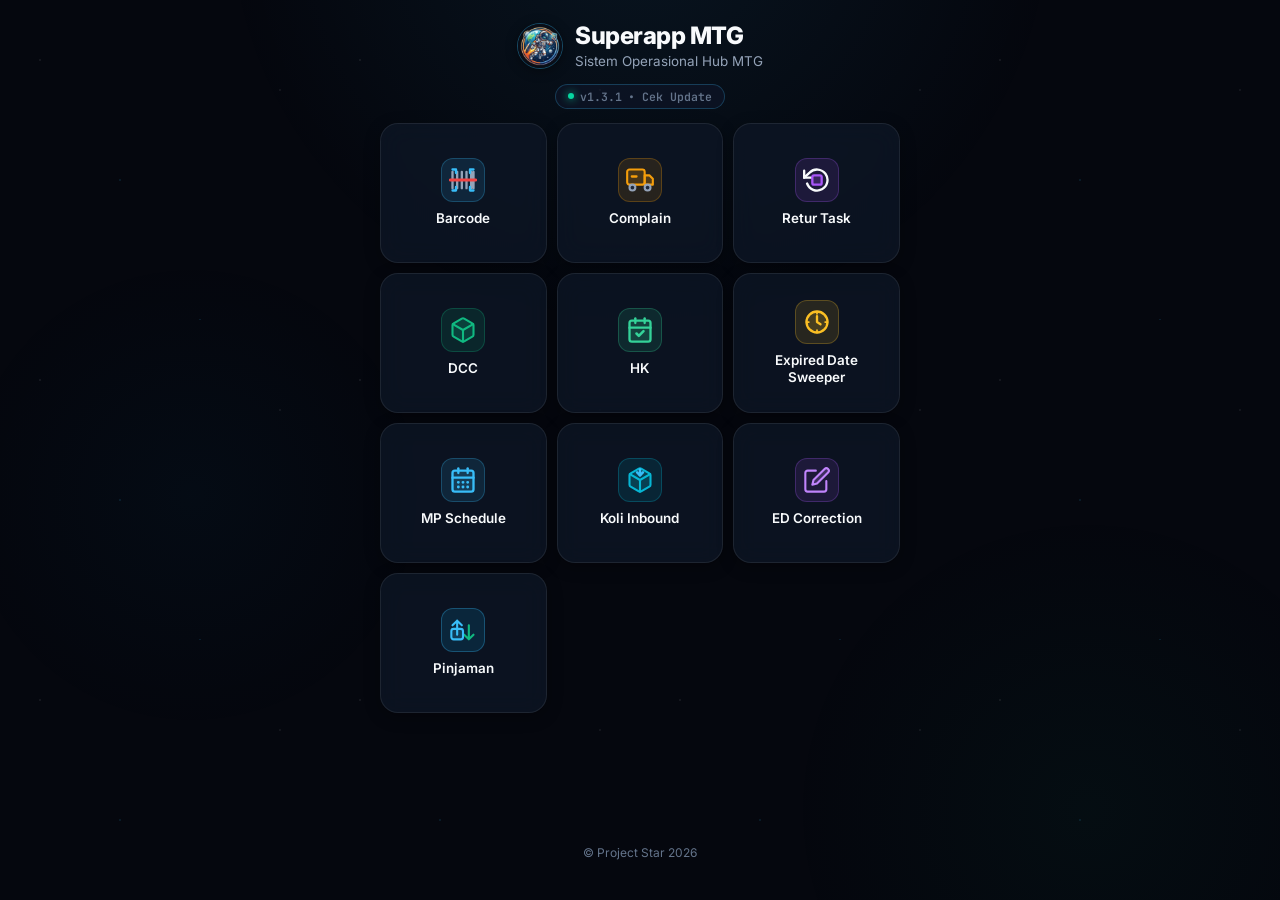
==== index.html @ 693c9ce9 "release: v1.3.2 (build 28) - sync live web assets and APK" ====
<!DOCTYPE html>
<html lang="id">

<head>
  <meta charset="UTF-8">
  <meta name="viewport"
    content="width=device-width, initial-scale=1.0, maximum-scale=1.0, user-scalable=no, viewport-fit=cover">
  <meta name="description"
    content="Super App MTG — Sistem integrasi warehouse: Barcode SLOC, Barcode Produk, dan Cek Masa MSLTC.">
  <meta name="theme-color" content="#0a0e17">
  <meta name="robots" content="noindex, nofollow">
  <meta http-equiv="Cache-Control" content="no-cache, no-store, must-revalidate">
  <meta http-equiv="Pragma" content="no-cache">
  <meta http-equiv="Expires" content="0">
  <title>Super App MTG</title>

  <!-- Favicon -->
  <link rel="icon" href="app-logo.jpg" type="image/jpeg">

  <!-- PWA & Mobile Meta Tags -->
  <link rel="manifest" href="manifest.json">
  <meta name="mobile-web-app-capable" content="yes">
  <meta name="apple-mobile-web-app-capable" content="yes">
  <meta name="apple-mobile-web-app-status-bar-style" content="black-translucent">
  <meta name="apple-mobile-web-app-title" content="Super App MTG">
  <link rel="apple-touch-icon" href="icon-192.png">

  <!-- Flatpickr (Calendar Dropdown) -->
  <link rel="stylesheet" href="https://cdn.jsdelivr.net/npm/flatpickr/dist/flatpickr.min.css">
  <link rel="stylesheet" href="https://cdn.jsdelivr.net/npm/flatpickr/dist/themes/dark.css">
  <script src="https://cdn.jsdelivr.net/npm/flatpickr/dist/flatpickr.min.js"></script>
  <script src="https://cdn.jsdelivr.net/npm/flatpickr/dist/l10n/id.js"></script>

  <!-- Stylesheets -->
  <link rel="stylesheet" href="style.css?v=109">

  <!-- QR Code & Barcode Libraries -->
  <script src="qrcode.min.js"></script>
  <script>if (typeof QRCode === 'undefined') { document.write('<script src="https://cdnjs.cloudflare.com/ajax/libs/qrcodejs/1.0.0/qrcode.min.js"><\/script>'); }</script>
  <script src="https://cdn.jsdelivr.net/npm/jsbarcode@3.11.5/dist/JsBarcode.all.min.js"></script>
  <script src="https://unpkg.com/html5-qrcode@2.3.8/html5-qrcode.min.js"></script>
</head>

<body>
  <!-- ═══ Space Loading Overlay ═══ -->
  <div id="loadingOverlay" class="space-loading-overlay">
    <!-- Star particles & ambient cosmic glow -->
    <div class="space-loading-stars"></div>
    <div class="space-loading-nebula"></div>

    <div class="clean-loading-content">
      <img src="app-logo.jpg" alt="Logo Superapp MTG" class="clean-loading-logo">
      <div class="clean-loading-spinner"></div>
      <div class="clean-loading-title">Superapp MTG</div>
      <div class="clean-loading-subtitle">Memuat sistem operasional...</div>
    </div>
  </div>
  <script>
    setTimeout(function () {
      var lo = document.getElementById('loadingOverlay');
      if (lo && !lo.classList.contains('hidden')) {
        lo.classList.add('fade-out');
        setTimeout(function () { lo.classList.add('hidden'); }, 350);
      }
    }, 2800);
  </script>

  <!-- ═══ App Container ═══ -->
  <div class="app-container">

    <!-- ── Header (Clean Industrial Warehouse Style) ── -->
    <header class="app-header">
      <button id="backToMenuBtn" class="btn-back hidden" onclick="goBackToMenu()" title="Kembali ke Menu Utama">
        <svg width="22" height="22" viewBox="0 0 24 24" fill="none" stroke="currentColor" stroke-width="2.5"
          stroke-linecap="round" stroke-linejoin="round">
          <polyline points="15 18 9 12 15 6"></polyline>
        </svg>
      </button>

      <div class="space-header-container">
        <img src="app-logo.jpg" alt="Superapp MTG" class="space-app-logo">
        <div class="space-header-text">
          <h1 class="space-app-title">Superapp MTG</h1>
          <p class="space-app-subtitle">Sistem Operasional Hub MTG</p>
        </div>
      </div>

      <div class="home-version-wrap">
        <button type="button" class="home-version-chip" onclick="checkForAppUpdates(true)" title="Klik untuk memeriksa pembaruan aplikasi">
          <span class="home-version-dot"></span>
          <span id="homeAppVersionText">v1.3.2</span> • Cek Update
        </button>
      </div>
    </header>

    <!-- ── Home Menu Section (Clean 3x3 Card Grid) ── -->
    <section id="homeMenuSection" class="home-menu-section">
      <!-- PWA Android Install Banner -->
      <div id="pwaInstallBanner" class="pwa-install-container hidden">
        <button type="button" id="pwaInstallBtn" class="btn-install-pwa">
          <svg width="18" height="18" viewBox="0 0 24 24" fill="none" stroke="currentColor" stroke-width="2"
            stroke-linecap="round" stroke-linejoin="round">
            <path d="M21 15v4a2 2 0 0 1-2 2H5a2 2 0 0 1-2-2v-4" />
            <polyline points="7 10 12 15 17 10" />
            <line x1="12" y1="15" x2="12" y2="3" />
          </svg>
          <span>Install Aplikasi di Android</span>
        </button>
      </div>

      <!-- 3x3 Cards Grid (Uniform with DCC & EDS Cards) -->
      <div class="space-grid-3x3">
        <!-- 1. Barcode -->
        <div class="menu-card" onclick="openAppMenu('barcode')">
          <div class="menu-icon-box barcode">
            <svg width="28" height="28" viewBox="0 0 24 24" fill="none" stroke="currentColor" stroke-width="2" stroke-linecap="round" stroke-linejoin="round">
              <path d="M3 5v14M7 5v14M11 5v14M15 5v14M19 5v14M21 5v14" stroke="#94a3b8" />
              <line x1="1" y1="12" x2="23" y2="12" stroke="#ef4444" stroke-width="2.5" />
              <path d="M3 3h3v3M21 3h-3v3M3 21h3v-3M21 21h-3v-3" stroke="#38bdf8" />
            </svg>
          </div>
          <div class="menu-card-title">Barcode</div>
        </div>

        <!-- 2. Complain -->
        <div class="menu-card" onclick="openAppMenu('complain')">
          <div class="menu-icon-box complain" style="position: relative;">
            <svg width="28" height="28" viewBox="0 0 24 24" fill="none" stroke="currentColor" stroke-width="1.8" stroke-linecap="round" stroke-linejoin="round">
              <rect x="1" y="3" width="15" height="13" rx="2" stroke="#f59e0b" fill="rgba(245, 158, 11, 0.15)" />
              <polygon points="16 8 20 8 23 11 23 16 16 16 8" stroke="#f59e0b" fill="rgba(245, 158, 11, 0.2)" />
              <circle cx="5.5" cy="18.5" r="2.5" stroke="#94a3b8" fill="#1e293b" />
              <circle cx="18.5" cy="18.5" r="2.5" stroke="#94a3b8" fill="#1e293b" />
              <line x1="5" y1="9" x2="9" y2="9" stroke="#f59e0b" stroke-width="2" />
            </svg>
            <span id="homeComplainBadge" class="menu-badge hidden">0</span>
          </div>
          <div class="menu-card-title">Complain</div>
        </div>

        <!-- 3. Retur Task -->
        <div class="menu-card" onclick="openAppMenu('retur')">
          <div class="menu-icon-box retur">
            <svg width="28" height="28" viewBox="0 0 24 24" fill="none" stroke="currentColor" stroke-width="2" stroke-linecap="round" stroke-linejoin="round">
              <polyline points="1 4 1 10 7 10"></polyline>
              <path d="M3.51 15a9 9 0 1 0 2.13-9.36L1 10"></path>
              <rect x="8" y="8" width="8" height="8" rx="1.5" stroke="#a855f7" fill="rgba(168, 85, 247, 0.2)" />
            </svg>
          </div>
          <div class="menu-card-title">Retur Task</div>
        </div>

        <!-- 4. DCC -->
        <div class="menu-card" onclick="openAppMenu('dcc')">
          <div class="menu-icon-box dcc">
            <svg width="28" height="28" viewBox="0 0 24 24" fill="none" stroke="currentColor" stroke-width="1.8" stroke-linecap="round" stroke-linejoin="round">
              <path d="M21 16V8a2 2 0 0 0-1-1.73l-7-4a2 2 0 0 0-2 0l-7 4A2 2 0 0 0 3 8v8a2 2 0 0 0 1 1.73l7 4a2 2 0 0 0 2 0l7-4A2 2 0 0 0 21 16z" stroke="#10b981" fill="rgba(16, 185, 129, 0.18)" />
              <polyline points="3.27 6.96 12 12.01 20.73 6.96" stroke="#10b981" />
              <line x1="12" y1="22.08" x2="12" y2="12" stroke="#10b981" />
            </svg>
          </div>
          <div class="menu-card-title">DCC</div>
        </div>

        <!-- 5. HK -->
        <div class="menu-card" onclick="openAppMenu('slip_gaji')">
          <div class="menu-icon-box gaji">
            <svg width="28" height="28" viewBox="0 0 24 24" fill="none" stroke="currentColor" stroke-width="2" stroke-linecap="round" stroke-linejoin="round">
              <rect x="3" y="4" width="18" height="18" rx="2" stroke="#34d399" fill="rgba(52, 211, 153, 0.15)" />
              <line x1="16" y1="2" x2="16" y2="6" stroke="#34d399" />
              <line x1="8" y1="2" x2="8" y2="6" stroke="#34d399" />
              <line x1="3" y1="10" x2="21" y2="10" stroke="#34d399" />
              <path d="M9 15l2 2 4-4" stroke="#34d399" stroke-width="2.2" stroke-linecap="round" stroke-linejoin="round" />
            </svg>
          </div>
          <div class="menu-card-title">HK</div>
        </div>

        <!-- 6. Expired Date Sweeper -->
        <div class="menu-card" onclick="openAppMenu('ed_sweeper')">
          <div class="menu-icon-box eds">
            <svg width="28" height="28" viewBox="0 0 24 24" fill="none" stroke="currentColor" stroke-width="2" stroke-linecap="round" stroke-linejoin="round">
              <circle cx="12" cy="12" r="9" stroke="#fbbf24" fill="rgba(251, 191, 36, 0.15)" />
              <polyline points="12 7 12 12 15 14" stroke="#fbbf24" />
              <path d="M12 3v2M12 19v2M3 12h2M19 12h2" stroke="#fbbf24" stroke-width="1.5" />
            </svg>
          </div>
          <div class="menu-card-title">Expired Date Sweeper</div>
        </div>

        <!-- 7. MP Schedule -->
        <div class="menu-card" onclick="openAppMenu('mp_schedule')">
          <div class="menu-icon-box mps">
            <svg width="28" height="28" viewBox="0 0 24 24" fill="none" stroke="currentColor" stroke-width="2" stroke-linecap="round" stroke-linejoin="round">
              <rect x="3" y="4" width="18" height="18" rx="2" stroke="#38bdf8" fill="rgba(56, 189, 248, 0.15)" />
              <line x1="16" y1="2" x2="16" y2="6" stroke="#38bdf8" />
              <line x1="8" y1="2" x2="8" y2="6" stroke="#38bdf8" />
              <line x1="3" y1="10" x2="21" y2="10" stroke="#38bdf8" />
              <path d="M8 14h.01M12 14h.01M16 14h.01M8 18h.01M12 18h.01M16 18h.01" stroke="#38bdf8" stroke-width="2.5" />
            </svg>
          </div>
          <div class="menu-card-title">MP Schedule</div>
        </div>

        <!-- 8. Koli Inbound -->
        <div class="menu-card" onclick="openAppMenu('koli_inbound')">
          <div class="menu-icon-box koli">
            <svg width="28" height="28" viewBox="0 0 24 24" fill="none" stroke="currentColor" stroke-width="1.8" stroke-linecap="round" stroke-linejoin="round">
              <path d="M21 16V8a2 2 0 0 0-1-1.73l-7-4a2 2 0 0 0-2 0l-7 4A2 2 0 0 0 3 8v8a2 2 0 0 0 1 1.73l7 4a2 2 0 0 0 2 0l7-4A2 2 0 0 0 21 16z" stroke="#06b6d4" fill="rgba(6, 182, 212, 0.18)" />
              <polyline points="3.27 6.96 12 12.01 20.73 6.96" stroke="#06b6d4" />
              <line x1="12" y1="22.08" x2="12" y2="12" stroke="#06b6d4" />
              <path d="M12 3v5" stroke="#38bdf8" stroke-width="2.2" />
              <polyline points="9.5 5.5 12 8 14.5 5.5" stroke="#38bdf8" stroke-width="2.2" />
            </svg>
          </div>
          <div class="menu-card-title">Koli Inbound</div>
        </div>

        <!-- 9. ED Correction -->
        <div class="menu-card" onclick="openAppMenu('ed_correction')">
          <div class="menu-icon-box edc">
            <svg width="28" height="28" viewBox="0 0 24 24" fill="none" stroke="currentColor" stroke-width="1.8" stroke-linecap="round" stroke-linejoin="round">
              <path d="M11 4H4a2 2 0 0 0-2 2v14a2 2 0 0 0 2 2h14a2 2 0 0 0 2-2v-7" stroke="#c084fc" />
              <path d="M18.5 2.5a2.121 2.121 0 0 1 3 3L12 15l-4 1 1-4 9.5-9.5z" stroke="#c084fc" fill="rgba(192, 132, 252, 0.2)" />
            </svg>
          </div>
          <div class="menu-card-title">ED Correction</div>
        </div>

        <!-- 10. Pinjaman -->
        <div class="menu-card" onclick="openAppMenu('pinjaman')">
          <div class="menu-icon-box pinjaman">
            <svg width="28" height="28" viewBox="0 0 24 24" fill="none" stroke="currentColor" stroke-width="1.8" stroke-linecap="round" stroke-linejoin="round">
              <path d="M7 16V4m0 0L3 8m4-4l4 4" stroke="#38bdf8" />
              <path d="M17 8v12m0 0l4-4m-4 4l-4-4" stroke="#10b981" />
              <rect x="2" y="11" width="10" height="9" rx="2" stroke="#38bdf8" fill="rgba(56, 189, 248, 0.15)" />
            </svg>
          </div>
          <div class="menu-card-title">Pinjaman</div>
        </div>
      </div>
    </section>

    <!-- ── App Workspace (Hidden by Default) ── -->
    <div id="appWorkspace" class="hidden">
      <!-- ── Data Status Bar ── -->
      <div id="dataStatus" class="data-status loading">
        <span class="status-dot"></span>
        <span id="statusText">Memuat data...</span>
        <button id="refreshBtn" class="refresh-btn" title="Refresh data dari Google Sheets" aria-label="Refresh data">
          <svg width="14" height="14" viewBox="0 0 24 24" fill="none" stroke="currentColor" stroke-width="2"
            stroke-linecap="round" stroke-linejoin="round">
            <polyline points="23 4 23 10 17 10"></polyline>
            <polyline points="1 20 1 14 7 14"></polyline>
            <path d="M3.51 9a9 9 0 0 1 14.85-3.36L23 10M1 14l4.64 4.36A9 9 0 0 0 20.49 15"></path>
          </svg>
        </button>
      </div>

      <!-- ── Main Navigation Tabs ── -->
      <nav class="main-nav" id="mainNav">
        <button type="button" class="main-tab active" id="tabBarcode" data-main-mode="barcode"
          onclick="switchMainMenu('barcode')">
          <svg width="18" height="18" viewBox="0 0 24 24" fill="none" stroke="currentColor" stroke-width="2"
            stroke-linecap="round" stroke-linejoin="round">
            <rect x="3" y="3" width="7" height="7"></rect>
            <rect x="14" y="3" width="7" height="7"></rect>
            <rect x="14" y="14" width="7" height="7"></rect>
            <rect x="3" y="14" width="7" height="7"></rect>
          </svg>
          <span>Barcode Generator</span>
        </button>
        <button type="button" class="main-tab" id="tabMsltc" data-main-mode="msltc" onclick="switchMainMenu('msltc')">
          <svg width="18" height="18" viewBox="0 0 24 24" fill="none" stroke="currentColor" stroke-width="2"
            stroke-linecap="round" stroke-linejoin="round">
            <circle cx="12" cy="12" r="10"></circle>
            <polyline points="12 6 12 12 16 14"></polyline>
          </svg>
          <span>Cek MSLTC Produk</span>
        </button>
      </nav>

      <!-- ── Search Card ── -->
      <section class="search-card" id="searchCard">
        <label for="skuInput" class="search-label">Masukkan / Scan SKU, Nama Produk, atau SLOC (Rak)</label>
        <form id="searchForm" class="search-input-group" autocomplete="off">
          <div class="input-with-scan">
            <input type="text" id="skuInput" class="search-input" placeholder="Ketik SKU, Nama Produk, atau SLOC Rak (misal: 848562 / Moksal / CF-NH)..." autofocus
              spellcheck="false" autocomplete="off" inputmode="text">
            <button type="button" id="scanBtn" class="btn-scan" title="Scan Barcode Kamera">
              <svg width="20" height="20" viewBox="0 0 24 24" fill="none" stroke="currentColor" stroke-width="2"
                stroke-linecap="round" stroke-linejoin="round">
                <path d="M23 19a2 2 0 0 1-2 2H3a2 2 0 0 1-2-2V8a2 2 0 0 1 2-2h4l2-3h6l2 3h4a2 2 0 0 1 2 2z"></path>
                <circle cx="12" cy="13" r="4"></circle>
              </svg>
            </button>
            <!-- Dropdown Pilihan Produk / SKU Autocomplete -->
            <div id="searchDropdown" class="search-dropdown hidden"></div>
          </div>
          <button type="submit" id="submitBtn" class="btn-submit">
            <span>Submit</span>
          </button>
        </form>
      </section>

      <!-- ── Results Section (injected by JS) ── -->
      <section id="resultSection"></section>

      <!-- ── Search History ── -->
      <section id="historySection" class="history-section hidden">
        <div class="history-title">Pencarian Terakhir</div>
        <div id="historyList" class="history-list"></div>
      </section>

    </div> <!-- End App Workspace -->

    <!-- ── DCC Workspace (Hidden by Default) ── -->
    <div id="dccWorkspace" class="hidden">
      <!-- DCC Top Action Bar -->
      <div class="dcc-top-bar">
        <button type="button" class="dcc-top-back-btn" onclick="handleDccBackPressed()" title="Kembali">
          <svg width="22" height="22" viewBox="0 0 24 24" fill="none" stroke="currentColor" stroke-width="2.5"
            stroke-linecap="round" stroke-linejoin="round">
            <polyline points="15 18 9 12 15 6"></polyline>
          </svg>
        </button>
        <div class="dcc-title-wrap">
          <div class="dcc-title">DCC Screening</div>
          <button type="button" class="dcc-shift-badge-btn pagi" id="dccActiveShiftBadge" onclick="openDccShiftSelectorOnly()" title="Klik untuk ganti shift">☀️ Shift Pagi</button>
          <button type="button" class="dcc-offline-badge-btn hidden" id="dccOfflineQueueBadge" onclick="syncDccOfflineQueue(true)" title="Klik untuk sinkronisasi data offline"></button>
        </div>
        <button class="dcc-refresh-btn" onclick="refreshDccData()" title="Muat Ulang Data">
          <svg width="20" height="20" viewBox="0 0 24 24" fill="none" stroke="currentColor" stroke-width="2"
            stroke-linecap="round" stroke-linejoin="round">
            <polyline points="23 4 23 10 17 10"></polyline>
            <path d="M20.49 15a9 9 0 1 1-2.12-9.36L23 10"></path>
          </svg>
        </button>
      </div>

      <!-- DCC Tab Content: Main List SKU -->
      <div id="dccTabMainList" class="dcc-tab-content active">
        <!-- Search & Filter Bar -->
        <div class="dcc-filter-container">
          <!-- Row 1: Full-width Search Input -->
          <div class="dcc-filter-input-wrapper">
            <svg width="18" height="18" viewBox="0 0 24 24" fill="none" stroke="currentColor" stroke-width="2"
              stroke-linecap="round" stroke-linejoin="round" class="dcc-filter-icon">
              <circle cx="11" cy="11" r="8"></circle>
              <line x1="21" y1="21" x2="16.65" y2="16.65"></line>
            </svg>
            <input type="text" id="dccFilterInput" class="dcc-filter-input"
              placeholder="Cari SKU, nama produk, atau SLOC..." autocomplete="off">
            <button type="button" id="dccFilterClearBtn" class="dcc-filter-clear-btn hidden"
              onclick="clearDccFilter()" title="Hapus pencarian">✕</button>
          </div>

          <!-- Row 2: Segmented Status Filter Buttons (Semua, Sudah Diinput, Belum Diinput) -->
          <div class="dcc-status-pills">
            <button type="button" class="dcc-status-btn active" data-status="all" onclick="setDccStatusFilter('all')" title="Tampilkan Semua SKU">
              <span class="dcc-status-btn-text">📋 Semua</span>
              <span class="dcc-status-badge" id="dccStatusCountAll">0</span>
            </button>
            <button type="button" class="dcc-status-btn btn-submitted" data-status="submitted" onclick="setDccStatusFilter('submitted')" title="Tampilkan SKU yang Sudah Diinput">
              <span class="dcc-status-btn-text">✅ Sudah</span>
              <span class="dcc-status-badge badge-submitted" id="dccStatusCountSubmitted">0</span>
            </button>
            <button type="button" class="dcc-status-btn btn-pending" data-status="pending" onclick="setDccStatusFilter('pending')" title="Tampilkan SKU yang Belum Diinput">
              <span class="dcc-status-btn-text">⏳ Belum</span>
              <span class="dcc-status-badge badge-pending" id="dccStatusCountPending">0</span>
            </button>
          </div>

          <!-- Row 3: Progress & Shift Info Strip -->
          <div class="dcc-filter-meta">
            <span id="dccListCountBadge" class="dcc-count-badge">0 Selesai / 0 SKU</span>
          </div>
        </div>

        <!-- DCC Task Filter Segment (hidden - shift controls filter) -->
        <div class="dcc-task-filter-bar hidden" id="dccTaskFilterBar">
          <button type="button" class="dcc-task-filter-btn active" id="taskFilterAll" data-task="all" onclick="setDccTaskFilter('all')">
            <span class="dcc-task-btn-title">📋 Semua SKU</span>
            <span class="dcc-task-badge" id="countAll">0/0</span>
          </button>
          <button type="button" class="dcc-task-filter-btn task-bintang" id="taskFilter1" data-task="task1" onclick="setDccTaskFilter('task1')">
            <span class="dcc-task-btn-title">👤 Task 1 (Bintang)</span>
            <span class="dcc-task-badge" id="countTask1">0/0</span>
          </button>
          <button type="button" class="dcc-task-filter-btn task-petugas2" id="taskFilter2" data-task="task2" onclick="setDccTaskFilter('task2')">
            <span class="dcc-task-btn-title" id="labelTask2Btn">👤 Task 2 (Petugas Lain)</span>
            <span class="dcc-task-badge" id="countTask2">0/0</span>
          </button>
        </div>

        <!-- Sort Bar (Nama A-Z, Nama Z-A, SLOC A-Z, Jumlah Stock) -->
        <div class="dcc-sort-bar">
          <span class="dcc-sort-label">Urutkan:</span>
          <button type="button" class="dcc-sort-btn" id="sortNameAsc" onclick="toggleDccSort('name_asc')">
            Nama A-Z ↑
          </button>
          <button type="button" class="dcc-sort-btn" id="sortNameDesc" onclick="toggleDccSort('name_desc')">
            Nama Z-A ↓
          </button>
          <button type="button" class="dcc-sort-btn" id="sortSlocAsc" onclick="toggleDccSort('sloc_asc')">
            SLOC A-Z
          </button>
          <button type="button" class="dcc-sort-btn" id="sortStockDesc" onclick="toggleDccSort('stock_desc')">
            Jumlah Stock ↓
          </button>
        </div>

        <!-- Clean Card List View (AppSheet Mobile Style) -->
        <div class="dcc-card-container" id="dccCardContainer">
          <div style="text-align:center; padding: 30px; color: var(--text-muted);">Memuat data dari Main List SKU...
          </div>
        </div>
      </div>

      <!-- DCC Tab Content: Scan SKU -->
      <div id="dccTabScan" class="dcc-tab-content hidden">
        <div class="dcc-scan-container">

          <!-- SKU No -->
          <div class="dcc-field-group">
            <label class="dcc-field-label">SKU No <span class="dcc-required">*</span></label>
            <div class="dcc-input-row">
              <input type="text" id="dccSkuInput" class="dcc-field-input" placeholder="Scan atau ketik SKU..."
                inputmode="text" autocomplete="off">
              <button type="button" class="dcc-scan-btn" onclick="startDccCameraScan()" title="Buka Scanner Barcode">
                <svg width="22" height="22" viewBox="0 0 24 24" fill="none" stroke="currentColor" stroke-width="2">
                  <rect x="3" y="3" width="7" height="7" />
                  <rect x="14" y="3" width="7" height="7" />
                  <rect x="14" y="14" width="7" height="7" />
                  <rect x="3" y="14" width="7" height="7" />
                </svg>
              </button>
            </div>
          </div>

          <!-- Nama SKU (auto-fill, readonly) -->
          <div class="dcc-field-group">
            <label class="dcc-field-label">Nama SKU</label>
            <input type="text" id="dccNamaSku" class="dcc-field-input dcc-readonly" readonly
              placeholder="Otomatis terisi...">
          </div>

          <!-- SLOC Existing (auto-fill, readonly) -->
          <div class="dcc-field-group">
            <label class="dcc-field-label">SLOC Existing</label>
            <input type="text" id="dccSlocExisting" class="dcc-field-input dcc-readonly" readonly
              placeholder="Otomatis terisi...">
          </div>

          <!-- SLOC Actual (Match / Unmatch) -->
          <div class="dcc-field-group">
            <label class="dcc-field-label">SLOC Actual <span class="dcc-required">*</span></label>
            <div class="dcc-toggle-group" id="dccSlocActualGroup">
              <button type="button" class="dcc-toggle-btn" data-value="Match"
                onclick="setDccToggle('dccSlocActualGroup', 'Match')">Match</button>
              <button type="button" class="dcc-toggle-btn" data-value="Unmatch"
                onclick="setDccToggle('dccSlocActualGroup', 'Unmatch')">Unmatch</button>
            </div>
          </div>

          <!-- Expired Date -->
          <div class="dcc-field-group">
            <div class="dcc-field-header-row">
              <label class="dcc-field-label">Expired Date <span class="dcc-required">*</span></label>
              <button type="button" class="dcc-info-tooltip-btn" onclick="openMsltcInfoModal()" title="Klik untuk panduan kalkulator MSLTC">ℹ️ Info MSLTC</button>
            </div>
            <input type="text" id="dccExpiredDate" class="dcc-field-input" placeholder="Pilih tanggal expired..."
              style="cursor: pointer;">
            <!-- Kalkulator Otomatis Status MSLTC & Shelf-Life -->
            <div id="dccMsltcCalcBadge" class="dcc-msltc-badge hidden"></div>
          </div>

          <!-- Fisik Good -->
          <div class="dcc-field-group">
            <label class="dcc-field-label">Fisik Good</label>
            <div class="dcc-number-input">
              <button type="button" class="dcc-num-btn" onclick="adjustDccNumber('dccFisikGood', -1)">−</button>
              <input type="number" id="dccFisikGood" class="dcc-field-input dcc-num-field" value="0" min="0">
              <button type="button" class="dcc-num-btn" onclick="adjustDccNumber('dccFisikGood', 1)">+</button>
            </div>
          </div>

          <!-- Fisik Bad -->
          <div class="dcc-field-group">
            <label class="dcc-field-label">Fisik Bad</label>
            <div class="dcc-number-input">
              <button type="button" class="dcc-num-btn" onclick="adjustDccNumber('dccFisikBad', -1)">−</button>
              <input type="number" id="dccFisikBad" class="dcc-field-input dcc-num-field" value="0" min="0">
              <button type="button" class="dcc-num-btn" onclick="adjustDccNumber('dccFisikBad', 1)">+</button>
            </div>
          </div>

          <!-- Sales (jika ada) -->
          <div class="dcc-field-group">
            <label class="dcc-field-label">Sales (jika ada)</label>
            <div class="dcc-number-input">
              <button type="button" class="dcc-num-btn" onclick="adjustDccNumber('dccSales', -1)">−</button>
              <input type="number" id="dccSales" class="dcc-field-input dcc-num-field" value="0" min="0">
              <button type="button" class="dcc-num-btn" onclick="adjustDccNumber('dccSales', 1)">+</button>
            </div>
          </div>

          <!-- Reason SLOC (shown when Unmatch) -->
          <div class="dcc-field-group hidden" id="dccReasonSlocGroup">
            <label class="dcc-field-label">Reason SLOC <span class="dcc-required">*</span></label>
            <input type="text" id="dccReasonSloc" class="dcc-field-input" placeholder="Alasan SLOC tidak match...">
          </div>

          <!-- Reason Bad (shown when Fisik Bad > 0) -->
          <div class="dcc-field-group hidden" id="dccReasonBadGroup">
            <label class="dcc-field-label">Reason Bad <span class="dcc-required">*</span></label>
            <select id="dccReasonBad" class="dcc-field-input">
              <option value="" disabled selected>-- Pilih Alasan Kerusakan (Wajib) --</option>
              <option value="Kemasan Rusak / Robek / Berlubang / Loss Vacum">Kemasan Rusak / Robek / Berlubang / Loss Vacum</option>
              <option value="Tidak Segar / Layu / Keriput">Tidak Segar / Layu / Keriput</option>
              <option value="Produk Kadaluarsa">Produk Kadaluarsa</option>
              <option value="Busuk / Berjamur / Bau Menyengat">Busuk / Berjamur / Bau Menyengat</option>
              <option value="Badstock Karantina">Badstock Karantina</option>
            </select>
          </div>

          <!-- Foto Evidence (Multi-Foto hingga 3 gambar) -->
          <div class="dcc-field-group hidden" id="dccPhotoEvidenceGroup">
            <div class="dcc-field-header-row">
              <label class="dcc-field-label">Foto Bukti Kerusakan / Evidence <span class="dcc-required">*</span></label>
              <span class="dcc-photo-counter-badge" id="dccPhotoCountBadge">0/3 Foto</span>
            </div>
            <div class="dcc-photo-buttons">
              <button type="button" id="dccCameraBtn" class="dcc-photo-action-btn"
                onclick="document.getElementById('dccCameraInput').click()">
                📷 Foto Kamera
              </button>
              <button type="button" id="dccGalleryBtn" class="dcc-photo-action-btn secondary"
                onclick="document.getElementById('dccGalleryInput').click()">
                📁 Dari Galeri
              </button>
              <input type="file" id="dccCameraInput" accept="image/*" capture="environment" class="hidden"
                onchange="handleDccImageUpload(event)">
              <input type="file" id="dccGalleryInput" accept="image/*" class="hidden"
                onchange="handleDccImageUpload(event)">
            </div>

            <!-- Multi-Photo Thumbnails Grid -->
            <div id="dccPhotoThumbnailsGrid" class="dcc-photo-grid">
              <div class="dcc-no-photo-hint">Belum ada foto bukti yang diambil</div>
            </div>
          </div>

          <!-- Evidance 1 (Catatan teks opsional) -->
          <div class="dcc-field-group">
            <label class="dcc-field-label">Catatan Evidance (Opsional)</label>
            <input type="text" id="dccEvidance" class="dcc-field-input" placeholder="Catatan tambahan...">
          </div>

          <!-- PIC Penginput (Input By) -->
          <div class="dcc-field-group" id="dccInputByGroup">
            <label class="dcc-field-label">PIC Penginput <span class="dcc-required">*</span></label>
            <div class="dcc-pic-card-wrap">
              <div class="dcc-pic-active-badge">
                <span id="dccActivePicIcon" style="font-size:1.2rem;">☀️</span>
                <span id="dccActivePicName" class="dcc-pic-name">Bintang</span>
                <span id="dccActiveShiftTag" class="dcc-pic-tag">Shift Pagi (Task 1)</span>
              </div>
              <button type="button" class="btn-dcc-change-pic" id="btnChangePic" onclick="toggleDccCustomPicInput()" title="Ubah Nama Penginput">
                ✏️ Ganti PIC
              </button>
            </div>
            <!-- Custom Input By Name (shown when clicked Ganti PIC) -->
            <div class="dcc-custom-pic-row hidden" id="dccCustomInputByGroup">
              <input type="text" id="dccCustomInputByName" class="dcc-field-input" placeholder="Ketik nama petugas..." autocomplete="off">
              <button type="button" class="dcc-btn-save" style="width:auto; padding:0 16px; white-space:nowrap; font-size:0.85rem;" onclick="saveDccPetugas2Name()">Simpan</button>
            </div>
          </div>

          <!-- Label Barcode Product (Ada / Tidak ada) -->
          <div class="dcc-field-group">
            <label class="dcc-field-label">Label Barcode Product</label>
            <div class="dcc-toggle-group" id="dccLabelProductGroup">
              <button type="button" class="dcc-toggle-btn selected" data-value="Ada"
                onclick="setDccToggle('dccLabelProductGroup', 'Ada')">Ada</button>
              <button type="button" class="dcc-toggle-btn" data-value="Tidak ada"
                onclick="setDccToggle('dccLabelProductGroup', 'Tidak ada')">Tidak ada</button>
            </div>
          </div>

          <!-- Label Sloc (Ada / Tidak ada) -->
          <div class="dcc-field-group">
            <label class="dcc-field-label">Label Sloc</label>
            <div class="dcc-toggle-group" id="dccLabelSlocGroup">
              <button type="button" class="dcc-toggle-btn selected" data-value="Ada"
                onclick="setDccToggle('dccLabelSlocGroup', 'Ada')">Ada</button>
              <button type="button" class="dcc-toggle-btn" data-value="Tidak ada"
                onclick="setDccToggle('dccLabelSlocGroup', 'Tidak ada')">Tidak ada</button>
            </div>
          </div>

          <!-- Action Buttons -->
          <div class="dcc-form-actions">
            <button type="button" class="dcc-btn-cancel" onclick="handleDccCancelScan()">Cancel</button>
            <button type="button" class="dcc-btn-save" id="dccSubmitBtn" onclick="submitDccData()">Save</button>
          </div>
        </div>
      </div>

      <!-- DCC Floating Toast Notification -->
      <div id="dccToast" class="dcc-toast hidden">
        <span id="dccToastIcon" class="dcc-toast-icon">✅</span>
        <div class="dcc-toast-body">
          <div id="dccToastTitle" class="dcc-toast-title">Berhasil!</div>
          <div id="dccToastMessage" class="dcc-toast-message">Data berhasil disimpan ke sheet MTG.</div>
        </div>
      </div>

      <!-- DCC Tab Content: Report -->
      <div id="dccTabReport" class="dcc-tab-content hidden">
        <div class="dcc-report-container">

          <!-- Report Header Banner -->
          <div class="dcc-report-header-card">
            <div class="dcc-report-title-group">
              <div class="dcc-report-badge">SUMMARY DCC STOCK KEEPER</div>
              <div class="dcc-report-subtitle" id="dccReportShiftLabel">Shift Pagi</div>
            </div>
            <div class="dcc-report-meta-row">
              <div class="dcc-report-meta-item">
                <span class="meta-label">📅 Tanggal</span>
                <span class="meta-val" id="dccReportTanggal">30 Juli 2026</span>
              </div>
              <div class="dcc-report-meta-item">
                <span class="meta-label">🏬 Hub</span>
                <span class="meta-val" id="dccReportHub">MTG - Menteng</span>
              </div>
            </div>
          </div>

          <!-- Report Action Toolbar (Excel, WA, Print) -->
          <div class="dcc-report-actions-toolbar">
            <button type="button" class="btn-dcc-action btn-dcc-excel" onclick="exportDccReportToExcel()" id="btnExportDccExcel" title="Unduh hasil rekap ke file Excel / CSV">
              <svg width="18" height="18" viewBox="0 0 24 24" fill="none" stroke="currentColor" stroke-width="2" stroke-linecap="round" stroke-linejoin="round">
                <path d="M21 15v4a2 2 0 0 1-2 2H5a2 2 0 0 1-2-2v-4"></path>
                <polyline points="7 10 12 15 17 10"></polyline>
                <line x1="12" y1="15" x2="12" y2="3"></line>
              </svg>
              <span>Unduh Excel</span>
            </button>
            <button type="button" class="btn-dcc-action btn-dcc-wa" onclick="shareDccReportWhatsApp()" id="btnShareDccWa" title="Bagikan ringkasan laporan ke WhatsApp">
              <svg width="18" height="18" viewBox="0 0 24 24" fill="currentColor">
                <path d="M12.031 6.172c-3.181 0-5.767 2.586-5.768 5.766-.001 1.298.38 2.27 1.019 3.287l-.582 2.128 2.182-.573c.978.58 1.911.928 3.145.929 3.178 0 5.767-2.587 5.768-5.766.001-3.187-2.575-5.771-5.764-5.771zm3.392 8.244c-.144.405-.837.774-1.17.824-.299.045-.677.063-1.092-.069-.252-.08-.575-.187-.988-.365-1.739-.751-2.874-2.502-2.961-2.617-.087-.116-.708-.94-.708-1.793s.448-1.273.607-1.446c.159-.173.346-.217.462-.217l.332.006c.106.005.249-.04.39.298.144.347.491 1.2.534 1.287.043.087.072.188.014.304-.058.116-.087.188-.173.289l-.26.304c-.087.086-.177.18-.076.354.101.174.449.741.964 1.201.662.591 1.221.774 1.394.86.174.086.275.072.376-.043.101-.116.433-.506.549-.68.116-.173.231-.145.39-.087s1.011.477 1.184.564.289.13.332.202c.043.073.043.419-.101.824z"/>
              </svg>
              <span>Bagikan WA</span>
            </button>
            <button type="button" class="btn-dcc-action btn-dcc-print" onclick="printDccReport()" id="btnPrintDcc" title="Cetak atau simpan sebagai PDF">
              <svg width="18" height="18" viewBox="0 0 24 24" fill="none" stroke="currentColor" stroke-width="2" stroke-linecap="round" stroke-linejoin="round">
                <polyline points="6 9 6 2 18 2 18 9"></polyline>
                <path d="M6 18H4a2 2 0 0 1-2-2v-5a2 2 0 0 1 2-2h16a2 2 0 0 1 2 2v5a2 2 0 0 1-2 2h-2"></path>
                <rect x="6" y="14" width="12" height="8"></rect>
              </svg>
              <span>Cetak / PDF</span>
            </button>
          </div>

          <!-- KPI Summary Row (Progress + SLOC Match + SLOC Unmatch) -->
          <div class="dcc-report-kpi-row">
            <!-- Progress Overview Card -->
            <div class="dcc-report-stat-card primary">
              <div class="stat-card-header">
                <span>% Counting Progress</span>
                <span class="stat-main-number" id="dccReportProgress">0%</span>
              </div>
              <div class="dcc-progress-bar-bg">
                <div class="dcc-progress-bar-fill" id="dccProgressBarFill" style="width: 0%;"></div>
              </div>
            </div>

            <!-- SLOC Match -->
            <div class="dcc-report-stat-card success">
              <span class="stat-card-title">% SLOC Match</span>
              <span class="stat-metric-val text-success" id="dccReportSlocMatch">0,00%</span>
            </div>

            <!-- SLOC Unmatch -->
            <div class="dcc-report-stat-card warning">
              <span class="stat-card-title">% SLOC Unmatch</span>
              <span class="stat-metric-val text-warning" id="dccReportSlocUnmatch">0,00%</span>
            </div>
          </div>

          <!-- Key Metrics Grid (4x2 Full Width Grid) -->
          <div class="dcc-report-metrics-grid">
            <div class="dcc-metric-box">
              <span class="metric-box-label">Total SKU</span>
              <span class="metric-box-val" id="dccReportTotalSku">0</span>
            </div>
            <div class="dcc-metric-box">
              <span class="metric-box-label">Total QTY</span>
              <span class="metric-box-val" id="dccReportTotalQty">0</span>
            </div>
            <div class="dcc-metric-box success">
              <span class="metric-box-label">SKU Counted</span>
              <span class="metric-box-val text-success" id="dccReportSkuCounted">0</span>
            </div>
            <div class="dcc-metric-box muted">
              <span class="metric-box-label">SKU Not Counted</span>
              <span class="metric-box-val" id="dccReportSkuNotCounted">0</span>
            </div>
            <div class="dcc-metric-box success">
              <span class="metric-box-label">QTY Counted</span>
              <span class="metric-box-val text-success" id="dccReportQtyCounted">0</span>
            </div>
            <div class="dcc-metric-box warning">
              <span class="metric-box-label">QTY Not Counted</span>
              <span class="metric-box-val text-warning" id="dccReportQtyNotCounted">0</span>
            </div>
            <div class="dcc-metric-box info">
              <span class="metric-box-label">QTY Sales</span>
              <span class="metric-box-val text-info" id="dccReportQtySales">0</span>
            </div>
            <div class="dcc-metric-box info">
              <span class="metric-box-label">% FEFO</span>
              <span class="metric-box-val text-info" id="dccReportFefo">-</span>
            </div>
          </div>

          <!-- Detailed Summary Table (Exact Sheet Match) -->
          <div class="dcc-report-table-section">
            <div class="dcc-report-table-title">Detail Ringkasan Sheet Report</div>
            <div class="dcc-report-table-wrapper">
              <table class="dcc-report-table">
                <thead>
                  <tr>
                    <th>Indikator / Metrik</th>
                    <th style="text-align: right;">Nilai</th>
                  </tr>
                </thead>
                <tbody id="dccReportTableBody">
                  <tr>
                    <td colspan="2" style="text-align:center; padding: 20px; color: var(--text-muted);">Memuat data
                      Report...</td>
                  </tr>
                </tbody>
              </table>
            </div>
          </div>

        </div>
      </div>

      <!-- Bottom Navigation for DCC -->
      <nav class="dcc-bottom-nav">
        <button class="dcc-nav-item" id="navDccScan" onclick="switchDccTab('scan')">
          <svg width="24" height="24" viewBox="0 0 24 24" fill="none" stroke="currentColor" stroke-width="2"
            stroke-linecap="round" stroke-linejoin="round">
            <rect x="3" y="3" width="18" height="18" rx="2" ry="2"></rect>
            <line x1="3" y1="9" x2="21" y2="9"></line>
            <line x1="9" y1="21" x2="9" y2="9"></line>
          </svg>
          <span>Scan SKU</span>
        </button>
        <button class="dcc-nav-item active" id="navDccMain" onclick="switchDccTab('main')">
          <svg width="24" height="24" viewBox="0 0 24 24" fill="none" stroke="currentColor" stroke-width="2"
            stroke-linecap="round" stroke-linejoin="round">
            <line x1="8" y1="6" x2="21" y2="6"></line>
            <line x1="8" y1="12" x2="21" y2="12"></line>
            <line x1="8" y1="18" x2="21" y2="18"></line>
            <line x1="3" y1="6" x2="3.01" y2="6"></line>
            <line x1="3" y1="12" x2="3.01" y2="12"></line>
            <line x1="3" y1="18" x2="3.01" y2="18"></line>
          </svg>
          <span>Main List SKU</span>
        </button>
        <button class="dcc-nav-item" id="navDccReport" onclick="switchDccTab('report')">
          <svg width="24" height="24" viewBox="0 0 24 24" fill="none" stroke="currentColor" stroke-width="2"
            stroke-linecap="round" stroke-linejoin="round">
            <path d="M11 4H4a2 2 0 0 0-2 2v14a2 2 0 0 0 2 2h14a2 2 0 0 0 2-2v-7"></path>
            <path d="M18.5 2.5a2.121 2.121 0 0 1 3 3L12 15l-4 1 1-4 9.5-9.5z"></path>
          </svg>
          <span>Report</span>
        </button>
      </nav>
    </div> <!-- End DCC Workspace -->

    <!-- ── Expired Date Sweeper Workspace (Hidden by Default) ── -->
    <div id="edSweeperWorkspace" class="hidden">
      <!-- EDS Top Action Bar -->
      <div class="eds-top-bar">
        <button type="button" class="eds-top-back-btn" onclick="handleEdsBackPressed()" title="Kembali ke Menu Utama">
          <svg width="22" height="22" viewBox="0 0 24 24" fill="none" stroke="currentColor" stroke-width="2.5"
            stroke-linecap="round" stroke-linejoin="round">
            <polyline points="15 18 9 12 15 6"></polyline>
          </svg>
        </button>
        <div class="eds-title-wrap">
          <div class="eds-title">Expired Date Sweeper</div>
          <button type="button" class="eds-offline-badge-btn hidden" id="edsOfflineQueueBadge" onclick="syncEdsOfflineQueue(true)" title="Klik untuk sinkronisasi data offline"></button>
        </div>
        <div class="eds-top-actions">
          <button type="button" class="eds-refresh-btn" onclick="refreshEdsData()" title="Muat Ulang Data dari Sheet">
            <svg width="20" height="20" viewBox="0 0 24 24" fill="none" stroke="currentColor" stroke-width="2"
              stroke-linecap="round" stroke-linejoin="round">
              <polyline points="23 4 23 10 17 10"></polyline>
              <path d="M20.49 15a9 9 0 1 1-2.12-9.36L23 10"></path>
            </svg>
          </button>
        </div>
      </div>

      <!-- EDS Tab Content: Main List SKU -->
      <div id="edsTabMainList" class="eds-tab-content active">
        <!-- Search & Filter Bar -->
        <div class="eds-filter-container">
          <!-- Row 1: Full-width Search Input -->
          <div class="eds-filter-input-wrapper">
            <svg width="18" height="18" viewBox="0 0 24 24" fill="none" stroke="currentColor" stroke-width="2"
              stroke-linecap="round" stroke-linejoin="round" class="eds-filter-icon">
              <circle cx="11" cy="11" r="8"></circle>
              <line x1="21" y1="21" x2="16.65" y2="16.65"></line>
            </svg>
            <input type="text" id="edsFilterInput" class="eds-filter-input"
              placeholder="Cari SKU, nama produk, rack, atau kategori..." autocomplete="off">
            <button type="button" id="edsFilterClearBtn" class="eds-filter-clear-btn hidden"
              onclick="clearEdsFilter()" title="Hapus pencarian">✕</button>
          </div>

          <!-- Row 2: Status Pills (Semua, Sudah Diinput, Belum Diinput) -->
          <div class="eds-status-pills">
            <button type="button" class="eds-status-btn active" data-status="all" onclick="setEdsStatusFilter('all')" title="Tampilkan Semua SKU">
              <span>📋 Semua</span>
              <span class="eds-status-badge" id="edsStatusCountAll">0</span>
            </button>
            <button type="button" class="eds-status-btn btn-submitted" data-status="submitted" onclick="setEdsStatusFilter('submitted')" title="Tampilkan SKU yang Sudah Diinput">
              <span>✅ Sudah</span>
              <span class="eds-status-badge badge-submitted" id="edsStatusCountSubmitted">0</span>
            </button>
            <button type="button" class="eds-status-btn btn-pending" data-status="pending" onclick="setEdsStatusFilter('pending')" title="Tampilkan SKU yang Belum Diinput">
              <span>⏳ Belum</span>
              <span class="eds-status-badge badge-pending" id="edsStatusCountPending">0</span>
            </button>
          </div>


          <!-- Row 4: Category Pills -->
          <div class="eds-category-strip" id="edsCategoryStrip">
            <button type="button" class="eds-cat-chip active" data-cat="all" onclick="setEdsCategoryFilter('all')">Semua Kategori</button>
            <button type="button" class="eds-cat-chip" data-cat="Buah Segar" onclick="setEdsCategoryFilter('Buah Segar')">🍎 Buah Segar</button>
            <button type="button" class="eds-cat-chip" data-cat="Sayur Segar" onclick="setEdsCategoryFilter('Sayur Segar')">🥬 Sayur Segar</button>
            <button type="button" class="eds-cat-chip" data-cat="Makanan Beku" onclick="setEdsCategoryFilter('Makanan Beku')">❄️ Makanan Beku</button>
            <button type="button" class="eds-cat-chip" data-cat="Susu & Olahan Susu" onclick="setEdsCategoryFilter('Susu & Olahan Susu')">🥛 Susu & Olahan</button>
            <button type="button" class="eds-cat-chip" data-cat="Bahan Masak & Bumbu" onclick="setEdsCategoryFilter('Bahan Masak & Bumbu')">🧂 Bahan Masak</button>
          </div>

          <!-- Progress Meta Strip -->
          <div class="eds-filter-meta">
            <div class="eds-progress-bar-wrap">
              <div class="eds-progress-bar-fill" id="edsProgressBarFill" style="width: 0%"></div>
            </div>
            <span id="edsListCountBadge" class="eds-count-badge">0 Selesai / 0 SKU (0%)</span>
          </div>
        </div>

        <!-- Sort Bar -->
        <div class="eds-sort-bar">
          <span class="eds-sort-label">Urutkan:</span>
          <button type="button" class="eds-sort-btn active" id="edsSortDaysAsc" onclick="toggleEdsSort('days_asc')">
            Sisa Hari ↑
          </button>
          <button type="button" class="eds-sort-btn" id="edsSortNameAsc" onclick="toggleEdsSort('name_asc')">
            Nama A-Z
          </button>
          <button type="button" class="eds-sort-btn" id="edsSortSlocAsc" onclick="toggleEdsSort('sloc_asc')">
            Rack A-Z
          </button>
          <button type="button" class="eds-sort-btn" id="edsSortStockDesc" onclick="toggleEdsSort('stock_desc')">
            Stok ↓
          </button>
        </div>

        <!-- Card Container -->
        <div class="eds-card-container" id="edsCardContainer">
          <div style="text-align:center; padding: 30px; color: var(--text-muted);">Memuat data dari Main List SKU...</div>
        </div>
      </div>

      <!-- EDS Tab Content: Scan / Input SKU -->
      <div id="edsTabScan" class="eds-tab-content">
        <div class="eds-scan-container">

          <!-- Active SKU Header Banner (if selected from list) -->
          <div id="edsSelectedBanner" class="eds-selected-banner hidden">
            <div class="eds-selected-info">
              <span class="eds-selected-badge">Mode Input SKU</span>
              <span id="edsSelectedTitle" class="eds-selected-title"></span>
            </div>
            <button type="button" class="eds-selected-clear" onclick="clearEdsSelectedSku()" title="Batal pilihan">✕</button>
          </div>

          <!-- SKU No -->
          <div class="eds-field-group">
            <label class="eds-field-label">SKU No <span class="eds-required">*</span></label>
            <div class="eds-input-row">
              <input type="text" id="edsSkuInput" class="eds-field-input" placeholder="Scan atau ketik SKU..."
                inputmode="text" autocomplete="off">
              <button type="button" class="eds-scan-btn" onclick="startEdsCameraScan()" title="Buka Scanner Barcode">
                <svg width="22" height="22" viewBox="0 0 24 24" fill="none" stroke="currentColor" stroke-width="2">
                  <rect x="3" y="3" width="7" height="7" />
                  <rect x="14" y="3" width="7" height="7" />
                  <rect x="14" y="14" width="7" height="7" />
                  <rect x="3" y="14" width="7" height="7" />
                </svg>
              </button>
            </div>
          </div>

          <!-- Nama SKU (auto-fill, readonly) -->
          <div class="eds-field-group">
            <label class="eds-field-label">Nama SKU</label>
            <input type="text" id="edsNamaSku" class="eds-field-input eds-readonly" readonly
              placeholder="Otomatis terisi dari sistem...">
          </div>

          <!-- SLOC Existing & Qty System -->
          <div class="eds-field-row">
            <div class="eds-field-group" style="flex: 2;">
              <label class="eds-field-label">SLOC Existing (Rack)</label>
              <input type="text" id="edsSlocExisting" class="eds-field-input eds-readonly" readonly
                placeholder="Lokasi rack...">
            </div>
            <div class="eds-field-group" style="flex: 1;">
              <label class="eds-field-label">Stok Sistem</label>
              <input type="text" id="edsQtySystem" class="eds-field-input eds-readonly" readonly
                placeholder="0">
            </div>
          </div>

          <!-- SLOC Actual (Match / Unmatch) -->
          <div class="eds-field-group">
            <label class="eds-field-label">SLOC Actual <span class="eds-required">*</span></label>
            <div class="eds-toggle-group" id="edsSlocActualGroup">
              <button type="button" class="eds-toggle-btn active" data-value="Match"
                onclick="setEdsToggle('edsSlocActualGroup', 'Match')">Match</button>
              <button type="button" class="eds-toggle-btn" data-value="Unmatch"
                onclick="setEdsToggle('edsSlocActualGroup', 'Unmatch')">Unmatch</button>
            </div>
          </div>

          <!-- Reason SLOC (shown when Unmatch) -->
          <div class="eds-field-group hidden" id="edsReasonSlocGroup">
            <label class="eds-field-label">Alasan SLOC Unmatch <span class="eds-required">*</span></label>
            <select id="edsReasonSloc" class="eds-field-select">
              <option value="">-- Pilih Alasan SLOC --</option>
              <option value="Barang di Luar Rack">Barang di Luar Rack</option>
              <option value="Salah Penempatan Rack">Salah Penempatan Rack</option>
              <option value="Rack Penuh">Rack Penuh</option>
              <option value="SLOC Belum Terdaftar">SLOC Belum Terdaftar</option>
              <option value="Lainnya">Lainnya</option>
            </select>
          </div>

          <!-- Expired Date -->
          <div class="eds-field-group">
            <div class="eds-field-header-row">
              <label class="eds-field-label">Expired Date Produk <span class="eds-required">*</span></label>
              <span id="edsMsltcHelper" class="eds-helper-tag"></span>
            </div>
            <input type="text" id="edsExpiredDate" class="eds-field-input flatpickr-input" placeholder="Pilih Tanggal ED (YYYY-MM-DD)">
          </div>

          <!-- Fisik Good & Fisik Bad -->
          <div class="eds-field-row">
            <div class="eds-field-group" style="flex: 1;">
              <label class="eds-field-label">Fisik Good <span class="eds-required">*</span></label>
              <div class="eds-stepper-wrap">
                <button type="button" class="eds-step-btn" onclick="stepEdsValue('edsFisikGood', -1)">-</button>
                <input type="number" id="edsFisikGood" class="eds-field-input eds-num-input" value="0" min="0">
                <button type="button" class="eds-step-btn" onclick="stepEdsValue('edsFisikGood', 1)">+</button>
              </div>
            </div>
            <div class="eds-field-group" style="flex: 1;">
              <label class="eds-field-label">Fisik Bad</label>
              <div class="eds-stepper-wrap">
                <button type="button" class="eds-step-btn" onclick="stepEdsValue('edsFisikBad', -1)">-</button>
                <input type="number" id="edsFisikBad" class="eds-field-input eds-num-input" value="0" min="0">
                <button type="button" class="eds-step-btn" onclick="stepEdsValue('edsFisikBad', 1)">+</button>
              </div>
            </div>
          </div>

          <!-- Sales (jika ada) -->
          <div class="eds-field-group">
            <label class="eds-field-label">Sales (jika ada)</label>
            <input type="number" id="edsSales" class="eds-field-input" placeholder="0" min="0">
          </div>

          <!-- Reason Bad (conditional on Fisik Bad > 0) -->
          <div class="eds-field-group" id="edsReasonBadGroup">
            <label class="eds-field-label">Reason Bad (Jika Ada Bad)</label>
            <select id="edsReasonBad" class="eds-field-select">
              <option value="">-- Pilih Alasan Bad --</option>
              <option value="Expired">Expired</option>
              <option value="Rusak / Bocor">Rusak / Bocor</option>
              <option value="Kering / Layu">Kering / Layu</option>
              <option value="Busuk">Busuk</option>
              <option value="Berjamur">Berjamur</option>
              <option value="Kemasan Rusak / Sobek">Kemasan Rusak / Sobek</option>
              <option value="Pecah">Pecah</option>
              <option value="Hama / Serangga">Hama / Serangga</option>
              <option value="Beda Batch / Kualitas Jelek">Beda Batch / Kualitas Jelek</option>
              <option value="Lainnya">Lainnya</option>
            </select>
          </div>

          <!-- Foto Evidance (Bukti Fisik) -->
          <div class="eds-field-group">
            <label class="eds-field-label">
              Foto Evidance (Maks. 2 Foto)
              <span id="edsPhotoRequiredBadge" style="display:inline-block; font-size:0.75rem; color:#f87171; background:rgba(239,68,68,0.15); border:1px solid rgba(239,68,68,0.3); padding:2px 8px; border-radius:6px; margin-left:6px;">⚠️ Wajib jika Fisik Bad &gt; 0</span>
            </label>
            <div class="eds-photo-actions">
              <button type="button" class="eds-photo-btn" onclick="captureEdsPhoto('camera')">
                <svg width="18" height="18" viewBox="0 0 24 24" fill="none" stroke="currentColor" stroke-width="2">
                  <path d="M23 19a2 2 0 0 1-2 2H3a2 2 0 0 1-2-2V8a2 2 0 0 1 2-2h4l2-3h6l2 3h4a2 2 0 0 1 2 2z"></path>
                  <circle cx="12" cy="13" r="4"></circle>
                </svg>
                <span>Ambil Kamera</span>
              </button>
              <button type="button" class="eds-photo-btn btn-gallery" onclick="captureEdsPhoto('gallery')">
                <svg width="18" height="18" viewBox="0 0 24 24" fill="none" stroke="currentColor" stroke-width="2">
                  <rect x="3" y="3" width="18" height="18" rx="2" ry="2"></rect>
                  <circle cx="8.5" cy="8.5" r="1.5"></circle>
                  <polyline points="21 15 16 10 5 21"></polyline>
                </svg>
                <span>Pilih Galeri</span>
              </button>
              <input type="file" id="edsPhotoCameraInput" accept="image/*" capture="environment" class="hidden" onchange="handleEdsPhotoFile(event)">
              <input type="file" id="edsPhotoGalleryInput" accept="image/*" class="hidden" onchange="handleEdsPhotoFile(event)">
            </div>
            <div id="edsPhotoPreviewList" class="eds-photo-grid"></div>
          </div>

          <!-- Input by (PIC) -->
          <div class="eds-field-group">
            <label class="eds-field-label">Input by (Nama PIC) <span class="eds-required">*</span></label>
            <div class="eds-pic-selector-row">
              <input type="text" id="edsInputBy" class="eds-field-input" placeholder="Masukkan nama Anda (misal: Bintang)...">
              <button type="button" class="eds-pic-save-btn" onclick="saveEdsDefaultPic()" title="Simpan sebagai default">Ingat Saya</button>
            </div>
          </div>

          <!-- Catatan Tambahan (Remaks) -->
          <div class="eds-field-group">
            <label class="eds-field-label">Catatan Tambahan (Opsional)</label>
            <input type="text" id="edsRemaksInput" class="eds-field-input" placeholder="Catatan khusus...">
          </div>

          <!-- Submit Button -->
          <button type="button" id="edsSubmitBtn" class="eds-submit-btn" onclick="submitEdsForm()">
            <svg width="20" height="20" viewBox="0 0 24 24" fill="none" stroke="currentColor" stroke-width="2">
              <path d="M19 21H5a2 2 0 0 1-2-2V5a2 2 0 0 1 2-2h11l5 5v11a2 2 0 0 1-2 2z"></path>
              <polyline points="17 21 17 13 7 13 7 21"></polyline>
              <polyline points="7 3 7 8 15 8"></polyline>
            </svg>
            <span>Simpan Hasil Sweeper</span>
          </button>
        </div>
      </div>

      <!-- EDS Tab Content: Report -->
      <div id="edsTabReport" class="eds-tab-content">
        <div class="eds-report-container">
          <!-- Summary Cards Grid -->
          <div class="eds-report-grid">
            <div class="eds-stat-card">
              <div class="eds-stat-num" id="edsStatTotal">0</div>
              <div class="eds-stat-lbl">Total SKU</div>
            </div>
            <div class="eds-stat-card card-success">
              <div class="eds-stat-num" id="edsStatDone">0</div>
              <div class="eds-stat-lbl">Sudah Diperiksa</div>
            </div>
            <div class="eds-stat-card card-pending">
              <div class="eds-stat-num" id="edsStatPending">0</div>
              <div class="eds-stat-lbl">Belum Diperiksa</div>
            </div>
            <div class="eds-stat-card card-danger">
              <div class="eds-stat-num" id="edsStatBad">0</div>
              <div class="eds-stat-lbl">Fisik Bad Ditemukan</div>
            </div>
          </div>

          <!-- Export Action Buttons -->
          <div class="eds-export-actions">
            <button type="button" class="eds-btn-export btn-wa" onclick="shareEdsToWhatsApp()">
              <span>📱 Share WhatsApp</span>
            </button>
            <button type="button" class="eds-btn-export btn-excel" onclick="exportEdsToExcel()">
              <span>📊 Download Excel</span>
            </button>
            <button type="button" class="eds-btn-export btn-pdf" onclick="printEdsPdf()">
              <span>🖨️ Cetak PDF</span>
            </button>
          </div>

          <!-- List of Submitted Items Today -->
          <div class="eds-report-section-title">Riwayat Hasil Audit (Hari Ini)</div>
          <div id="edsReportTableContainer" class="eds-report-list">
            <div style="text-align:center; padding: 25px; color: var(--text-muted);">Belum ada riwayat audit yang tercatat.</div>
          </div>

          <!-- Printable & Viewable Full Product List with Status -->
          <div class="eds-print-product-section" id="edsPrintProductSection">
            <div class="eds-report-section-title">Detail Produk & Status Sweeper (Semua SKU)</div>
            <div class="eds-print-table-wrap">
              <table class="eds-print-table" id="edsPrintTable">
                <thead>
                  <tr>
                    <th style="width:36px; text-align:center;">No</th>
                    <th>SKU</th>
                    <th>Nama Produk</th>
                    <th>Rack SLOC</th>
                    <th>Stok</th>
                    <th>Expired Date</th>
                    <th>Sisa Hari</th>
                    <th>Alert</th>
                    <th>Status</th>
                    <th>Fisik Good</th>
                    <th>Fisik Bad</th>
                    <th>Remaks</th>
                  </tr>
                </thead>
                <tbody id="edsPrintTableBody"></tbody>
              </table>
            </div>
          </div>
        </div>
      </div>

      <!-- EDS Bottom Navigation Bar -->
      <nav class="eds-bottom-nav">
        <button type="button" class="eds-nav-item" id="navEdsScan" onclick="switchEdsTab('scan')">
          <svg width="24" height="24" viewBox="0 0 24 24" fill="none" stroke="currentColor" stroke-width="2">
            <rect x="3" y="3" width="18" height="18" rx="2" ry="2"></rect>
            <line x1="3" y1="9" x2="21" y2="9"></line>
            <line x1="9" y1="21" x2="9" y2="9"></line>
          </svg>
          <span>Scan / Input</span>
        </button>
        <button type="button" class="eds-nav-item active" id="navEdsMain" onclick="switchEdsTab('main')">
          <svg width="24" height="24" viewBox="0 0 24 24" fill="none" stroke="currentColor" stroke-width="2">
            <line x1="8" y1="6" x2="21" y2="6"></line>
            <line x1="8" y1="12" x2="21" y2="12"></line>
            <line x1="8" y1="18" x2="21" y2="18"></line>
            <line x1="3" y1="6" x2="3.01" y2="6"></line>
            <line x1="3" y1="12" x2="3.01" y2="12"></line>
            <line x1="3" y1="18" x2="3.01" y2="18"></line>
          </svg>
          <span>Main List SKU</span>
        </button>
        <button type="button" class="eds-nav-item" id="navEdsReport" onclick="switchEdsTab('report')">
          <svg width="24" height="24" viewBox="0 0 24 24" fill="none" stroke="currentColor" stroke-width="2">
            <path d="M11 4H4a2 2 0 0 0-2 2v14a2 2 0 0 0 2 2h14a2 2 0 0 0 2-2v-7"></path>
            <path d="M18.5 2.5a2.121 2.121 0 0 1 3 3L12 15l-4 1 1-4 9.5-9.5z"></path>
          </svg>
          <span>Report & Rekap</span>
        </button>
      </nav>
    </div> <!-- End Expired Date Sweeper Workspace -->

    <!-- EDS Confirm Edit Modal Popup -->
    <div id="edsConfirmEditModal" class="eds-modal hidden">
      <div class="eds-modal-backdrop" onclick="closeEdsConfirmEditModal()"></div>
      <div class="eds-modal-card" style="max-width: 420px; text-align: center; padding: 24px; border-radius: 20px; border: 1px solid rgba(245, 158, 11, 0.35); box-shadow: 0 15px 35px rgba(0,0,0,0.5);">
        <div style="width: 58px; height: 58px; border-radius: 50%; background: rgba(245, 158, 11, 0.15); border: 2px solid #f59e0b; display: flex; align-items: center; justify-content: center; margin: 0 auto 16px; font-size: 1.8rem;">
          ⚠️
        </div>
        <h3 style="font-size: 1.2rem; font-weight: 700; color: #fff; margin-bottom: 8px;">Konfirmasi Edit Hasil Audit</h3>
        <p id="edsConfirmEditDesc" style="font-size: 0.88rem; color: #cbd5e1; line-height: 1.5; margin-bottom: 22px;">
          SKU ini sudah pernah diinput sebelumnya. Apakah Anda yakin ingin memperbarui data audit produk ini?
        </p>
        <div style="display: flex; gap: 12px; justify-content: center;">
          <button type="button" class="btn" style="flex: 1; padding: 12px; background: rgba(255,255,255,0.08); border: 1px solid rgba(255,255,255,0.2); border-radius: 12px; color: #fff; font-weight: 600; cursor: pointer;" onclick="closeEdsConfirmEditModal()">
            Batal
          </button>
          <button type="button" id="edsConfirmEditProceedBtn" class="btn" style="flex: 1.2; padding: 12px; background: linear-gradient(135deg, #f59e0b, #d97706); border: none; border-radius: 12px; color: #fff; font-weight: 700; cursor: pointer; box-shadow: 0 4px 14px rgba(245, 158, 11, 0.4);" onclick="proceedEdsConfirmedSubmit()">
            Ya, Perbarui Data
          </button>
        </div>
      </div>
    </div>

    <!-- EDS Setup & Formula Modal -->
    <div id="edsSetupModal" class="eds-modal hidden">
      <div class="eds-modal-backdrop" onclick="closeEdsSetupModal()"></div>
      <div class="eds-modal-card">
        <div class="eds-modal-header">
          <div class="eds-modal-title">⚙️ Panduan Rumus & WebApp Endpoint</div>
          <button type="button" class="eds-modal-close" onclick="closeEdsSetupModal()">✕</button>
        </div>
        <div class="eds-modal-body">
          <div class="eds-guide-block">
            <h4>1. Rumus Otomatis Kolom R, S, T (Google Sheets)</h4>
            <p>Untuk mengisi otomatis kolom R (Done), S (Remaks DCC), dan T (Fisik/System) tanpa delay, masukkan rumus berikut di baris 2:</p>
            <div class="eds-formula-box">
              <label>Kolom R (Done) [Cell R2]:</label>
              <code>=IF(B2="","", IFERROR(IF(MATCH(B2, 'Hasil EDS'!A:A, 0)>0, "Done", ""), ""))</code>
            </div>
            <div class="eds-formula-box">
              <label>Kolom S (Remaks DCC) [Cell S2]:</label>
              <code>=IF(B2="","", IFERROR(IF(VLOOKUP(B2, 'Hasil EDS'!A:J, 10, FALSE)&lt;&gt;"", VLOOKUP(B2, 'Hasil EDS'!A:J, 10, FALSE), VLOOKUP(B2, 'Hasil EDS'!A:I, 9, FALSE)), ""))</code>
            </div>
            <div class="eds-formula-box">
              <label>Kolom T (Fisik/System) [Cell T2]:</label>
              <code>=IF(B2="","", IFERROR(VLOOKUP(B2, 'Hasil EDS'!A:F, 6, FALSE) &amp; "/" &amp; K2, ""))</code>
            </div>
          </div>

          <div class="eds-guide-block">
            <h4>2. Konfigurasi Web App URL (Google Apps Script)</h4>
            <p>URL Web App untuk menerima submission data dan upload foto ke Drive:</p>
            <input type="text" id="edsWebappUrlInput" class="eds-field-input" placeholder="https://script.google.com/macros/s/.../exec">
            <button type="button" class="eds-submit-btn" style="margin-top: 8px;" onclick="saveEdsWebappUrl()">Simpan WebApp URL</button>
          </div>
        </div>
      </div>
    </div>

    <!-- ── ED Correction Workspace (Hidden by Default) ── -->
    <div id="edCorrectionWorkspace" class="hidden">
      <!-- EDC Top Action Bar -->
      <div class="eds-top-bar edc-top-bar">
        <button type="button" class="eds-top-back-btn edc-top-back-btn" onclick="handleEdcBackPressed()" title="Kembali ke Menu Utama">
          <svg width="22" height="22" viewBox="0 0 24 24" fill="none" stroke="currentColor" stroke-width="2.5"
            stroke-linecap="round" stroke-linejoin="round">
            <polyline points="15 18 9 12 15 6"></polyline>
          </svg>
        </button>
        <div class="eds-title-wrap">
          <div class="eds-title edc-title">ED Correction</div>
          <button type="button" class="eds-offline-badge-btn hidden" id="edcOfflineQueueBadge" onclick="syncEdcOfflineQueue(true)" title="Klik untuk sinkronisasi data offline"></button>
        </div>
        <div class="eds-top-actions">
          <button type="button" class="eds-refresh-btn edc-refresh-btn" onclick="refreshEdcData()" title="Muat Ulang Data dari Sheet">
            <svg width="20" height="20" viewBox="0 0 24 24" fill="none" stroke="currentColor" stroke-width="2"
              stroke-linecap="round" stroke-linejoin="round">
              <polyline points="23 4 23 10 17 10"></polyline>
              <path d="M20.49 15a9 9 0 1 1-2.12-9.36L23 10"></path>
            </svg>
          </button>
        </div>
      </div>

      <!-- EDC Tab Content: Main List SKU -->
      <div id="edcTabMainList" class="eds-tab-content active">
        <!-- Search & Filter Bar -->
        <div class="eds-filter-container edc-filter-container">
          <div class="eds-filter-input-wrapper">
            <svg width="18" height="18" viewBox="0 0 24 24" fill="none" stroke="currentColor" stroke-width="2"
              stroke-linecap="round" stroke-linejoin="round" class="eds-filter-icon">
              <circle cx="11" cy="11" r="8"></circle>
              <line x1="21" y1="21" x2="16.65" y2="16.65"></line>
            </svg>
            <input type="text" id="edcFilterInput" class="eds-filter-input"
              placeholder="Cari SKU, nama produk, atau lokasi rak..." autocomplete="off">
            <button type="button" id="edcFilterClearBtn" class="eds-filter-clear-btn hidden"
              onclick="clearEdcFilter()" title="Hapus pencarian">✕</button>
          </div>

          <div class="eds-status-pills">
            <button type="button" class="eds-status-btn edc-status-btn active" data-status="all" onclick="setEdcStatusFilter('all')" title="Tampilkan Semua SKU">
              <span>📋 Semua</span>
              <span class="eds-status-badge" id="edcStatusCountAll">0</span>
            </button>
            <button type="button" class="eds-status-btn btn-submitted" data-status="submitted" onclick="setEdcStatusFilter('submitted')" title="Tampilkan SKU yang Sudah Diinput">
              <span>✅ Sudah</span>
              <span class="eds-status-badge badge-submitted" id="edcStatusCountSubmitted">0</span>
            </button>
            <button type="button" class="eds-status-btn btn-pending" data-status="pending" onclick="setEdcStatusFilter('pending')" title="Tampilkan SKU yang Belum Diinput">
              <span>⏳ Belum</span>
              <span class="eds-status-badge badge-pending" id="edcStatusCountPending">0</span>
            </button>
          </div>

          <div class="eds-filter-meta">
            <div class="eds-progress-bar-wrap">
              <div class="eds-progress-bar-fill edc-progress-bar-fill" id="edcProgressBarFill" style="width: 0%"></div>
            </div>
            <span id="edcListCountBadge" class="eds-count-badge">0 Selesai / 0 SKU (0%)</span>
          </div>
        </div>

        <!-- Sort Bar -->
        <div class="eds-sort-bar">
          <span class="eds-sort-label">Urutkan:</span>
          <button type="button" class="eds-sort-btn active" id="edcSortDefault" onclick="toggleEdcSort('default')">
            Urutan Tugas
          </button>
          <button type="button" class="eds-sort-btn" id="edcSortNameAsc" onclick="toggleEdcSort('name_asc')">
            Nama A-Z
          </button>
          <button type="button" class="eds-sort-btn" id="edcSortSlocAsc" onclick="toggleEdcSort('sloc_asc')">
            Rack A-Z
          </button>
          <button type="button" class="eds-sort-btn" id="edcSortStockDesc" onclick="toggleEdcSort('stock_desc')">
            Stok ↓
          </button>
        </div>

        <!-- Card Container -->
        <div class="eds-card-container" id="edcCardContainer">
          <div style="text-align:center; padding: 30px; color: var(--text-muted);">Memuat data dari Main List SKU...</div>
        </div>
      </div>

      <!-- EDC Tab Content: Scan / Input SKU -->
      <div id="edcTabScan" class="eds-tab-content">
        <div class="eds-scan-container">
          <!-- Active SKU Header Banner -->
          <div id="edcSelectedBanner" class="eds-selected-banner hidden" style="border-color: rgba(168, 85, 247, 0.4); background: rgba(168, 85, 247, 0.1);">
            <div class="eds-selected-info">
              <span class="eds-selected-badge" style="background: rgba(168, 85, 247, 0.25); color: #c084fc;">Mode Koreksi ED</span>
              <span id="edcSelectedTitle" class="eds-selected-title"></span>
            </div>
            <button type="button" class="eds-selected-clear" onclick="clearEdcSelectedSku()" title="Batal pilihan">✕</button>
          </div>

          <!-- SKU No -->
          <div class="eds-field-group">
            <label class="eds-field-label">SKU No <span class="eds-required">*</span></label>
            <div class="eds-input-row">
              <input type="text" id="edcSkuInput" class="eds-field-input" placeholder="Scan barcode atau ketik SKU..."
                inputmode="text" autocomplete="off">
              <button type="button" class="eds-scan-btn" onclick="startEdcCameraScan()" title="Buka Scanner Barcode">
                <svg width="22" height="22" viewBox="0 0 24 24" fill="none" stroke="currentColor" stroke-width="2">
                  <rect x="3" y="3" width="7" height="7" />
                  <rect x="14" y="3" width="7" height="7" />
                  <rect x="14" y="14" width="7" height="7" />
                  <rect x="3" y="14" width="7" height="7" />
                </svg>
              </button>
            </div>
          </div>

          <!-- Nama SKU (auto-fill, readonly) -->
          <div class="eds-field-group">
            <label class="eds-field-label">Nama SKU</label>
            <input type="text" id="edcNamaSku" class="eds-field-input eds-readonly" readonly
              placeholder="Otomatis terisi dari sistem...">
          </div>

          <!-- SLOC Existing & Qty System -->
          <div class="eds-field-row">
            <div class="eds-field-group" style="flex: 2;">
              <label class="eds-field-label">SLOC Existing (Rack)</label>
              <input type="text" id="edcSlocExisting" class="eds-field-input eds-readonly" readonly
                placeholder="Lokasi rack...">
            </div>
            <div class="eds-field-group" style="flex: 1;">
              <label class="eds-field-label">Stok Sistem</label>
              <input type="text" id="edcQtySystem" class="eds-field-input eds-readonly" readonly
                placeholder="0">
            </div>
          </div>

          <!-- SLOC Actual (Match / Unmatch) -->
          <div class="eds-field-group">
            <label class="eds-field-label">SLOC Actual <span class="eds-required">*</span></label>
            <div class="eds-toggle-group" id="edcSlocActualGroup">
              <button type="button" class="eds-toggle-btn active" data-value="Match"
                onclick="setEdcToggle('edcSlocActualGroup', 'Match')">Match</button>
              <button type="button" class="eds-toggle-btn" data-value="Unmatch"
                onclick="setEdcToggle('edcSlocActualGroup', 'Unmatch')">Unmatch</button>
            </div>
          </div>

          <!-- ED Sistem (Lama) -->
          <div class="eds-field-group">
            <label class="eds-field-label">Tanggal ED di Sistem (Lama)</label>
            <input type="text" id="edcExpiredDateSystem" class="eds-field-input eds-readonly" readonly
              placeholder="-">
          </div>

          <!-- ED Fisik / Koreksi Baru -->
          <div class="eds-field-group">
            <div class="eds-field-header-row">
              <label class="eds-field-label">Tanggal ED Fisik (Koreksi Baru) <span class="eds-required">*</span></label>
              <span id="edcStatusHelper" class="eds-helper-tag"></span>
            </div>
            <input type="text" id="edcExpiredDateNew" class="eds-field-input flatpickr-input" placeholder="Pilih Tanggal ED Fisik Aktual">
          </div>

          <!-- Fisik Good & Fisik Bad -->
          <div class="eds-field-row">
            <div class="eds-field-group" style="flex: 1;">
              <label class="eds-field-label">Fisik Good <span class="eds-required">*</span></label>
              <div class="eds-stepper-wrap">
                <button type="button" class="eds-step-btn" onclick="stepEdcValue('edcFisikGood', -1)">-</button>
                <input type="number" id="edcFisikGood" class="eds-field-input eds-num-input" value="0" min="0">
                <button type="button" class="eds-step-btn" onclick="stepEdcValue('edcFisikGood', 1)">+</button>
              </div>
            </div>
            <div class="eds-field-group" style="flex: 1;">
              <label class="eds-field-label">Fisik Bad</label>
              <div class="eds-stepper-wrap">
                <button type="button" class="eds-step-btn" onclick="stepEdcValue('edcFisikBad', -1)">-</button>
                <input type="number" id="edcFisikBad" class="eds-field-input eds-num-input" value="0" min="0">
                <button type="button" class="eds-step-btn" onclick="stepEdcValue('edcFisikBad', 1)">+</button>
              </div>
            </div>
          </div>

          <!-- Foto Bukti Koreksi -->
          <div class="eds-field-group">
            <label class="eds-field-label">Foto Bukti Koreksi ED (Label Kemasan)</label>
            <div class="eds-photo-actions">
              <button type="button" class="eds-photo-btn" onclick="captureEdcPhoto('camera')">
                <svg width="20" height="20" viewBox="0 0 24 24" fill="none" stroke="currentColor" stroke-width="2">
                  <path d="M23 19a2 2 0 0 1-2 2H3a2 2 0 0 1-2-2V8a2 2 0 0 1 2-2h4l2-3h6l2 3h4a2 2 0 0 1 2 2z" />
                  <circle cx="12" cy="13" r="4" />
                </svg>
                <span>Buka Kamera</span>
              </button>
              <button type="button" class="eds-photo-btn btn-gallery" onclick="captureEdcPhoto('gallery')">
                <svg width="20" height="20" viewBox="0 0 24 24" fill="none" stroke="currentColor" stroke-width="2">
                  <rect x="3" y="3" width="18" height="18" rx="2" ry="2" />
                  <circle cx="8.5" cy="8.5" r="1.5" />
                  <polyline points="21 15 16 10 5 21" />
                </svg>
                <span>Pilih Galeri</span>
              </button>
              <input type="file" id="edcPhotoCameraInput" accept="image/*" capture="environment" class="hidden" onchange="handleEdcPhotoFile(event)">
              <input type="file" id="edcPhotoGalleryInput" accept="image/*" class="hidden" onchange="handleEdcPhotoFile(event)">
            </div>
            <div id="edcPhotoPreviewList" class="eds-photo-grid"></div>
          </div>

          <!-- Input By (PIC) -->
          <div class="eds-field-group">
            <label class="eds-field-label">Input by (Nama Petugas PIC) <span class="eds-required">*</span></label>
            <div class="eds-pic-selector-row">
              <input type="text" id="edcInputBy" class="eds-field-input" placeholder="Masukkan nama Anda (misal: Bintang)...">
              <button type="button" class="eds-pic-save-btn" onclick="saveEdcDefaultPic()" title="Simpan sebagai default">Ingat Saya</button>
            </div>
          </div>

          <!-- Remarks / Catatan -->
          <div class="eds-field-group">
            <label class="eds-field-label">Catatan Koreksi (Opsional)</label>
            <input type="text" id="edcRemaksInput" class="eds-field-input" placeholder="Keterangan kondisi produk...">
          </div>

          <!-- Submit Button -->
          <button type="button" id="edcSubmitBtn" class="eds-submit-btn edc-submit-btn" onclick="submitEdcForm()">
            <svg width="20" height="20" viewBox="0 0 24 24" fill="none" stroke="currentColor" stroke-width="2.2">
              <polyline points="20 6 9 17 4 12" />
            </svg>
            <span>Simpan Hasil Koreksi ED</span>
          </button>
        </div>
      </div>

      <!-- EDC Tab Content: Report -->
      <div id="edcTabReport" class="eds-tab-content">
        <div class="eds-report-container">
          <div class="eds-report-grid">
            <div class="eds-stat-card">
              <div class="eds-stat-num" id="edcStatTotal">0</div>
              <div class="eds-stat-lbl">Total SKU</div>
            </div>
            <div class="eds-stat-card card-success">
              <div class="eds-stat-num" id="edcStatDone">0</div>
              <div class="eds-stat-lbl">Sudah Diperiksa</div>
            </div>
            <div class="eds-stat-card card-pending">
              <div class="eds-stat-num" id="edcStatPending">0</div>
              <div class="eds-stat-lbl">Belum Diperiksa</div>
            </div>
            <div class="eds-stat-card card-danger">
              <div class="eds-stat-num" id="edcStatRevisi">0</div>
              <div class="eds-stat-lbl">Revisi ED Ditemukan</div>
            </div>
          </div>

          <div class="eds-export-actions">
            <button type="button" class="eds-btn-export btn-wa" onclick="shareEdcToWhatsApp()">
              <svg width="18" height="18" viewBox="0 0 24 24" fill="none" stroke="currentColor" stroke-width="2">
                <path d="M21 11.5a8.38 8.38 0 0 1-.9 3.8 8.5 8.5 0 0 1-7.6 4.7 8.38 8.38 0 0 1-3.8-.9L3 21l1.9-5.7a8.38 8.38 0 0 1-.9-3.8 8.5 8.5 0 0 1 4.7-7.6 8.38 8.38 0 0 1 3.8-.9h.5a8.48 8.48 0 0 1 8 8v.5z"/>
              </svg>
              <span>Kirim WhatsApp</span>
            </button>
            <button type="button" class="eds-btn-export btn-excel" onclick="exportEdcToExcel()">
              <svg width="18" height="18" viewBox="0 0 24 24" fill="none" stroke="currentColor" stroke-width="2">
                <path d="M14 2H6a2 2 0 0 0-2 2v16a2 2 0 0 0 2 2h12a2 2 0 0 0 2-2V8z"/>
                <polyline points="14 2 14 8 20 8"/>
                <line x1="8" y1="13" x2="16" y2="13"/>
                <line x1="8" y1="17" x2="16" y2="17"/>
              </svg>
              <span>Export CSV</span>
            </button>
            <button type="button" class="eds-btn-export btn-pdf" onclick="printEdcPdf()">
              <svg width="18" height="18" viewBox="0 0 24 24" fill="none" stroke="currentColor" stroke-width="2">
                <polyline points="6 9 6 2 18 2 18 9"/>
                <path d="M6 18H4a2 2 0 0 1-2-2v-5a2 2 0 0 1 2-2h16a2 2 0 0 1 2 2v5a2 2 0 0 1-2 2h-2"/>
                <rect x="6" y="14" width="12" height="8"/>
              </svg>
              <span>Cetak / PDF</span>
            </button>
          </div>

          <div class="eds-report-section-title">Riwayat Hasil Koreksi (Hari Ini)</div>
          <div id="edcReportTableContainer" class="eds-report-list">
            <div style="text-align:center; padding: 25px; color: var(--text-muted);">Belum ada data koreksi hari ini.</div>
          </div>
        </div>
      </div>

      <!-- EDC Bottom Navigation Bar -->
      <nav class="eds-bottom-nav edc-bottom-nav">
        <button type="button" class="eds-nav-item" id="navEdcScan" onclick="switchEdcTab('scan')">
          <svg width="24" height="24" viewBox="0 0 24 24" fill="none" stroke="currentColor" stroke-width="2">
            <rect x="3" y="3" width="7" height="7"></rect>
            <rect x="14" y="3" width="7" height="7"></rect>
            <rect x="14" y="14" width="7" height="7"></rect>
            <rect x="3" y="14" width="7" height="7"></rect>
          </svg>
          <span>Input / Scan</span>
        </button>
        <button type="button" class="eds-nav-item active" id="navEdcMain" onclick="switchEdcTab('main')">
          <svg width="24" height="24" viewBox="0 0 24 24" fill="none" stroke="currentColor" stroke-width="2">
            <line x1="8" y1="6" x2="21" y2="6"></line>
            <line x1="8" y1="12" x2="21" y2="12"></line>
            <line x1="8" y1="18" x2="21" y2="18"></line>
            <line x1="3" y1="6" x2="3.01" y2="6"></line>
            <line x1="3" y1="12" x2="3.01" y2="12"></line>
            <line x1="3" y1="18" x2="3.01" y2="18"></line>
          </svg>
          <span>Main List SKU</span>
        </button>
        <button type="button" class="eds-nav-item" id="navEdcReport" onclick="switchEdcTab('report')">
          <svg width="24" height="24" viewBox="0 0 24 24" fill="none" stroke="currentColor" stroke-width="2">
            <path d="M11 4H4a2 2 0 0 0-2 2v14a2 2 0 0 0 2 2h14a2 2 0 0 0 2-2v-7"></path>
            <path d="M18.5 2.5a2.121 2.121 0 0 1 3 3L12 15l-4 1 1-4 9.5-9.5z"></path>
          </svg>
          <span>Report & Rekap</span>
        </button>
      </nav>
    </div> <!-- End ED Correction Workspace -->

    <!-- EDC Confirm Edit Modal Popup -->
    <div id="edcConfirmEditModal" class="eds-modal hidden">
      <div class="eds-modal-backdrop" onclick="closeEdcConfirmEditModal()"></div>
      <div class="eds-modal-card" style="max-width: 420px; text-align: center; padding: 24px; border-radius: 20px; border: 1px solid rgba(168, 85, 247, 0.35); box-shadow: 0 15px 35px rgba(0,0,0,0.5);">
        <div style="width: 58px; height: 58px; border-radius: 50%; background: rgba(168, 85, 247, 0.15); border: 2px solid #a855f7; display: flex; align-items: center; justify-content: center; margin: 0 auto 16px; font-size: 1.8rem;">
          ✏️
        </div>
        <h3 style="font-size: 1.2rem; font-weight: 700; color: #fff; margin-bottom: 8px;">Konfirmasi Pembaruan Koreksi ED</h3>
        <p id="edcConfirmEditDesc" style="font-size: 0.88rem; color: #cbd5e1; line-height: 1.5; margin-bottom: 22px;">
          SKU ini sudah pernah diinput sebelumnya. Apakah Anda yakin ingin memperbarui data koreksi ED produk ini?
        </p>
        <div style="display: flex; gap: 12px; justify-content: center;">
          <button type="button" class="btn" style="flex: 1; padding: 12px; background: rgba(255,255,255,0.08); border: 1px solid rgba(255,255,255,0.2); border-radius: 12px; color: #fff; font-weight: 600; cursor: pointer;" onclick="closeEdcConfirmEditModal()">
            Batal
          </button>
          <button type="button" id="edcConfirmEditProceedBtn" class="btn" style="flex: 1.2; padding: 12px; background: linear-gradient(135deg, #9333ea, #7c3aed); border: none; border-radius: 12px; color: #fff; font-weight: 700; cursor: pointer; box-shadow: 0 4px 14px rgba(147, 51, 234, 0.4);" onclick="proceedEdcConfirmedSubmit()">
            Ya, Perbarui Data
          </button>
        </div>
      </div>
    </div>

    <!-- EDC Setup & Spreadsheet Link Modal -->
    <div id="edcSetupModal" class="eds-modal hidden">
      <div class="eds-modal-backdrop" onclick="closeEdcSetupModal()"></div>
      <div class="eds-modal-card">
        <div class="eds-modal-header">
          <div class="eds-modal-title">⚙️ Konfigurasi Spreadsheet ED Correction</div>
          <button type="button" class="eds-modal-close" onclick="closeEdcSetupModal()">✕</button>
        </div>
        <div class="eds-modal-body">
          <div class="eds-guide-block">
            <h4>1. Link Spreadsheet / ID Google Sheets</h4>
            <p>Paste link Google Sheets atau ID Spreadsheet untuk menarik Main List tugas dan membaca hasil:</p>
            <input type="text" id="edcSpreadsheetUrlInput" class="eds-field-input" placeholder="https://docs.google.com/spreadsheets/d/.../edit">
            <button type="button" class="eds-submit-btn" style="margin-top: 8px; background: linear-gradient(135deg, #9333ea, #7c3aed);" onclick="saveEdcSpreadsheetUrl()">Simpan Link Spreadsheet</button>
          </div>

          <div class="eds-guide-block" style="margin-top: 16px;">
            <h4>2. URL Web App Apps Script (Opsional untuk Submit)</h4>
            <p>Jika menggunakan deployment Apps Script terpisah untuk menerima form submit & upload foto:</p>
            <input type="text" id="edcWebappUrlInput" class="eds-field-input" placeholder="https://script.google.com/macros/s/.../exec">
            <button type="button" class="eds-submit-btn" style="margin-top: 8px; background: rgba(255,255,255,0.08); border: 1px solid rgba(255,255,255,0.2);" onclick="saveEdcWebappUrl()">Simpan WebApp URL</button>
          </div>
        </div>
      </div>
    </div>

    <!-- ── Slip Gaji / Rekap HK Workspace (Hidden by Default) ── -->
    <div id="slipGajiWorkspace" class="hidden">
      <!-- Slip Gaji / HK Top Action Bar -->
      <div class="sg-top-bar">
        <button type="button" class="sg-top-back-btn" onclick="goBackToMenu()" title="Kembali ke Menu Utama">
          <svg width="22" height="22" viewBox="0 0 24 24" fill="none" stroke="currentColor" stroke-width="2.5"
            stroke-linecap="round" stroke-linejoin="round">
            <polyline points="15 18 9 12 15 6"></polyline>
          </svg>
        </button>
        <div class="sg-title">Rekap HK Manpower MTG</div>
        <button class="sg-refresh-btn" onclick="refreshSlipGajiData()" title="Muat Ulang Data HK">
          <svg width="20" height="20" viewBox="0 0 24 24" fill="none" stroke="currentColor" stroke-width="2"
            stroke-linecap="round" stroke-linejoin="round">
            <polyline points="23 4 23 10 17 10"></polyline>
            <path d="M20.49 15a9 9 0 1 1-2.12-9.36L23 10"></path>
          </svg>
        </button>
      </div>

      <!-- Search & MP Selector Section -->
      <div class="sg-filter-container">
        <div class="sg-filter-input-wrapper">
          <svg width="18" height="18" viewBox="0 0 24 24" fill="none" stroke="currentColor" stroke-width="2"
            stroke-linecap="round" stroke-linejoin="round" class="sg-filter-icon">
            <circle cx="11" cy="11" r="8"></circle>
            <line x1="21" y1="21" x2="16.65" y2="16.65"></line>
          </svg>
          <input type="text" id="sgFilterInput" class="sg-filter-input" placeholder="Cari Nama MP atau ID..."
            autocomplete="off">
          <button type="button" id="sgFilterClearBtn" class="sg-filter-clear-btn hidden"
            onclick="clearSlipGajiFilter()">✕</button>
        </div>

        <div class="sg-meta-bar">
          <span id="sgListCountBadge" class="sg-count-badge">0 Manpower</span>
          <span id="sgLastSyncBadge" class="sg-sync-badge">Live Google Sheets</span>
        </div>
      </div>

      <!-- Single Active Payslip Detail View -->
      <div id="sgDetailSection" class="sg-detail-section hidden"></div>

      <!-- MP List Grid Cards -->
      <div id="sgCardContainer" class="sg-card-container">
        <div class="sg-empty-state">
          <div style="font-size: 38px; margin-bottom: 10px;">🔍</div>
          <div style="font-weight: 700; font-size: 1.05rem; color: var(--text-primary); margin-bottom: 6px;">
            Cari Data HK Manpower
          </div>
          <div
            style="font-size: 0.85rem; color: var(--text-muted); line-height: 1.5; max-width: 340px; margin: 0 auto;">
            Ketik nama Manpower atau ID pada kolom pencarian di atas untuk melihat rincian Hari Kerja (HK).
          </div>
        </div>
      </div>
    </div> <!-- End Slip Gaji Workspace -->

    <!-- ── MP Schedule Workspace (Hidden by Default) ── -->
    <div id="mpScheduleWorkspace" class="hidden">
      <!-- Top Action Bar -->
      <div class="mps-top-bar">
        <button type="button" class="mps-top-back-btn" onclick="goBackToMenu()" title="Kembali ke Menu Utama">
          <svg width="22" height="22" viewBox="0 0 24 24" fill="none" stroke="currentColor" stroke-width="2.5"
            stroke-linecap="round" stroke-linejoin="round">
            <polyline points="15 18 9 12 15 6"></polyline>
          </svg>
        </button>
        <div class="mps-title-wrap">
          <div class="mps-title">MP Schedule MTG 2026</div>
          <div class="mps-subtitle">Jadwal Shift Kerja QA & Stock Keeper Hub MTG</div>
        </div>
        <button class="mps-refresh-btn" onclick="refreshMpScheduleData()" title="Muat Ulang Data Jadwal">
          <svg width="20" height="20" viewBox="0 0 24 24" fill="none" stroke="currentColor" stroke-width="2"
            stroke-linecap="round" stroke-linejoin="round">
            <polyline points="23 4 23 10 17 10"></polyline>
            <path d="M20.49 15a9 9 0 1 1-2.12-9.36L23 10"></path>
          </svg>
        </button>
      </div>

      <!-- Navigation Tabs (Per Manpower | Jadwal Harian | Matrix & Rekap) -->
      <nav class="mps-nav-tabs">
        <button type="button" class="mps-tab-btn active" id="tabMpsManpower" onclick="switchMpsTab('manpower')">
          <svg width="18" height="18" viewBox="0 0 24 24" fill="none" stroke="currentColor" stroke-width="2"
            stroke-linecap="round" stroke-linejoin="round">
            <path d="M17 21v-2a4 4 0 0 0-4-4H5a4 4 0 0 0-4 4v2"></path>
            <circle cx="9" cy="7" r="4"></circle>
            <path d="M23 21v-2a4 4 0 0 0-3-3.87"></path>
            <path d="M16 3.13a4 4 0 0 1 0 7.75"></path>
          </svg>
          <span>Per Manpower</span>
        </button>
        <button type="button" class="mps-tab-btn" id="tabMpsDaily" onclick="switchMpsTab('daily')">
          <svg width="18" height="18" viewBox="0 0 24 24" fill="none" stroke="currentColor" stroke-width="2"
            stroke-linecap="round" stroke-linejoin="round">
            <rect x="3" y="4" width="18" height="18" rx="2" ry="2"></rect>
            <line x1="16" y1="2" x2="16" y2="6"></line>
            <line x1="8" y1="2" x2="8" y2="6"></line>
            <line x1="3" y1="10" x2="21" y2="10"></line>
          </svg>
          <span>Jadwal Harian</span>
        </button>
        <button type="button" class="mps-tab-btn" id="tabMpsMatrix" onclick="switchMpsTab('matrix')">
          <svg width="18" height="18" viewBox="0 0 24 24" fill="none" stroke="currentColor" stroke-width="2"
            stroke-linecap="round" stroke-linejoin="round">
            <rect x="3" y="3" width="18" height="18" rx="2" ry="2"></rect>
            <line x1="3" y1="9" x2="21" y2="9"></line>
            <line x1="3" y1="15" x2="21" y2="15"></line>
            <line x1="9" y1="3" x2="9" y2="21"></line>
            <line x1="15" y1="3" x2="15" y2="21"></line>
          </svg>
          <span>Matrix & Rekap</span>
        </button>
      </nav>

      <!-- ── TAB 1: PER MANPOWER ── -->
      <div id="mpsTabContentManpower" class="mps-tab-pane active">
        <!-- Search & Filter Card -->
        <div class="mps-filter-container">
          <div class="mps-filter-input-wrapper">
            <svg width="18" height="18" viewBox="0 0 24 24" fill="none" stroke="currentColor" stroke-width="2"
              stroke-linecap="round" stroke-linejoin="round" class="mps-filter-icon">
              <circle cx="11" cy="11" r="8"></circle>
              <line x1="21" y1="21" x2="16.65" y2="16.65"></line>
            </svg>
            <input type="text" id="mpsFilterInput" class="mps-filter-input"
              placeholder="Cari Nama MP, ID, Job Desk, atau Shift (cth: P7, S13, M21)..." autocomplete="off">
            <button type="button" id="mpsFilterClearBtn" class="mps-filter-clear-btn hidden"
              onclick="clearMpScheduleFilter()">✕</button>
          </div>

          <!-- Role Filter Chips -->
          <div class="mps-role-chips" id="mpsRoleChips">
            <button type="button" class="mps-chip-btn active" data-role="all" onclick="setMpsRoleFilter('all')">Semua
              Role</button>
            <button type="button" class="mps-chip-btn" data-role="lead" onclick="setMpsRoleFilter('lead')">Shift
              Lead</button>
            <button type="button" class="mps-chip-btn" data-role="fresh" onclick="setMpsRoleFilter('fresh')">QA
              Fresh</button>
            <button type="button" class="mps-chip-btn" data-role="stockkeeper"
              onclick="setMpsRoleFilter('stockkeeper')">Stock Keeper</button>
          </div>

          <!-- Meta Bar -->
          <div class="mps-meta-bar">
            <span id="mpsListCountBadge" class="mps-count-badge">0 Manpower</span>
            <span id="mpsLastSyncBadge" class="mps-sync-badge">Live Google Sheets</span>
          </div>
        </div>

        <!-- Single Selected MP Schedule Detailed View -->
        <div id="mpsDetailSection" class="mps-detail-section hidden"></div>

        <!-- MP Schedule Cards Grid -->
        <div id="mpsCardContainer" class="mps-card-container">
          <div class="mps-loading-placeholder">
            <div class="loading-spinner" style="width:32px;height:32px;margin:0 auto 12px auto;"></div>
            <div>Mengambil jadwal Manpower dari Google Sheets...</div>
          </div>
        </div>
      </div>

      <!-- ── TAB 2: JADWAL HARIAN (DAILY ROSTER) ── -->
      <div id="mpsTabContentDaily" class="mps-tab-pane hidden">
        <!-- Date Selector Scroll -->
        <div class="mps-date-section">
          <div class="mps-section-header">
            <div class="mps-sec-title">📅 Pilih Tanggal Roster</div>
            <div class="mps-sec-actions">
              <button type="button" class="mps-btn-today" onclick="selectTodayDate()">Hari Ini</button>
            </div>
          </div>
          <div class="mps-date-scroll-bar" id="mpsDateScrollContainer"></div>
        </div>

        <!-- Daily Overview Stat Banner -->
        <div class="mps-daily-stat-card" id="mpsDailyStatCard">
          <div class="mps-daily-stat-header">
            <div>
              <div class="mps-daily-date-title" id="mpsDailyDateTitle">-</div>
              <div class="mps-daily-hub-sub">Hub MTG — Roster Harian Operasional</div>
            </div>
            <div class="mps-total-duty-badge" id="mpsDailyTotalDuty">0 MP Bertugas</div>
          </div>
          <div class="mps-daily-stats-row">
            <div class="mps-dstat-item pagi">
              <span class="dstat-lbl">☀️ Pagi/Mid</span>
              <span class="dstat-val" id="mpsDailyPagiCount">0</span>
            </div>
            <div class="mps-dstat-item siang">
              <span class="dstat-lbl">🌤️ Siang</span>
              <span class="dstat-val" id="mpsDailySiangCount">0</span>
            </div>
            <div class="mps-dstat-item malam">
              <span class="dstat-lbl">🌙 Malam</span>
              <span class="dstat-val" id="mpsDailyMalamCount">0</span>
            </div>
            <div class="mps-dstat-item off">
              <span class="dstat-lbl">🏖️ Off Day</span>
              <span class="dstat-val" id="mpsDailyOffCount">0</span>
            </div>
          </div>
        </div>

        <!-- Quick Share Action Bar -->
        <div class="mps-daily-actions-bar">
          <button type="button" class="mps-btn-action-primary mps-btn-wa" onclick="copyDailyRosterText()">
            <svg width="18" height="18" viewBox="0 0 24 24" fill="none" stroke="currentColor" stroke-width="2">
              <rect x="9" y="9" width="13" height="13" rx="2" ry="2"></rect>
              <path d="M5 15H4a2 2 0 0 1-2-2V4a2 2 0 0 1 2-2h9a2 2 0 0 1 2 2v1"></path>
            </svg>
            <span>Salin Roster ke WhatsApp</span>
          </button>
          <button type="button" class="mps-btn-action-secondary" onclick="printMpSchedule()">
            <svg width="18" height="18" viewBox="0 0 24 24" fill="none" stroke="currentColor" stroke-width="2">
              <polyline points="6 9 6 2 18 2 18 9"></polyline>
              <path d="M6 18H4a2 2 0 0 1-2-2v-5a2 2 0 0 1 2-2h16a2 2 0 0 1 2 2v5a2 2 0 0 1-2 2h-2"></path>
              <rect x="6" y="14" width="12" height="8"></rect>
            </svg>
            <span>Cetak Roster</span>
          </button>
        </div>

        <!-- Daily Shift Groups Container -->
        <div id="mpsDailyRosterContainer" class="mps-daily-roster-container"></div>
      </div>

      <!-- ── TAB 3: MATRIX & REKAP SHIFT ── -->
      <div id="mpsTabContentMatrix" class="mps-tab-pane hidden">
        <!-- Matrix Top Action Bar -->
        <div class="mps-matrix-actions-bar">
          <div class="mps-matrix-kpi-group">
            <span class="mps-kpi-badge kpi-green">💼 <strong>15 MP</strong> Bertugas/Hari</span>
            <span class="mps-kpi-badge kpi-blue">👥 <strong>20 MP</strong> Total Manpower</span>
            <span class="mps-kpi-badge kpi-red">🏖️ <strong>5 MP</strong> Off Day/Hari</span>
          </div>
          <button type="button" class="mps-btn-action-primary mps-btn-pdf" onclick="exportMatrixToPdf()">
            <svg width="18" height="18" viewBox="0 0 24 24" fill="none" stroke="currentColor" stroke-width="2"
              stroke-linecap="round" stroke-linejoin="round">
              <path d="M14 2H6a2 2 0 0 0-2 2v16a2 2 0 0 0 2 2h12a2 2 0 0 0 2-2V8z"></path>
              <polyline points="14 2 14 8 20 8"></polyline>
              <line x1="16" y1="13" x2="8" y2="13"></line>
              <line x1="16" y1="17" x2="8" y2="17"></line>
              <polyline points="10 9 9 9 8 9"></polyline>
            </svg>
            <span>Cetak / Ekspor PDF Matrix</span>
          </button>
        </div>

        <div class="mps-matrix-wrapper">
          <div class="mps-matrix-header">
            <div>
              <div class="mps-matrix-title">📊 Matrix Rekap Jadwal Manpower (17-Aug s/d 23-Aug 2026)</div>
              <div class="mps-matrix-hint">Jadwal Shift Kerja Mingguan Hub MTG</div>
            </div>
          </div>
          <div class="mps-table-scroll-wrap" id="mpsMatrixContainer"></div>
        </div>

        <!-- Shift Summary Matrix (P5-M24, Off Day, Total) -->
        <div class="mps-matrix-wrapper" style="margin-top: 16px;">
          <div class="mps-matrix-header">
            <div>
              <div class="mps-matrix-title">📈 Ringkasan Kebutuhan Shift & Total Manpower Per-Day</div>
              <div class="mps-matrix-hint">Rekapitulasi Kebutuhan MP per Shift & Status Operasional Harian</div>
            </div>
          </div>
          <div class="mps-table-scroll-wrap" id="mpsSummaryMatrixContainer"></div>
        </div>
      </div>

    </div> <!-- End MP Schedule Workspace -->

    <!-- ── Complain Tracker Workspace (Hidden by Default) ── -->
    <div id="complainWorkspace" class="hidden">
      <!-- Top Action Bar -->
      <div class="cpl-top-bar">
        <button type="button" class="cpl-top-back-btn" onclick="goBackToMenu()" title="Kembali ke Menu Utama">
          <svg width="22" height="22" viewBox="0 0 24 24" fill="none" stroke="currentColor" stroke-width="2.5"
            stroke-linecap="round" stroke-linejoin="round">
            <polyline points="15 18 9 12 15 6"></polyline>
          </svg>
        </button>
        <div class="cpl-title-wrap">
          <div class="cpl-title">Complain Tracker
            <span id="cplCounterBadge" class="cpl-counter-badge empty">0</span>
          </div>
          <div class="cpl-subtitle">Manajemen Complain Hub MTG</div>
        </div>
        <button class="cpl-refresh-btn" onclick="refreshComplainData()" title="Muat Ulang Data Complain">
          <svg width="20" height="20" viewBox="0 0 24 24" fill="none" stroke="currentColor" stroke-width="2"
            stroke-linecap="round" stroke-linejoin="round">
            <polyline points="23 4 23 10 17 10"></polyline>
            <path d="M20.49 15a9 9 0 1 1-2.12-9.36L23 10"></path>
          </svg>
        </button>
      </div>

      <!-- Status Filter Tabs -->
      <nav class="cpl-tabs">
        <button type="button" class="cpl-tab-btn active" id="cplTabAll" onclick="switchComplainTab('semua')">
          Semua <span class="cpl-tab-count" id="cplTabCountAll">0</span>
        </button>
        <button type="button" class="cpl-tab-btn" id="cplTabBaru" onclick="switchComplainTab('baru')">
          Baru <span class="cpl-tab-count" id="cplTabCountBaru">0</span>
        </button>
        <button type="button" class="cpl-tab-btn" id="cplTabDikerjakan" onclick="switchComplainTab('dikerjakan')">
          Dikerjakan <span class="cpl-tab-count" id="cplTabCountDikerjakan">0</span>
        </button>
        <button type="button" class="cpl-tab-btn" id="cplTabSelesai" onclick="switchComplainTab('selesai')">
          Selesai <span class="cpl-tab-count" id="cplTabCountSelesai">0</span>
        </button>
      </nav>

      <!-- Search & Filter -->
      <div class="cpl-filter-container">
        <div class="cpl-filter-input-wrapper">
          <svg width="18" height="18" viewBox="0 0 24 24" fill="none" stroke="currentColor" stroke-width="2"
            stroke-linecap="round" stroke-linejoin="round" class="cpl-filter-icon">
            <circle cx="11" cy="11" r="8"></circle>
            <line x1="21" y1="21" x2="16.65" y2="16.65"></line>
          </svg>
          <input type="text" id="cplFilterInput" class="cpl-filter-input"
            placeholder="Cari invoice, pengirim, atau deskripsi..." autocomplete="off">
          <button type="button" id="cplFilterClearBtn" class="cpl-filter-clear-btn hidden"
            onclick="clearComplainFilter()">✕</button>
        </div>

        <div class="cpl-meta-bar">
          <span id="cplListCountBadge" class="cpl-count-badge">0 Complain</span>
          <span id="cplLastSyncBadge" class="cpl-sync-badge">Dummy Data</span>
        </div>
      </div>

      <!-- Detail Section (Rendered by JS, starts hidden) -->
      <div id="cplDetailSection" class="cpl-detail-section hidden"></div>

      <!-- Complain Cards List -->
      <div id="cplCardContainer" class="cpl-card-container">
        <div class="cpl-empty-state">
          <div class="cpl-empty-state-icon">📋</div>
          <div class="cpl-empty-state-title">Belum Ada Complain</div>
          <div class="cpl-empty-state-desc">
            Complain dari WhatsApp Group akan otomatis muncul di sini setelah terdeteksi oleh Bot WA.
          </div>
        </div>
      </div>

      <!-- Hidden file inputs for resolution evidence upload -->
      <input type="file" id="cplEvidenceInput" class="cpl-file-input" accept="image/*" style="display: none;" onchange="handleEvidenceFileSelect(event)">
      <input type="file" id="cplEvidenceCameraInput" class="cpl-file-input" accept="image/*" capture="environment" style="display: none;" onchange="handleEvidenceFileSelect(event)">
    </div> <!-- End Complain Workspace -->

    <!-- ── Koli Inbound Workspace (Hidden by Default) ── -->
    <div id="koliInboundWorkspace" class="hidden">
      <!-- Top Action Bar (Matching Image 1) -->
      <div class="koli-header-bar">
        <button type="button" class="koli-top-back-btn" onclick="goBackToMenu()" title="Kembali ke Menu Utama">
          <svg width="22" height="22" viewBox="0 0 24 24" fill="none" stroke="currentColor" stroke-width="2.5"
            stroke-linecap="round" stroke-linejoin="round">
            <polyline points="15 18 9 12 15 6"></polyline>
          </svg>
        </button>

        <div class="koli-brand-title">
          <span class="koli-brand-rocket">📦</span>
          <span class="koli-brand-text">Koli Inbound</span>
        </div>

        <div class="koli-search-box-wrap">
          <svg width="17" height="17" viewBox="0 0 24 24" fill="none" stroke="currentColor" stroke-width="2"
            stroke-linecap="round" stroke-linejoin="round" class="koli-search-ico">
            <circle cx="11" cy="11" r="8"></circle>
            <line x1="21" y1="21" x2="16.65" y2="16.65"></line>
          </svg>
          <input type="text" id="koliSearchInput" class="koli-search-input"
            placeholder="Cari No Koli, SO, SKU, atau Produk..." autocomplete="off" spellcheck="false">
          <button type="button" id="koliSearchClearBtn" class="koli-search-clear-btn hidden"
            onclick="clearKoliSearch()">✕</button>
        </div>

        <button type="button" class="koli-refresh-icon-btn" onclick="refreshKoliInboundData()" title="Muat Ulang Data">
          <svg width="19" height="19" viewBox="0 0 24 24" fill="none" stroke="currentColor" stroke-width="2"
            stroke-linecap="round" stroke-linejoin="round">
            <polyline points="23 4 23 10 17 10"></polyline>
            <polyline points="1 20 1 14 7 14"></polyline>
            <path d="M3.51 9a9 9 0 0 1 14.85-3.36L23 10M1 14l4.64 4.36A9 9 0 0 0 20.49 15"></path>
          </svg>
        </button>
      </div>

      <!-- Subheader -->
      <div class="koli-sub-bar">
        <div class="koli-sub-left">
          <span id="koliRowCountBadge" class="koli-row-counter">0 Baris</span>
        </div>
        <div class="koli-sub-right">
          <div class="koli-origin-dropdown-wrap">
            <select id="koliOriginSelect" class="koli-origin-select" onchange="onKoliOriginSelectChange(this.value)">
              <option value="all">Semua Origin</option>
            </select>
          </div>
        </div>
      </div>

      <!-- Table Container -->
      <div class="koli-table-wrapper">
        <table class="koli-table">
          <thead>
            <tr>
              <th class="th-origin">Origin</th>
              <th class="th-name">Nama Produk</th>
              <th class="th-koli">No Koli</th>
              <th class="th-so">SO Number</th>
              <th class="th-sku">SKU</th>
              <th class="th-qty">Qty</th>
              <th class="th-arrow"></th>
            </tr>
          </thead>
          <tbody id="koliTableBody">
            <!-- Rendered by JS -->
          </tbody>
        </table>
        <div id="koliLoadingState" class="koli-loading-box hidden">
          <div class="clean-loading-spinner" style="width:28px;height:28px;margin:0 auto 10px;"></div>
          <div>Memuat data Koli Inbound...</div>
        </div>
        <div id="koliEmptyState" class="koli-empty-box hidden">
          <div>Tidak ada data yang cocok dengan pencarian</div>
        </div>
      </div>

      <!-- Detail Modal (Matching Image 2) -->
      <div id="koliDetailModal" class="koli-detail-modal hidden">
        <div class="koli-detail-backdrop" onclick="closeKoliDetailModal()"></div>
        <div class="koli-detail-dialog">
          <!-- Modal Top Bar -->
          <div class="koli-modal-top">
            <div class="koli-modal-title-wrap">
              <button type="button" class="koli-modal-close-x" onclick="closeKoliDetailModal()">&times;</button>
              <h2 class="koli-modal-title-text" id="koliDetailTitleOrigin">BGO - WH Bogor</h2>
            </div>
            <button type="button" class="koli-modal-cancel-btn" onclick="closeKoliDetailModal()">Cancel</button>
          </div>

          <!-- Modal Scroll Body -->
          <div class="koli-modal-scroll">
            <!-- NO KOLI -->
            <div class="koli-input-block">
              <label class="koli-input-label">NO KOLI</label>
              <div class="koli-input-readonly font-mono" id="koliValNoKoli">-</div>
            </div>

            <!-- SO NUMBER -->
            <div class="koli-input-block">
              <label class="koli-input-label">SO NUMBER</label>
              <div class="koli-input-readonly font-mono" id="koliValSoNumber">-</div>
            </div>

            <!-- origin_location_name -->
            <div class="koli-input-block">
              <label class="koli-input-label">origin_location_name</label>
              <div class="koli-input-readonly" id="koliValOrigin">-</div>
            </div>

            <!-- product_sku_number -->
            <div class="koli-input-block">
              <div style="display: flex; justify-content: space-between; align-items: baseline;">
                <label class="koli-input-label" for="koliValSku">product_sku_number</label>
                <span style="font-size: 0.68rem; color: #64748b; font-weight: 500;">(bisa diedit)</span>
              </div>
              <input type="text" id="koliValSku" class="koli-field-input font-mono" placeholder="Masukkan SKU atau tambahkan ED..." autocomplete="off" spellcheck="false">
            </div>

            <!-- product_name -->
            <div class="koli-input-block">
              <label class="koli-input-label">product_name</label>
              <div class="koli-input-readonly" id="koliValName">-</div>
            </div>

            <!-- quantity -->
            <div class="koli-input-block">
              <label class="koli-input-label">quantity</label>
              <div class="koli-input-readonly font-mono" id="koliValQty">-</div>
            </div>

            <!-- QR KOLI (Barcode Kotak) -->
            <div class="koli-input-block">
              <label class="koli-input-label">QR KOLI</label>
              <div class="koli-qr-container-card">
                <div class="koli-qr-white-frame" id="koliQrKoliBox"></div>
              </div>
            </div>

            <!-- QR SKU (Barcode Kotak) -->
            <div class="koli-input-block">
              <label class="koli-input-label">QR SKU</label>
              <div class="koli-qr-container-card">
                <div class="koli-qr-white-frame" id="koliQrSkuBox"></div>
              </div>
            </div>
          </div>
        </div>
      </div>

    </div> <!-- End Koli Inbound Workspace -->

    <!-- ── Pinjaman & Pengembalian Workspace (Hidden by Default) ── -->
    <div id="pinjamanWorkspace" class="hidden pinjaman-workspace">
      <!-- Top Action Bar -->
      <div class="pinjaman-top-bar">
        <button type="button" class="pinjaman-top-back-btn" onclick="goBackToMenu()" title="Kembali ke Menu Utama">
          <svg width="22" height="22" viewBox="0 0 24 24" fill="none" stroke="currentColor" stroke-width="2.5" stroke-linecap="round" stroke-linejoin="round">
            <polyline points="15 18 9 12 15 6"></polyline>
          </svg>
        </button>

        <div class="pinjaman-title-wrap">
          <h2 class="pinjaman-title">
            <svg width="20" height="20" viewBox="0 0 24 24" fill="none" stroke="#38bdf8" stroke-width="2.2" stroke-linecap="round" stroke-linejoin="round">
              <path d="M7 16V4m0 0L3 8m4-4l4 4" />
              <path d="M17 8v12m0 0l4-4m-4 4l-4-4" />
            </svg>
            <span>Pinjaman MTG</span>
          </h2>
          <p class="pinjaman-subtitle">Hub MTG • 4 Alur Transaksi</p>
        </div>

        <button type="button" class="pinjaman-refresh-btn" onclick="refreshPinjamanData(true)" title="Muat Ulang / Sinkronisasi">
          <svg width="18" height="18" viewBox="0 0 24 24" fill="none" stroke="currentColor" stroke-width="2" stroke-linecap="round" stroke-linejoin="round">
            <polyline points="23 4 23 10 17 10"></polyline>
            <polyline points="1 20 1 14 7 14"></polyline>
            <path d="M3.51 9a9 9 0 0 1 14.85-3.36L23 10M1 14l4.64 4.36A9 9 0 0 0 20.49 15"></path>
          </svg>
        </button>
      </div>

      <!-- Segmented Nav Tabs (5 Flows) -->
      <nav class="pinjaman-nav">
        <button type="button" class="pinjaman-tab-btn active" id="tabPinjamBtn" onclick="switchPinjamanTab('pinjam')">
          <span>📤 Pinjam</span>
        </button>
        <button type="button" class="pinjaman-tab-btn kembali-tab" id="tabKembaliBtn" onclick="switchPinjamanTab('kembali')">
          <span>🔄 Kembali</span>
        </button>
        <button type="button" class="pinjaman-tab-btn pinjemin-tab" id="tabPinjeminBtn" onclick="switchPinjamanTab('pinjemin')">
          <span>🤝 Pinjemin</span>
        </button>
        <button type="button" class="pinjaman-tab-btn terima-tab" id="tabTerimaBtn" onclick="switchPinjamanTab('terima')">
          <span>📦 Terima</span>
        </button>
        <button type="button" class="pinjaman-tab-btn history-tab" id="tabHistoryBtn" onclick="switchPinjamanTab('history')">
          <span>📋 Riwayat</span>
        </button>
      </nav>

      <!-- ════════════════ TAB 1: FORM PEMINJAMAN BARANG ════════════════ -->
      <div id="tabContentPinjam" class="pinjaman-tab-panel">
        <div class="pinjaman-form-card accent-pinjam">
          <div class="pinjaman-card-header">
            <div class="pinjaman-badge-icon pinjam">📤</div>
            <div>
              <h3 class="pinjaman-card-title">MTG Pinjam ke Hub Lain</h3>
              <p class="pinjaman-card-desc">Catat barang yang dipinjam MTG dari Hub lain</p>
            </div>
          </div>

          <form id="formPeminjamanBarang" onsubmit="submitFormPinjam(event)" autocomplete="off">
            <!-- 1. Input Nomor SKU -->
            <div class="pinjaman-field-group">
              <label class="pinjaman-label" for="pinjamSkuInput">
                Nomor SKU Produk <span class="req">*</span>
              </label>
              <div class="pinjaman-input-wrapper">
                <input type="text" id="pinjamSkuInput" class="pinjaman-input with-scan-btn font-mono"
                  placeholder="Ketik SKU atau scan barcode..." autocomplete="off" spellcheck="false" inputmode="text">
                <div class="pinjaman-input-action-btns">
                  <button type="button" id="pinjamClearSkuBtn" class="pinjaman-input-clear-btn hidden" onclick="clearPinjamSku()" title="Hapus SKU">✕</button>
                  <button type="button" class="pinjaman-scan-btn" onclick="openPinjamScanner()" title="Scan Kamera">
                    <svg width="15" height="15" viewBox="0 0 24 24" fill="none" stroke="currentColor" stroke-width="2.2" stroke-linecap="round" stroke-linejoin="round">
                      <path d="M23 19a2 2 0 0 1-2 2H3a2 2 0 0 1-2-2V8a2 2 0 0 1 2-2h4l2-3h6l2 3h4a2 2 0 0 1 2 2z"></path>
                      <circle cx="12" cy="13" r="4"></circle>
                    </svg>
                    <span>Scan</span>
                  </button>
                </div>
              </div>

              <!-- Dropdown Autocomplete SKU / Produk -->
              <div id="pinjamSkuDropdown" class="pinjaman-autocomplete-dropdown hidden"></div>

              <!-- Product Telemetry Preview (Otomatis muncul jika SKU terdeteksi) -->
              <div id="pinjamProductPreview" class="pinjaman-product-telemetry hidden">
                <div class="pinjaman-telemetry-title" id="pinjamPreviewName">-</div>
                <div class="pinjaman-telemetry-chips">
                  <span class="pinjaman-chip sku">SKU: <strong id="pinjamPreviewSku">-</strong></span>
                  <span class="pinjaman-chip sloc">📍 SLOC: <strong id="pinjamPreviewSloc">-</strong></span>
                  <span class="pinjaman-chip stock">📊 Stock: <strong id="pinjamPreviewStock">-</strong></span>
                </div>
              </div>
            </div>

            <!-- 2. Nama Produk (Otomatis terisi) -->
            <div class="pinjaman-field-group">
              <label class="pinjaman-label" for="pinjamNamaProdukInput">
                Nama Produk <span class="req">*</span>
              </label>
              <input type="text" id="pinjamNamaProdukInput" class="pinjaman-input" placeholder="Otomatis terisi dari Stock Update..." required>
            </div>

            <!-- 3. QTY Pinjam -->
            <div class="pinjaman-field-group">
              <label class="pinjaman-label" for="pinjamQtyInput">
                QTY Pinjam <span class="req">*</span>
              </label>
              <div class="pinjaman-qty-row">
                <button type="button" class="pinjaman-stepper-btn" onclick="stepPinjamQty(-1)" title="Kurang 1">−</button>
                <input type="number" id="pinjamQtyInput" class="pinjaman-input pinjaman-qty-input" value="1" min="1" step="1" required inputmode="numeric">
                <button type="button" class="pinjaman-stepper-btn" onclick="stepPinjamQty(1)" title="Tambah 1">+</button>
              </div>
            </div>

            <!-- 4. Pinjam ke HUB -->
            <div class="pinjaman-field-group">
              <label class="pinjaman-label" for="pinjamHubSelect">
                Pinjam ke HUB <span class="req">*</span>
              </label>
              <select id="pinjamHubSelect" class="pinjaman-select" onchange="handlePinjamHubChange(this.value)" required>
                <option value="">-- Pilih HUB Tujuan --</option>
                <option value="Hub MGR ( Manggarai )">1. Hub MGR ( Manggarai )</option>
                <option value="Hub SAL ( Salemba)">2. Hub SAL ( Salemba)</option>
                <option value="Hub SLP ( Slipi )">3. Hub SLP ( Slipi )</option>
                <option value="Hub GPL ( Gudang Peluru )">4. Hub GPL ( Gudang Peluru )</option>
                <option value="custom">5. Isi sendiri</option>
              </select>

              <div id="pinjamCustomHubContainer" class="custom-hub-container hidden">
                <input type="text" id="pinjamCustomHubInput" class="pinjaman-input" placeholder="Ketik nama HUB atau lokasi tujuan...">
              </div>
            </div>

            <!-- 5. PIC Peminjam -->
            <div class="pinjaman-field-group">
              <label class="pinjaman-label" for="pinjamPicInput">
                Form input PIC Peminjam <span class="req">*</span>
              </label>
              <input type="text" id="pinjamPicInput" class="pinjaman-input" placeholder="Nama lengkap petugas peminjam..." required autocomplete="name">
            </div>

            <!-- 6. Catatan (Opsional) -->
            <div class="pinjaman-field-group">
              <label class="pinjaman-label" for="pinjamRemarksInput">
                Catatan / Keterangan (Opsional)
              </label>
              <input type="text" id="pinjamRemarksInput" class="pinjaman-input" placeholder="Catatan tambahan / nomor referensi...">
            </div>

            <!-- Tombol Submit -->
            <button type="submit" id="btnSubmitPinjam" class="btn-pinjaman-submit pinjam">
              <svg width="20" height="20" viewBox="0 0 24 24" fill="none" stroke="currentColor" stroke-width="2.5" stroke-linecap="round" stroke-linejoin="round">
                <line x1="22" y1="2" x2="11" y2="13"></line>
                <polygon points="22 2 15 22 11 13 2 9 22 2"></polygon>
              </svg>
              <span>Submit Peminjaman</span>
            </button>
          </form>
        </div>
      </div>

      <!-- ════════════════ TAB 2: FORM PENGEMBALIAN BARANG ════════════════ -->
      <div id="tabContentKembali" class="pinjaman-tab-panel hidden">
        <div class="pinjaman-form-card accent-kembali">
          <div class="pinjaman-card-header">
            <div class="pinjaman-badge-icon kembali">🔄</div>
            <div>
              <h3 class="pinjaman-card-title">MTG Kembalikan ke Hub Lain</h3>
              <p class="pinjaman-card-desc">Catat pengembalian barang pinjaman MTG ke Hub asal</p>
            </div>
          </div>

          <form id="formPengembalianBarang" onsubmit="submitFormKembali(event)" autocomplete="off">
            <!-- 1. Input SKU -->
            <div class="pinjaman-field-group">
              <label class="pinjaman-label" for="kembaliSkuInput">
                Nomor SKU Produk <span class="req">*</span>
              </label>
              <div class="pinjaman-input-wrapper">
                <input type="text" id="kembaliSkuInput" class="pinjaman-input accent-kembali with-scan-btn font-mono"
                  placeholder="Ketik SKU atau scan barcode..." autocomplete="off" spellcheck="false" inputmode="text">
                <div class="pinjaman-input-action-btns">
                  <button type="button" id="kembaliClearSkuBtn" class="pinjaman-input-clear-btn hidden" onclick="clearKembaliSku()" title="Hapus SKU">✕</button>
                  <button type="button" class="pinjaman-scan-btn" style="border-color: rgba(16,185,129,0.35); background: rgba(16,185,129,0.15); color: #34d399;" onclick="openKembaliScanner()" title="Scan Kamera">
                    <svg width="15" height="15" viewBox="0 0 24 24" fill="none" stroke="currentColor" stroke-width="2.2" stroke-linecap="round" stroke-linejoin="round">
                      <path d="M23 19a2 2 0 0 1-2 2H3a2 2 0 0 1-2-2V8a2 2 0 0 1 2-2h4l2-3h6l2 3h4a2 2 0 0 1 2 2z"></path>
                      <circle cx="12" cy="13" r="4"></circle>
                    </svg>
                    <span>Scan</span>
                  </button>
                </div>
              </div>

              <!-- Dropdown Autocomplete SKU / Produk -->
              <div id="kembaliSkuDropdown" class="pinjaman-autocomplete-dropdown hidden"></div>

              <!-- Detail Otomatis Nama Produk & SLOC Telemetry -->
              <div id="kembaliProductPreview" class="pinjaman-product-telemetry kembali-mode hidden">
                <div class="pinjaman-telemetry-title" id="kembaliPreviewName">-</div>
                <div class="pinjaman-telemetry-chips">
                  <span class="pinjaman-chip sku">SKU: <strong id="kembaliPreviewSku">-</strong></span>
                  <span class="pinjaman-chip sloc">📍 SLOC: <strong id="kembaliPreviewSloc">-</strong></span>
                  <span class="pinjaman-chip stock">📊 Stock: <strong id="kembaliPreviewStock">-</strong></span>
                </div>
              </div>
            </div>

            <!-- 2. Nama Produk (Otomatis muncul) -->
            <div class="pinjaman-field-group">
              <label class="pinjaman-label" for="kembaliNamaProdukInput">
                Nama Produk <span class="req">*</span>
              </label>
              <input type="text" id="kembaliNamaProdukInput" class="pinjaman-input accent-kembali" placeholder="Otomatis muncul dari SKU..." required>
            </div>

            <!-- 3. SLOC (Lokasi Rak) (Otomatis muncul) -->
            <div class="pinjaman-field-group">
              <label class="pinjaman-label" for="kembaliSlocInput">
                SLOC (Lokasi Rak) <span class="req">*</span>
              </label>
              <input type="text" id="kembaliSlocInput" class="pinjaman-input accent-kembali font-mono" placeholder="Otomatis muncul dari data rak..." required>
            </div>

            <!-- 4. QTY -->
            <div class="pinjaman-field-group">
              <label class="pinjaman-label" for="kembaliQtyInput">
                QTY <span class="req">*</span>
              </label>
              <div class="pinjaman-qty-row">
                <button type="button" class="pinjaman-stepper-btn" onclick="stepKembaliQty(-1)" title="Kurang 1">−</button>
                <input type="number" id="kembaliQtyInput" class="pinjaman-input pinjaman-qty-input accent-kembali" value="1" min="1" step="1" required inputmode="numeric">
                <button type="button" class="pinjaman-stepper-btn" onclick="stepKembaliQty(1)" title="Tambah 1">+</button>
              </div>
            </div>

            <!-- 5. Foto Produk yang Dikembalikan (Upload via galeri atau kamera) -->
            <div class="pinjaman-field-group">
              <label class="pinjaman-label">
                Foto Produk yang Dikembalikan <span class="req">*</span> (Kamera / Galeri)
              </label>

              <!-- Hidden native file inputs for camera vs gallery -->
              <input type="file" id="kembaliPhotoCameraInput" accept="image/*" capture="environment" class="hidden" onchange="handleKembaliPhotoSelected(event)">
              <input type="file" id="kembaliPhotoGalleryInput" accept="image/*" class="hidden" onchange="handleKembaliPhotoSelected(event)">

              <!-- Drag/Click Dropzone -->
              <div class="pinjaman-photo-dropzone" id="kembaliPhotoDropzone">
                <div style="font-size: 1.8rem; margin-bottom: 4px;">📸</div>
                <div style="font-size: 0.84rem; font-weight: 600; color: #f8fafc;">Ambil Foto atau Pilih dari Galeri</div>
                <div style="font-size: 0.72rem; color: #94a3b8; margin-top: 2px;">Format JPG/PNG, kompresi otomatis ringan</div>

                <div class="pinjaman-photo-actions">
                  <button type="button" class="btn-photo-pick camera" onclick="triggerKembaliCamera()">
                    <svg width="16" height="16" viewBox="0 0 24 24" fill="none" stroke="currentColor" stroke-width="2.2"><path d="M23 19a2 2 0 0 1-2 2H3a2 2 0 0 1-2-2V8a2 2 0 0 1 2-2h4l2-3h6l2 3h4a2 2 0 0 1 2 2z"></path><circle cx="12" cy="13" r="4"></circle></svg>
                    <span>Buka Kamera</span>
                  </button>
                  <button type="button" class="btn-photo-pick" onclick="triggerKembaliGallery()">
                    <svg width="16" height="16" viewBox="0 0 24 24" fill="none" stroke="currentColor" stroke-width="2.2"><rect x="3" y="3" width="18" height="18" rx="2"/><circle cx="8.5" cy="8.5" r="1.5"/><polyline points="21 15 16 10 5 21"/></svg>
                    <span>Galeri Foto</span>
                  </button>
                </div>
              </div>

              <!-- Photo Preview Container -->
              <div id="kembaliPhotoPreviewContainer" class="hidden">
                <div class="pinjaman-photo-preview-wrap">
                  <img id="kembaliPhotoPreviewImg" class="pinjaman-photo-preview-img" alt="Preview Foto Produk">
                  <button type="button" class="pinjaman-photo-remove-btn" onclick="removeKembaliPhoto()" title="Hapus Foto">✕</button>
                </div>
                <div id="kembaliPhotoMetaText" style="font-size: 0.72rem; color: #34d399; margin-top: 4px; font-family: 'JetBrains Mono', monospace;"></div>
              </div>
            </div>

            <!-- 6. PIC Pengembalian -->
            <div class="pinjaman-field-group">
              <label class="pinjaman-label" for="kembaliPicInput">
                PIC Pengembalian <span class="req">*</span>
              </label>
              <input type="text" id="kembaliPicInput" class="pinjaman-input accent-kembali" placeholder="Nama lengkap petugas pengembalian..." required autocomplete="name">
            </div>

            <!-- 7. Kembalikan Barang ke HUB -->
            <div class="pinjaman-field-group">
              <label class="pinjaman-label" for="kembaliHubSelect">
                Kembalikan Barang ke HUB <span class="req">*</span>
              </label>
              <select id="kembaliHubSelect" class="pinjaman-select" onchange="handleKembaliHubChange(this.value)" required>
                <option value="">-- Pilih HUB Tujuan Pengembalian --</option>
                <option value="Hub MGR ( Manggarai )">1. Hub MGR ( Manggarai )</option>
                <option value="Hub SAL ( Salemba)">2. Hub SAL ( Salemba)</option>
                <option value="Hub SLP ( Slipi )">3. Hub SLP ( Slipi )</option>
                <option value="Hub GPL ( Gudang Peluru )">4. Hub GPL ( Gudang Peluru )</option>
                <option value="custom">5. Isi sendiri</option>
              </select>

              <div id="kembaliCustomHubContainer" class="custom-hub-container hidden">
                <input type="text" id="kembaliCustomHubInput" class="pinjaman-input accent-kembali" placeholder="Ketik nama HUB atau lokasi pengembalian...">
              </div>
            </div>

            <!-- 8. Catatan / Keterangan (Opsional) -->
            <div class="pinjaman-field-group">
              <label class="pinjaman-label" for="kembaliRemarksInput">
                Catatan / Kondisi Fisik Barang (Opsional)
              </label>
              <input type="text" id="kembaliRemarksInput" class="pinjaman-input accent-kembali" placeholder="Kondisi barang saat dikembalikan (bagus, segel utuh, dll)...">
            </div>

            <!-- Tombol Submit -->
            <button type="submit" id="btnSubmitKembali" class="btn-pinjaman-submit kembali">
              <svg width="20" height="20" viewBox="0 0 24 24" fill="none" stroke="currentColor" stroke-width="2.5" stroke-linecap="round" stroke-linejoin="round">
                <polyline points="20 6 9 17 4 12"></polyline>
              </svg>
              <span>Submit Pengembalian</span>
            </button>
          </form>
        </div>
      </div>

      <!-- ════════════════ TAB 3: FORM MTG PINJEMIN KE HUB LAIN ════════════════ -->
      <div id="tabContentPinjemin" class="pinjaman-tab-panel hidden">
        <div class="pinjaman-form-card accent-pinjemin">
          <div class="pinjaman-card-header">
            <div class="pinjaman-badge-icon pinjemin">🤝</div>
            <div>
              <h3 class="pinjaman-card-title">MTG Pinjemin ke Hub Lain</h3>
              <p class="pinjaman-card-desc">Catat stok MTG yang dipinjamkan keluar ke HUB lain</p>
            </div>
          </div>

          <form id="formPinjeminBarang" onsubmit="submitFormPinjemin(event)" autocomplete="off">
            <!-- 1. Input SKU -->
            <div class="pinjaman-field-group">
              <label class="pinjaman-label" for="pinjeminSkuInput">
                Nomor SKU Produk <span class="req">*</span>
              </label>
              <div class="pinjaman-input-wrapper">
                <input type="text" id="pinjeminSkuInput" class="pinjaman-input with-scan-btn font-mono"
                  placeholder="Ketik SKU atau scan barcode..." autocomplete="off" spellcheck="false" inputmode="text">
                <div class="pinjaman-input-action-btns">
                  <button type="button" id="pinjeminClearSkuBtn" class="pinjaman-input-clear-btn hidden" onclick="clearPinjeminSku()" title="Hapus SKU">✕</button>
                  <button type="button" class="pinjaman-scan-btn" style="border-color: rgba(139,92,246,0.35); background: rgba(139,92,246,0.15); color: #c084fc;" onclick="openPinjeminScanner()" title="Scan Kamera">
                    <svg width="15" height="15" viewBox="0 0 24 24" fill="none" stroke="currentColor" stroke-width="2.2" stroke-linecap="round" stroke-linejoin="round">
                      <path d="M23 19a2 2 0 0 1-2 2H3a2 2 0 0 1-2-2V8a2 2 0 0 1 2-2h4l2-3h6l2 3h4a2 2 0 0 1 2 2z"></path>
                      <circle cx="12" cy="13" r="4"></circle>
                    </svg>
                    <span>Scan</span>
                  </button>
                </div>
              </div>

              <!-- Dropdown Autocomplete SKU / Produk -->
              <div id="pinjeminSkuDropdown" class="pinjaman-autocomplete-dropdown hidden"></div>

              <!-- Product Telemetry Preview -->
              <div id="pinjeminProductPreview" class="pinjaman-product-telemetry hidden">
                <div class="pinjaman-telemetry-title" id="pinjeminPreviewName">-</div>
                <div class="pinjaman-telemetry-chips">
                  <span class="pinjaman-chip sku">SKU: <strong id="pinjeminPreviewSku">-</strong></span>
                  <span class="pinjaman-chip sloc">📍 SLOC: <strong id="pinjeminPreviewSloc">-</strong></span>
                  <span class="pinjaman-chip stock">📊 Stock: <strong id="pinjeminPreviewStock">-</strong></span>
                </div>
              </div>
            </div>

            <!-- 2. Nama Produk (Otomatis terisi) -->
            <div class="pinjaman-field-group">
              <label class="pinjaman-label" for="pinjeminNamaProdukInput">
                Nama Produk <span class="req">*</span>
              </label>
              <input type="text" id="pinjeminNamaProdukInput" class="pinjaman-input" placeholder="Otomatis terisi dari Stock Update..." required>
            </div>

            <!-- 3. SLOC / Lokasi Rak Asal Pengambilan -->
            <div class="pinjaman-field-group">
              <label class="pinjaman-label" for="pinjeminSlocInput">
                SLOC (Lokasi Rak Asal) <span class="req">*</span>
              </label>
              <input type="text" id="pinjeminSlocInput" class="pinjaman-input font-mono" placeholder="Otomatis muncul atau ketik lokasi rak..." required>
            </div>

            <!-- 4. QTY Pinjamkan -->
            <div class="pinjaman-field-group">
              <label class="pinjaman-label" for="pinjeminQtyInput">
                QTY Pinjamkan <span class="req">*</span>
              </label>
              <div class="pinjaman-qty-row">
                <button type="button" class="pinjaman-stepper-btn" onclick="stepPinjeminQty(-1)" title="Kurang 1">−</button>
                <input type="number" id="pinjeminQtyInput" class="pinjaman-input pinjaman-qty-input" value="1" min="1" step="1" required inputmode="numeric">
                <button type="button" class="pinjaman-stepper-btn" onclick="stepPinjeminQty(1)" title="Tambah 1">+</button>
              </div>
            </div>

            <!-- 5. Pinjamkan ke HUB Mana -->
            <div class="pinjaman-field-group">
              <label class="pinjaman-label" for="pinjeminHubSelect">
                Pinjamkan ke HUB <span class="req">*</span>
              </label>
              <select id="pinjeminHubSelect" class="pinjaman-select" onchange="handlePinjeminHubChange(this.value)" required>
                <option value="">-- Pilih HUB Peminjam --</option>
                <option value="Hub MGR ( Manggarai )">1. Hub MGR ( Manggarai )</option>
                <option value="Hub SAL ( Salemba)">2. Hub SAL ( Salemba)</option>
                <option value="Hub SLP ( Slipi )">3. Hub SLP ( Slipi )</option>
                <option value="Hub GPL ( Gudang Peluru )">4. Hub GPL ( Gudang Peluru )</option>
                <option value="custom">5. Isi sendiri</option>
              </select>

              <div id="pinjeminCustomHubContainer" class="custom-hub-container hidden">
                <input type="text" id="pinjeminCustomHubInput" class="pinjaman-input" placeholder="Ketik nama HUB atau lokasi peminjam...">
              </div>
            </div>

            <!-- 6. PIC Petugas MTG yang Mengeluarkan Barang -->
            <div class="pinjaman-field-group">
              <label class="pinjaman-label" for="pinjeminPicInput">
                PIC Petugas MTG (Pemberi Pinjaman) <span class="req">*</span>
              </label>
              <input type="text" id="pinjeminPicInput" class="pinjaman-input" placeholder="Nama lengkap petugas MTG..." required autocomplete="name">
            </div>

            <!-- 7. PIC / Driver HUB Peminjam -->
            <div class="pinjaman-field-group">
              <label class="pinjaman-label" for="pinjeminDriverInput">
                PIC / Driver HUB Peminjam (Penerima Barang)
              </label>
              <input type="text" id="pinjeminDriverInput" class="pinjaman-input" placeholder="Nama driver / PIC HUB peminjam...">
            </div>

            <!-- 8. Foto Bukti Serah Terima (Opsional) -->
            <div class="pinjaman-field-group">
              <label class="pinjaman-label">
                Foto Bukti Serah Terima (Opsional)
              </label>
              <input type="file" id="pinjeminPhotoCameraInput" accept="image/*" capture="environment" class="hidden" onchange="handlePinjeminPhotoSelected(event)">
              <input type="file" id="pinjeminPhotoGalleryInput" accept="image/*" class="hidden" onchange="handlePinjeminPhotoSelected(event)">

              <div class="pinjaman-photo-dropzone" id="pinjeminPhotoDropzone">
                <div style="font-size: 1.8rem; margin-bottom: 4px;">🤝</div>
                <div style="font-size: 0.84rem; font-weight: 600; color: #f8fafc;">Foto Bukti Serah Terima Barang</div>
                <div style="font-size: 0.72rem; color: #94a3b8; margin-top: 2px;">Format JPG/PNG, kompresi otomatis ringan</div>

                <div class="pinjaman-photo-actions">
                  <button type="button" class="btn-photo-pick camera" style="background: rgba(139,92,246,0.15); border-color: rgba(139,92,246,0.35); color: #c084fc;" onclick="triggerPinjeminCamera()">
                    <svg width="16" height="16" viewBox="0 0 24 24" fill="none" stroke="currentColor" stroke-width="2.2"><path d="M23 19a2 2 0 0 1-2 2H3a2 2 0 0 1-2-2V8a2 2 0 0 1 2-2h4l2-3h6l2 3h4a2 2 0 0 1 2 2z"></path><circle cx="12" cy="13" r="4"></circle></svg>
                    <span>Buka Kamera</span>
                  </button>
                  <button type="button" class="btn-photo-pick" onclick="triggerPinjeminGallery()">
                    <svg width="16" height="16" viewBox="0 0 24 24" fill="none" stroke="currentColor" stroke-width="2.2"><rect x="3" y="3" width="18" height="18" rx="2"/><circle cx="8.5" cy="8.5" r="1.5"/><polyline points="21 15 16 10 5 21"/></svg>
                    <span>Galeri Foto</span>
                  </button>
                </div>
              </div>

              <div id="pinjeminPhotoPreviewContainer" class="hidden">
                <div class="pinjaman-photo-preview-wrap" style="border-color: rgba(139,92,246,0.4);">
                  <img id="pinjeminPhotoPreviewImg" class="pinjaman-photo-preview-img" alt="Preview Foto Bukti">
                  <button type="button" class="pinjaman-photo-remove-btn" onclick="removePinjeminPhoto()" title="Hapus Foto">✕</button>
                </div>
                <div id="pinjeminPhotoMetaText" style="font-size: 0.72rem; color: #c084fc; margin-top: 4px; font-family: 'JetBrains Mono', monospace;"></div>
              </div>
            </div>

            <!-- 9. Catatan -->
            <div class="pinjaman-field-group">
              <label class="pinjaman-label" for="pinjeminRemarksInput">
                Catatan / Keterangan
              </label>
              <input type="text" id="pinjeminRemarksInput" class="pinjaman-input" placeholder="Alasan peminjaman / nomor resi...">
            </div>

            <!-- Tombol Submit -->
            <button type="submit" id="btnSubmitPinjemin" class="btn-pinjaman-submit pinjemin">
              <svg width="20" height="20" viewBox="0 0 24 24" fill="none" stroke="currentColor" stroke-width="2.5" stroke-linecap="round" stroke-linejoin="round">
                <path d="M16 21v-2a4 4 0 0 0-4-4H5a4 4 0 0 0-4 4v2"></path>
                <circle cx="8.5" cy="7" r="4"></circle>
                <line x1="20" y1="8" x2="20" y2="14"></line>
                <line x1="23" y1="11" x2="17" y2="11"></line>
              </svg>
              <span>Submit MTG Pinjemin</span>
            </button>
          </form>
        </div>
      </div>

      <!-- ════════════════ TAB 4: FORM MTG TERIMA PENGEMBALIAN DARI HUB LAIN ════════════════ -->
      <div id="tabContentTerima" class="pinjaman-tab-panel hidden">
        <div class="pinjaman-form-card accent-terima">
          <div class="pinjaman-card-header">
            <div class="pinjaman-badge-icon terima">📦</div>
            <div>
              <h3 class="pinjaman-card-title">MTG Terima Pengembalian</h3>
              <p class="pinjaman-card-desc">Catat barang yang dikembalikan oleh Hub peminjam ke MTG</p>
            </div>
          </div>

          <form id="formTerimaPengembalian" onsubmit="submitFormTerima(event)" autocomplete="off">
            <!-- 1. Input SKU -->
            <div class="pinjaman-field-group">
              <label class="pinjaman-label" for="terimaSkuInput">
                Nomor SKU Produk <span class="req">*</span>
              </label>
              <div class="pinjaman-input-wrapper">
                <input type="text" id="terimaSkuInput" class="pinjaman-input with-scan-btn font-mono"
                  placeholder="Ketik SKU atau scan barcode..." autocomplete="off" spellcheck="false" inputmode="text">
                <div class="pinjaman-input-action-btns">
                  <button type="button" id="terimaClearSkuBtn" class="pinjaman-input-clear-btn hidden" onclick="clearTerimaSku()" title="Hapus SKU">✕</button>
                  <button type="button" class="pinjaman-scan-btn" style="border-color: rgba(245,158,11,0.35); background: rgba(245,158,11,0.15); color: #fbbf24;" onclick="openTerimaScanner()" title="Scan Kamera">
                    <svg width="15" height="15" viewBox="0 0 24 24" fill="none" stroke="currentColor" stroke-width="2.2" stroke-linecap="round" stroke-linejoin="round">
                      <path d="M23 19a2 2 0 0 1-2 2H3a2 2 0 0 1-2-2V8a2 2 0 0 1 2-2h4l2-3h6l2 3h4a2 2 0 0 1 2 2z"></path>
                      <circle cx="12" cy="13" r="4"></circle>
                    </svg>
                    <span>Scan</span>
                  </button>
                </div>
              </div>

              <!-- Dropdown Autocomplete SKU / Produk -->
              <div id="terimaSkuDropdown" class="pinjaman-autocomplete-dropdown hidden"></div>

              <!-- Product Telemetry Preview -->
              <div id="terimaProductPreview" class="pinjaman-product-telemetry hidden">
                <div class="pinjaman-telemetry-title" id="terimaPreviewName">-</div>
                <div class="pinjaman-telemetry-chips">
                  <span class="pinjaman-chip sku">SKU: <strong id="terimaPreviewSku">-</strong></span>
                  <span class="pinjaman-chip sloc">📍 SLOC: <strong id="terimaPreviewSloc">-</strong></span>
                  <span class="pinjaman-chip stock">📊 Stock: <strong id="terimaPreviewStock">-</strong></span>
                </div>
              </div>
            </div>

            <!-- 2. Nama Produk (Otomatis terisi) -->
            <div class="pinjaman-field-group">
              <label class="pinjaman-label" for="terimaNamaProdukInput">
                Nama Produk <span class="req">*</span>
              </label>
              <input type="text" id="terimaNamaProdukInput" class="pinjaman-input" placeholder="Otomatis muncul dari SKU..." required>
            </div>

            <!-- 3. SLOC Penempatan Rak (Simpan kembali di rak mana) -->
            <div class="pinjaman-field-group">
              <label class="pinjaman-label" for="terimaSlocInput">
                SLOC (Lokasi Rak Simpan) <span class="req">*</span>
              </label>
              <input type="text" id="terimaSlocInput" class="pinjaman-input font-mono" placeholder="Otomatis muncul atau tentukan rak simpan..." required>
            </div>

            <!-- 4. QTY Diterima Kembali -->
            <div class="pinjaman-field-group">
              <label class="pinjaman-label" for="terimaQtyInput">
                QTY Diterima Kembali <span class="req">*</span>
              </label>
              <div class="pinjaman-qty-row">
                <button type="button" class="pinjaman-stepper-btn" onclick="stepTerimaQty(-1)" title="Kurang 1">−</button>
                <input type="number" id="terimaQtyInput" class="pinjaman-input pinjaman-qty-input" value="1" min="1" step="1" required inputmode="numeric">
                <button type="button" class="pinjaman-stepper-btn" onclick="stepTerimaQty(1)" title="Tambah 1">+</button>
              </div>
            </div>

            <!-- 5. Diterima Dari HUB -->
            <div class="pinjaman-field-group">
              <label class="pinjaman-label" for="terimaHubSelect">
                Diterima dari HUB <span class="req">*</span>
              </label>
              <select id="terimaHubSelect" class="pinjaman-select" onchange="handleTerimaHubChange(this.value)" required>
                <option value="">-- Pilih HUB Asal Pengembalian --</option>
                <option value="Hub MGR ( Manggarai )">1. Hub MGR ( Manggarai )</option>
                <option value="Hub SAL ( Salemba)">2. Hub SAL ( Salemba)</option>
                <option value="Hub SLP ( Slipi )">3. Hub SLP ( Slipi )</option>
                <option value="Hub GPL ( Gudang Peluru )">4. Hub GPL ( Gudang Peluru )</option>
                <option value="custom">5. Isi sendiri</option>
              </select>

              <div id="terimaCustomHubContainer" class="custom-hub-container hidden">
                <input type="text" id="terimaCustomHubInput" class="pinjaman-input" placeholder="Ketik nama HUB pengembali...">
              </div>
            </div>

            <!-- 6. Kondisi Barang Saat Diterima -->
            <div class="pinjaman-field-group">
              <label class="pinjaman-label" for="terimaKondisiSelect">
                Kondisi Fisik Barang <span class="req">*</span>
              </label>
              <select id="terimaKondisiSelect" class="pinjaman-select" required>
                <option value="Good">✅ Good (Kondisi Bagus & Utuh)</option>
                <option value="Bad">⚠️ Bad / Rusak (Kemasan / Produk Cacat)</option>
                <option value="Reject">❌ Reject / ED (Kadaluarsa / Tidak Layak)</option>
              </select>
            </div>

            <!-- 7. Foto Produk / Bukti Terima (Kamera / Galeri) -->
            <div class="pinjaman-field-group">
              <label class="pinjaman-label">
                Foto Bukti Barang Diterima (Kamera / Galeri)
              </label>
              <input type="file" id="terimaPhotoCameraInput" accept="image/*" capture="environment" class="hidden" onchange="handleTerimaPhotoSelected(event)">
              <input type="file" id="terimaPhotoGalleryInput" accept="image/*" class="hidden" onchange="handleTerimaPhotoSelected(event)">

              <div class="pinjaman-photo-dropzone" id="terimaPhotoDropzone">
                <div style="font-size: 1.8rem; margin-bottom: 4px;">📸</div>
                <div style="font-size: 0.84rem; font-weight: 600; color: #f8fafc;">Foto Fisik Barang yang Diterima</div>
                <div style="font-size: 0.72rem; color: #94a3b8; margin-top: 2px;">Format JPG/PNG, kompresi otomatis ringan</div>

                <div class="pinjaman-photo-actions">
                  <button type="button" class="btn-photo-pick camera" style="background: rgba(245,158,11,0.15); border-color: rgba(245,158,11,0.35); color: #fbbf24;" onclick="triggerTerimaCamera()">
                    <svg width="16" height="16" viewBox="0 0 24 24" fill="none" stroke="currentColor" stroke-width="2.2"><path d="M23 19a2 2 0 0 1-2 2H3a2 2 0 0 1-2-2V8a2 2 0 0 1 2-2h4l2-3h6l2 3h4a2 2 0 0 1 2 2z"></path><circle cx="12" cy="13" r="4"></circle></svg>
                    <span>Buka Kamera</span>
                  </button>
                  <button type="button" class="btn-photo-pick" onclick="triggerTerimaGallery()">
                    <svg width="16" height="16" viewBox="0 0 24 24" fill="none" stroke="currentColor" stroke-width="2.2"><rect x="3" y="3" width="18" height="18" rx="2"/><circle cx="8.5" cy="8.5" r="1.5"/><polyline points="21 15 16 10 5 21"/></svg>
                    <span>Galeri Foto</span>
                  </button>
                </div>
              </div>

              <div id="terimaPhotoPreviewContainer" class="hidden">
                <div class="pinjaman-photo-preview-wrap" style="border-color: rgba(245,158,11,0.4);">
                  <img id="terimaPhotoPreviewImg" class="pinjaman-photo-preview-img" alt="Preview Foto Terima">
                  <button type="button" class="pinjaman-photo-remove-btn" onclick="removeTerimaPhoto()" title="Hapus Foto">✕</button>
                </div>
                <div id="terimaPhotoMetaText" style="font-size: 0.72rem; color: #fbbf24; margin-top: 4px; font-family: 'JetBrains Mono', monospace;"></div>
              </div>
            </div>

            <!-- 8. PIC Petugas MTG Penerima -->
            <div class="pinjaman-field-group">
              <label class="pinjaman-label" for="terimaPicInput">
                PIC Petugas MTG (Penerima) <span class="req">*</span>
              </label>
              <input type="text" id="terimaPicInput" class="pinjaman-input" placeholder="Nama lengkap petugas MTG penerima..." required autocomplete="name">
            </div>

            <!-- 9. PIC / Driver Pengantar -->
            <div class="pinjaman-field-group">
              <label class="pinjaman-label" for="terimaDriverInput">
                PIC / Driver HUB Pengantar
              </label>
              <input type="text" id="terimaDriverInput" class="pinjaman-input" placeholder="Nama driver / kurir yang mengantar...">
            </div>

            <!-- 10. Catatan -->
            <div class="pinjaman-field-group">
              <label class="pinjaman-label" for="terimaRemarksInput">
                Catatan Tambahan
              </label>
              <input type="text" id="terimaRemarksInput" class="pinjaman-input" placeholder="Catatan kondisi produk / informasi lain...">
            </div>

            <!-- Tombol Submit -->
            <button type="submit" id="btnSubmitTerima" class="btn-pinjaman-submit terima">
              <svg width="20" height="20" viewBox="0 0 24 24" fill="none" stroke="currentColor" stroke-width="2.5" stroke-linecap="round" stroke-linejoin="round">
                <polyline points="20 6 9 17 4 12"></polyline>
              </svg>
              <span>Submit Terima Pengembalian</span>
            </button>
          </form>
        </div>
      </div>

      <!-- ════════════════ TAB 5: RIWAYAT TRANSAKSI ════════════════ -->
      <div id="tabContentHistory" class="pinjaman-tab-panel hidden">
        <!-- Search & Filter Controls -->
        <div class="pinjaman-history-controls">
          <input type="text" id="pinjamanHistorySearch" class="pinjaman-input pinjaman-history-search"
            placeholder="Cari riwayat SKU, nama produk, HUB, atau PIC..." oninput="filterPinjamanHistory()" autocomplete="off">
        </div>

        <div class="pinjaman-history-filter-pills">
          <button type="button" class="pinjaman-pill-btn active" data-filter="all" onclick="setPinjamanHistoryFilter('all', this)">Semua Transaksi</button>
          <button type="button" class="pinjaman-pill-btn" data-filter="pinjam" onclick="setPinjamanHistoryFilter('pinjam', this)">📤 MTG Pinjam</button>
          <button type="button" class="pinjaman-pill-btn" data-filter="kembali" onclick="setPinjamanHistoryFilter('kembali', this)">🔄 MTG Kembalikan</button>
          <button type="button" class="pinjaman-pill-btn" data-filter="pinjemin" onclick="setPinjamanHistoryFilter('pinjemin', this)">🤝 MTG Pinjemin</button>
          <button type="button" class="pinjaman-pill-btn" data-filter="terima" onclick="setPinjamanHistoryFilter('terima', this)">📦 Terima Kembali</button>
        </div>

        <!-- History Container -->
        <div id="pinjamanHistoryList">
          <div class="dcc-empty-state" style="padding: 30px 10px; text-align: center;">
            <div class="spinning" style="display: inline-block; font-size: 24px; margin-bottom: 8px;">⏳</div>
            <div style="font-size: 0.85rem; color: #94a3b8;">Memuat riwayat transaksi dari Google Sheets...</div>
          </div>
        </div>
      </div>

    </div> <!-- End Pinjaman Workspace -->

    <!-- ── Footer ── -->
    <footer class="app-footer">
      <p>&copy; Project Star 2026</p>
    </footer>

  </div>

  <!-- ═══ Camera Scanner Modal ═══ -->
  <div id="scannerModal" class="scanner-modal hidden">
    <div class="scanner-modal-backdrop" id="scannerBackdrop"></div>
    <div class="scanner-modal-content">
      <div class="scanner-header">
        <div class="scanner-title-group">
          <h3>📷 Scan Barcode / QR Code</h3>
          <span class="scanner-subtitle">Auto Focus 1.0x & High Speed Engine</span>
        </div>
        <button type="button" id="closeScannerBtn" class="btn-close-scanner" title="Tutup Scanner">&times;</button>
      </div>

      <div id="qr-reader-container">
        <div id="qr-reader"></div>
        <div class="scanner-laser-line"></div>
        <div class="scanner-corner top-left"></div>
        <div class="scanner-corner top-right"></div>
        <div class="scanner-corner bottom-left"></div>
        <div class="scanner-corner bottom-right"></div>
      </div>

      <!-- Quick Camera Controls (Zoom & Torch) -->
      <div class="scanner-controls-bar" id="scannerControlsBar">
        <button type="button" class="scanner-ctrl-btn scanner-zoom-btn active" data-zoom="1.0"
          onclick="applyScannerZoom(1.0)">1x</button>
        <button type="button" class="scanner-ctrl-btn scanner-zoom-btn" data-zoom="1.5"
          onclick="applyScannerZoom(1.5)">1.5x</button>
        <button type="button" class="scanner-ctrl-btn scanner-zoom-btn" data-zoom="2.0"
          onclick="applyScannerZoom(2.0)">2x</button>
        <button type="button" class="scanner-ctrl-btn" id="scannerTorchBtn" onclick="toggleScannerTorch()">🔦
          Senter</button>
        <button type="button" class="scanner-ctrl-btn" id="scannerSwitchBtn" onclick="switchScannerCamera()">🔄
          Lensa</button>
      </div>

      <p class="scanner-hint">Arahkan kamera ke Barcode Produk atau QR Code Rak</p>
    </div>
  </div>

  <!-- ═══ Print Barcode Produk Modal ═══ -->
  <div id="printProdukModal" class="print-produk-modal hidden">
    <div class="print-produk-backdrop" id="printProdukBackdrop"></div>
    <div class="print-produk-content">
      <div class="print-produk-header">
        <h3>🖨️ Cetak Barcode Produk</h3>
        <button type="button" id="closePrintProdukBtn" class="btn-close-print-modal">&times;</button>
      </div>
      <div class="print-produk-body">
        <div class="print-field-group">
          <label class="print-field-label">Expiry Date (ED)</label>
          <input type="text" id="printEdInput" class="print-field-input" placeholder="Pilih atau ketik tanggal ED...">
        </div>
        <div class="print-field-group">
          <label class="print-field-label">Manufacturing Date (MFG)</label>
          <input type="text" id="printMfgInput" class="print-field-input" placeholder="Pilih Tanggal MFG...">
        </div>
        <div class="print-field-group">
          <label class="print-field-label">Product Age</label>
          <div class="print-field-readonly" id="printProductAge">-</div>
        </div>
        <div class="print-field-group">
          <label class="print-field-label">Jumlah Cetak</label>
          <input type="number" id="printQtyInput" class="print-field-input" value="1" min="1" max="50"
            style="width:100px;">
        </div>
      </div>
      <div class="print-produk-footer">
        <button type="button" id="executePrintProdukBtn" class="btn-execute-print">
          <svg width="16" height="16" viewBox="0 0 24 24" fill="none" stroke="currentColor" stroke-width="2"
            stroke-linecap="round" stroke-linejoin="round">
            <polyline points="6 9 6 2 18 2 18 9"></polyline>
            <path d="M6 18H4a2 2 0 0 1-2-2v-5a2 2 0 0 1 2-2h16a2 2 0 0 1 2 2v5a2 2 0 0 1-2 2h-2"></path>
            <rect x="6" y="14" width="12" height="8"></rect>
          </svg>
          Cetak Barcode Produk
        </button>
      </div>
    </div>
  </div>

  <!-- ═══ QR Zoom / Lightbox Modal ═══ -->
  <div id="qrZoomModal" class="qr-zoom-modal hidden" onclick="closeQrZoomModal(event)">
    <div class="qr-zoom-card" onclick="event.stopPropagation()">
      <div class="qr-zoom-header">
        <h3 id="qrZoomTitle">🔍 QR Code Preview</h3>
        <button type="button" class="btn-close-qr-zoom" onclick="closeQrZoomModal()">&times;</button>
      </div>
      <div class="qr-zoom-body">
        <div id="qrZoomContainer" class="qr-zoom-wrapper"></div>
        <div id="qrZoomSubtitle" class="qr-zoom-sub"></div>
        <div id="qrZoomProduct" class="qr-zoom-product-name hidden"></div>
      </div>
      <div class="qr-zoom-footer">
        <button type="button" class="btn-close-zoom-action" onclick="closeQrZoomModal()">Tutup</button>
      </div>
    </div>
  </div>

  <!-- ═══ DCC Security Lock & Shift Selector Modal ═══ -->
  <div id="dccLockModal" class="dcc-lock-overlay hidden" onclick="closeDccLockModal(event)">
    <div class="dcc-lock-card" onclick="event.stopPropagation()">
      <div class="dcc-lock-header">
        <div class="dcc-lock-badge-icon">
          <div class="dcc-lock-icon-circle">
            <svg width="26" height="26" viewBox="0 0 24 24" fill="none" stroke="currentColor" stroke-width="2.2" stroke-linecap="round" stroke-linejoin="round">
              <rect x="3" y="11" width="18" height="11" rx="2" ry="2"></rect>
              <path d="M7 11V7a5 5 0 0 1 10 0v4"></path>
            </svg>
          </div>
        </div>
        <h3 class="dcc-lock-title">Kunci Akses DCC</h3>
        <p class="dcc-lock-subtitle">Masukkan PIN keamanan dan pilih shift Anda</p>
      </div>

      <!-- PIN Input Group -->
      <div class="dcc-lock-group">
        <label class="dcc-lock-label">PIN Akses DCC</label>
        <div class="dcc-pin-wrapper">
          <input type="password" id="dccPinInput" class="dcc-pin-input" placeholder="Masukkan PIN Akses"
            maxlength="12" inputmode="numeric" autocomplete="off">
          <button type="button" class="dcc-pin-eye-btn" id="dccPinEyeBtn" onclick="toggleDccPinVisibility()" title="Lihat/Sembunyikan PIN">👁️</button>
        </div>
        <div id="dccPinError" class="dcc-pin-error hidden">❌ PIN salah! Silakan coba lagi.</div>
      </div>

      <!-- Shift Selection Cards -->
      <div class="dcc-lock-group">
        <label class="dcc-lock-label">Pilih Shift Kerja</label>
        <div class="dcc-shift-grid">
          <!-- Shift Pagi -->
          <div class="dcc-shift-card selected" id="shiftCardPagi" onclick="selectDccShift('pagi')">
            <div class="dcc-shift-emoji">☀️</div>
            <div class="dcc-shift-heading">Shift Pagi</div>
            <div class="dcc-shift-tag">Auto-Filter Task 1</div>
          </div>
          <!-- Shift Siang -->
          <div class="dcc-shift-card" id="shiftCardMalam" onclick="selectDccShift('siang')">
            <div class="dcc-shift-emoji">🌤️</div>
            <div class="dcc-shift-heading">Shift Siang</div>
            <div class="dcc-shift-tag">Auto-Filter Task 2</div>
          </div>
        </div>
      </div>

      <!-- Modal Footer Action Buttons -->
      <div class="dcc-lock-actions">
        <button type="button" class="dcc-lock-btn-cancel" onclick="closeDccLockModal()">Batal</button>
        <button type="button" class="dcc-lock-btn-submit" onclick="verifyAndEnterDcc()">
          <span>Masuk DCC</span> &rarr;
        </button>
      </div>
    </div>
  </div>

  <!-- ═══ In-App Update Modal ═══ -->
  <div id="appUpdateModal" class="app-update-overlay hidden">
    <div class="app-update-card" onclick="event.stopPropagation()">
      <div class="app-update-glow"></div>
      
      <div class="app-update-header">
        <div class="app-update-icon-circle">
          <svg width="34" height="34" viewBox="0 0 24 24" fill="none" stroke="#06d6a0" stroke-width="2" stroke-linecap="round" stroke-linejoin="round">
            <path d="M4.5 16.5c-1.5 1.26-2 5-2 5s3.74-.5 5-2c.71-.84.7-2.13-.09-2.91a2.18 2.18 0 0 0-2.91-.09z" />
            <path d="M12 15l-3-3a22 22 0 0 1 2-3.95A12.88 12.88 0 0 1 22 2c0 2.72-.78 7.5-6 11a22.35 22.35 0 0 1-4 2z" />
            <path d="M9 12H4s.55-3.03 2-4c1.62-1.08 5 0 5 0" />
            <path d="M12 15v5s3.03-.55 4-2c1.08-1.62 0-5 0-5" />
          </svg>
        </div>
        <h3 class="app-update-title" id="updateModalTitle">Pembaruan Tersedia!</h3>
        <p class="app-update-subtitle">Versi terbaru aplikasi siap diinstal</p>
        
        <div class="app-update-version-row">
          <span class="app-update-badge new" id="updateBadgeNew">Versi Baru: v1.0.4</span>
          <span class="app-update-badge current" id="updateBadgeCurrent">Versi Anda: v1.0.3</span>
        </div>
      </div>

      <div class="app-update-body">
        <div class="app-update-notes-title">Catatan Pembaruan:</div>
        <ul class="app-update-changelog" id="updateChangelogList">
          <li>Pembaruan langsung dari aplikasi tanpa download manual.</li>
        </ul>

        <!-- Progress bar during download -->
        <div id="updateDownloadProgressWrap" class="update-progress-wrap hidden">
          <div class="update-progress-bar">
            <div class="update-progress-bar-fill" id="updateProgressBarFill"></div>
          </div>
          <div class="update-progress-text" id="updateProgressText">Mengunduh file APK terbaru...</div>
        </div>
      </div>

      <div class="app-update-actions">
        <button type="button" id="btnUpdateDismiss" class="btn-update-dismiss" onclick="dismissAppUpdate()">Nanti</button>
        <button type="button" id="btnUpdateNow" class="btn-update-now" onclick="triggerAppUpdate()">
          <span>Update Sekarang</span> &rarr;
        </button>
      </div>
    </div>
  </div>

  <!-- ═══ In-App Already Latest Modal ═══ -->
  <div id="appAlreadyLatestModal" class="app-update-overlay hidden" onclick="closeAppAlreadyLatestModal()">
    <div class="app-update-card" onclick="event.stopPropagation()">
      <div class="app-update-glow" style="background: radial-gradient(circle, rgba(34,197,94,0.2) 0%, transparent 70%);"></div>
      <div class="app-update-header">
        <div class="app-update-icon-circle" style="background: rgba(34, 197, 94, 0.15); border-color: rgba(34, 197, 94, 0.5);">
          <span style="font-size: 30px;">✅</span>
        </div>
        <h3 class="app-update-title" style="color: #4ade80;">Versi Anda Terbaru!</h3>
        <p class="app-update-subtitle" id="alreadyLatestSubtitle">Aplikasi Super App MTG sudah diperbarui</p>
        <div class="app-update-version-row">
          <span class="app-update-badge current" id="alreadyLatestBadge">Versi Aktif: v1.3.1 (Build 27)</span>
        </div>
      </div>
      <div class="app-update-body">
        <div id="alreadyLatestLiveTitle" style="font-size: 0.88rem; color: #a7f3d0; font-weight: 600; margin-bottom: 6px; text-align: center;">
          🚀 Pembaruan Sistem v1.3.1 Sudah Aktif (Live OTA)
        </div>
        <ul class="app-update-changelog" id="alreadyLatestChangelog" style="font-size: 0.82rem; color: #cbd5e1; margin: 0 0 10px 0; padding-left: 18px; text-align: left;">
          <li>Menu baru: MTG Pinjemin ke Hub Lain (catat stok keluar)</li>
          <li>Menu baru: MTG Terima Pengembalian dari Hub Lain (catat stok masuk kembali)</li>
          <li>Perbaikan routing universal backend Google Apps Script: transaksi Pinjaman &amp; Pengembalian tersimpan akurat ke spreadsheet</li>
          <li>Filter riwayat transaksi 5 flow (Semua, MTG Pinjam, MTG Kembalikan, MTG Pinjemin, Terima Kembali)</li>
        </ul>
      </div>
      <div class="app-update-actions" style="flex-direction: column; gap: 8px;">
        <button type="button" class="btn-primary" style="width: 100%;" onclick="closeAppAlreadyLatestModal()">Oke, Mengerti</button>
        <button type="button" class="btn-secondary" id="alreadyLatestDownloadBtn" style="width: 100%; font-size: 0.85rem; border-color: rgba(6,214,160,0.3); color: #06d6a0;" onclick="forceDownloadLatestApk()">
          📥 Unduh &amp; Pasang APK v1.3.1 Terbaru
        </button>
        <button type="button" class="btn-secondary" style="width: 100%; font-size: 0.82rem; border-color: rgba(239,68,68,0.3); color: #f87171;" onclick="purgeAppCacheAndReload()">
          🧹 Bersihkan Cache &amp; Muat Ulang
        </button>
      </div>
    </div>
  </div>

  <!-- Global Toast Notification (Accessible anywhere in the app) -->
  <div id="globalToast" class="global-toast hidden">
    <span id="globalToastIcon" class="global-toast-icon">ℹ️</span>
    <div class="global-toast-content">
      <div id="globalToastTitle" class="global-toast-title">Notifikasi</div>
      <div id="globalToastMessage" class="global-toast-message">Pesan notifikasi</div>
    </div>
  </div>

  <!-- Modal Photo Full Viewer -->
  <div id="dccPhotoViewerModal" class="dcc-photo-viewer-modal hidden" onclick="closePhotoViewerModal()">
    <div class="dcc-photo-viewer-content" onclick="event.stopPropagation()">
      <button type="button" class="dcc-photo-viewer-close" onclick="closePhotoViewerModal()" title="Tutup">✕</button>
      <img id="dccPhotoViewerImg" src="" alt="Full Preview" class="dcc-photo-viewer-img">
    </div>
  </div>

  <!-- Modal Panduan / Info MSLTC -->
  <div id="dccMsltcInfoModal" class="dcc-modal-backdrop hidden">
    <div class="dcc-modal-card">
      <div class="dcc-modal-title">ℹ️ Panduan Kalkulator MSLTC</div>
      <div class="dcc-modal-subtitle" style="text-align: left; margin-bottom: 12px; line-height: 1.5;">
        <strong>MSLTC (Minimum Shelf-Life to Customer)</strong> adalah batas minimum sisa umur simpan produk yang diizinkan untuk display di hub MTG:
        <ul style="margin-top: 8px; padding-left: 20px; font-size: 0.85rem; color: #cbd5e1;">
          <li><span style="color: #10b981; font-weight: bold;">🟢 CLEARANCE AMAN:</span> Sisa hari expired ≥ standar MSLTC. Produk lolos display!</li>
          <li><span style="color: #fbbf24; font-weight: bold;">🟡 NEAR EXPIRY:</span> Sisa hari expired &lt; standar MSLTC. Wajib koordinasi/clearance promo!</li>
          <li><span style="color: #ef4444; font-weight: bold;">🔴 REJECT / EXPIRED:</span> Tanggal expired sudah lewat (≤ 0 hari). Barang dilarang display!</li>
        </ul>
        <div style="margin-top: 10px; font-size: 0.8rem; color: #94a3b8; background: rgba(255,255,255,0.04); padding: 8px 10px; border-radius: 8px;">
          📊 <em>Data MSLTC disinkronkan langsung dari Google Sheet tab MSLTC (5.780 produk). Kalkulator otomatis menghitung begitu tanggal dipilih.</em>
        </div>
      </div>
      <div class="dcc-modal-actions">
        <button type="button" class="btn-primary" style="width: 100%;" onclick="closeMsltcInfoModal()">Mengerti</button>
      </div>
    </div>
  </div>

  <!-- Modal Input Nama PIC (Klaim Complain Modern) -->
  <div id="cplPicClaimModal" class="cpl-modal-overlay hidden">
    <div class="cpl-modal-backdrop" onclick="closePicClaimModal()"></div>
    <div class="cpl-modal-card">
      <div class="cpl-modal-header">
        <div class="cpl-modal-icon-badge">
          <svg width="22" height="22" viewBox="0 0 24 24" fill="none" stroke="currentColor" stroke-width="2.2" stroke-linecap="round" stroke-linejoin="round">
            <path d="M20 21v-2a4 4 0 0 0-4-4H8a4 4 0 0 0-4 4v2"></path>
            <circle cx="12" cy="7" r="4"></circle>
          </svg>
        </div>
        <div class="cpl-modal-title-wrap">
          <span class="cpl-modal-tag">KLAIM PENANGANAN</span>
          <h3 class="cpl-modal-title">Kerjakan Complain Ini</h3>
        </div>
        <button type="button" class="cpl-modal-close" onclick="closePicClaimModal()" title="Batal">✕</button>
      </div>

      <div class="cpl-modal-body">
        <p class="cpl-modal-desc">
          Masukkan nama PIC / staf yang bertanggung jawab menangani dan menyelesaikan kendala tiket ini:
        </p>
        <div class="cpl-input-group">
          <label for="cplPicNameInput" class="cpl-input-label">Nama Lengkap PIC / Petugas *</label>
          <div class="cpl-input-wrapper">
            <span class="cpl-input-icon">👤</span>
            <input type="text" id="cplPicNameInput" class="cpl-modal-input" placeholder="Contoh: Budi (Team Leader) / Star" autocomplete="name" maxlength="40">
          </div>
          <span class="cpl-input-hint">💡 Nama ini otomatis disimpan agar Anda tidak perlu mengetik ulang pada komplain berikutnya.</span>
        </div>
      </div>

      <div class="cpl-modal-footer">
        <button type="button" class="cpl-modal-btn-cancel" onclick="closePicClaimModal()">Batal</button>
        <button type="button" class="cpl-modal-btn-confirm" id="btnConfirmClaimComplain" onclick="confirmClaimComplain()">
          <svg width="18" height="18" viewBox="0 0 24 24" fill="none" stroke="currentColor" stroke-width="2.5"><polyline points="20 6 9 17 4 12"></polyline></svg>
          <span>Konfirmasi & Kerjakan</span>
        </button>
      </div>
    </div>
  </div>

  <!-- App Logic -->
  <script src="app.js?v=108"></script>
</body>

</html>
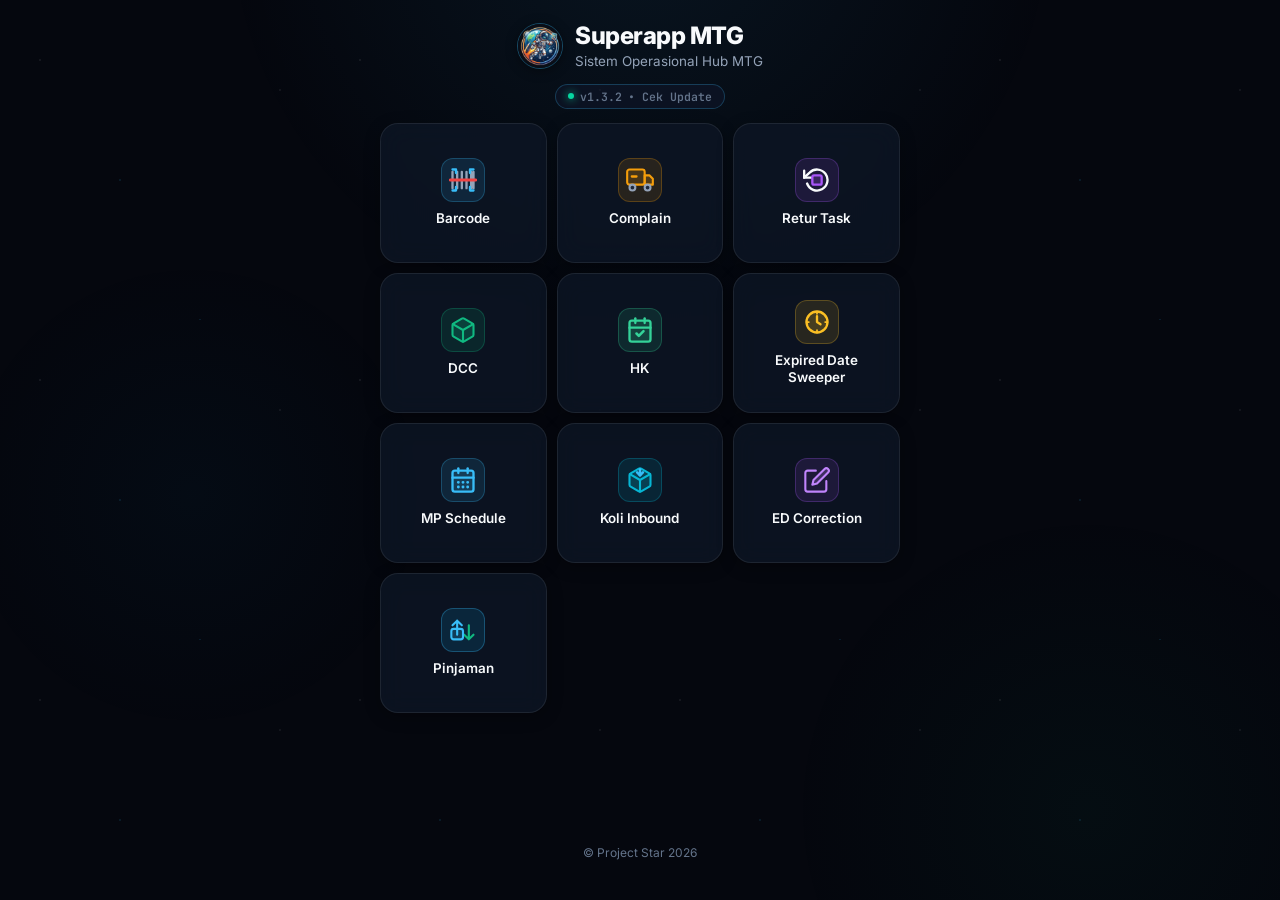
==== commit e9017e87: "release: v1.3.2 (build 28) - sync live web assets and APK" ====
--- a/index.html
+++ b/index.html
@@ -3008,24 +3008,24 @@
         <h3 class="app-update-title" style="color: #4ade80;">Versi Anda Terbaru!</h3>
         <p class="app-update-subtitle" id="alreadyLatestSubtitle">Aplikasi Super App MTG sudah diperbarui</p>
         <div class="app-update-version-row">
-          <span class="app-update-badge current" id="alreadyLatestBadge">Versi Aktif: v1.3.1 (Build 27)</span>
+          <span class="app-update-badge current" id="alreadyLatestBadge">Versi Aktif: v1.3.2 (Build 28)</span>
         </div>
       </div>
       <div class="app-update-body">
         <div id="alreadyLatestLiveTitle" style="font-size: 0.88rem; color: #a7f3d0; font-weight: 600; margin-bottom: 6px; text-align: center;">
-          🚀 Pembaruan Sistem v1.3.1 Sudah Aktif (Live OTA)
+          🚀 Pembaruan Sistem v1.3.2 Sudah Aktif (Live OTA)
         </div>
         <ul class="app-update-changelog" id="alreadyLatestChangelog" style="font-size: 0.82rem; color: #cbd5e1; margin: 0 0 10px 0; padding-left: 18px; text-align: left;">
-          <li>Menu baru: MTG Pinjemin ke Hub Lain (catat stok keluar)</li>
-          <li>Menu baru: MTG Terima Pengembalian dari Hub Lain (catat stok masuk kembali)</li>
-          <li>Perbaikan routing universal backend Google Apps Script: transaksi Pinjaman &amp; Pengembalian tersimpan akurat ke spreadsheet</li>
-          <li>Filter riwayat transaksi 5 flow (Semua, MTG Pinjam, MTG Kembalikan, MTG Pinjemin, Terima Kembali)</li>
+          <li>Perbaikan UI/UX Android: Layout 5 tab navigasi responsive 2 baris (tidak terpotong)</li>
+          <li>Perbaikan input QTY: Stepper (-) dan (+) simetris rapi, tidak terlempar keluar layar</li>
+          <li>Perbaikan header: Menghilangkan tombol back ganda yang bertumpuk</li>
+          <li>Backend transaksi Pinjaman langsung tertanam ke Web App dedicated</li>
         </ul>
       </div>
       <div class="app-update-actions" style="flex-direction: column; gap: 8px;">
         <button type="button" class="btn-primary" style="width: 100%;" onclick="closeAppAlreadyLatestModal()">Oke, Mengerti</button>
         <button type="button" class="btn-secondary" id="alreadyLatestDownloadBtn" style="width: 100%; font-size: 0.85rem; border-color: rgba(6,214,160,0.3); color: #06d6a0;" onclick="forceDownloadLatestApk()">
-          📥 Unduh &amp; Pasang APK v1.3.1 Terbaru
+          📥 Unduh &amp; Pasang APK v1.3.2 Terbaru
         </button>
         <button type="button" class="btn-secondary" style="width: 100%; font-size: 0.82rem; border-color: rgba(239,68,68,0.3); color: #f87171;" onclick="purgeAppCacheAndReload()">
           🧹 Bersihkan Cache &amp; Muat Ulang
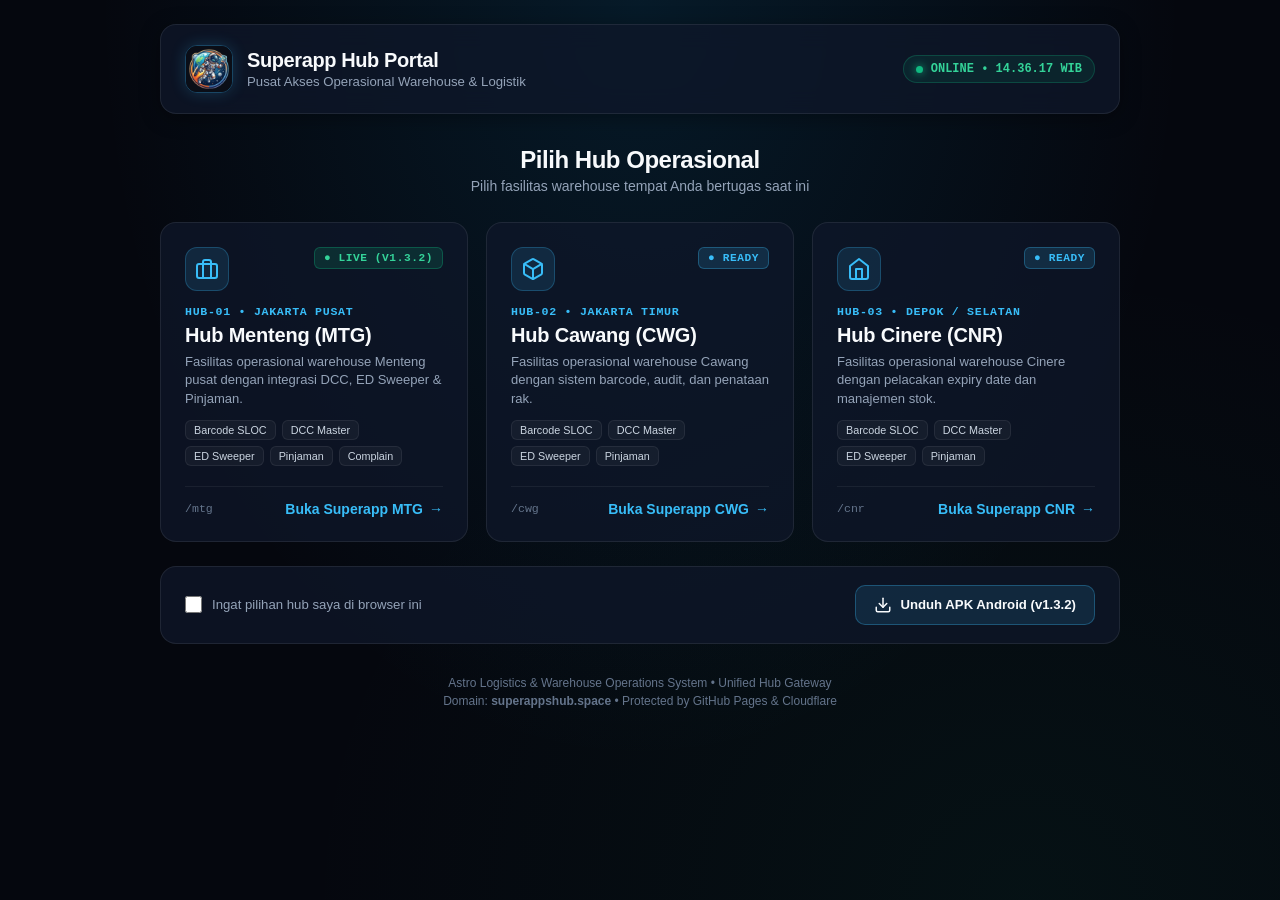
==== commit 9b5d6c51: "feat: deploy multi-hub architecture with portal root, mtg, cwg, and cnr endpoints" ====
--- a/index.html
+++ b/index.html
@@ -1,3121 +1,663 @@
 <!DOCTYPE html>
 <html lang="id">
-
 <head>
   <meta charset="UTF-8">
-  <meta name="viewport"
-    content="width=device-width, initial-scale=1.0, maximum-scale=1.0, user-scalable=no, viewport-fit=cover">
-  <meta name="description"
-    content="Super App MTG — Sistem integrasi warehouse: Barcode SLOC, Barcode Produk, dan Cek Masa MSLTC.">
-  <meta name="theme-color" content="#0a0e17">
+  <meta name="viewport" content="width=device-width, initial-scale=1.0, maximum-scale=1.0, user-scalable=no, viewport-fit=cover">
+  <meta name="description" content="Superapp Hub Space — Portal Akses Terpusat Operasional Warehouse: Hub Menteng (MTG), Hub Cawang (CWG), dan Hub Cinere (CNR).">
+  <meta name="theme-color" content="#05070e">
   <meta name="robots" content="noindex, nofollow">
-  <meta http-equiv="Cache-Control" content="no-cache, no-store, must-revalidate">
-  <meta http-equiv="Pragma" content="no-cache">
-  <meta http-equiv="Expires" content="0">
-  <title>Super App MTG</title>
+  <title>Superapp Hub Portal — Astro Operations</title>
 
   <!-- Favicon -->
   <link rel="icon" href="app-logo.jpg" type="image/jpeg">
-
-  <!-- PWA & Mobile Meta Tags -->
-  <link rel="manifest" href="manifest.json">
-  <meta name="mobile-web-app-capable" content="yes">
-  <meta name="apple-mobile-web-app-capable" content="yes">
-  <meta name="apple-mobile-web-app-status-bar-style" content="black-translucent">
-  <meta name="apple-mobile-web-app-title" content="Super App MTG">
   <link rel="apple-touch-icon" href="icon-192.png">
 
-  <!-- Flatpickr (Calendar Dropdown) -->
-  <link rel="stylesheet" href="https://cdn.jsdelivr.net/npm/flatpickr/dist/flatpickr.min.css">
-  <link rel="stylesheet" href="https://cdn.jsdelivr.net/npm/flatpickr/dist/themes/dark.css">
-  <script src="https://cdn.jsdelivr.net/npm/flatpickr/dist/flatpickr.min.js"></script>
-  <script src="https://cdn.jsdelivr.net/npm/flatpickr/dist/l10n/id.js"></script>
-
-  <!-- Stylesheets -->
-  <link rel="stylesheet" href="style.css?v=109">
-
-  <!-- QR Code & Barcode Libraries -->
-  <script src="qrcode.min.js"></script>
-  <script>if (typeof QRCode === 'undefined') { document.write('<script src="https://cdnjs.cloudflare.com/ajax/libs/qrcodejs/1.0.0/qrcode.min.js"><\/script>'); }</script>
-  <script src="https://cdn.jsdelivr.net/npm/jsbarcode@3.11.5/dist/JsBarcode.all.min.js"></script>
-  <script src="https://unpkg.com/html5-qrcode@2.3.8/html5-qrcode.min.js"></script>
+  <style>
+    :root {
+      --bg-void: #05070e;
+      --bg-surface: #0a0f1d;
+      --card-bg: rgba(15, 23, 42, 0.75);
+      --card-hover: rgba(22, 36, 64, 0.95);
+      --border-subtle: rgba(255, 255, 255, 0.08);
+      --border-cyan: rgba(56, 189, 248, 0.3);
+      --cyan: #38bdf8;
+      --emerald: #10b981;
+      --amber: #f59e0b;
+      --text-main: #f8fafc;
+      --text-sub: #94a3b8;
+      --text-muted: #64748b;
+      --font-stack: -apple-system, BlinkMacSystemFont, "Segoe UI", Roboto, "Helvetica Neue", Arial, sans-serif;
+      --font-mono: ui-monospace, SFMono-Regular, Menlo, Monaco, Consolas, "Liberation Mono", "Courier New", monospace;
+    }
+
+    * {
+      box-sizing: border-box;
+      margin: 0;
+      padding: 0;
+      -webkit-tap-highlight-color: transparent;
+    }
+
+    body {
+      background-color: var(--bg-void);
+      background-image: 
+        radial-gradient(ellipse at 50% 0%, rgba(14, 165, 233, 0.12) 0%, transparent 60%),
+        radial-gradient(ellipse at 80% 100%, rgba(16, 185, 129, 0.06) 0%, transparent 50%);
+      color: var(--text-main);
+      font-family: var(--font-stack);
+      min-height: 100vh;
+      display: flex;
+      flex-direction: column;
+      align-items: center;
+      padding: 24px 16px 40px;
+    }
+
+    .portal-wrap {
+      width: 100%;
+      max-width: 960px;
+      display: flex;
+      flex-direction: column;
+      gap: 24px;
+    }
+
+    /* ── Header ── */
+    .portal-header {
+      background: var(--card-bg);
+      backdrop-filter: blur(12px);
+      -webkit-backdrop-filter: blur(12px);
+      border: 1px solid var(--border-subtle);
+      border-radius: 16px;
+      padding: 20px 24px;
+      display: flex;
+      align-items: center;
+      justify-content: space-between;
+      gap: 16px;
+      box-shadow: 0 4px 20px rgba(0, 0, 0, 0.35);
+    }
+
+    .brand-group {
+      display: flex;
+      align-items: center;
+      gap: 14px;
+    }
+
+    .brand-logo {
+      width: 48px;
+      height: 48px;
+      border-radius: 12px;
+      object-fit: cover;
+      border: 1.5px solid var(--border-cyan);
+      box-shadow: 0 0 15px rgba(56, 189, 248, 0.2);
+    }
+
+    .brand-title {
+      font-size: 1.25rem;
+      font-weight: 700;
+      letter-spacing: -0.02em;
+      color: var(--text-main);
+    }
+
+    .brand-subtitle {
+      font-size: 0.825rem;
+      color: var(--text-sub);
+      margin-top: 2px;
+    }
+
+    .telemetry-chip {
+      display: flex;
+      align-items: center;
+      gap: 8px;
+      padding: 6px 12px;
+      background: rgba(16, 185, 129, 0.1);
+      border: 1px solid rgba(16, 185, 129, 0.25);
+      border-radius: 999px;
+      font-family: var(--font-mono);
+      font-size: 0.75rem;
+      color: #34d399;
+      font-weight: 600;
+      white-space: nowrap;
+    }
+
+    .telemetry-dot {
+      width: 7px;
+      height: 7px;
+      border-radius: 50%;
+      background: var(--emerald);
+      box-shadow: 0 0 8px var(--emerald);
+      animation: pulse-dot 2s infinite ease-in-out;
+    }
+
+    @keyframes pulse-dot {
+      0%, 100% { opacity: 1; transform: scale(1); }
+      50% { opacity: 0.4; transform: scale(0.85); }
+    }
+
+    /* ── Countdown Notice (Auto-redirect if saved) ── */
+    .redirect-banner {
+      display: none;
+      background: rgba(14, 165, 233, 0.12);
+      border: 1px solid var(--border-cyan);
+      border-radius: 12px;
+      padding: 12px 18px;
+      align-items: center;
+      justify-content: space-between;
+      gap: 12px;
+    }
+
+    .redirect-text {
+      font-size: 0.875rem;
+      color: var(--text-main);
+    }
+
+    .redirect-text strong {
+      color: var(--cyan);
+    }
+
+    .btn-cancel-redirect {
+      background: rgba(255, 255, 255, 0.1);
+      color: var(--text-main);
+      border: 1px solid var(--border-subtle);
+      border-radius: 8px;
+      padding: 6px 12px;
+      font-size: 0.75rem;
+      font-weight: 600;
+      cursor: pointer;
+      transition: background 0.15s;
+    }
+
+    .btn-cancel-redirect:hover {
+      background: rgba(255, 255, 255, 0.2);
+    }
+
+    /* ── Section Title ── */
+    .section-headline {
+      text-align: center;
+      margin: 8px 0 4px;
+    }
+
+    .section-headline h2 {
+      font-size: 1.5rem;
+      font-weight: 800;
+      letter-spacing: -0.02em;
+      color: var(--text-main);
+    }
+
+    .section-headline p {
+      font-size: 0.875rem;
+      color: var(--text-sub);
+      margin-top: 4px;
+    }
+
+    /* ── Hub Grid (3 Cards) ── */
+    .hub-grid {
+      display: grid;
+      grid-template-columns: repeat(auto-fit, minmax(280px, 1fr));
+      gap: 18px;
+    }
+
+    .hub-card {
+      background: var(--card-bg);
+      border: 1px solid var(--border-subtle);
+      border-radius: 16px;
+      padding: 24px;
+      display: flex;
+      flex-direction: column;
+      justify-content: space-between;
+      gap: 20px;
+      position: relative;
+      transition: all 0.2s cubic-bezier(0.16, 1, 0.3, 1);
+      text-decoration: none;
+      color: inherit;
+    }
+
+    .hub-card:hover {
+      background: var(--card-hover);
+      border-color: var(--border-cyan);
+      transform: translateY(-2px);
+      box-shadow: 0 10px 30px rgba(0, 0, 0, 0.45);
+    }
+
+    .hub-card:active {
+      transform: scale(0.985);
+    }
+
+    .hub-card-header {
+      display: flex;
+      align-items: flex-start;
+      justify-content: space-between;
+      gap: 12px;
+    }
+
+    .hub-icon-box {
+      width: 44px;
+      height: 44px;
+      border-radius: 12px;
+      display: flex;
+      align-items: center;
+      justify-content: center;
+      background: rgba(56, 189, 248, 0.12);
+      border: 1px solid rgba(56, 189, 248, 0.25);
+      color: var(--cyan);
+      flex-shrink: 0;
+    }
+
+    .hub-badge {
+      font-size: 0.7rem;
+      font-weight: 700;
+      text-transform: uppercase;
+      letter-spacing: 0.05em;
+      padding: 4px 9px;
+      border-radius: 6px;
+      font-family: var(--font-mono);
+      white-space: nowrap;
+    }
+
+    .hub-badge.active {
+      background: rgba(16, 185, 129, 0.15);
+      color: #34d399;
+      border: 1px solid rgba(16, 185, 129, 0.3);
+    }
+
+    .hub-badge.ready {
+      background: rgba(56, 189, 248, 0.15);
+      color: var(--cyan);
+      border: 1px solid rgba(56, 189, 248, 0.3);
+    }
+
+    .hub-content {
+      display: flex;
+      flex-direction: column;
+      gap: 6px;
+    }
+
+    .hub-code {
+      font-family: var(--font-mono);
+      font-size: 0.725rem;
+      color: var(--cyan);
+      letter-spacing: 0.06em;
+      font-weight: 600;
+    }
+
+    .hub-title {
+      font-size: 1.25rem;
+      font-weight: 700;
+      color: var(--text-main);
+      letter-spacing: -0.01em;
+    }
+
+    .hub-desc {
+      font-size: 0.815rem;
+      color: var(--text-sub);
+      line-height: 1.4;
+    }
+
+    .hub-modules {
+      margin-top: 6px;
+      display: flex;
+      flex-wrap: wrap;
+      gap: 6px;
+    }
+
+    .module-pill {
+      font-size: 0.675rem;
+      font-weight: 500;
+      padding: 3px 8px;
+      border-radius: 6px;
+      background: rgba(255, 255, 255, 0.04);
+      border: 1px solid rgba(255, 255, 255, 0.07);
+      color: #cbd5e1;
+    }
+
+    .hub-action {
+      display: flex;
+      align-items: center;
+      justify-content: space-between;
+      padding-top: 14px;
+      border-top: 1px solid rgba(255, 255, 255, 0.06);
+    }
+
+    .btn-enter {
+      display: inline-flex;
+      align-items: center;
+      gap: 6px;
+      font-size: 0.875rem;
+      font-weight: 700;
+      color: var(--cyan);
+      transition: gap 0.2s ease;
+    }
+
+    .hub-card:hover .btn-enter {
+      gap: 10px;
+      color: #7dd3fc;
+    }
+
+    .path-hint {
+      font-family: var(--font-mono);
+      font-size: 0.725rem;
+      color: var(--text-muted);
+    }
+
+    /* ── Bottom Controls & APK ── */
+    .portal-bottom {
+      background: var(--card-bg);
+      border: 1px solid var(--border-subtle);
+      border-radius: 16px;
+      padding: 18px 24px;
+      display: flex;
+      flex-wrap: wrap;
+      align-items: center;
+      justify-content: space-between;
+      gap: 16px;
+    }
+
+    .pref-checkbox-wrap {
+      display: flex;
+      align-items: center;
+      gap: 10px;
+      cursor: pointer;
+      user-select: none;
+    }
+
+    .pref-checkbox-wrap input {
+      width: 17px;
+      height: 17px;
+      accent-color: var(--cyan);
+      cursor: pointer;
+    }
+
+    .pref-label {
+      font-size: 0.825rem;
+      color: var(--text-sub);
+    }
+
+    .apk-cta {
+      display: inline-flex;
+      align-items: center;
+      gap: 8px;
+      padding: 10px 18px;
+      background: rgba(56, 189, 248, 0.12);
+      border: 1px solid var(--border-cyan);
+      border-radius: 10px;
+      color: var(--text-main);
+      font-size: 0.825rem;
+      font-weight: 600;
+      text-decoration: none;
+      transition: all 0.15s;
+    }
+
+    .apk-cta:hover {
+      background: rgba(56, 189, 248, 0.22);
+      border-color: #38bdf8;
+    }
+
+    /* ── Footer ── */
+    .portal-footer {
+      text-align: center;
+      font-size: 0.75rem;
+      color: var(--text-muted);
+      display: flex;
+      flex-direction: column;
+      gap: 4px;
+      margin-top: 8px;
+    }
+
+    @media (max-width: 640px) {
+      body {
+        padding: 16px 12px 32px;
+      }
+      .portal-header {
+        flex-direction: column;
+        align-items: flex-start;
+      }
+      .telemetry-chip {
+        align-self: flex-start;
+      }
+      .portal-bottom {
+        flex-direction: column;
+        align-items: stretch;
+      }
+      .apk-cta {
+        justify-content: center;
+      }
+    }
+  </style>
 </head>
-
 <body>
-  <!-- ═══ Space Loading Overlay ═══ -->
-  <div id="loadingOverlay" class="space-loading-overlay">
-    <!-- Star particles & ambient cosmic glow -->
-    <div class="space-loading-stars"></div>
-    <div class="space-loading-nebula"></div>
-
-    <div class="clean-loading-content">
-      <img src="app-logo.jpg" alt="Logo Superapp MTG" class="clean-loading-logo">
-      <div class="clean-loading-spinner"></div>
-      <div class="clean-loading-title">Superapp MTG</div>
-      <div class="clean-loading-subtitle">Memuat sistem operasional...</div>
-    </div>
-  </div>
-  <script>
-    setTimeout(function () {
-      var lo = document.getElementById('loadingOverlay');
-      if (lo && !lo.classList.contains('hidden')) {
-        lo.classList.add('fade-out');
-        setTimeout(function () { lo.classList.add('hidden'); }, 350);
-      }
-    }, 2800);
-  </script>
-
-  <!-- ═══ App Container ═══ -->
-  <div class="app-container">
-
-    <!-- ── Header (Clean Industrial Warehouse Style) ── -->
-    <header class="app-header">
-      <button id="backToMenuBtn" class="btn-back hidden" onclick="goBackToMenu()" title="Kembali ke Menu Utama">
-        <svg width="22" height="22" viewBox="0 0 24 24" fill="none" stroke="currentColor" stroke-width="2.5"
-          stroke-linecap="round" stroke-linejoin="round">
-          <polyline points="15 18 9 12 15 6"></polyline>
-        </svg>
-      </button>
-
-      <div class="space-header-container">
-        <img src="app-logo.jpg" alt="Superapp MTG" class="space-app-logo">
-        <div class="space-header-text">
-          <h1 class="space-app-title">Superapp MTG</h1>
-          <p class="space-app-subtitle">Sistem Operasional Hub MTG</p>
+
+  <div class="portal-wrap">
+
+    <!-- ══ Header ══ -->
+    <header class="portal-header">
+      <div class="brand-group">
+        <img src="app-logo.jpg" alt="Logo Superapp" class="brand-logo">
+        <div>
+          <h1 class="brand-title">Superapp Hub Portal</h1>
+          <p class="brand-subtitle">Pusat Akses Operasional Warehouse & Logistik</p>
         </div>
       </div>
-
-      <div class="home-version-wrap">
-        <button type="button" class="home-version-chip" onclick="checkForAppUpdates(true)" title="Klik untuk memeriksa pembaruan aplikasi">
-          <span class="home-version-dot"></span>
-          <span id="homeAppVersionText">v1.3.2</span> • Cek Update
-        </button>
+      <div class="telemetry-chip" id="clockTelemetry">
+        <span class="telemetry-dot"></span>
+        <span id="telemetryTime">ONLINE • WIB</span>
       </div>
     </header>
 
-    <!-- ── Home Menu Section (Clean 3x3 Card Grid) ── -->
-    <section id="homeMenuSection" class="home-menu-section">
-      <!-- PWA Android Install Banner -->
-      <div id="pwaInstallBanner" class="pwa-install-container hidden">
-        <button type="button" id="pwaInstallBtn" class="btn-install-pwa">
-          <svg width="18" height="18" viewBox="0 0 24 24" fill="none" stroke="currentColor" stroke-width="2"
-            stroke-linecap="round" stroke-linejoin="round">
-            <path d="M21 15v4a2 2 0 0 1-2 2H5a2 2 0 0 1-2-2v-4" />
-            <polyline points="7 10 12 15 17 10" />
-            <line x1="12" y1="15" x2="12" y2="3" />
-          </svg>
-          <span>Install Aplikasi di Android</span>
-        </button>
+    <!-- ══ Auto-Redirect Banner (Jika ada saved Hub) ══ -->
+    <div id="redirectBanner" class="redirect-banner">
+      <div class="redirect-text">
+        Membuka otomatis <strong id="redirectTargetName">Hub Menteng</strong> dalam <span id="countdownSec">2</span> detik...
       </div>
-
-      <!-- 3x3 Cards Grid (Uniform with DCC & EDS Cards) -->
-      <div class="space-grid-3x3">
-        <!-- 1. Barcode -->
-        <div class="menu-card" onclick="openAppMenu('barcode')">
-          <div class="menu-icon-box barcode">
-            <svg width="28" height="28" viewBox="0 0 24 24" fill="none" stroke="currentColor" stroke-width="2" stroke-linecap="round" stroke-linejoin="round">
-              <path d="M3 5v14M7 5v14M11 5v14M15 5v14M19 5v14M21 5v14" stroke="#94a3b8" />
-              <line x1="1" y1="12" x2="23" y2="12" stroke="#ef4444" stroke-width="2.5" />
-              <path d="M3 3h3v3M21 3h-3v3M3 21h3v-3M21 21h-3v-3" stroke="#38bdf8" />
-            </svg>
+      <button type="button" class="btn-cancel-redirect" onclick="cancelAutoRedirect()">Batalkan</button>
+    </div>
+
+    <!-- ══ Section Headline ══ -->
+    <div class="section-headline">
+      <h2>Pilih Hub Operasional</h2>
+      <p>Pilih fasilitas warehouse tempat Anda bertugas saat ini</p>
+    </div>
+
+    <!-- ══ Hub Selection Cards ══ -->
+    <div class="hub-grid">
+
+      <!-- 1. HUB MENTENG (MTG) -->
+      <a href="./mtg/" class="hub-card" onclick="savePreferredHub('mtg')">
+        <div>
+          <div class="hub-card-header">
+            <div class="hub-icon-box">
+              <svg width="24" height="24" viewBox="0 0 24 24" fill="none" stroke="currentColor" stroke-width="2" stroke-linecap="round" stroke-linejoin="round">
+                <rect x="2" y="7" width="20" height="14" rx="2" ry="2"></rect>
+                <path d="M16 21V5a2 2 0 0 0-2-2h-4a2 2 0 0 0-2 2v16"></path>
+              </svg>
+            </div>
+            <span class="hub-badge active">● Live (v1.3.2)</span>
           </div>
-          <div class="menu-card-title">Barcode</div>
-        </div>
-
-        <!-- 2. Complain -->
-        <div class="menu-card" onclick="openAppMenu('complain')">
-          <div class="menu-icon-box complain" style="position: relative;">
-            <svg width="28" height="28" viewBox="0 0 24 24" fill="none" stroke="currentColor" stroke-width="1.8" stroke-linecap="round" stroke-linejoin="round">
-              <rect x="1" y="3" width="15" height="13" rx="2" stroke="#f59e0b" fill="rgba(245, 158, 11, 0.15)" />
-              <polygon points="16 8 20 8 23 11 23 16 16 16 8" stroke="#f59e0b" fill="rgba(245, 158, 11, 0.2)" />
-              <circle cx="5.5" cy="18.5" r="2.5" stroke="#94a3b8" fill="#1e293b" />
-              <circle cx="18.5" cy="18.5" r="2.5" stroke="#94a3b8" fill="#1e293b" />
-              <line x1="5" y1="9" x2="9" y2="9" stroke="#f59e0b" stroke-width="2" />
-            </svg>
-            <span id="homeComplainBadge" class="menu-badge hidden">0</span>
-          </div>
-          <div class="menu-card-title">Complain</div>
-        </div>
-
-        <!-- 3. Retur Task -->
-        <div class="menu-card" onclick="openAppMenu('retur')">
-          <div class="menu-icon-box retur">
-            <svg width="28" height="28" viewBox="0 0 24 24" fill="none" stroke="currentColor" stroke-width="2" stroke-linecap="round" stroke-linejoin="round">
-              <polyline points="1 4 1 10 7 10"></polyline>
-              <path d="M3.51 15a9 9 0 1 0 2.13-9.36L1 10"></path>
-              <rect x="8" y="8" width="8" height="8" rx="1.5" stroke="#a855f7" fill="rgba(168, 85, 247, 0.2)" />
-            </svg>
-          </div>
-          <div class="menu-card-title">Retur Task</div>
-        </div>
-
-        <!-- 4. DCC -->
-        <div class="menu-card" onclick="openAppMenu('dcc')">
-          <div class="menu-icon-box dcc">
-            <svg width="28" height="28" viewBox="0 0 24 24" fill="none" stroke="currentColor" stroke-width="1.8" stroke-linecap="round" stroke-linejoin="round">
-              <path d="M21 16V8a2 2 0 0 0-1-1.73l-7-4a2 2 0 0 0-2 0l-7 4A2 2 0 0 0 3 8v8a2 2 0 0 0 1 1.73l7 4a2 2 0 0 0 2 0l7-4A2 2 0 0 0 21 16z" stroke="#10b981" fill="rgba(16, 185, 129, 0.18)" />
-              <polyline points="3.27 6.96 12 12.01 20.73 6.96" stroke="#10b981" />
-              <line x1="12" y1="22.08" x2="12" y2="12" stroke="#10b981" />
-            </svg>
-          </div>
-          <div class="menu-card-title">DCC</div>
-        </div>
-
-        <!-- 5. HK -->
-        <div class="menu-card" onclick="openAppMenu('slip_gaji')">
-          <div class="menu-icon-box gaji">
-            <svg width="28" height="28" viewBox="0 0 24 24" fill="none" stroke="currentColor" stroke-width="2" stroke-linecap="round" stroke-linejoin="round">
-              <rect x="3" y="4" width="18" height="18" rx="2" stroke="#34d399" fill="rgba(52, 211, 153, 0.15)" />
-              <line x1="16" y1="2" x2="16" y2="6" stroke="#34d399" />
-              <line x1="8" y1="2" x2="8" y2="6" stroke="#34d399" />
-              <line x1="3" y1="10" x2="21" y2="10" stroke="#34d399" />
-              <path d="M9 15l2 2 4-4" stroke="#34d399" stroke-width="2.2" stroke-linecap="round" stroke-linejoin="round" />
-            </svg>
-          </div>
-          <div class="menu-card-title">HK</div>
-        </div>
-
-        <!-- 6. Expired Date Sweeper -->
-        <div class="menu-card" onclick="openAppMenu('ed_sweeper')">
-          <div class="menu-icon-box eds">
-            <svg width="28" height="28" viewBox="0 0 24 24" fill="none" stroke="currentColor" stroke-width="2" stroke-linecap="round" stroke-linejoin="round">
-              <circle cx="12" cy="12" r="9" stroke="#fbbf24" fill="rgba(251, 191, 36, 0.15)" />
-              <polyline points="12 7 12 12 15 14" stroke="#fbbf24" />
-              <path d="M12 3v2M12 19v2M3 12h2M19 12h2" stroke="#fbbf24" stroke-width="1.5" />
-            </svg>
-          </div>
-          <div class="menu-card-title">Expired Date Sweeper</div>
-        </div>
-
-        <!-- 7. MP Schedule -->
-        <div class="menu-card" onclick="openAppMenu('mp_schedule')">
-          <div class="menu-icon-box mps">
-            <svg width="28" height="28" viewBox="0 0 24 24" fill="none" stroke="currentColor" stroke-width="2" stroke-linecap="round" stroke-linejoin="round">
-              <rect x="3" y="4" width="18" height="18" rx="2" stroke="#38bdf8" fill="rgba(56, 189, 248, 0.15)" />
-              <line x1="16" y1="2" x2="16" y2="6" stroke="#38bdf8" />
-              <line x1="8" y1="2" x2="8" y2="6" stroke="#38bdf8" />
-              <line x1="3" y1="10" x2="21" y2="10" stroke="#38bdf8" />
-              <path d="M8 14h.01M12 14h.01M16 14h.01M8 18h.01M12 18h.01M16 18h.01" stroke="#38bdf8" stroke-width="2.5" />
-            </svg>
-          </div>
-          <div class="menu-card-title">MP Schedule</div>
-        </div>
-
-        <!-- 8. Koli Inbound -->
-        <div class="menu-card" onclick="openAppMenu('koli_inbound')">
-          <div class="menu-icon-box koli">
-            <svg width="28" height="28" viewBox="0 0 24 24" fill="none" stroke="currentColor" stroke-width="1.8" stroke-linecap="round" stroke-linejoin="round">
-              <path d="M21 16V8a2 2 0 0 0-1-1.73l-7-4a2 2 0 0 0-2 0l-7 4A2 2 0 0 0 3 8v8a2 2 0 0 0 1 1.73l7 4a2 2 0 0 0 2 0l7-4A2 2 0 0 0 21 16z" stroke="#06b6d4" fill="rgba(6, 182, 212, 0.18)" />
-              <polyline points="3.27 6.96 12 12.01 20.73 6.96" stroke="#06b6d4" />
-              <line x1="12" y1="22.08" x2="12" y2="12" stroke="#06b6d4" />
-              <path d="M12 3v5" stroke="#38bdf8" stroke-width="2.2" />
-              <polyline points="9.5 5.5 12 8 14.5 5.5" stroke="#38bdf8" stroke-width="2.2" />
-            </svg>
-          </div>
-          <div class="menu-card-title">Koli Inbound</div>
-        </div>
-
-        <!-- 9. ED Correction -->
-        <div class="menu-card" onclick="openAppMenu('ed_correction')">
-          <div class="menu-icon-box edc">
-            <svg width="28" height="28" viewBox="0 0 24 24" fill="none" stroke="currentColor" stroke-width="1.8" stroke-linecap="round" stroke-linejoin="round">
-              <path d="M11 4H4a2 2 0 0 0-2 2v14a2 2 0 0 0 2 2h14a2 2 0 0 0 2-2v-7" stroke="#c084fc" />
-              <path d="M18.5 2.5a2.121 2.121 0 0 1 3 3L12 15l-4 1 1-4 9.5-9.5z" stroke="#c084fc" fill="rgba(192, 132, 252, 0.2)" />
-            </svg>
-          </div>
-          <div class="menu-card-title">ED Correction</div>
-        </div>
-
-        <!-- 10. Pinjaman -->
-        <div class="menu-card" onclick="openAppMenu('pinjaman')">
-          <div class="menu-icon-box pinjaman">
-            <svg width="28" height="28" viewBox="0 0 24 24" fill="none" stroke="currentColor" stroke-width="1.8" stroke-linecap="round" stroke-linejoin="round">
-              <path d="M7 16V4m0 0L3 8m4-4l4 4" stroke="#38bdf8" />
-              <path d="M17 8v12m0 0l4-4m-4 4l-4-4" stroke="#10b981" />
-              <rect x="2" y="11" width="10" height="9" rx="2" stroke="#38bdf8" fill="rgba(56, 189, 248, 0.15)" />
-            </svg>
-          </div>
-          <div class="menu-card-title">Pinjaman</div>
-        </div>
-      </div>
-    </section>
-
-    <!-- ── App Workspace (Hidden by Default) ── -->
-    <div id="appWorkspace" class="hidden">
-      <!-- ── Data Status Bar ── -->
-      <div id="dataStatus" class="data-status loading">
-        <span class="status-dot"></span>
-        <span id="statusText">Memuat data...</span>
-        <button id="refreshBtn" class="refresh-btn" title="Refresh data dari Google Sheets" aria-label="Refresh data">
-          <svg width="14" height="14" viewBox="0 0 24 24" fill="none" stroke="currentColor" stroke-width="2"
-            stroke-linecap="round" stroke-linejoin="round">
-            <polyline points="23 4 23 10 17 10"></polyline>
-            <polyline points="1 20 1 14 7 14"></polyline>
-            <path d="M3.51 9a9 9 0 0 1 14.85-3.36L23 10M1 14l4.64 4.36A9 9 0 0 0 20.49 15"></path>
-          </svg>
-        </button>
-      </div>
-
-      <!-- ── Main Navigation Tabs ── -->
-      <nav class="main-nav" id="mainNav">
-        <button type="button" class="main-tab active" id="tabBarcode" data-main-mode="barcode"
-          onclick="switchMainMenu('barcode')">
-          <svg width="18" height="18" viewBox="0 0 24 24" fill="none" stroke="currentColor" stroke-width="2"
-            stroke-linecap="round" stroke-linejoin="round">
-            <rect x="3" y="3" width="7" height="7"></rect>
-            <rect x="14" y="3" width="7" height="7"></rect>
-            <rect x="14" y="14" width="7" height="7"></rect>
-            <rect x="3" y="14" width="7" height="7"></rect>
-          </svg>
-          <span>Barcode Generator</span>
-        </button>
-        <button type="button" class="main-tab" id="tabMsltc" data-main-mode="msltc" onclick="switchMainMenu('msltc')">
-          <svg width="18" height="18" viewBox="0 0 24 24" fill="none" stroke="currentColor" stroke-width="2"
-            stroke-linecap="round" stroke-linejoin="round">
-            <circle cx="12" cy="12" r="10"></circle>
-            <polyline points="12 6 12 12 16 14"></polyline>
-          </svg>
-          <span>Cek MSLTC Produk</span>
-        </button>
-      </nav>
-
-      <!-- ── Search Card ── -->
-      <section class="search-card" id="searchCard">
-        <label for="skuInput" class="search-label">Masukkan / Scan SKU, Nama Produk, atau SLOC (Rak)</label>
-        <form id="searchForm" class="search-input-group" autocomplete="off">
-          <div class="input-with-scan">
-            <input type="text" id="skuInput" class="search-input" placeholder="Ketik SKU, Nama Produk, atau SLOC Rak (misal: 848562 / Moksal / CF-NH)..." autofocus
-              spellcheck="false" autocomplete="off" inputmode="text">
-            <button type="button" id="scanBtn" class="btn-scan" title="Scan Barcode Kamera">
-              <svg width="20" height="20" viewBox="0 0 24 24" fill="none" stroke="currentColor" stroke-width="2"
-                stroke-linecap="round" stroke-linejoin="round">
-                <path d="M23 19a2 2 0 0 1-2 2H3a2 2 0 0 1-2-2V8a2 2 0 0 1 2-2h4l2-3h6l2 3h4a2 2 0 0 1 2 2z"></path>
-                <circle cx="12" cy="13" r="4"></circle>
-              </svg>
-            </button>
-            <!-- Dropdown Pilihan Produk / SKU Autocomplete -->
-            <div id="searchDropdown" class="search-dropdown hidden"></div>
-          </div>
-          <button type="submit" id="submitBtn" class="btn-submit">
-            <span>Submit</span>
-          </button>
-        </form>
-      </section>
-
-      <!-- ── Results Section (injected by JS) ── -->
-      <section id="resultSection"></section>
-
-      <!-- ── Search History ── -->
-      <section id="historySection" class="history-section hidden">
-        <div class="history-title">Pencarian Terakhir</div>
-        <div id="historyList" class="history-list"></div>
-      </section>
-
-    </div> <!-- End App Workspace -->
-
-    <!-- ── DCC Workspace (Hidden by Default) ── -->
-    <div id="dccWorkspace" class="hidden">
-      <!-- DCC Top Action Bar -->
-      <div class="dcc-top-bar">
-        <button type="button" class="dcc-top-back-btn" onclick="handleDccBackPressed()" title="Kembali">
-          <svg width="22" height="22" viewBox="0 0 24 24" fill="none" stroke="currentColor" stroke-width="2.5"
-            stroke-linecap="round" stroke-linejoin="round">
-            <polyline points="15 18 9 12 15 6"></polyline>
-          </svg>
-        </button>
-        <div class="dcc-title-wrap">
-          <div class="dcc-title">DCC Screening</div>
-          <button type="button" class="dcc-shift-badge-btn pagi" id="dccActiveShiftBadge" onclick="openDccShiftSelectorOnly()" title="Klik untuk ganti shift">☀️ Shift Pagi</button>
-          <button type="button" class="dcc-offline-badge-btn hidden" id="dccOfflineQueueBadge" onclick="syncDccOfflineQueue(true)" title="Klik untuk sinkronisasi data offline"></button>
-        </div>
-        <button class="dcc-refresh-btn" onclick="refreshDccData()" title="Muat Ulang Data">
-          <svg width="20" height="20" viewBox="0 0 24 24" fill="none" stroke="currentColor" stroke-width="2"
-            stroke-linecap="round" stroke-linejoin="round">
-            <polyline points="23 4 23 10 17 10"></polyline>
-            <path d="M20.49 15a9 9 0 1 1-2.12-9.36L23 10"></path>
-          </svg>
-        </button>
-      </div>
-
-      <!-- DCC Tab Content: Main List SKU -->
-      <div id="dccTabMainList" class="dcc-tab-content active">
-        <!-- Search & Filter Bar -->
-        <div class="dcc-filter-container">
-          <!-- Row 1: Full-width Search Input -->
-          <div class="dcc-filter-input-wrapper">
-            <svg width="18" height="18" viewBox="0 0 24 24" fill="none" stroke="currentColor" stroke-width="2"
-              stroke-linecap="round" stroke-linejoin="round" class="dcc-filter-icon">
-              <circle cx="11" cy="11" r="8"></circle>
-              <line x1="21" y1="21" x2="16.65" y2="16.65"></line>
-            </svg>
-            <input type="text" id="dccFilterInput" class="dcc-filter-input"
-              placeholder="Cari SKU, nama produk, atau SLOC..." autocomplete="off">
-            <button type="button" id="dccFilterClearBtn" class="dcc-filter-clear-btn hidden"
-              onclick="clearDccFilter()" title="Hapus pencarian">✕</button>
-          </div>
-
-          <!-- Row 2: Segmented Status Filter Buttons (Semua, Sudah Diinput, Belum Diinput) -->
-          <div class="dcc-status-pills">
-            <button type="button" class="dcc-status-btn active" data-status="all" onclick="setDccStatusFilter('all')" title="Tampilkan Semua SKU">
-              <span class="dcc-status-btn-text">📋 Semua</span>
-              <span class="dcc-status-badge" id="dccStatusCountAll">0</span>
-            </button>
-            <button type="button" class="dcc-status-btn btn-submitted" data-status="submitted" onclick="setDccStatusFilter('submitted')" title="Tampilkan SKU yang Sudah Diinput">
-              <span class="dcc-status-btn-text">✅ Sudah</span>
-              <span class="dcc-status-badge badge-submitted" id="dccStatusCountSubmitted">0</span>
-            </button>
-            <button type="button" class="dcc-status-btn btn-pending" data-status="pending" onclick="setDccStatusFilter('pending')" title="Tampilkan SKU yang Belum Diinput">
-              <span class="dcc-status-btn-text">⏳ Belum</span>
-              <span class="dcc-status-badge badge-pending" id="dccStatusCountPending">0</span>
-            </button>
-          </div>
-
-          <!-- Row 3: Progress & Shift Info Strip -->
-          <div class="dcc-filter-meta">
-            <span id="dccListCountBadge" class="dcc-count-badge">0 Selesai / 0 SKU</span>
-          </div>
-        </div>
-
-        <!-- DCC Task Filter Segment (hidden - shift controls filter) -->
-        <div class="dcc-task-filter-bar hidden" id="dccTaskFilterBar">
-          <button type="button" class="dcc-task-filter-btn active" id="taskFilterAll" data-task="all" onclick="setDccTaskFilter('all')">
-            <span class="dcc-task-btn-title">📋 Semua SKU</span>
-            <span class="dcc-task-badge" id="countAll">0/0</span>
-          </button>
-          <button type="button" class="dcc-task-filter-btn task-bintang" id="taskFilter1" data-task="task1" onclick="setDccTaskFilter('task1')">
-            <span class="dcc-task-btn-title">👤 Task 1 (Bintang)</span>
-            <span class="dcc-task-badge" id="countTask1">0/0</span>
-          </button>
-          <button type="button" class="dcc-task-filter-btn task-petugas2" id="taskFilter2" data-task="task2" onclick="setDccTaskFilter('task2')">
-            <span class="dcc-task-btn-title" id="labelTask2Btn">👤 Task 2 (Petugas Lain)</span>
-            <span class="dcc-task-badge" id="countTask2">0/0</span>
-          </button>
-        </div>
-
-        <!-- Sort Bar (Nama A-Z, Nama Z-A, SLOC A-Z, Jumlah Stock) -->
-        <div class="dcc-sort-bar">
-          <span class="dcc-sort-label">Urutkan:</span>
-          <button type="button" class="dcc-sort-btn" id="sortNameAsc" onclick="toggleDccSort('name_asc')">
-            Nama A-Z ↑
-          </button>
-          <button type="button" class="dcc-sort-btn" id="sortNameDesc" onclick="toggleDccSort('name_desc')">
-            Nama Z-A ↓
-          </button>
-          <button type="button" class="dcc-sort-btn" id="sortSlocAsc" onclick="toggleDccSort('sloc_asc')">
-            SLOC A-Z
-          </button>
-          <button type="button" class="dcc-sort-btn" id="sortStockDesc" onclick="toggleDccSort('stock_desc')">
-            Jumlah Stock ↓
-          </button>
-        </div>
-
-        <!-- Clean Card List View (AppSheet Mobile Style) -->
-        <div class="dcc-card-container" id="dccCardContainer">
-          <div style="text-align:center; padding: 30px; color: var(--text-muted);">Memuat data dari Main List SKU...
-          </div>
-        </div>
-      </div>
-
-      <!-- DCC Tab Content: Scan SKU -->
-      <div id="dccTabScan" class="dcc-tab-content hidden">
-        <div class="dcc-scan-container">
-
-          <!-- SKU No -->
-          <div class="dcc-field-group">
-            <label class="dcc-field-label">SKU No <span class="dcc-required">*</span></label>
-            <div class="dcc-input-row">
-              <input type="text" id="dccSkuInput" class="dcc-field-input" placeholder="Scan atau ketik SKU..."
-                inputmode="text" autocomplete="off">
-              <button type="button" class="dcc-scan-btn" onclick="startDccCameraScan()" title="Buka Scanner Barcode">
-                <svg width="22" height="22" viewBox="0 0 24 24" fill="none" stroke="currentColor" stroke-width="2">
-                  <rect x="3" y="3" width="7" height="7" />
-                  <rect x="14" y="3" width="7" height="7" />
-                  <rect x="14" y="14" width="7" height="7" />
-                  <rect x="3" y="14" width="7" height="7" />
-                </svg>
-              </button>
-            </div>
-          </div>
-
-          <!-- Nama SKU (auto-fill, readonly) -->
-          <div class="dcc-field-group">
-            <label class="dcc-field-label">Nama SKU</label>
-            <input type="text" id="dccNamaSku" class="dcc-field-input dcc-readonly" readonly
-              placeholder="Otomatis terisi...">
-          </div>
-
-          <!-- SLOC Existing (auto-fill, readonly) -->
-          <div class="dcc-field-group">
-            <label class="dcc-field-label">SLOC Existing</label>
-            <input type="text" id="dccSlocExisting" class="dcc-field-input dcc-readonly" readonly
-              placeholder="Otomatis terisi...">
-          </div>
-
-          <!-- SLOC Actual (Match / Unmatch) -->
-          <div class="dcc-field-group">
-            <label class="dcc-field-label">SLOC Actual <span class="dcc-required">*</span></label>
-            <div class="dcc-toggle-group" id="dccSlocActualGroup">
-              <button type="button" class="dcc-toggle-btn" data-value="Match"
-                onclick="setDccToggle('dccSlocActualGroup', 'Match')">Match</button>
-              <button type="button" class="dcc-toggle-btn" data-value="Unmatch"
-                onclick="setDccToggle('dccSlocActualGroup', 'Unmatch')">Unmatch</button>
-            </div>
-          </div>
-
-          <!-- Expired Date -->
-          <div class="dcc-field-group">
-            <div class="dcc-field-header-row">
-              <label class="dcc-field-label">Expired Date <span class="dcc-required">*</span></label>
-              <button type="button" class="dcc-info-tooltip-btn" onclick="openMsltcInfoModal()" title="Klik untuk panduan kalkulator MSLTC">ℹ️ Info MSLTC</button>
-            </div>
-            <input type="text" id="dccExpiredDate" class="dcc-field-input" placeholder="Pilih tanggal expired..."
-              style="cursor: pointer;">
-            <!-- Kalkulator Otomatis Status MSLTC & Shelf-Life -->
-            <div id="dccMsltcCalcBadge" class="dcc-msltc-badge hidden"></div>
-          </div>
-
-          <!-- Fisik Good -->
-          <div class="dcc-field-group">
-            <label class="dcc-field-label">Fisik Good</label>
-            <div class="dcc-number-input">
-              <button type="button" class="dcc-num-btn" onclick="adjustDccNumber('dccFisikGood', -1)">−</button>
-              <input type="number" id="dccFisikGood" class="dcc-field-input dcc-num-field" value="0" min="0">
-              <button type="button" class="dcc-num-btn" onclick="adjustDccNumber('dccFisikGood', 1)">+</button>
-            </div>
-          </div>
-
-          <!-- Fisik Bad -->
-          <div class="dcc-field-group">
-            <label class="dcc-field-label">Fisik Bad</label>
-            <div class="dcc-number-input">
-              <button type="button" class="dcc-num-btn" onclick="adjustDccNumber('dccFisikBad', -1)">−</button>
-              <input type="number" id="dccFisikBad" class="dcc-field-input dcc-num-field" value="0" min="0">
-              <button type="button" class="dcc-num-btn" onclick="adjustDccNumber('dccFisikBad', 1)">+</button>
-            </div>
-          </div>
-
-          <!-- Sales (jika ada) -->
-          <div class="dcc-field-group">
-            <label class="dcc-field-label">Sales (jika ada)</label>
-            <div class="dcc-number-input">
-              <button type="button" class="dcc-num-btn" onclick="adjustDccNumber('dccSales', -1)">−</button>
-              <input type="number" id="dccSales" class="dcc-field-input dcc-num-field" value="0" min="0">
-              <button type="button" class="dcc-num-btn" onclick="adjustDccNumber('dccSales', 1)">+</button>
-            </div>
-          </div>
-
-          <!-- Reason SLOC (shown when Unmatch) -->
-          <div class="dcc-field-group hidden" id="dccReasonSlocGroup">
-            <label class="dcc-field-label">Reason SLOC <span class="dcc-required">*</span></label>
-            <input type="text" id="dccReasonSloc" class="dcc-field-input" placeholder="Alasan SLOC tidak match...">
-          </div>
-
-          <!-- Reason Bad (shown when Fisik Bad > 0) -->
-          <div class="dcc-field-group hidden" id="dccReasonBadGroup">
-            <label class="dcc-field-label">Reason Bad <span class="dcc-required">*</span></label>
-            <select id="dccReasonBad" class="dcc-field-input">
-              <option value="" disabled selected>-- Pilih Alasan Kerusakan (Wajib) --</option>
-              <option value="Kemasan Rusak / Robek / Berlubang / Loss Vacum">Kemasan Rusak / Robek / Berlubang / Loss Vacum</option>
-              <option value="Tidak Segar / Layu / Keriput">Tidak Segar / Layu / Keriput</option>
-              <option value="Produk Kadaluarsa">Produk Kadaluarsa</option>
-              <option value="Busuk / Berjamur / Bau Menyengat">Busuk / Berjamur / Bau Menyengat</option>
-              <option value="Badstock Karantina">Badstock Karantina</option>
-            </select>
-          </div>
-
-          <!-- Foto Evidence (Multi-Foto hingga 3 gambar) -->
-          <div class="dcc-field-group hidden" id="dccPhotoEvidenceGroup">
-            <div class="dcc-field-header-row">
-              <label class="dcc-field-label">Foto Bukti Kerusakan / Evidence <span class="dcc-required">*</span></label>
-              <span class="dcc-photo-counter-badge" id="dccPhotoCountBadge">0/3 Foto</span>
-            </div>
-            <div class="dcc-photo-buttons">
-              <button type="button" id="dccCameraBtn" class="dcc-photo-action-btn"
-                onclick="document.getElementById('dccCameraInput').click()">
-                📷 Foto Kamera
-              </button>
-              <button type="button" id="dccGalleryBtn" class="dcc-photo-action-btn secondary"
-                onclick="document.getElementById('dccGalleryInput').click()">
-                📁 Dari Galeri
-              </button>
-              <input type="file" id="dccCameraInput" accept="image/*" capture="environment" class="hidden"
-                onchange="handleDccImageUpload(event)">
-              <input type="file" id="dccGalleryInput" accept="image/*" class="hidden"
-                onchange="handleDccImageUpload(event)">
-            </div>
-
-            <!-- Multi-Photo Thumbnails Grid -->
-            <div id="dccPhotoThumbnailsGrid" class="dcc-photo-grid">
-              <div class="dcc-no-photo-hint">Belum ada foto bukti yang diambil</div>
-            </div>
-          </div>
-
-          <!-- Evidance 1 (Catatan teks opsional) -->
-          <div class="dcc-field-group">
-            <label class="dcc-field-label">Catatan Evidance (Opsional)</label>
-            <input type="text" id="dccEvidance" class="dcc-field-input" placeholder="Catatan tambahan...">
-          </div>
-
-          <!-- PIC Penginput (Input By) -->
-          <div class="dcc-field-group" id="dccInputByGroup">
-            <label class="dcc-field-label">PIC Penginput <span class="dcc-required">*</span></label>
-            <div class="dcc-pic-card-wrap">
-              <div class="dcc-pic-active-badge">
-                <span id="dccActivePicIcon" style="font-size:1.2rem;">☀️</span>
-                <span id="dccActivePicName" class="dcc-pic-name">Bintang</span>
-                <span id="dccActiveShiftTag" class="dcc-pic-tag">Shift Pagi (Task 1)</span>
-              </div>
-              <button type="button" class="btn-dcc-change-pic" id="btnChangePic" onclick="toggleDccCustomPicInput()" title="Ubah Nama Penginput">
-                ✏️ Ganti PIC
-              </button>
-            </div>
-            <!-- Custom Input By Name (shown when clicked Ganti PIC) -->
-            <div class="dcc-custom-pic-row hidden" id="dccCustomInputByGroup">
-              <input type="text" id="dccCustomInputByName" class="dcc-field-input" placeholder="Ketik nama petugas..." autocomplete="off">
-              <button type="button" class="dcc-btn-save" style="width:auto; padding:0 16px; white-space:nowrap; font-size:0.85rem;" onclick="saveDccPetugas2Name()">Simpan</button>
-            </div>
-          </div>
-
-          <!-- Label Barcode Product (Ada / Tidak ada) -->
-          <div class="dcc-field-group">
-            <label class="dcc-field-label">Label Barcode Product</label>
-            <div class="dcc-toggle-group" id="dccLabelProductGroup">
-              <button type="button" class="dcc-toggle-btn selected" data-value="Ada"
-                onclick="setDccToggle('dccLabelProductGroup', 'Ada')">Ada</button>
-              <button type="button" class="dcc-toggle-btn" data-value="Tidak ada"
-                onclick="setDccToggle('dccLabelProductGroup', 'Tidak ada')">Tidak ada</button>
-            </div>
-          </div>
-
-          <!-- Label Sloc (Ada / Tidak ada) -->
-          <div class="dcc-field-group">
-            <label class="dcc-field-label">Label Sloc</label>
-            <div class="dcc-toggle-group" id="dccLabelSlocGroup">
-              <button type="button" class="dcc-toggle-btn selected" data-value="Ada"
-                onclick="setDccToggle('dccLabelSlocGroup', 'Ada')">Ada</button>
-              <button type="button" class="dcc-toggle-btn" data-value="Tidak ada"
-                onclick="setDccToggle('dccLabelSlocGroup', 'Tidak ada')">Tidak ada</button>
-            </div>
-          </div>
-
-          <!-- Action Buttons -->
-          <div class="dcc-form-actions">
-            <button type="button" class="dcc-btn-cancel" onclick="handleDccCancelScan()">Cancel</button>
-            <button type="button" class="dcc-btn-save" id="dccSubmitBtn" onclick="submitDccData()">Save</button>
-          </div>
-        </div>
-      </div>
-
-      <!-- DCC Floating Toast Notification -->
-      <div id="dccToast" class="dcc-toast hidden">
-        <span id="dccToastIcon" class="dcc-toast-icon">✅</span>
-        <div class="dcc-toast-body">
-          <div id="dccToastTitle" class="dcc-toast-title">Berhasil!</div>
-          <div id="dccToastMessage" class="dcc-toast-message">Data berhasil disimpan ke sheet MTG.</div>
-        </div>
-      </div>
-
-      <!-- DCC Tab Content: Report -->
-      <div id="dccTabReport" class="dcc-tab-content hidden">
-        <div class="dcc-report-container">
-
-          <!-- Report Header Banner -->
-          <div class="dcc-report-header-card">
-            <div class="dcc-report-title-group">
-              <div class="dcc-report-badge">SUMMARY DCC STOCK KEEPER</div>
-              <div class="dcc-report-subtitle" id="dccReportShiftLabel">Shift Pagi</div>
-            </div>
-            <div class="dcc-report-meta-row">
-              <div class="dcc-report-meta-item">
-                <span class="meta-label">📅 Tanggal</span>
-                <span class="meta-val" id="dccReportTanggal">30 Juli 2026</span>
-              </div>
-              <div class="dcc-report-meta-item">
-                <span class="meta-label">🏬 Hub</span>
-                <span class="meta-val" id="dccReportHub">MTG - Menteng</span>
-              </div>
-            </div>
-          </div>
-
-          <!-- Report Action Toolbar (Excel, WA, Print) -->
-          <div class="dcc-report-actions-toolbar">
-            <button type="button" class="btn-dcc-action btn-dcc-excel" onclick="exportDccReportToExcel()" id="btnExportDccExcel" title="Unduh hasil rekap ke file Excel / CSV">
-              <svg width="18" height="18" viewBox="0 0 24 24" fill="none" stroke="currentColor" stroke-width="2" stroke-linecap="round" stroke-linejoin="round">
-                <path d="M21 15v4a2 2 0 0 1-2 2H5a2 2 0 0 1-2-2v-4"></path>
-                <polyline points="7 10 12 15 17 10"></polyline>
-                <line x1="12" y1="15" x2="12" y2="3"></line>
-              </svg>
-              <span>Unduh Excel</span>
-            </button>
-            <button type="button" class="btn-dcc-action btn-dcc-wa" onclick="shareDccReportWhatsApp()" id="btnShareDccWa" title="Bagikan ringkasan laporan ke WhatsApp">
-              <svg width="18" height="18" viewBox="0 0 24 24" fill="currentColor">
-                <path d="M12.031 6.172c-3.181 0-5.767 2.586-5.768 5.766-.001 1.298.38 2.27 1.019 3.287l-.582 2.128 2.182-.573c.978.58 1.911.928 3.145.929 3.178 0 5.767-2.587 5.768-5.766.001-3.187-2.575-5.771-5.764-5.771zm3.392 8.244c-.144.405-.837.774-1.17.824-.299.045-.677.063-1.092-.069-.252-.08-.575-.187-.988-.365-1.739-.751-2.874-2.502-2.961-2.617-.087-.116-.708-.94-.708-1.793s.448-1.273.607-1.446c.159-.173.346-.217.462-.217l.332.006c.106.005.249-.04.39.298.144.347.491 1.2.534 1.287.043.087.072.188.014.304-.058.116-.087.188-.173.289l-.26.304c-.087.086-.177.18-.076.354.101.174.449.741.964 1.201.662.591 1.221.774 1.394.86.174.086.275.072.376-.043.101-.116.433-.506.549-.68.116-.173.231-.145.39-.087s1.011.477 1.184.564.289.13.332.202c.043.073.043.419-.101.824z"/>
-              </svg>
-              <span>Bagikan WA</span>
-            </button>
-            <button type="button" class="btn-dcc-action btn-dcc-print" onclick="printDccReport()" id="btnPrintDcc" title="Cetak atau simpan sebagai PDF">
-              <svg width="18" height="18" viewBox="0 0 24 24" fill="none" stroke="currentColor" stroke-width="2" stroke-linecap="round" stroke-linejoin="round">
-                <polyline points="6 9 6 2 18 2 18 9"></polyline>
-                <path d="M6 18H4a2 2 0 0 1-2-2v-5a2 2 0 0 1 2-2h16a2 2 0 0 1 2 2v5a2 2 0 0 1-2 2h-2"></path>
-                <rect x="6" y="14" width="12" height="8"></rect>
-              </svg>
-              <span>Cetak / PDF</span>
-            </button>
-          </div>
-
-          <!-- KPI Summary Row (Progress + SLOC Match + SLOC Unmatch) -->
-          <div class="dcc-report-kpi-row">
-            <!-- Progress Overview Card -->
-            <div class="dcc-report-stat-card primary">
-              <div class="stat-card-header">
-                <span>% Counting Progress</span>
-                <span class="stat-main-number" id="dccReportProgress">0%</span>
-              </div>
-              <div class="dcc-progress-bar-bg">
-                <div class="dcc-progress-bar-fill" id="dccProgressBarFill" style="width: 0%;"></div>
-              </div>
-            </div>
-
-            <!-- SLOC Match -->
-            <div class="dcc-report-stat-card success">
-              <span class="stat-card-title">% SLOC Match</span>
-              <span class="stat-metric-val text-success" id="dccReportSlocMatch">0,00%</span>
-            </div>
-
-            <!-- SLOC Unmatch -->
-            <div class="dcc-report-stat-card warning">
-              <span class="stat-card-title">% SLOC Unmatch</span>
-              <span class="stat-metric-val text-warning" id="dccReportSlocUnmatch">0,00%</span>
-            </div>
-          </div>
-
-          <!-- Key Metrics Grid (4x2 Full Width Grid) -->
-          <div class="dcc-report-metrics-grid">
-            <div class="dcc-metric-box">
-              <span class="metric-box-label">Total SKU</span>
-              <span class="metric-box-val" id="dccReportTotalSku">0</span>
-            </div>
-            <div class="dcc-metric-box">
-              <span class="metric-box-label">Total QTY</span>
-              <span class="metric-box-val" id="dccReportTotalQty">0</span>
-            </div>
-            <div class="dcc-metric-box success">
-              <span class="metric-box-label">SKU Counted</span>
-              <span class="metric-box-val text-success" id="dccReportSkuCounted">0</span>
-            </div>
-            <div class="dcc-metric-box muted">
-              <span class="metric-box-label">SKU Not Counted</span>
-              <span class="metric-box-val" id="dccReportSkuNotCounted">0</span>
-            </div>
-            <div class="dcc-metric-box success">
-              <span class="metric-box-label">QTY Counted</span>
-              <span class="metric-box-val text-success" id="dccReportQtyCounted">0</span>
-            </div>
-            <div class="dcc-metric-box warning">
-              <span class="metric-box-label">QTY Not Counted</span>
-              <span class="metric-box-val text-warning" id="dccReportQtyNotCounted">0</span>
-            </div>
-            <div class="dcc-metric-box info">
-              <span class="metric-box-label">QTY Sales</span>
-              <span class="metric-box-val text-info" id="dccReportQtySales">0</span>
-            </div>
-            <div class="dcc-metric-box info">
-              <span class="metric-box-label">% FEFO</span>
-              <span class="metric-box-val text-info" id="dccReportFefo">-</span>
-            </div>
-          </div>
-
-          <!-- Detailed Summary Table (Exact Sheet Match) -->
-          <div class="dcc-report-table-section">
-            <div class="dcc-report-table-title">Detail Ringkasan Sheet Report</div>
-            <div class="dcc-report-table-wrapper">
-              <table class="dcc-report-table">
-                <thead>
-                  <tr>
-                    <th>Indikator / Metrik</th>
-                    <th style="text-align: right;">Nilai</th>
-                  </tr>
-                </thead>
-                <tbody id="dccReportTableBody">
-                  <tr>
-                    <td colspan="2" style="text-align:center; padding: 20px; color: var(--text-muted);">Memuat data
-                      Report...</td>
-                  </tr>
-                </tbody>
-              </table>
-            </div>
-          </div>
-
-        </div>
-      </div>
-
-      <!-- Bottom Navigation for DCC -->
-      <nav class="dcc-bottom-nav">
-        <button class="dcc-nav-item" id="navDccScan" onclick="switchDccTab('scan')">
-          <svg width="24" height="24" viewBox="0 0 24 24" fill="none" stroke="currentColor" stroke-width="2"
-            stroke-linecap="round" stroke-linejoin="round">
-            <rect x="3" y="3" width="18" height="18" rx="2" ry="2"></rect>
-            <line x1="3" y1="9" x2="21" y2="9"></line>
-            <line x1="9" y1="21" x2="9" y2="9"></line>
-          </svg>
-          <span>Scan SKU</span>
-        </button>
-        <button class="dcc-nav-item active" id="navDccMain" onclick="switchDccTab('main')">
-          <svg width="24" height="24" viewBox="0 0 24 24" fill="none" stroke="currentColor" stroke-width="2"
-            stroke-linecap="round" stroke-linejoin="round">
-            <line x1="8" y1="6" x2="21" y2="6"></line>
-            <line x1="8" y1="12" x2="21" y2="12"></line>
-            <line x1="8" y1="18" x2="21" y2="18"></line>
-            <line x1="3" y1="6" x2="3.01" y2="6"></line>
-            <line x1="3" y1="12" x2="3.01" y2="12"></line>
-            <line x1="3" y1="18" x2="3.01" y2="18"></line>
-          </svg>
-          <span>Main List SKU</span>
-        </button>
-        <button class="dcc-nav-item" id="navDccReport" onclick="switchDccTab('report')">
-          <svg width="24" height="24" viewBox="0 0 24 24" fill="none" stroke="currentColor" stroke-width="2"
-            stroke-linecap="round" stroke-linejoin="round">
-            <path d="M11 4H4a2 2 0 0 0-2 2v14a2 2 0 0 0 2 2h14a2 2 0 0 0 2-2v-7"></path>
-            <path d="M18.5 2.5a2.121 2.121 0 0 1 3 3L12 15l-4 1 1-4 9.5-9.5z"></path>
-          </svg>
-          <span>Report</span>
-        </button>
-      </nav>
-    </div> <!-- End DCC Workspace -->
-
-    <!-- ── Expired Date Sweeper Workspace (Hidden by Default) ── -->
-    <div id="edSweeperWorkspace" class="hidden">
-      <!-- EDS Top Action Bar -->
-      <div class="eds-top-bar">
-        <button type="button" class="eds-top-back-btn" onclick="handleEdsBackPressed()" title="Kembali ke Menu Utama">
-          <svg width="22" height="22" viewBox="0 0 24 24" fill="none" stroke="currentColor" stroke-width="2.5"
-            stroke-linecap="round" stroke-linejoin="round">
-            <polyline points="15 18 9 12 15 6"></polyline>
-          </svg>
-        </button>
-        <div class="eds-title-wrap">
-          <div class="eds-title">Expired Date Sweeper</div>
-          <button type="button" class="eds-offline-badge-btn hidden" id="edsOfflineQueueBadge" onclick="syncEdsOfflineQueue(true)" title="Klik untuk sinkronisasi data offline"></button>
-        </div>
-        <div class="eds-top-actions">
-          <button type="button" class="eds-refresh-btn" onclick="refreshEdsData()" title="Muat Ulang Data dari Sheet">
-            <svg width="20" height="20" viewBox="0 0 24 24" fill="none" stroke="currentColor" stroke-width="2"
-              stroke-linecap="round" stroke-linejoin="round">
-              <polyline points="23 4 23 10 17 10"></polyline>
-              <path d="M20.49 15a9 9 0 1 1-2.12-9.36L23 10"></path>
-            </svg>
-          </button>
-        </div>
-      </div>
-
-      <!-- EDS Tab Content: Main List SKU -->
-      <div id="edsTabMainList" class="eds-tab-content active">
-        <!-- Search & Filter Bar -->
-        <div class="eds-filter-container">
-          <!-- Row 1: Full-width Search Input -->
-          <div class="eds-filter-input-wrapper">
-            <svg width="18" height="18" viewBox="0 0 24 24" fill="none" stroke="currentColor" stroke-width="2"
-              stroke-linecap="round" stroke-linejoin="round" class="eds-filter-icon">
-              <circle cx="11" cy="11" r="8"></circle>
-              <line x1="21" y1="21" x2="16.65" y2="16.65"></line>
-            </svg>
-            <input type="text" id="edsFilterInput" class="eds-filter-input"
-              placeholder="Cari SKU, nama produk, rack, atau kategori..." autocomplete="off">
-            <button type="button" id="edsFilterClearBtn" class="eds-filter-clear-btn hidden"
-              onclick="clearEdsFilter()" title="Hapus pencarian">✕</button>
-          </div>
-
-          <!-- Row 2: Status Pills (Semua, Sudah Diinput, Belum Diinput) -->
-          <div class="eds-status-pills">
-            <button type="button" class="eds-status-btn active" data-status="all" onclick="setEdsStatusFilter('all')" title="Tampilkan Semua SKU">
-              <span>📋 Semua</span>
-              <span class="eds-status-badge" id="edsStatusCountAll">0</span>
-            </button>
-            <button type="button" class="eds-status-btn btn-submitted" data-status="submitted" onclick="setEdsStatusFilter('submitted')" title="Tampilkan SKU yang Sudah Diinput">
-              <span>✅ Sudah</span>
-              <span class="eds-status-badge badge-submitted" id="edsStatusCountSubmitted">0</span>
-            </button>
-            <button type="button" class="eds-status-btn btn-pending" data-status="pending" onclick="setEdsStatusFilter('pending')" title="Tampilkan SKU yang Belum Diinput">
-              <span>⏳ Belum</span>
-              <span class="eds-status-badge badge-pending" id="edsStatusCountPending">0</span>
-            </button>
-          </div>
-
-
-          <!-- Row 4: Category Pills -->
-          <div class="eds-category-strip" id="edsCategoryStrip">
-            <button type="button" class="eds-cat-chip active" data-cat="all" onclick="setEdsCategoryFilter('all')">Semua Kategori</button>
-            <button type="button" class="eds-cat-chip" data-cat="Buah Segar" onclick="setEdsCategoryFilter('Buah Segar')">🍎 Buah Segar</button>
-            <button type="button" class="eds-cat-chip" data-cat="Sayur Segar" onclick="setEdsCategoryFilter('Sayur Segar')">🥬 Sayur Segar</button>
-            <button type="button" class="eds-cat-chip" data-cat="Makanan Beku" onclick="setEdsCategoryFilter('Makanan Beku')">❄️ Makanan Beku</button>
-            <button type="button" class="eds-cat-chip" data-cat="Susu & Olahan Susu" onclick="setEdsCategoryFilter('Susu & Olahan Susu')">🥛 Susu & Olahan</button>
-            <button type="button" class="eds-cat-chip" data-cat="Bahan Masak & Bumbu" onclick="setEdsCategoryFilter('Bahan Masak & Bumbu')">🧂 Bahan Masak</button>
-          </div>
-
-          <!-- Progress Meta Strip -->
-          <div class="eds-filter-meta">
-            <div class="eds-progress-bar-wrap">
-              <div class="eds-progress-bar-fill" id="edsProgressBarFill" style="width: 0%"></div>
-            </div>
-            <span id="edsListCountBadge" class="eds-count-badge">0 Selesai / 0 SKU (0%)</span>
-          </div>
-        </div>
-
-        <!-- Sort Bar -->
-        <div class="eds-sort-bar">
-          <span class="eds-sort-label">Urutkan:</span>
-          <button type="button" class="eds-sort-btn active" id="edsSortDaysAsc" onclick="toggleEdsSort('days_asc')">
-            Sisa Hari ↑
-          </button>
-          <button type="button" class="eds-sort-btn" id="edsSortNameAsc" onclick="toggleEdsSort('name_asc')">
-            Nama A-Z
-          </button>
-          <button type="button" class="eds-sort-btn" id="edsSortSlocAsc" onclick="toggleEdsSort('sloc_asc')">
-            Rack A-Z
-          </button>
-          <button type="button" class="eds-sort-btn" id="edsSortStockDesc" onclick="toggleEdsSort('stock_desc')">
-            Stok ↓
-          </button>
-        </div>
-
-        <!-- Card Container -->
-        <div class="eds-card-container" id="edsCardContainer">
-          <div style="text-align:center; padding: 30px; color: var(--text-muted);">Memuat data dari Main List SKU...</div>
-        </div>
-      </div>
-
-      <!-- EDS Tab Content: Scan / Input SKU -->
-      <div id="edsTabScan" class="eds-tab-content">
-        <div class="eds-scan-container">
-
-          <!-- Active SKU Header Banner (if selected from list) -->
-          <div id="edsSelectedBanner" class="eds-selected-banner hidden">
-            <div class="eds-selected-info">
-              <span class="eds-selected-badge">Mode Input SKU</span>
-              <span id="edsSelectedTitle" class="eds-selected-title"></span>
-            </div>
-            <button type="button" class="eds-selected-clear" onclick="clearEdsSelectedSku()" title="Batal pilihan">✕</button>
-          </div>
-
-          <!-- SKU No -->
-          <div class="eds-field-group">
-            <label class="eds-field-label">SKU No <span class="eds-required">*</span></label>
-            <div class="eds-input-row">
-              <input type="text" id="edsSkuInput" class="eds-field-input" placeholder="Scan atau ketik SKU..."
-                inputmode="text" autocomplete="off">
-              <button type="button" class="eds-scan-btn" onclick="startEdsCameraScan()" title="Buka Scanner Barcode">
-                <svg width="22" height="22" viewBox="0 0 24 24" fill="none" stroke="currentColor" stroke-width="2">
-                  <rect x="3" y="3" width="7" height="7" />
-                  <rect x="14" y="3" width="7" height="7" />
-                  <rect x="14" y="14" width="7" height="7" />
-                  <rect x="3" y="14" width="7" height="7" />
-                </svg>
-              </button>
-            </div>
-          </div>
-
-          <!-- Nama SKU (auto-fill, readonly) -->
-          <div class="eds-field-group">
-            <label class="eds-field-label">Nama SKU</label>
-            <input type="text" id="edsNamaSku" class="eds-field-input eds-readonly" readonly
-              placeholder="Otomatis terisi dari sistem...">
-          </div>
-
-          <!-- SLOC Existing & Qty System -->
-          <div class="eds-field-row">
-            <div class="eds-field-group" style="flex: 2;">
-              <label class="eds-field-label">SLOC Existing (Rack)</label>
-              <input type="text" id="edsSlocExisting" class="eds-field-input eds-readonly" readonly
-                placeholder="Lokasi rack...">
-            </div>
-            <div class="eds-field-group" style="flex: 1;">
-              <label class="eds-field-label">Stok Sistem</label>
-              <input type="text" id="edsQtySystem" class="eds-field-input eds-readonly" readonly
-                placeholder="0">
-            </div>
-          </div>
-
-          <!-- SLOC Actual (Match / Unmatch) -->
-          <div class="eds-field-group">
-            <label class="eds-field-label">SLOC Actual <span class="eds-required">*</span></label>
-            <div class="eds-toggle-group" id="edsSlocActualGroup">
-              <button type="button" class="eds-toggle-btn active" data-value="Match"
-                onclick="setEdsToggle('edsSlocActualGroup', 'Match')">Match</button>
-              <button type="button" class="eds-toggle-btn" data-value="Unmatch"
-                onclick="setEdsToggle('edsSlocActualGroup', 'Unmatch')">Unmatch</button>
-            </div>
-          </div>
-
-          <!-- Reason SLOC (shown when Unmatch) -->
-          <div class="eds-field-group hidden" id="edsReasonSlocGroup">
-            <label class="eds-field-label">Alasan SLOC Unmatch <span class="eds-required">*</span></label>
-            <select id="edsReasonSloc" class="eds-field-select">
-              <option value="">-- Pilih Alasan SLOC --</option>
-              <option value="Barang di Luar Rack">Barang di Luar Rack</option>
-              <option value="Salah Penempatan Rack">Salah Penempatan Rack</option>
-              <option value="Rack Penuh">Rack Penuh</option>
-              <option value="SLOC Belum Terdaftar">SLOC Belum Terdaftar</option>
-              <option value="Lainnya">Lainnya</option>
-            </select>
-          </div>
-
-          <!-- Expired Date -->
-          <div class="eds-field-group">
-            <div class="eds-field-header-row">
-              <label class="eds-field-label">Expired Date Produk <span class="eds-required">*</span></label>
-              <span id="edsMsltcHelper" class="eds-helper-tag"></span>
-            </div>
-            <input type="text" id="edsExpiredDate" class="eds-field-input flatpickr-input" placeholder="Pilih Tanggal ED (YYYY-MM-DD)">
-          </div>
-
-          <!-- Fisik Good & Fisik Bad -->
-          <div class="eds-field-row">
-            <div class="eds-field-group" style="flex: 1;">
-              <label class="eds-field-label">Fisik Good <span class="eds-required">*</span></label>
-              <div class="eds-stepper-wrap">
-                <button type="button" class="eds-step-btn" onclick="stepEdsValue('edsFisikGood', -1)">-</button>
-                <input type="number" id="edsFisikGood" class="eds-field-input eds-num-input" value="0" min="0">
-                <button type="button" class="eds-step-btn" onclick="stepEdsValue('edsFisikGood', 1)">+</button>
-              </div>
-            </div>
-            <div class="eds-field-group" style="flex: 1;">
-              <label class="eds-field-label">Fisik Bad</label>
-              <div class="eds-stepper-wrap">
-                <button type="button" class="eds-step-btn" onclick="stepEdsValue('edsFisikBad', -1)">-</button>
-                <input type="number" id="edsFisikBad" class="eds-field-input eds-num-input" value="0" min="0">
-                <button type="button" class="eds-step-btn" onclick="stepEdsValue('edsFisikBad', 1)">+</button>
-              </div>
-            </div>
-          </div>
-
-          <!-- Sales (jika ada) -->
-          <div class="eds-field-group">
-            <label class="eds-field-label">Sales (jika ada)</label>
-            <input type="number" id="edsSales" class="eds-field-input" placeholder="0" min="0">
-          </div>
-
-          <!-- Reason Bad (conditional on Fisik Bad > 0) -->
-          <div class="eds-field-group" id="edsReasonBadGroup">
-            <label class="eds-field-label">Reason Bad (Jika Ada Bad)</label>
-            <select id="edsReasonBad" class="eds-field-select">
-              <option value="">-- Pilih Alasan Bad --</option>
-              <option value="Expired">Expired</option>
-              <option value="Rusak / Bocor">Rusak / Bocor</option>
-              <option value="Kering / Layu">Kering / Layu</option>
-              <option value="Busuk">Busuk</option>
-              <option value="Berjamur">Berjamur</option>
-              <option value="Kemasan Rusak / Sobek">Kemasan Rusak / Sobek</option>
-              <option value="Pecah">Pecah</option>
-              <option value="Hama / Serangga">Hama / Serangga</option>
-              <option value="Beda Batch / Kualitas Jelek">Beda Batch / Kualitas Jelek</option>
-              <option value="Lainnya">Lainnya</option>
-            </select>
-          </div>
-
-          <!-- Foto Evidance (Bukti Fisik) -->
-          <div class="eds-field-group">
-            <label class="eds-field-label">
-              Foto Evidance (Maks. 2 Foto)
-              <span id="edsPhotoRequiredBadge" style="display:inline-block; font-size:0.75rem; color:#f87171; background:rgba(239,68,68,0.15); border:1px solid rgba(239,68,68,0.3); padding:2px 8px; border-radius:6px; margin-left:6px;">⚠️ Wajib jika Fisik Bad &gt; 0</span>
-            </label>
-            <div class="eds-photo-actions">
-              <button type="button" class="eds-photo-btn" onclick="captureEdsPhoto('camera')">
-                <svg width="18" height="18" viewBox="0 0 24 24" fill="none" stroke="currentColor" stroke-width="2">
-                  <path d="M23 19a2 2 0 0 1-2 2H3a2 2 0 0 1-2-2V8a2 2 0 0 1 2-2h4l2-3h6l2 3h4a2 2 0 0 1 2 2z"></path>
-                  <circle cx="12" cy="13" r="4"></circle>
-                </svg>
-                <span>Ambil Kamera</span>
-              </button>
-              <button type="button" class="eds-photo-btn btn-gallery" onclick="captureEdsPhoto('gallery')">
-                <svg width="18" height="18" viewBox="0 0 24 24" fill="none" stroke="currentColor" stroke-width="2">
-                  <rect x="3" y="3" width="18" height="18" rx="2" ry="2"></rect>
-                  <circle cx="8.5" cy="8.5" r="1.5"></circle>
-                  <polyline points="21 15 16 10 5 21"></polyline>
-                </svg>
-                <span>Pilih Galeri</span>
-              </button>
-              <input type="file" id="edsPhotoCameraInput" accept="image/*" capture="environment" class="hidden" onchange="handleEdsPhotoFile(event)">
-              <input type="file" id="edsPhotoGalleryInput" accept="image/*" class="hidden" onchange="handleEdsPhotoFile(event)">
-            </div>
-            <div id="edsPhotoPreviewList" class="eds-photo-grid"></div>
-          </div>
-
-          <!-- Input by (PIC) -->
-          <div class="eds-field-group">
-            <label class="eds-field-label">Input by (Nama PIC) <span class="eds-required">*</span></label>
-            <div class="eds-pic-selector-row">
-              <input type="text" id="edsInputBy" class="eds-field-input" placeholder="Masukkan nama Anda (misal: Bintang)...">
-              <button type="button" class="eds-pic-save-btn" onclick="saveEdsDefaultPic()" title="Simpan sebagai default">Ingat Saya</button>
-            </div>
-          </div>
-
-          <!-- Catatan Tambahan (Remaks) -->
-          <div class="eds-field-group">
-            <label class="eds-field-label">Catatan Tambahan (Opsional)</label>
-            <input type="text" id="edsRemaksInput" class="eds-field-input" placeholder="Catatan khusus...">
-          </div>
-
-          <!-- Submit Button -->
-          <button type="button" id="edsSubmitBtn" class="eds-submit-btn" onclick="submitEdsForm()">
-            <svg width="20" height="20" viewBox="0 0 24 24" fill="none" stroke="currentColor" stroke-width="2">
-              <path d="M19 21H5a2 2 0 0 1-2-2V5a2 2 0 0 1 2-2h11l5 5v11a2 2 0 0 1-2 2z"></path>
-              <polyline points="17 21 17 13 7 13 7 21"></polyline>
-              <polyline points="7 3 7 8 15 8"></polyline>
-            </svg>
-            <span>Simpan Hasil Sweeper</span>
-          </button>
-        </div>
-      </div>
-
-      <!-- EDS Tab Content: Report -->
-      <div id="edsTabReport" class="eds-tab-content">
-        <div class="eds-report-container">
-          <!-- Summary Cards Grid -->
-          <div class="eds-report-grid">
-            <div class="eds-stat-card">
-              <div class="eds-stat-num" id="edsStatTotal">0</div>
-              <div class="eds-stat-lbl">Total SKU</div>
-            </div>
-            <div class="eds-stat-card card-success">
-              <div class="eds-stat-num" id="edsStatDone">0</div>
-              <div class="eds-stat-lbl">Sudah Diperiksa</div>
-            </div>
-            <div class="eds-stat-card card-pending">
-              <div class="eds-stat-num" id="edsStatPending">0</div>
-              <div class="eds-stat-lbl">Belum Diperiksa</div>
-            </div>
-            <div class="eds-stat-card card-danger">
-              <div class="eds-stat-num" id="edsStatBad">0</div>
-              <div class="eds-stat-lbl">Fisik Bad Ditemukan</div>
-            </div>
-          </div>
-
-          <!-- Export Action Buttons -->
-          <div class="eds-export-actions">
-            <button type="button" class="eds-btn-export btn-wa" onclick="shareEdsToWhatsApp()">
-              <span>📱 Share WhatsApp</span>
-            </button>
-            <button type="button" class="eds-btn-export btn-excel" onclick="exportEdsToExcel()">
-              <span>📊 Download Excel</span>
-            </button>
-            <button type="button" class="eds-btn-export btn-pdf" onclick="printEdsPdf()">
-              <span>🖨️ Cetak PDF</span>
-            </button>
-          </div>
-
-          <!-- List of Submitted Items Today -->
-          <div class="eds-report-section-title">Riwayat Hasil Audit (Hari Ini)</div>
-          <div id="edsReportTableContainer" class="eds-report-list">
-            <div style="text-align:center; padding: 25px; color: var(--text-muted);">Belum ada riwayat audit yang tercatat.</div>
-          </div>
-
-          <!-- Printable & Viewable Full Product List with Status -->
-          <div class="eds-print-product-section" id="edsPrintProductSection">
-            <div class="eds-report-section-title">Detail Produk & Status Sweeper (Semua SKU)</div>
-            <div class="eds-print-table-wrap">
-              <table class="eds-print-table" id="edsPrintTable">
-                <thead>
-                  <tr>
-                    <th style="width:36px; text-align:center;">No</th>
-                    <th>SKU</th>
-                    <th>Nama Produk</th>
-                    <th>Rack SLOC</th>
-                    <th>Stok</th>
-                    <th>Expired Date</th>
-                    <th>Sisa Hari</th>
-                    <th>Alert</th>
-                    <th>Status</th>
-                    <th>Fisik Good</th>
-                    <th>Fisik Bad</th>
-                    <th>Remaks</th>
-                  </tr>
-                </thead>
-                <tbody id="edsPrintTableBody"></tbody>
-              </table>
+
+          <div class="hub-content" style="margin-top: 14px;">
+            <span class="hub-code">HUB-01 • JAKARTA PUSAT</span>
+            <h3 class="hub-title">Hub Menteng (MTG)</h3>
+            <p class="hub-desc">Fasilitas operasional warehouse Menteng pusat dengan integrasi DCC, ED Sweeper & Pinjaman.</p>
+
+            <div class="hub-modules">
+              <span class="module-pill">Barcode SLOC</span>
+              <span class="module-pill">DCC Master</span>
+              <span class="module-pill">ED Sweeper</span>
+              <span class="module-pill">Pinjaman</span>
+              <span class="module-pill">Complain</span>
             </div>
           </div>
         </div>
-      </div>
-
-      <!-- EDS Bottom Navigation Bar -->
-      <nav class="eds-bottom-nav">
-        <button type="button" class="eds-nav-item" id="navEdsScan" onclick="switchEdsTab('scan')">
-          <svg width="24" height="24" viewBox="0 0 24 24" fill="none" stroke="currentColor" stroke-width="2">
-            <rect x="3" y="3" width="18" height="18" rx="2" ry="2"></rect>
-            <line x1="3" y1="9" x2="21" y2="9"></line>
-            <line x1="9" y1="21" x2="9" y2="9"></line>
-          </svg>
-          <span>Scan / Input</span>
-        </button>
-        <button type="button" class="eds-nav-item active" id="navEdsMain" onclick="switchEdsTab('main')">
-          <svg width="24" height="24" viewBox="0 0 24 24" fill="none" stroke="currentColor" stroke-width="2">
-            <line x1="8" y1="6" x2="21" y2="6"></line>
-            <line x1="8" y1="12" x2="21" y2="12"></line>
-            <line x1="8" y1="18" x2="21" y2="18"></line>
-            <line x1="3" y1="6" x2="3.01" y2="6"></line>
-            <line x1="3" y1="12" x2="3.01" y2="12"></line>
-            <line x1="3" y1="18" x2="3.01" y2="18"></line>
-          </svg>
-          <span>Main List SKU</span>
-        </button>
-        <button type="button" class="eds-nav-item" id="navEdsReport" onclick="switchEdsTab('report')">
-          <svg width="24" height="24" viewBox="0 0 24 24" fill="none" stroke="currentColor" stroke-width="2">
-            <path d="M11 4H4a2 2 0 0 0-2 2v14a2 2 0 0 0 2 2h14a2 2 0 0 0 2-2v-7"></path>
-            <path d="M18.5 2.5a2.121 2.121 0 0 1 3 3L12 15l-4 1 1-4 9.5-9.5z"></path>
-          </svg>
-          <span>Report & Rekap</span>
-        </button>
-      </nav>
-    </div> <!-- End Expired Date Sweeper Workspace -->
-
-    <!-- EDS Confirm Edit Modal Popup -->
-    <div id="edsConfirmEditModal" class="eds-modal hidden">
-      <div class="eds-modal-backdrop" onclick="closeEdsConfirmEditModal()"></div>
-      <div class="eds-modal-card" style="max-width: 420px; text-align: center; padding: 24px; border-radius: 20px; border: 1px solid rgba(245, 158, 11, 0.35); box-shadow: 0 15px 35px rgba(0,0,0,0.5);">
-        <div style="width: 58px; height: 58px; border-radius: 50%; background: rgba(245, 158, 11, 0.15); border: 2px solid #f59e0b; display: flex; align-items: center; justify-content: center; margin: 0 auto 16px; font-size: 1.8rem;">
-          ⚠️
+
+        <div class="hub-action">
+          <span class="path-hint">/mtg</span>
+          <span class="btn-enter">Buka Superapp MTG <span>→</span></span>
         </div>
-        <h3 style="font-size: 1.2rem; font-weight: 700; color: #fff; margin-bottom: 8px;">Konfirmasi Edit Hasil Audit</h3>
-        <p id="edsConfirmEditDesc" style="font-size: 0.88rem; color: #cbd5e1; line-height: 1.5; margin-bottom: 22px;">
-          SKU ini sudah pernah diinput sebelumnya. Apakah Anda yakin ingin memperbarui data audit produk ini?
-        </p>
-        <div style="display: flex; gap: 12px; justify-content: center;">
-          <button type="button" class="btn" style="flex: 1; padding: 12px; background: rgba(255,255,255,0.08); border: 1px solid rgba(255,255,255,0.2); border-radius: 12px; color: #fff; font-weight: 600; cursor: pointer;" onclick="closeEdsConfirmEditModal()">
-            Batal
-          </button>
-          <button type="button" id="edsConfirmEditProceedBtn" class="btn" style="flex: 1.2; padding: 12px; background: linear-gradient(135deg, #f59e0b, #d97706); border: none; border-radius: 12px; color: #fff; font-weight: 700; cursor: pointer; box-shadow: 0 4px 14px rgba(245, 158, 11, 0.4);" onclick="proceedEdsConfirmedSubmit()">
-            Ya, Perbarui Data
-          </button>
-        </div>
-      </div>
-    </div>
-
-    <!-- EDS Setup & Formula Modal -->
-    <div id="edsSetupModal" class="eds-modal hidden">
-      <div class="eds-modal-backdrop" onclick="closeEdsSetupModal()"></div>
-      <div class="eds-modal-card">
-        <div class="eds-modal-header">
-          <div class="eds-modal-title">⚙️ Panduan Rumus & WebApp Endpoint</div>
-          <button type="button" class="eds-modal-close" onclick="closeEdsSetupModal()">✕</button>
-        </div>
-        <div class="eds-modal-body">
-          <div class="eds-guide-block">
-            <h4>1. Rumus Otomatis Kolom R, S, T (Google Sheets)</h4>
-            <p>Untuk mengisi otomatis kolom R (Done), S (Remaks DCC), dan T (Fisik/System) tanpa delay, masukkan rumus berikut di baris 2:</p>
-            <div class="eds-formula-box">
-              <label>Kolom R (Done) [Cell R2]:</label>
-              <code>=IF(B2="","", IFERROR(IF(MATCH(B2, 'Hasil EDS'!A:A, 0)>0, "Done", ""), ""))</code>
+      </a>
+
+      <!-- 2. HUB CAWANG (CWG) -->
+      <a href="./cwg/" class="hub-card" onclick="savePreferredHub('cwg')">
+        <div>
+          <div class="hub-card-header">
+            <div class="hub-icon-box">
+              <svg width="24" height="24" viewBox="0 0 24 24" fill="none" stroke="currentColor" stroke-width="2" stroke-linecap="round" stroke-linejoin="round">
+                <path d="M21 16V8a2 2 0 0 0-1-1.73l-7-4a2 2 0 0 0-2 0l-7 4A2 2 0 0 0 3 8v8a2 2 0 0 0 1 1.73l7 4a2 2 0 0 0 2 0l7-4A2 2 0 0 0 21 16z"></path>
+                <polyline points="3.27 6.96 12 12.01 20.73 6.96"></polyline>
+                <line x1="12" y1="22.08" x2="12" y2="12"></line>
+              </svg>
             </div>
-            <div class="eds-formula-box">
-              <label>Kolom S (Remaks DCC) [Cell S2]:</label>
-              <code>=IF(B2="","", IFERROR(IF(VLOOKUP(B2, 'Hasil EDS'!A:J, 10, FALSE)&lt;&gt;"", VLOOKUP(B2, 'Hasil EDS'!A:J, 10, FALSE), VLOOKUP(B2, 'Hasil EDS'!A:I, 9, FALSE)), ""))</code>
-            </div>
-            <div class="eds-formula-box">
-              <label>Kolom T (Fisik/System) [Cell T2]:</label>
-              <code>=IF(B2="","", IFERROR(VLOOKUP(B2, 'Hasil EDS'!A:F, 6, FALSE) &amp; "/" &amp; K2, ""))</code>
-            </div>
+            <span class="hub-badge ready">● Ready</span>
           </div>
 
-          <div class="eds-guide-block">
-            <h4>2. Konfigurasi Web App URL (Google Apps Script)</h4>
-            <p>URL Web App untuk menerima submission data dan upload foto ke Drive:</p>
-            <input type="text" id="edsWebappUrlInput" class="eds-field-input" placeholder="https://script.google.com/macros/s/.../exec">
-            <button type="button" class="eds-submit-btn" style="margin-top: 8px;" onclick="saveEdsWebappUrl()">Simpan WebApp URL</button>
-          </div>
-        </div>
-      </div>
-    </div>
-
-    <!-- ── ED Correction Workspace (Hidden by Default) ── -->
-    <div id="edCorrectionWorkspace" class="hidden">
-      <!-- EDC Top Action Bar -->
-      <div class="eds-top-bar edc-top-bar">
-        <button type="button" class="eds-top-back-btn edc-top-back-btn" onclick="handleEdcBackPressed()" title="Kembali ke Menu Utama">
-          <svg width="22" height="22" viewBox="0 0 24 24" fill="none" stroke="currentColor" stroke-width="2.5"
-            stroke-linecap="round" stroke-linejoin="round">
-            <polyline points="15 18 9 12 15 6"></polyline>
-          </svg>
-        </button>
-        <div class="eds-title-wrap">
-          <div class="eds-title edc-title">ED Correction</div>
-          <button type="button" class="eds-offline-badge-btn hidden" id="edcOfflineQueueBadge" onclick="syncEdcOfflineQueue(true)" title="Klik untuk sinkronisasi data offline"></button>
-        </div>
-        <div class="eds-top-actions">
-          <button type="button" class="eds-refresh-btn edc-refresh-btn" onclick="refreshEdcData()" title="Muat Ulang Data dari Sheet">
-            <svg width="20" height="20" viewBox="0 0 24 24" fill="none" stroke="currentColor" stroke-width="2"
-              stroke-linecap="round" stroke-linejoin="round">
-              <polyline points="23 4 23 10 17 10"></polyline>
-              <path d="M20.49 15a9 9 0 1 1-2.12-9.36L23 10"></path>
-            </svg>
-          </button>
-        </div>
-      </div>
-
-      <!-- EDC Tab Content: Main List SKU -->
-      <div id="edcTabMainList" class="eds-tab-content active">
-        <!-- Search & Filter Bar -->
-        <div class="eds-filter-container edc-filter-container">
-          <div class="eds-filter-input-wrapper">
-            <svg width="18" height="18" viewBox="0 0 24 24" fill="none" stroke="currentColor" stroke-width="2"
-              stroke-linecap="round" stroke-linejoin="round" class="eds-filter-icon">
-              <circle cx="11" cy="11" r="8"></circle>
-              <line x1="21" y1="21" x2="16.65" y2="16.65"></line>
-            </svg>
-            <input type="text" id="edcFilterInput" class="eds-filter-input"
-              placeholder="Cari SKU, nama produk, atau lokasi rak..." autocomplete="off">
-            <button type="button" id="edcFilterClearBtn" class="eds-filter-clear-btn hidden"
-              onclick="clearEdcFilter()" title="Hapus pencarian">✕</button>
-          </div>
-
-          <div class="eds-status-pills">
-            <button type="button" class="eds-status-btn edc-status-btn active" data-status="all" onclick="setEdcStatusFilter('all')" title="Tampilkan Semua SKU">
-              <span>📋 Semua</span>
-              <span class="eds-status-badge" id="edcStatusCountAll">0</span>
-            </button>
-            <button type="button" class="eds-status-btn btn-submitted" data-status="submitted" onclick="setEdcStatusFilter('submitted')" title="Tampilkan SKU yang Sudah Diinput">
-              <span>✅ Sudah</span>
-              <span class="eds-status-badge badge-submitted" id="edcStatusCountSubmitted">0</span>
-            </button>
-            <button type="button" class="eds-status-btn btn-pending" data-status="pending" onclick="setEdcStatusFilter('pending')" title="Tampilkan SKU yang Belum Diinput">
-              <span>⏳ Belum</span>
-              <span class="eds-status-badge badge-pending" id="edcStatusCountPending">0</span>
-            </button>
-          </div>
-
-          <div class="eds-filter-meta">
-            <div class="eds-progress-bar-wrap">
-              <div class="eds-progress-bar-fill edc-progress-bar-fill" id="edcProgressBarFill" style="width: 0%"></div>
-            </div>
-            <span id="edcListCountBadge" class="eds-count-badge">0 Selesai / 0 SKU (0%)</span>
-          </div>
-        </div>
-
-        <!-- Sort Bar -->
-        <div class="eds-sort-bar">
-          <span class="eds-sort-label">Urutkan:</span>
-          <button type="button" class="eds-sort-btn active" id="edcSortDefault" onclick="toggleEdcSort('default')">
-            Urutan Tugas
-          </button>
-          <button type="button" class="eds-sort-btn" id="edcSortNameAsc" onclick="toggleEdcSort('name_asc')">
-            Nama A-Z
-          </button>
-          <button type="button" class="eds-sort-btn" id="edcSortSlocAsc" onclick="toggleEdcSort('sloc_asc')">
-            Rack A-Z
-          </button>
-          <button type="button" class="eds-sort-btn" id="edcSortStockDesc" onclick="toggleEdcSort('stock_desc')">
-            Stok ↓
-          </button>
-        </div>
-
-        <!-- Card Container -->
-        <div class="eds-card-container" id="edcCardContainer">
-          <div style="text-align:center; padding: 30px; color: var(--text-muted);">Memuat data dari Main List SKU...</div>
-        </div>
-      </div>
-
-      <!-- EDC Tab Content: Scan / Input SKU -->
-      <div id="edcTabScan" class="eds-tab-content">
-        <div class="eds-scan-container">
-          <!-- Active SKU Header Banner -->
-          <div id="edcSelectedBanner" class="eds-selected-banner hidden" style="border-color: rgba(168, 85, 247, 0.4); background: rgba(168, 85, 247, 0.1);">
-            <div class="eds-selected-info">
-              <span class="eds-selected-badge" style="background: rgba(168, 85, 247, 0.25); color: #c084fc;">Mode Koreksi ED</span>
-              <span id="edcSelectedTitle" class="eds-selected-title"></span>
-            </div>
-            <button type="button" class="eds-selected-clear" onclick="clearEdcSelectedSku()" title="Batal pilihan">✕</button>
-          </div>
-
-          <!-- SKU No -->
-          <div class="eds-field-group">
-            <label class="eds-field-label">SKU No <span class="eds-required">*</span></label>
-            <div class="eds-input-row">
-              <input type="text" id="edcSkuInput" class="eds-field-input" placeholder="Scan barcode atau ketik SKU..."
-                inputmode="text" autocomplete="off">
-              <button type="button" class="eds-scan-btn" onclick="startEdcCameraScan()" title="Buka Scanner Barcode">
-                <svg width="22" height="22" viewBox="0 0 24 24" fill="none" stroke="currentColor" stroke-width="2">
-                  <rect x="3" y="3" width="7" height="7" />
-                  <rect x="14" y="3" width="7" height="7" />
-                  <rect x="14" y="14" width="7" height="7" />
-                  <rect x="3" y="14" width="7" height="7" />
-                </svg>
-              </button>
-            </div>
-          </div>
-
-          <!-- Nama SKU (auto-fill, readonly) -->
-          <div class="eds-field-group">
-            <label class="eds-field-label">Nama SKU</label>
-            <input type="text" id="edcNamaSku" class="eds-field-input eds-readonly" readonly
-              placeholder="Otomatis terisi dari sistem...">
-          </div>
-
-          <!-- SLOC Existing & Qty System -->
-          <div class="eds-field-row">
-            <div class="eds-field-group" style="flex: 2;">
-              <label class="eds-field-label">SLOC Existing (Rack)</label>
-              <input type="text" id="edcSlocExisting" class="eds-field-input eds-readonly" readonly
-                placeholder="Lokasi rack...">
-            </div>
-            <div class="eds-field-group" style="flex: 1;">
-              <label class="eds-field-label">Stok Sistem</label>
-              <input type="text" id="edcQtySystem" class="eds-field-input eds-readonly" readonly
-                placeholder="0">
-            </div>
-          </div>
-
-          <!-- SLOC Actual (Match / Unmatch) -->
-          <div class="eds-field-group">
-            <label class="eds-field-label">SLOC Actual <span class="eds-required">*</span></label>
-            <div class="eds-toggle-group" id="edcSlocActualGroup">
-              <button type="button" class="eds-toggle-btn active" data-value="Match"
-                onclick="setEdcToggle('edcSlocActualGroup', 'Match')">Match</button>
-              <button type="button" class="eds-toggle-btn" data-value="Unmatch"
-                onclick="setEdcToggle('edcSlocActualGroup', 'Unmatch')">Unmatch</button>
-            </div>
-          </div>
-
-          <!-- ED Sistem (Lama) -->
-          <div class="eds-field-group">
-            <label class="eds-field-label">Tanggal ED di Sistem (Lama)</label>
-            <input type="text" id="edcExpiredDateSystem" class="eds-field-input eds-readonly" readonly
-              placeholder="-">
-          </div>
-
-          <!-- ED Fisik / Koreksi Baru -->
-          <div class="eds-field-group">
-            <div class="eds-field-header-row">
-              <label class="eds-field-label">Tanggal ED Fisik (Koreksi Baru) <span class="eds-required">*</span></label>
-              <span id="edcStatusHelper" class="eds-helper-tag"></span>
-            </div>
-            <input type="text" id="edcExpiredDateNew" class="eds-field-input flatpickr-input" placeholder="Pilih Tanggal ED Fisik Aktual">
-          </div>
-
-          <!-- Fisik Good & Fisik Bad -->
-          <div class="eds-field-row">
-            <div class="eds-field-group" style="flex: 1;">
-              <label class="eds-field-label">Fisik Good <span class="eds-required">*</span></label>
-              <div class="eds-stepper-wrap">
-                <button type="button" class="eds-step-btn" onclick="stepEdcValue('edcFisikGood', -1)">-</button>
-                <input type="number" id="edcFisikGood" class="eds-field-input eds-num-input" value="0" min="0">
-                <button type="button" class="eds-step-btn" onclick="stepEdcValue('edcFisikGood', 1)">+</button>
-              </div>
-            </div>
-            <div class="eds-field-group" style="flex: 1;">
-              <label class="eds-field-label">Fisik Bad</label>
-              <div class="eds-stepper-wrap">
-                <button type="button" class="eds-step-btn" onclick="stepEdcValue('edcFisikBad', -1)">-</button>
-                <input type="number" id="edcFisikBad" class="eds-field-input eds-num-input" value="0" min="0">
-                <button type="button" class="eds-step-btn" onclick="stepEdcValue('edcFisikBad', 1)">+</button>
-              </div>
-            </div>
-          </div>
-
-          <!-- Foto Bukti Koreksi -->
-          <div class="eds-field-group">
-            <label class="eds-field-label">Foto Bukti Koreksi ED (Label Kemasan)</label>
-            <div class="eds-photo-actions">
-              <button type="button" class="eds-photo-btn" onclick="captureEdcPhoto('camera')">
-                <svg width="20" height="20" viewBox="0 0 24 24" fill="none" stroke="currentColor" stroke-width="2">
-                  <path d="M23 19a2 2 0 0 1-2 2H3a2 2 0 0 1-2-2V8a2 2 0 0 1 2-2h4l2-3h6l2 3h4a2 2 0 0 1 2 2z" />
-                  <circle cx="12" cy="13" r="4" />
-                </svg>
-                <span>Buka Kamera</span>
-              </button>
-              <button type="button" class="eds-photo-btn btn-gallery" onclick="captureEdcPhoto('gallery')">
-                <svg width="20" height="20" viewBox="0 0 24 24" fill="none" stroke="currentColor" stroke-width="2">
-                  <rect x="3" y="3" width="18" height="18" rx="2" ry="2" />
-                  <circle cx="8.5" cy="8.5" r="1.5" />
-                  <polyline points="21 15 16 10 5 21" />
-                </svg>
-                <span>Pilih Galeri</span>
-              </button>
-              <input type="file" id="edcPhotoCameraInput" accept="image/*" capture="environment" class="hidden" onchange="handleEdcPhotoFile(event)">
-              <input type="file" id="edcPhotoGalleryInput" accept="image/*" class="hidden" onchange="handleEdcPhotoFile(event)">
-            </div>
-            <div id="edcPhotoPreviewList" class="eds-photo-grid"></div>
-          </div>
-
-          <!-- Input By (PIC) -->
-          <div class="eds-field-group">
-            <label class="eds-field-label">Input by (Nama Petugas PIC) <span class="eds-required">*</span></label>
-            <div class="eds-pic-selector-row">
-              <input type="text" id="edcInputBy" class="eds-field-input" placeholder="Masukkan nama Anda (misal: Bintang)...">
-              <button type="button" class="eds-pic-save-btn" onclick="saveEdcDefaultPic()" title="Simpan sebagai default">Ingat Saya</button>
-            </div>
-          </div>
-
-          <!-- Remarks / Catatan -->
-          <div class="eds-field-group">
-            <label class="eds-field-label">Catatan Koreksi (Opsional)</label>
-            <input type="text" id="edcRemaksInput" class="eds-field-input" placeholder="Keterangan kondisi produk...">
-          </div>
-
-          <!-- Submit Button -->
-          <button type="button" id="edcSubmitBtn" class="eds-submit-btn edc-submit-btn" onclick="submitEdcForm()">
-            <svg width="20" height="20" viewBox="0 0 24 24" fill="none" stroke="currentColor" stroke-width="2.2">
-              <polyline points="20 6 9 17 4 12" />
-            </svg>
-            <span>Simpan Hasil Koreksi ED</span>
-          </button>
-        </div>
-      </div>
-
-      <!-- EDC Tab Content: Report -->
-      <div id="edcTabReport" class="eds-tab-content">
-        <div class="eds-report-container">
-          <div class="eds-report-grid">
-            <div class="eds-stat-card">
-              <div class="eds-stat-num" id="edcStatTotal">0</div>
-              <div class="eds-stat-lbl">Total SKU</div>
-            </div>
-            <div class="eds-stat-card card-success">
-              <div class="eds-stat-num" id="edcStatDone">0</div>
-              <div class="eds-stat-lbl">Sudah Diperiksa</div>
-            </div>
-            <div class="eds-stat-card card-pending">
-              <div class="eds-stat-num" id="edcStatPending">0</div>
-              <div class="eds-stat-lbl">Belum Diperiksa</div>
-            </div>
-            <div class="eds-stat-card card-danger">
-              <div class="eds-stat-num" id="edcStatRevisi">0</div>
-              <div class="eds-stat-lbl">Revisi ED Ditemukan</div>
-            </div>
-          </div>
-
-          <div class="eds-export-actions">
-            <button type="button" class="eds-btn-export btn-wa" onclick="shareEdcToWhatsApp()">
-              <svg width="18" height="18" viewBox="0 0 24 24" fill="none" stroke="currentColor" stroke-width="2">
-                <path d="M21 11.5a8.38 8.38 0 0 1-.9 3.8 8.5 8.5 0 0 1-7.6 4.7 8.38 8.38 0 0 1-3.8-.9L3 21l1.9-5.7a8.38 8.38 0 0 1-.9-3.8 8.5 8.5 0 0 1 4.7-7.6 8.38 8.38 0 0 1 3.8-.9h.5a8.48 8.48 0 0 1 8 8v.5z"/>
-              </svg>
-              <span>Kirim WhatsApp</span>
-            </button>
-            <button type="button" class="eds-btn-export btn-excel" onclick="exportEdcToExcel()">
-              <svg width="18" height="18" viewBox="0 0 24 24" fill="none" stroke="currentColor" stroke-width="2">
-                <path d="M14 2H6a2 2 0 0 0-2 2v16a2 2 0 0 0 2 2h12a2 2 0 0 0 2-2V8z"/>
-                <polyline points="14 2 14 8 20 8"/>
-                <line x1="8" y1="13" x2="16" y2="13"/>
-                <line x1="8" y1="17" x2="16" y2="17"/>
-              </svg>
-              <span>Export CSV</span>
-            </button>
-            <button type="button" class="eds-btn-export btn-pdf" onclick="printEdcPdf()">
-              <svg width="18" height="18" viewBox="0 0 24 24" fill="none" stroke="currentColor" stroke-width="2">
-                <polyline points="6 9 6 2 18 2 18 9"/>
-                <path d="M6 18H4a2 2 0 0 1-2-2v-5a2 2 0 0 1 2-2h16a2 2 0 0 1 2 2v5a2 2 0 0 1-2 2h-2"/>
-                <rect x="6" y="14" width="12" height="8"/>
-              </svg>
-              <span>Cetak / PDF</span>
-            </button>
-          </div>
-
-          <div class="eds-report-section-title">Riwayat Hasil Koreksi (Hari Ini)</div>
-          <div id="edcReportTableContainer" class="eds-report-list">
-            <div style="text-align:center; padding: 25px; color: var(--text-muted);">Belum ada data koreksi hari ini.</div>
-          </div>
-        </div>
-      </div>
-
-      <!-- EDC Bottom Navigation Bar -->
-      <nav class="eds-bottom-nav edc-bottom-nav">
-        <button type="button" class="eds-nav-item" id="navEdcScan" onclick="switchEdcTab('scan')">
-          <svg width="24" height="24" viewBox="0 0 24 24" fill="none" stroke="currentColor" stroke-width="2">
-            <rect x="3" y="3" width="7" height="7"></rect>
-            <rect x="14" y="3" width="7" height="7"></rect>
-            <rect x="14" y="14" width="7" height="7"></rect>
-            <rect x="3" y="14" width="7" height="7"></rect>
-          </svg>
-          <span>Input / Scan</span>
-        </button>
-        <button type="button" class="eds-nav-item active" id="navEdcMain" onclick="switchEdcTab('main')">
-          <svg width="24" height="24" viewBox="0 0 24 24" fill="none" stroke="currentColor" stroke-width="2">
-            <line x1="8" y1="6" x2="21" y2="6"></line>
-            <line x1="8" y1="12" x2="21" y2="12"></line>
-            <line x1="8" y1="18" x2="21" y2="18"></line>
-            <line x1="3" y1="6" x2="3.01" y2="6"></line>
-            <line x1="3" y1="12" x2="3.01" y2="12"></line>
-            <line x1="3" y1="18" x2="3.01" y2="18"></line>
-          </svg>
-          <span>Main List SKU</span>
-        </button>
-        <button type="button" class="eds-nav-item" id="navEdcReport" onclick="switchEdcTab('report')">
-          <svg width="24" height="24" viewBox="0 0 24 24" fill="none" stroke="currentColor" stroke-width="2">
-            <path d="M11 4H4a2 2 0 0 0-2 2v14a2 2 0 0 0 2 2h14a2 2 0 0 0 2-2v-7"></path>
-            <path d="M18.5 2.5a2.121 2.121 0 0 1 3 3L12 15l-4 1 1-4 9.5-9.5z"></path>
-          </svg>
-          <span>Report & Rekap</span>
-        </button>
-      </nav>
-    </div> <!-- End ED Correction Workspace -->
-
-    <!-- EDC Confirm Edit Modal Popup -->
-    <div id="edcConfirmEditModal" class="eds-modal hidden">
-      <div class="eds-modal-backdrop" onclick="closeEdcConfirmEditModal()"></div>
-      <div class="eds-modal-card" style="max-width: 420px; text-align: center; padding: 24px; border-radius: 20px; border: 1px solid rgba(168, 85, 247, 0.35); box-shadow: 0 15px 35px rgba(0,0,0,0.5);">
-        <div style="width: 58px; height: 58px; border-radius: 50%; background: rgba(168, 85, 247, 0.15); border: 2px solid #a855f7; display: flex; align-items: center; justify-content: center; margin: 0 auto 16px; font-size: 1.8rem;">
-          ✏️
-        </div>
-        <h3 style="font-size: 1.2rem; font-weight: 700; color: #fff; margin-bottom: 8px;">Konfirmasi Pembaruan Koreksi ED</h3>
-        <p id="edcConfirmEditDesc" style="font-size: 0.88rem; color: #cbd5e1; line-height: 1.5; margin-bottom: 22px;">
-          SKU ini sudah pernah diinput sebelumnya. Apakah Anda yakin ingin memperbarui data koreksi ED produk ini?
-        </p>
-        <div style="display: flex; gap: 12px; justify-content: center;">
-          <button type="button" class="btn" style="flex: 1; padding: 12px; background: rgba(255,255,255,0.08); border: 1px solid rgba(255,255,255,0.2); border-radius: 12px; color: #fff; font-weight: 600; cursor: pointer;" onclick="closeEdcConfirmEditModal()">
-            Batal
-          </button>
-          <button type="button" id="edcConfirmEditProceedBtn" class="btn" style="flex: 1.2; padding: 12px; background: linear-gradient(135deg, #9333ea, #7c3aed); border: none; border-radius: 12px; color: #fff; font-weight: 700; cursor: pointer; box-shadow: 0 4px 14px rgba(147, 51, 234, 0.4);" onclick="proceedEdcConfirmedSubmit()">
-            Ya, Perbarui Data
-          </button>
-        </div>
-      </div>
-    </div>
-
-    <!-- EDC Setup & Spreadsheet Link Modal -->
-    <div id="edcSetupModal" class="eds-modal hidden">
-      <div class="eds-modal-backdrop" onclick="closeEdcSetupModal()"></div>
-      <div class="eds-modal-card">
-        <div class="eds-modal-header">
-          <div class="eds-modal-title">⚙️ Konfigurasi Spreadsheet ED Correction</div>
-          <button type="button" class="eds-modal-close" onclick="closeEdcSetupModal()">✕</button>
-        </div>
-        <div class="eds-modal-body">
-          <div class="eds-guide-block">
-            <h4>1. Link Spreadsheet / ID Google Sheets</h4>
-            <p>Paste link Google Sheets atau ID Spreadsheet untuk menarik Main List tugas dan membaca hasil:</p>
-            <input type="text" id="edcSpreadsheetUrlInput" class="eds-field-input" placeholder="https://docs.google.com/spreadsheets/d/.../edit">
-            <button type="button" class="eds-submit-btn" style="margin-top: 8px; background: linear-gradient(135deg, #9333ea, #7c3aed);" onclick="saveEdcSpreadsheetUrl()">Simpan Link Spreadsheet</button>
-          </div>
-
-          <div class="eds-guide-block" style="margin-top: 16px;">
-            <h4>2. URL Web App Apps Script (Opsional untuk Submit)</h4>
-            <p>Jika menggunakan deployment Apps Script terpisah untuk menerima form submit & upload foto:</p>
-            <input type="text" id="edcWebappUrlInput" class="eds-field-input" placeholder="https://script.google.com/macros/s/.../exec">
-            <button type="button" class="eds-submit-btn" style="margin-top: 8px; background: rgba(255,255,255,0.08); border: 1px solid rgba(255,255,255,0.2);" onclick="saveEdcWebappUrl()">Simpan WebApp URL</button>
-          </div>
-        </div>
-      </div>
-    </div>
-
-    <!-- ── Slip Gaji / Rekap HK Workspace (Hidden by Default) ── -->
-    <div id="slipGajiWorkspace" class="hidden">
-      <!-- Slip Gaji / HK Top Action Bar -->
-      <div class="sg-top-bar">
-        <button type="button" class="sg-top-back-btn" onclick="goBackToMenu()" title="Kembali ke Menu Utama">
-          <svg width="22" height="22" viewBox="0 0 24 24" fill="none" stroke="currentColor" stroke-width="2.5"
-            stroke-linecap="round" stroke-linejoin="round">
-            <polyline points="15 18 9 12 15 6"></polyline>
-          </svg>
-        </button>
-        <div class="sg-title">Rekap HK Manpower MTG</div>
-        <button class="sg-refresh-btn" onclick="refreshSlipGajiData()" title="Muat Ulang Data HK">
-          <svg width="20" height="20" viewBox="0 0 24 24" fill="none" stroke="currentColor" stroke-width="2"
-            stroke-linecap="round" stroke-linejoin="round">
-            <polyline points="23 4 23 10 17 10"></polyline>
-            <path d="M20.49 15a9 9 0 1 1-2.12-9.36L23 10"></path>
-          </svg>
-        </button>
-      </div>
-
-      <!-- Search & MP Selector Section -->
-      <div class="sg-filter-container">
-        <div class="sg-filter-input-wrapper">
-          <svg width="18" height="18" viewBox="0 0 24 24" fill="none" stroke="currentColor" stroke-width="2"
-            stroke-linecap="round" stroke-linejoin="round" class="sg-filter-icon">
-            <circle cx="11" cy="11" r="8"></circle>
-            <line x1="21" y1="21" x2="16.65" y2="16.65"></line>
-          </svg>
-          <input type="text" id="sgFilterInput" class="sg-filter-input" placeholder="Cari Nama MP atau ID..."
-            autocomplete="off">
-          <button type="button" id="sgFilterClearBtn" class="sg-filter-clear-btn hidden"
-            onclick="clearSlipGajiFilter()">✕</button>
-        </div>
-
-        <div class="sg-meta-bar">
-          <span id="sgListCountBadge" class="sg-count-badge">0 Manpower</span>
-          <span id="sgLastSyncBadge" class="sg-sync-badge">Live Google Sheets</span>
-        </div>
-      </div>
-
-      <!-- Single Active Payslip Detail View -->
-      <div id="sgDetailSection" class="sg-detail-section hidden"></div>
-
-      <!-- MP List Grid Cards -->
-      <div id="sgCardContainer" class="sg-card-container">
-        <div class="sg-empty-state">
-          <div style="font-size: 38px; margin-bottom: 10px;">🔍</div>
-          <div style="font-weight: 700; font-size: 1.05rem; color: var(--text-primary); margin-bottom: 6px;">
-            Cari Data HK Manpower
-          </div>
-          <div
-            style="font-size: 0.85rem; color: var(--text-muted); line-height: 1.5; max-width: 340px; margin: 0 auto;">
-            Ketik nama Manpower atau ID pada kolom pencarian di atas untuk melihat rincian Hari Kerja (HK).
-          </div>
-        </div>
-      </div>
-    </div> <!-- End Slip Gaji Workspace -->
-
-    <!-- ── MP Schedule Workspace (Hidden by Default) ── -->
-    <div id="mpScheduleWorkspace" class="hidden">
-      <!-- Top Action Bar -->
-      <div class="mps-top-bar">
-        <button type="button" class="mps-top-back-btn" onclick="goBackToMenu()" title="Kembali ke Menu Utama">
-          <svg width="22" height="22" viewBox="0 0 24 24" fill="none" stroke="currentColor" stroke-width="2.5"
-            stroke-linecap="round" stroke-linejoin="round">
-            <polyline points="15 18 9 12 15 6"></polyline>
-          </svg>
-        </button>
-        <div class="mps-title-wrap">
-          <div class="mps-title">MP Schedule MTG 2026</div>
-          <div class="mps-subtitle">Jadwal Shift Kerja QA & Stock Keeper Hub MTG</div>
-        </div>
-        <button class="mps-refresh-btn" onclick="refreshMpScheduleData()" title="Muat Ulang Data Jadwal">
-          <svg width="20" height="20" viewBox="0 0 24 24" fill="none" stroke="currentColor" stroke-width="2"
-            stroke-linecap="round" stroke-linejoin="round">
-            <polyline points="23 4 23 10 17 10"></polyline>
-            <path d="M20.49 15a9 9 0 1 1-2.12-9.36L23 10"></path>
-          </svg>
-        </button>
-      </div>
-
-      <!-- Navigation Tabs (Per Manpower | Jadwal Harian | Matrix & Rekap) -->
-      <nav class="mps-nav-tabs">
-        <button type="button" class="mps-tab-btn active" id="tabMpsManpower" onclick="switchMpsTab('manpower')">
-          <svg width="18" height="18" viewBox="0 0 24 24" fill="none" stroke="currentColor" stroke-width="2"
-            stroke-linecap="round" stroke-linejoin="round">
-            <path d="M17 21v-2a4 4 0 0 0-4-4H5a4 4 0 0 0-4 4v2"></path>
-            <circle cx="9" cy="7" r="4"></circle>
-            <path d="M23 21v-2a4 4 0 0 0-3-3.87"></path>
-            <path d="M16 3.13a4 4 0 0 1 0 7.75"></path>
-          </svg>
-          <span>Per Manpower</span>
-        </button>
-        <button type="button" class="mps-tab-btn" id="tabMpsDaily" onclick="switchMpsTab('daily')">
-          <svg width="18" height="18" viewBox="0 0 24 24" fill="none" stroke="currentColor" stroke-width="2"
-            stroke-linecap="round" stroke-linejoin="round">
-            <rect x="3" y="4" width="18" height="18" rx="2" ry="2"></rect>
-            <line x1="16" y1="2" x2="16" y2="6"></line>
-            <line x1="8" y1="2" x2="8" y2="6"></line>
-            <line x1="3" y1="10" x2="21" y2="10"></line>
-          </svg>
-          <span>Jadwal Harian</span>
-        </button>
-        <button type="button" class="mps-tab-btn" id="tabMpsMatrix" onclick="switchMpsTab('matrix')">
-          <svg width="18" height="18" viewBox="0 0 24 24" fill="none" stroke="currentColor" stroke-width="2"
-            stroke-linecap="round" stroke-linejoin="round">
-            <rect x="3" y="3" width="18" height="18" rx="2" ry="2"></rect>
-            <line x1="3" y1="9" x2="21" y2="9"></line>
-            <line x1="3" y1="15" x2="21" y2="15"></line>
-            <line x1="9" y1="3" x2="9" y2="21"></line>
-            <line x1="15" y1="3" x2="15" y2="21"></line>
-          </svg>
-          <span>Matrix & Rekap</span>
-        </button>
-      </nav>
-
-      <!-- ── TAB 1: PER MANPOWER ── -->
-      <div id="mpsTabContentManpower" class="mps-tab-pane active">
-        <!-- Search & Filter Card -->
-        <div class="mps-filter-container">
-          <div class="mps-filter-input-wrapper">
-            <svg width="18" height="18" viewBox="0 0 24 24" fill="none" stroke="currentColor" stroke-width="2"
-              stroke-linecap="round" stroke-linejoin="round" class="mps-filter-icon">
-              <circle cx="11" cy="11" r="8"></circle>
-              <line x1="21" y1="21" x2="16.65" y2="16.65"></line>
-            </svg>
-            <input type="text" id="mpsFilterInput" class="mps-filter-input"
-              placeholder="Cari Nama MP, ID, Job Desk, atau Shift (cth: P7, S13, M21)..." autocomplete="off">
-            <button type="button" id="mpsFilterClearBtn" class="mps-filter-clear-btn hidden"
-              onclick="clearMpScheduleFilter()">✕</button>
-          </div>
-
-          <!-- Role Filter Chips -->
-          <div class="mps-role-chips" id="mpsRoleChips">
-            <button type="button" class="mps-chip-btn active" data-role="all" onclick="setMpsRoleFilter('all')">Semua
-              Role</button>
-            <button type="button" class="mps-chip-btn" data-role="lead" onclick="setMpsRoleFilter('lead')">Shift
-              Lead</button>
-            <button type="button" class="mps-chip-btn" data-role="fresh" onclick="setMpsRoleFilter('fresh')">QA
-              Fresh</button>
-            <button type="button" class="mps-chip-btn" data-role="stockkeeper"
-              onclick="setMpsRoleFilter('stockkeeper')">Stock Keeper</button>
-          </div>
-
-          <!-- Meta Bar -->
-          <div class="mps-meta-bar">
-            <span id="mpsListCountBadge" class="mps-count-badge">0 Manpower</span>
-            <span id="mpsLastSyncBadge" class="mps-sync-badge">Live Google Sheets</span>
-          </div>
-        </div>
-
-        <!-- Single Selected MP Schedule Detailed View -->
-        <div id="mpsDetailSection" class="mps-detail-section hidden"></div>
-
-        <!-- MP Schedule Cards Grid -->
-        <div id="mpsCardContainer" class="mps-card-container">
-          <div class="mps-loading-placeholder">
-            <div class="loading-spinner" style="width:32px;height:32px;margin:0 auto 12px auto;"></div>
-            <div>Mengambil jadwal Manpower dari Google Sheets...</div>
-          </div>
-        </div>
-      </div>
-
-      <!-- ── TAB 2: JADWAL HARIAN (DAILY ROSTER) ── -->
-      <div id="mpsTabContentDaily" class="mps-tab-pane hidden">
-        <!-- Date Selector Scroll -->
-        <div class="mps-date-section">
-          <div class="mps-section-header">
-            <div class="mps-sec-title">📅 Pilih Tanggal Roster</div>
-            <div class="mps-sec-actions">
-              <button type="button" class="mps-btn-today" onclick="selectTodayDate()">Hari Ini</button>
-            </div>
-          </div>
-          <div class="mps-date-scroll-bar" id="mpsDateScrollContainer"></div>
-        </div>
-
-        <!-- Daily Overview Stat Banner -->
-        <div class="mps-daily-stat-card" id="mpsDailyStatCard">
-          <div class="mps-daily-stat-header">
-            <div>
-              <div class="mps-daily-date-title" id="mpsDailyDateTitle">-</div>
-              <div class="mps-daily-hub-sub">Hub MTG — Roster Harian Operasional</div>
-            </div>
-            <div class="mps-total-duty-badge" id="mpsDailyTotalDuty">0 MP Bertugas</div>
-          </div>
-          <div class="mps-daily-stats-row">
-            <div class="mps-dstat-item pagi">
-              <span class="dstat-lbl">☀️ Pagi/Mid</span>
-              <span class="dstat-val" id="mpsDailyPagiCount">0</span>
-            </div>
-            <div class="mps-dstat-item siang">
-              <span class="dstat-lbl">🌤️ Siang</span>
-              <span class="dstat-val" id="mpsDailySiangCount">0</span>
-            </div>
-            <div class="mps-dstat-item malam">
-              <span class="dstat-lbl">🌙 Malam</span>
-              <span class="dstat-val" id="mpsDailyMalamCount">0</span>
-            </div>
-            <div class="mps-dstat-item off">
-              <span class="dstat-lbl">🏖️ Off Day</span>
-              <span class="dstat-val" id="mpsDailyOffCount">0</span>
+          <div class="hub-content" style="margin-top: 14px;">
+            <span class="hub-code">HUB-02 • JAKARTA TIMUR</span>
+            <h3 class="hub-title">Hub Cawang (CWG)</h3>
+            <p class="hub-desc">Fasilitas operasional warehouse Cawang dengan sistem barcode, audit, dan penataan rak.</p>
+
+            <div class="hub-modules">
+              <span class="module-pill">Barcode SLOC</span>
+              <span class="module-pill">DCC Master</span>
+              <span class="module-pill">ED Sweeper</span>
+              <span class="module-pill">Pinjaman</span>
             </div>
           </div>
         </div>
 
-        <!-- Quick Share Action Bar -->
-        <div class="mps-daily-actions-bar">
-          <button type="button" class="mps-btn-action-primary mps-btn-wa" onclick="copyDailyRosterText()">
-            <svg width="18" height="18" viewBox="0 0 24 24" fill="none" stroke="currentColor" stroke-width="2">
-              <rect x="9" y="9" width="13" height="13" rx="2" ry="2"></rect>
-              <path d="M5 15H4a2 2 0 0 1-2-2V4a2 2 0 0 1 2-2h9a2 2 0 0 1 2 2v1"></path>
-            </svg>
-            <span>Salin Roster ke WhatsApp</span>
-          </button>
-          <button type="button" class="mps-btn-action-secondary" onclick="printMpSchedule()">
-            <svg width="18" height="18" viewBox="0 0 24 24" fill="none" stroke="currentColor" stroke-width="2">
-              <polyline points="6 9 6 2 18 2 18 9"></polyline>
-              <path d="M6 18H4a2 2 0 0 1-2-2v-5a2 2 0 0 1 2-2h16a2 2 0 0 1 2 2v5a2 2 0 0 1-2 2h-2"></path>
-              <rect x="6" y="14" width="12" height="8"></rect>
-            </svg>
-            <span>Cetak Roster</span>
-          </button>
+        <div class="hub-action">
+          <span class="path-hint">/cwg</span>
+          <span class="btn-enter">Buka Superapp CWG <span>→</span></span>
         </div>
-
-        <!-- Daily Shift Groups Container -->
-        <div id="mpsDailyRosterContainer" class="mps-daily-roster-container"></div>
-      </div>
-
-      <!-- ── TAB 3: MATRIX & REKAP SHIFT ── -->
-      <div id="mpsTabContentMatrix" class="mps-tab-pane hidden">
-        <!-- Matrix Top Action Bar -->
-        <div class="mps-matrix-actions-bar">
-          <div class="mps-matrix-kpi-group">
-            <span class="mps-kpi-badge kpi-green">💼 <strong>15 MP</strong> Bertugas/Hari</span>
-            <span class="mps-kpi-badge kpi-blue">👥 <strong>20 MP</strong> Total Manpower</span>
-            <span class="mps-kpi-badge kpi-red">🏖️ <strong>5 MP</strong> Off Day/Hari</span>
+      </a>
+
+      <!-- 3. HUB CINERE (CNR) -->
+      <a href="./cnr/" class="hub-card" onclick="savePreferredHub('cnr')">
+        <div>
+          <div class="hub-card-header">
+            <div class="hub-icon-box">
+              <svg width="24" height="24" viewBox="0 0 24 24" fill="none" stroke="currentColor" stroke-width="2" stroke-linecap="round" stroke-linejoin="round">
+                <path d="M3 9l9-7 9 7v11a2 2 0 0 1-2 2H5a2 2 0 0 1-2-2z"></path>
+                <polyline points="9 22 9 12 15 12 15 22"></polyline>
+              </svg>
+            </div>
+            <span class="hub-badge ready">● Ready</span>
           </div>
-          <button type="button" class="mps-btn-action-primary mps-btn-pdf" onclick="exportMatrixToPdf()">
-            <svg width="18" height="18" viewBox="0 0 24 24" fill="none" stroke="currentColor" stroke-width="2"
-              stroke-linecap="round" stroke-linejoin="round">
-              <path d="M14 2H6a2 2 0 0 0-2 2v16a2 2 0 0 0 2 2h12a2 2 0 0 0 2-2V8z"></path>
-              <polyline points="14 2 14 8 20 8"></polyline>
-              <line x1="16" y1="13" x2="8" y2="13"></line>
-              <line x1="16" y1="17" x2="8" y2="17"></line>
-              <polyline points="10 9 9 9 8 9"></polyline>
-            </svg>
-            <span>Cetak / Ekspor PDF Matrix</span>
-          </button>
-        </div>
-
-        <div class="mps-matrix-wrapper">
-          <div class="mps-matrix-header">
-            <div>
-              <div class="mps-matrix-title">📊 Matrix Rekap Jadwal Manpower (17-Aug s/d 23-Aug 2026)</div>
-              <div class="mps-matrix-hint">Jadwal Shift Kerja Mingguan Hub MTG</div>
-            </div>
-          </div>
-          <div class="mps-table-scroll-wrap" id="mpsMatrixContainer"></div>
-        </div>
-
-        <!-- Shift Summary Matrix (P5-M24, Off Day, Total) -->
-        <div class="mps-matrix-wrapper" style="margin-top: 16px;">
-          <div class="mps-matrix-header">
-            <div>
-              <div class="mps-matrix-title">📈 Ringkasan Kebutuhan Shift & Total Manpower Per-Day</div>
-              <div class="mps-matrix-hint">Rekapitulasi Kebutuhan MP per Shift & Status Operasional Harian</div>
-            </div>
-          </div>
-          <div class="mps-table-scroll-wrap" id="mpsSummaryMatrixContainer"></div>
-        </div>
-      </div>
-
-    </div> <!-- End MP Schedule Workspace -->
-
-    <!-- ── Complain Tracker Workspace (Hidden by Default) ── -->
-    <div id="complainWorkspace" class="hidden">
-      <!-- Top Action Bar -->
-      <div class="cpl-top-bar">
-        <button type="button" class="cpl-top-back-btn" onclick="goBackToMenu()" title="Kembali ke Menu Utama">
-          <svg width="22" height="22" viewBox="0 0 24 24" fill="none" stroke="currentColor" stroke-width="2.5"
-            stroke-linecap="round" stroke-linejoin="round">
-            <polyline points="15 18 9 12 15 6"></polyline>
-          </svg>
-        </button>
-        <div class="cpl-title-wrap">
-          <div class="cpl-title">Complain Tracker
-            <span id="cplCounterBadge" class="cpl-counter-badge empty">0</span>
-          </div>
-          <div class="cpl-subtitle">Manajemen Complain Hub MTG</div>
-        </div>
-        <button class="cpl-refresh-btn" onclick="refreshComplainData()" title="Muat Ulang Data Complain">
-          <svg width="20" height="20" viewBox="0 0 24 24" fill="none" stroke="currentColor" stroke-width="2"
-            stroke-linecap="round" stroke-linejoin="round">
-            <polyline points="23 4 23 10 17 10"></polyline>
-            <path d="M20.49 15a9 9 0 1 1-2.12-9.36L23 10"></path>
-          </svg>
-        </button>
-      </div>
-
-      <!-- Status Filter Tabs -->
-      <nav class="cpl-tabs">
-        <button type="button" class="cpl-tab-btn active" id="cplTabAll" onclick="switchComplainTab('semua')">
-          Semua <span class="cpl-tab-count" id="cplTabCountAll">0</span>
-        </button>
-        <button type="button" class="cpl-tab-btn" id="cplTabBaru" onclick="switchComplainTab('baru')">
-          Baru <span class="cpl-tab-count" id="cplTabCountBaru">0</span>
-        </button>
-        <button type="button" class="cpl-tab-btn" id="cplTabDikerjakan" onclick="switchComplainTab('dikerjakan')">
-          Dikerjakan <span class="cpl-tab-count" id="cplTabCountDikerjakan">0</span>
-        </button>
-        <button type="button" class="cpl-tab-btn" id="cplTabSelesai" onclick="switchComplainTab('selesai')">
-          Selesai <span class="cpl-tab-count" id="cplTabCountSelesai">0</span>
-        </button>
-      </nav>
-
-      <!-- Search & Filter -->
-      <div class="cpl-filter-container">
-        <div class="cpl-filter-input-wrapper">
-          <svg width="18" height="18" viewBox="0 0 24 24" fill="none" stroke="currentColor" stroke-width="2"
-            stroke-linecap="round" stroke-linejoin="round" class="cpl-filter-icon">
-            <circle cx="11" cy="11" r="8"></circle>
-            <line x1="21" y1="21" x2="16.65" y2="16.65"></line>
-          </svg>
-          <input type="text" id="cplFilterInput" class="cpl-filter-input"
-            placeholder="Cari invoice, pengirim, atau deskripsi..." autocomplete="off">
-          <button type="button" id="cplFilterClearBtn" class="cpl-filter-clear-btn hidden"
-            onclick="clearComplainFilter()">✕</button>
-        </div>
-
-        <div class="cpl-meta-bar">
-          <span id="cplListCountBadge" class="cpl-count-badge">0 Complain</span>
-          <span id="cplLastSyncBadge" class="cpl-sync-badge">Dummy Data</span>
-        </div>
-      </div>
-
-      <!-- Detail Section (Rendered by JS, starts hidden) -->
-      <div id="cplDetailSection" class="cpl-detail-section hidden"></div>
-
-      <!-- Complain Cards List -->
-      <div id="cplCardContainer" class="cpl-card-container">
-        <div class="cpl-empty-state">
-          <div class="cpl-empty-state-icon">📋</div>
-          <div class="cpl-empty-state-title">Belum Ada Complain</div>
-          <div class="cpl-empty-state-desc">
-            Complain dari WhatsApp Group akan otomatis muncul di sini setelah terdeteksi oleh Bot WA.
-          </div>
-        </div>
-      </div>
-
-      <!-- Hidden file inputs for resolution evidence upload -->
-      <input type="file" id="cplEvidenceInput" class="cpl-file-input" accept="image/*" style="display: none;" onchange="handleEvidenceFileSelect(event)">
-      <input type="file" id="cplEvidenceCameraInput" class="cpl-file-input" accept="image/*" capture="environment" style="display: none;" onchange="handleEvidenceFileSelect(event)">
-    </div> <!-- End Complain Workspace -->
-
-    <!-- ── Koli Inbound Workspace (Hidden by Default) ── -->
-    <div id="koliInboundWorkspace" class="hidden">
-      <!-- Top Action Bar (Matching Image 1) -->
-      <div class="koli-header-bar">
-        <button type="button" class="koli-top-back-btn" onclick="goBackToMenu()" title="Kembali ke Menu Utama">
-          <svg width="22" height="22" viewBox="0 0 24 24" fill="none" stroke="currentColor" stroke-width="2.5"
-            stroke-linecap="round" stroke-linejoin="round">
-            <polyline points="15 18 9 12 15 6"></polyline>
-          </svg>
-        </button>
-
-        <div class="koli-brand-title">
-          <span class="koli-brand-rocket">📦</span>
-          <span class="koli-brand-text">Koli Inbound</span>
-        </div>
-
-        <div class="koli-search-box-wrap">
-          <svg width="17" height="17" viewBox="0 0 24 24" fill="none" stroke="currentColor" stroke-width="2"
-            stroke-linecap="round" stroke-linejoin="round" class="koli-search-ico">
-            <circle cx="11" cy="11" r="8"></circle>
-            <line x1="21" y1="21" x2="16.65" y2="16.65"></line>
-          </svg>
-          <input type="text" id="koliSearchInput" class="koli-search-input"
-            placeholder="Cari No Koli, SO, SKU, atau Produk..." autocomplete="off" spellcheck="false">
-          <button type="button" id="koliSearchClearBtn" class="koli-search-clear-btn hidden"
-            onclick="clearKoliSearch()">✕</button>
-        </div>
-
-        <button type="button" class="koli-refresh-icon-btn" onclick="refreshKoliInboundData()" title="Muat Ulang Data">
-          <svg width="19" height="19" viewBox="0 0 24 24" fill="none" stroke="currentColor" stroke-width="2"
-            stroke-linecap="round" stroke-linejoin="round">
-            <polyline points="23 4 23 10 17 10"></polyline>
-            <polyline points="1 20 1 14 7 14"></polyline>
-            <path d="M3.51 9a9 9 0 0 1 14.85-3.36L23 10M1 14l4.64 4.36A9 9 0 0 0 20.49 15"></path>
-          </svg>
-        </button>
-      </div>
-
-      <!-- Subheader -->
-      <div class="koli-sub-bar">
-        <div class="koli-sub-left">
-          <span id="koliRowCountBadge" class="koli-row-counter">0 Baris</span>
-        </div>
-        <div class="koli-sub-right">
-          <div class="koli-origin-dropdown-wrap">
-            <select id="koliOriginSelect" class="koli-origin-select" onchange="onKoliOriginSelectChange(this.value)">
-              <option value="all">Semua Origin</option>
-            </select>
-          </div>
-        </div>
-      </div>
-
-      <!-- Table Container -->
-      <div class="koli-table-wrapper">
-        <table class="koli-table">
-          <thead>
-            <tr>
-              <th class="th-origin">Origin</th>
-              <th class="th-name">Nama Produk</th>
-              <th class="th-koli">No Koli</th>
-              <th class="th-so">SO Number</th>
-              <th class="th-sku">SKU</th>
-              <th class="th-qty">Qty</th>
-              <th class="th-arrow"></th>
-            </tr>
-          </thead>
-          <tbody id="koliTableBody">
-            <!-- Rendered by JS -->
-          </tbody>
-        </table>
-        <div id="koliLoadingState" class="koli-loading-box hidden">
-          <div class="clean-loading-spinner" style="width:28px;height:28px;margin:0 auto 10px;"></div>
-          <div>Memuat data Koli Inbound...</div>
-        </div>
-        <div id="koliEmptyState" class="koli-empty-box hidden">
-          <div>Tidak ada data yang cocok dengan pencarian</div>
-        </div>
-      </div>
-
-      <!-- Detail Modal (Matching Image 2) -->
-      <div id="koliDetailModal" class="koli-detail-modal hidden">
-        <div class="koli-detail-backdrop" onclick="closeKoliDetailModal()"></div>
-        <div class="koli-detail-dialog">
-          <!-- Modal Top Bar -->
-          <div class="koli-modal-top">
-            <div class="koli-modal-title-wrap">
-              <button type="button" class="koli-modal-close-x" onclick="closeKoliDetailModal()">&times;</button>
-              <h2 class="koli-modal-title-text" id="koliDetailTitleOrigin">BGO - WH Bogor</h2>
-            </div>
-            <button type="button" class="koli-modal-cancel-btn" onclick="closeKoliDetailModal()">Cancel</button>
-          </div>
-
-          <!-- Modal Scroll Body -->
-          <div class="koli-modal-scroll">
-            <!-- NO KOLI -->
-            <div class="koli-input-block">
-              <label class="koli-input-label">NO KOLI</label>
-              <div class="koli-input-readonly font-mono" id="koliValNoKoli">-</div>
-            </div>
-
-            <!-- SO NUMBER -->
-            <div class="koli-input-block">
-              <label class="koli-input-label">SO NUMBER</label>
-              <div class="koli-input-readonly font-mono" id="koliValSoNumber">-</div>
-            </div>
-
-            <!-- origin_location_name -->
-            <div class="koli-input-block">
-              <label class="koli-input-label">origin_location_name</label>
-              <div class="koli-input-readonly" id="koliValOrigin">-</div>
-            </div>
-
-            <!-- product_sku_number -->
-            <div class="koli-input-block">
-              <div style="display: flex; justify-content: space-between; align-items: baseline;">
-                <label class="koli-input-label" for="koliValSku">product_sku_number</label>
-                <span style="font-size: 0.68rem; color: #64748b; font-weight: 500;">(bisa diedit)</span>
-              </div>
-              <input type="text" id="koliValSku" class="koli-field-input font-mono" placeholder="Masukkan SKU atau tambahkan ED..." autocomplete="off" spellcheck="false">
-            </div>
-
-            <!-- product_name -->
-            <div class="koli-input-block">
-              <label class="koli-input-label">product_name</label>
-              <div class="koli-input-readonly" id="koliValName">-</div>
-            </div>
-
-            <!-- quantity -->
-            <div class="koli-input-block">
-              <label class="koli-input-label">quantity</label>
-              <div class="koli-input-readonly font-mono" id="koliValQty">-</div>
-            </div>
-
-            <!-- QR KOLI (Barcode Kotak) -->
-            <div class="koli-input-block">
-              <label class="koli-input-label">QR KOLI</label>
-              <div class="koli-qr-container-card">
-                <div class="koli-qr-white-frame" id="koliQrKoliBox"></div>
-              </div>
-            </div>
-
-            <!-- QR SKU (Barcode Kotak) -->
-            <div class="koli-input-block">
-              <label class="koli-input-label">QR SKU</label>
-              <div class="koli-qr-container-card">
-                <div class="koli-qr-white-frame" id="koliQrSkuBox"></div>
-              </div>
+
+          <div class="hub-content" style="margin-top: 14px;">
+            <span class="hub-code">HUB-03 • DEPOK / SELATAN</span>
+            <h3 class="hub-title">Hub Cinere (CNR)</h3>
+            <p class="hub-desc">Fasilitas operasional warehouse Cinere dengan pelacakan expiry date dan manajemen stok.</p>
+
+            <div class="hub-modules">
+              <span class="module-pill">Barcode SLOC</span>
+              <span class="module-pill">DCC Master</span>
+              <span class="module-pill">ED Sweeper</span>
+              <span class="module-pill">Pinjaman</span>
             </div>
           </div>
         </div>
-      </div>
-
-    </div> <!-- End Koli Inbound Workspace -->
-
-    <!-- ── Pinjaman & Pengembalian Workspace (Hidden by Default) ── -->
-    <div id="pinjamanWorkspace" class="hidden pinjaman-workspace">
-      <!-- Top Action Bar -->
-      <div class="pinjaman-top-bar">
-        <button type="button" class="pinjaman-top-back-btn" onclick="goBackToMenu()" title="Kembali ke Menu Utama">
-          <svg width="22" height="22" viewBox="0 0 24 24" fill="none" stroke="currentColor" stroke-width="2.5" stroke-linecap="round" stroke-linejoin="round">
-            <polyline points="15 18 9 12 15 6"></polyline>
-          </svg>
-        </button>
-
-        <div class="pinjaman-title-wrap">
-          <h2 class="pinjaman-title">
-            <svg width="20" height="20" viewBox="0 0 24 24" fill="none" stroke="#38bdf8" stroke-width="2.2" stroke-linecap="round" stroke-linejoin="round">
-              <path d="M7 16V4m0 0L3 8m4-4l4 4" />
-              <path d="M17 8v12m0 0l4-4m-4 4l-4-4" />
-            </svg>
-            <span>Pinjaman MTG</span>
-          </h2>
-          <p class="pinjaman-subtitle">Hub MTG • 4 Alur Transaksi</p>
+
+        <div class="hub-action">
+          <span class="path-hint">/cnr</span>
+          <span class="btn-enter">Buka Superapp CNR <span>→</span></span>
         </div>
-
-        <button type="button" class="pinjaman-refresh-btn" onclick="refreshPinjamanData(true)" title="Muat Ulang / Sinkronisasi">
-          <svg width="18" height="18" viewBox="0 0 24 24" fill="none" stroke="currentColor" stroke-width="2" stroke-linecap="round" stroke-linejoin="round">
-            <polyline points="23 4 23 10 17 10"></polyline>
-            <polyline points="1 20 1 14 7 14"></polyline>
-            <path d="M3.51 9a9 9 0 0 1 14.85-3.36L23 10M1 14l4.64 4.36A9 9 0 0 0 20.49 15"></path>
-          </svg>
-        </button>
-      </div>
-
-      <!-- Segmented Nav Tabs (5 Flows) -->
-      <nav class="pinjaman-nav">
-        <button type="button" class="pinjaman-tab-btn active" id="tabPinjamBtn" onclick="switchPinjamanTab('pinjam')">
-          <span>📤 Pinjam</span>
-        </button>
-        <button type="button" class="pinjaman-tab-btn kembali-tab" id="tabKembaliBtn" onclick="switchPinjamanTab('kembali')">
-          <span>🔄 Kembali</span>
-        </button>
-        <button type="button" class="pinjaman-tab-btn pinjemin-tab" id="tabPinjeminBtn" onclick="switchPinjamanTab('pinjemin')">
-          <span>🤝 Pinjemin</span>
-        </button>
-        <button type="button" class="pinjaman-tab-btn terima-tab" id="tabTerimaBtn" onclick="switchPinjamanTab('terima')">
-          <span>📦 Terima</span>
-        </button>
-        <button type="button" class="pinjaman-tab-btn history-tab" id="tabHistoryBtn" onclick="switchPinjamanTab('history')">
-          <span>📋 Riwayat</span>
-        </button>
-      </nav>
-
-      <!-- ════════════════ TAB 1: FORM PEMINJAMAN BARANG ════════════════ -->
-      <div id="tabContentPinjam" class="pinjaman-tab-panel">
-        <div class="pinjaman-form-card accent-pinjam">
-          <div class="pinjaman-card-header">
-            <div class="pinjaman-badge-icon pinjam">📤</div>
-            <div>
-              <h3 class="pinjaman-card-title">MTG Pinjam ke Hub Lain</h3>
-              <p class="pinjaman-card-desc">Catat barang yang dipinjam MTG dari Hub lain</p>
-            </div>
-          </div>
-
-          <form id="formPeminjamanBarang" onsubmit="submitFormPinjam(event)" autocomplete="off">
-            <!-- 1. Input Nomor SKU -->
-            <div class="pinjaman-field-group">
-              <label class="pinjaman-label" for="pinjamSkuInput">
-                Nomor SKU Produk <span class="req">*</span>
-              </label>
-              <div class="pinjaman-input-wrapper">
-                <input type="text" id="pinjamSkuInput" class="pinjaman-input with-scan-btn font-mono"
-                  placeholder="Ketik SKU atau scan barcode..." autocomplete="off" spellcheck="false" inputmode="text">
-                <div class="pinjaman-input-action-btns">
-                  <button type="button" id="pinjamClearSkuBtn" class="pinjaman-input-clear-btn hidden" onclick="clearPinjamSku()" title="Hapus SKU">✕</button>
-                  <button type="button" class="pinjaman-scan-btn" onclick="openPinjamScanner()" title="Scan Kamera">
-                    <svg width="15" height="15" viewBox="0 0 24 24" fill="none" stroke="currentColor" stroke-width="2.2" stroke-linecap="round" stroke-linejoin="round">
-                      <path d="M23 19a2 2 0 0 1-2 2H3a2 2 0 0 1-2-2V8a2 2 0 0 1 2-2h4l2-3h6l2 3h4a2 2 0 0 1 2 2z"></path>
-                      <circle cx="12" cy="13" r="4"></circle>
-                    </svg>
-                    <span>Scan</span>
-                  </button>
-                </div>
-              </div>
-
-              <!-- Dropdown Autocomplete SKU / Produk -->
-              <div id="pinjamSkuDropdown" class="pinjaman-autocomplete-dropdown hidden"></div>
-
-              <!-- Product Telemetry Preview (Otomatis muncul jika SKU terdeteksi) -->
-              <div id="pinjamProductPreview" class="pinjaman-product-telemetry hidden">
-                <div class="pinjaman-telemetry-title" id="pinjamPreviewName">-</div>
-                <div class="pinjaman-telemetry-chips">
-                  <span class="pinjaman-chip sku">SKU: <strong id="pinjamPreviewSku">-</strong></span>
-                  <span class="pinjaman-chip sloc">📍 SLOC: <strong id="pinjamPreviewSloc">-</strong></span>
-                  <span class="pinjaman-chip stock">📊 Stock: <strong id="pinjamPreviewStock">-</strong></span>
-                </div>
-              </div>
-            </div>
-
-            <!-- 2. Nama Produk (Otomatis terisi) -->
-            <div class="pinjaman-field-group">
-              <label class="pinjaman-label" for="pinjamNamaProdukInput">
-                Nama Produk <span class="req">*</span>
-              </label>
-              <input type="text" id="pinjamNamaProdukInput" class="pinjaman-input" placeholder="Otomatis terisi dari Stock Update..." required>
-            </div>
-
-            <!-- 3. QTY Pinjam -->
-            <div class="pinjaman-field-group">
-              <label class="pinjaman-label" for="pinjamQtyInput">
-                QTY Pinjam <span class="req">*</span>
-              </label>
-              <div class="pinjaman-qty-row">
-                <button type="button" class="pinjaman-stepper-btn" onclick="stepPinjamQty(-1)" title="Kurang 1">−</button>
-                <input type="number" id="pinjamQtyInput" class="pinjaman-input pinjaman-qty-input" value="1" min="1" step="1" required inputmode="numeric">
-                <button type="button" class="pinjaman-stepper-btn" onclick="stepPinjamQty(1)" title="Tambah 1">+</button>
-              </div>
-            </div>
-
-            <!-- 4. Pinjam ke HUB -->
-            <div class="pinjaman-field-group">
-              <label class="pinjaman-label" for="pinjamHubSelect">
-                Pinjam ke HUB <span class="req">*</span>
-              </label>
-              <select id="pinjamHubSelect" class="pinjaman-select" onchange="handlePinjamHubChange(this.value)" required>
-                <option value="">-- Pilih HUB Tujuan --</option>
-                <option value="Hub MGR ( Manggarai )">1. Hub MGR ( Manggarai )</option>
-                <option value="Hub SAL ( Salemba)">2. Hub SAL ( Salemba)</option>
-                <option value="Hub SLP ( Slipi )">3. Hub SLP ( Slipi )</option>
-                <option value="Hub GPL ( Gudang Peluru )">4. Hub GPL ( Gudang Peluru )</option>
-                <option value="custom">5. Isi sendiri</option>
-              </select>
-
-              <div id="pinjamCustomHubContainer" class="custom-hub-container hidden">
-                <input type="text" id="pinjamCustomHubInput" class="pinjaman-input" placeholder="Ketik nama HUB atau lokasi tujuan...">
-              </div>
-            </div>
-
-            <!-- 5. PIC Peminjam -->
-            <div class="pinjaman-field-group">
-              <label class="pinjaman-label" for="pinjamPicInput">
-                Form input PIC Peminjam <span class="req">*</span>
-              </label>
-              <input type="text" id="pinjamPicInput" class="pinjaman-input" placeholder="Nama lengkap petugas peminjam..." required autocomplete="name">
-            </div>
-
-            <!-- 6. Catatan (Opsional) -->
-            <div class="pinjaman-field-group">
-              <label class="pinjaman-label" for="pinjamRemarksInput">
-                Catatan / Keterangan (Opsional)
-              </label>
-              <input type="text" id="pinjamRemarksInput" class="pinjaman-input" placeholder="Catatan tambahan / nomor referensi...">
-            </div>
-
-            <!-- Tombol Submit -->
-            <button type="submit" id="btnSubmitPinjam" class="btn-pinjaman-submit pinjam">
-              <svg width="20" height="20" viewBox="0 0 24 24" fill="none" stroke="currentColor" stroke-width="2.5" stroke-linecap="round" stroke-linejoin="round">
-                <line x1="22" y1="2" x2="11" y2="13"></line>
-                <polygon points="22 2 15 22 11 13 2 9 22 2"></polygon>
-              </svg>
-              <span>Submit Peminjaman</span>
-            </button>
-          </form>
-        </div>
-      </div>
-
-      <!-- ════════════════ TAB 2: FORM PENGEMBALIAN BARANG ════════════════ -->
-      <div id="tabContentKembali" class="pinjaman-tab-panel hidden">
-        <div class="pinjaman-form-card accent-kembali">
-          <div class="pinjaman-card-header">
-            <div class="pinjaman-badge-icon kembali">🔄</div>
-            <div>
-              <h3 class="pinjaman-card-title">MTG Kembalikan ke Hub Lain</h3>
-              <p class="pinjaman-card-desc">Catat pengembalian barang pinjaman MTG ke Hub asal</p>
-            </div>
-          </div>
-
-          <form id="formPengembalianBarang" onsubmit="submitFormKembali(event)" autocomplete="off">
-            <!-- 1. Input SKU -->
-            <div class="pinjaman-field-group">
-              <label class="pinjaman-label" for="kembaliSkuInput">
-                Nomor SKU Produk <span class="req">*</span>
-              </label>
-              <div class="pinjaman-input-wrapper">
-                <input type="text" id="kembaliSkuInput" class="pinjaman-input accent-kembali with-scan-btn font-mono"
-                  placeholder="Ketik SKU atau scan barcode..." autocomplete="off" spellcheck="false" inputmode="text">
-                <div class="pinjaman-input-action-btns">
-                  <button type="button" id="kembaliClearSkuBtn" class="pinjaman-input-clear-btn hidden" onclick="clearKembaliSku()" title="Hapus SKU">✕</button>
-                  <button type="button" class="pinjaman-scan-btn" style="border-color: rgba(16,185,129,0.35); background: rgba(16,185,129,0.15); color: #34d399;" onclick="openKembaliScanner()" title="Scan Kamera">
-                    <svg width="15" height="15" viewBox="0 0 24 24" fill="none" stroke="currentColor" stroke-width="2.2" stroke-linecap="round" stroke-linejoin="round">
-                      <path d="M23 19a2 2 0 0 1-2 2H3a2 2 0 0 1-2-2V8a2 2 0 0 1 2-2h4l2-3h6l2 3h4a2 2 0 0 1 2 2z"></path>
-                      <circle cx="12" cy="13" r="4"></circle>
-                    </svg>
-                    <span>Scan</span>
-                  </button>
-                </div>
-              </div>
-
-              <!-- Dropdown Autocomplete SKU / Produk -->
-              <div id="kembaliSkuDropdown" class="pinjaman-autocomplete-dropdown hidden"></div>
-
-              <!-- Detail Otomatis Nama Produk & SLOC Telemetry -->
-              <div id="kembaliProductPreview" class="pinjaman-product-telemetry kembali-mode hidden">
-                <div class="pinjaman-telemetry-title" id="kembaliPreviewName">-</div>
-                <div class="pinjaman-telemetry-chips">
-                  <span class="pinjaman-chip sku">SKU: <strong id="kembaliPreviewSku">-</strong></span>
-                  <span class="pinjaman-chip sloc">📍 SLOC: <strong id="kembaliPreviewSloc">-</strong></span>
-                  <span class="pinjaman-chip stock">📊 Stock: <strong id="kembaliPreviewStock">-</strong></span>
-                </div>
-              </div>
-            </div>
-
-            <!-- 2. Nama Produk (Otomatis muncul) -->
-            <div class="pinjaman-field-group">
-              <label class="pinjaman-label" for="kembaliNamaProdukInput">
-                Nama Produk <span class="req">*</span>
-              </label>
-              <input type="text" id="kembaliNamaProdukInput" class="pinjaman-input accent-kembali" placeholder="Otomatis muncul dari SKU..." required>
-            </div>
-
-            <!-- 3. SLOC (Lokasi Rak) (Otomatis muncul) -->
-            <div class="pinjaman-field-group">
-              <label class="pinjaman-label" for="kembaliSlocInput">
-                SLOC (Lokasi Rak) <span class="req">*</span>
-              </label>
-              <input type="text" id="kembaliSlocInput" class="pinjaman-input accent-kembali font-mono" placeholder="Otomatis muncul dari data rak..." required>
-            </div>
-
-            <!-- 4. QTY -->
-            <div class="pinjaman-field-group">
-              <label class="pinjaman-label" for="kembaliQtyInput">
-                QTY <span class="req">*</span>
-              </label>
-              <div class="pinjaman-qty-row">
-                <button type="button" class="pinjaman-stepper-btn" onclick="stepKembaliQty(-1)" title="Kurang 1">−</button>
-                <input type="number" id="kembaliQtyInput" class="pinjaman-input pinjaman-qty-input accent-kembali" value="1" min="1" step="1" required inputmode="numeric">
-                <button type="button" class="pinjaman-stepper-btn" onclick="stepKembaliQty(1)" title="Tambah 1">+</button>
-              </div>
-            </div>
-
-            <!-- 5. Foto Produk yang Dikembalikan (Upload via galeri atau kamera) -->
-            <div class="pinjaman-field-group">
-              <label class="pinjaman-label">
-                Foto Produk yang Dikembalikan <span class="req">*</span> (Kamera / Galeri)
-              </label>
-
-              <!-- Hidden native file inputs for camera vs gallery -->
-              <input type="file" id="kembaliPhotoCameraInput" accept="image/*" capture="environment" class="hidden" onchange="handleKembaliPhotoSelected(event)">
-              <input type="file" id="kembaliPhotoGalleryInput" accept="image/*" class="hidden" onchange="handleKembaliPhotoSelected(event)">
-
-              <!-- Drag/Click Dropzone -->
-              <div class="pinjaman-photo-dropzone" id="kembaliPhotoDropzone">
-                <div style="font-size: 1.8rem; margin-bottom: 4px;">📸</div>
-                <div style="font-size: 0.84rem; font-weight: 600; color: #f8fafc;">Ambil Foto atau Pilih dari Galeri</div>
-                <div style="font-size: 0.72rem; color: #94a3b8; margin-top: 2px;">Format JPG/PNG, kompresi otomatis ringan</div>
-
-                <div class="pinjaman-photo-actions">
-                  <button type="button" class="btn-photo-pick camera" onclick="triggerKembaliCamera()">
-                    <svg width="16" height="16" viewBox="0 0 24 24" fill="none" stroke="currentColor" stroke-width="2.2"><path d="M23 19a2 2 0 0 1-2 2H3a2 2 0 0 1-2-2V8a2 2 0 0 1 2-2h4l2-3h6l2 3h4a2 2 0 0 1 2 2z"></path><circle cx="12" cy="13" r="4"></circle></svg>
-                    <span>Buka Kamera</span>
-                  </button>
-                  <button type="button" class="btn-photo-pick" onclick="triggerKembaliGallery()">
-                    <svg width="16" height="16" viewBox="0 0 24 24" fill="none" stroke="currentColor" stroke-width="2.2"><rect x="3" y="3" width="18" height="18" rx="2"/><circle cx="8.5" cy="8.5" r="1.5"/><polyline points="21 15 16 10 5 21"/></svg>
-                    <span>Galeri Foto</span>
-                  </button>
-                </div>
-              </div>
-
-              <!-- Photo Preview Container -->
-              <div id="kembaliPhotoPreviewContainer" class="hidden">
-                <div class="pinjaman-photo-preview-wrap">
-                  <img id="kembaliPhotoPreviewImg" class="pinjaman-photo-preview-img" alt="Preview Foto Produk">
-                  <button type="button" class="pinjaman-photo-remove-btn" onclick="removeKembaliPhoto()" title="Hapus Foto">✕</button>
-                </div>
-                <div id="kembaliPhotoMetaText" style="font-size: 0.72rem; color: #34d399; margin-top: 4px; font-family: 'JetBrains Mono', monospace;"></div>
-              </div>
-            </div>
-
-            <!-- 6. PIC Pengembalian -->
-            <div class="pinjaman-field-group">
-              <label class="pinjaman-label" for="kembaliPicInput">
-                PIC Pengembalian <span class="req">*</span>
-              </label>
-              <input type="text" id="kembaliPicInput" class="pinjaman-input accent-kembali" placeholder="Nama lengkap petugas pengembalian..." required autocomplete="name">
-            </div>
-
-            <!-- 7. Kembalikan Barang ke HUB -->
-            <div class="pinjaman-field-group">
-              <label class="pinjaman-label" for="kembaliHubSelect">
-                Kembalikan Barang ke HUB <span class="req">*</span>
-              </label>
-              <select id="kembaliHubSelect" class="pinjaman-select" onchange="handleKembaliHubChange(this.value)" required>
-                <option value="">-- Pilih HUB Tujuan Pengembalian --</option>
-                <option value="Hub MGR ( Manggarai )">1. Hub MGR ( Manggarai )</option>
-                <option value="Hub SAL ( Salemba)">2. Hub SAL ( Salemba)</option>
-                <option value="Hub SLP ( Slipi )">3. Hub SLP ( Slipi )</option>
-                <option value="Hub GPL ( Gudang Peluru )">4. Hub GPL ( Gudang Peluru )</option>
-                <option value="custom">5. Isi sendiri</option>
-              </select>
-
-              <div id="kembaliCustomHubContainer" class="custom-hub-container hidden">
-                <input type="text" id="kembaliCustomHubInput" class="pinjaman-input accent-kembali" placeholder="Ketik nama HUB atau lokasi pengembalian...">
-              </div>
-            </div>
-
-            <!-- 8. Catatan / Keterangan (Opsional) -->
-            <div class="pinjaman-field-group">
-              <label class="pinjaman-label" for="kembaliRemarksInput">
-                Catatan / Kondisi Fisik Barang (Opsional)
-              </label>
-              <input type="text" id="kembaliRemarksInput" class="pinjaman-input accent-kembali" placeholder="Kondisi barang saat dikembalikan (bagus, segel utuh, dll)...">
-            </div>
-
-            <!-- Tombol Submit -->
-            <button type="submit" id="btnSubmitKembali" class="btn-pinjaman-submit kembali">
-              <svg width="20" height="20" viewBox="0 0 24 24" fill="none" stroke="currentColor" stroke-width="2.5" stroke-linecap="round" stroke-linejoin="round">
-                <polyline points="20 6 9 17 4 12"></polyline>
-              </svg>
-              <span>Submit Pengembalian</span>
-            </button>
-          </form>
-        </div>
-      </div>
-
-      <!-- ════════════════ TAB 3: FORM MTG PINJEMIN KE HUB LAIN ════════════════ -->
-      <div id="tabContentPinjemin" class="pinjaman-tab-panel hidden">
-        <div class="pinjaman-form-card accent-pinjemin">
-          <div class="pinjaman-card-header">
-            <div class="pinjaman-badge-icon pinjemin">🤝</div>
-            <div>
-              <h3 class="pinjaman-card-title">MTG Pinjemin ke Hub Lain</h3>
-              <p class="pinjaman-card-desc">Catat stok MTG yang dipinjamkan keluar ke HUB lain</p>
-            </div>
-          </div>
-
-          <form id="formPinjeminBarang" onsubmit="submitFormPinjemin(event)" autocomplete="off">
-            <!-- 1. Input SKU -->
-            <div class="pinjaman-field-group">
-              <label class="pinjaman-label" for="pinjeminSkuInput">
-                Nomor SKU Produk <span class="req">*</span>
-              </label>
-              <div class="pinjaman-input-wrapper">
-                <input type="text" id="pinjeminSkuInput" class="pinjaman-input with-scan-btn font-mono"
-                  placeholder="Ketik SKU atau scan barcode..." autocomplete="off" spellcheck="false" inputmode="text">
-                <div class="pinjaman-input-action-btns">
-                  <button type="button" id="pinjeminClearSkuBtn" class="pinjaman-input-clear-btn hidden" onclick="clearPinjeminSku()" title="Hapus SKU">✕</button>
-                  <button type="button" class="pinjaman-scan-btn" style="border-color: rgba(139,92,246,0.35); background: rgba(139,92,246,0.15); color: #c084fc;" onclick="openPinjeminScanner()" title="Scan Kamera">
-                    <svg width="15" height="15" viewBox="0 0 24 24" fill="none" stroke="currentColor" stroke-width="2.2" stroke-linecap="round" stroke-linejoin="round">
-                      <path d="M23 19a2 2 0 0 1-2 2H3a2 2 0 0 1-2-2V8a2 2 0 0 1 2-2h4l2-3h6l2 3h4a2 2 0 0 1 2 2z"></path>
-                      <circle cx="12" cy="13" r="4"></circle>
-                    </svg>
-                    <span>Scan</span>
-                  </button>
-                </div>
-              </div>
-
-              <!-- Dropdown Autocomplete SKU / Produk -->
-              <div id="pinjeminSkuDropdown" class="pinjaman-autocomplete-dropdown hidden"></div>
-
-              <!-- Product Telemetry Preview -->
-              <div id="pinjeminProductPreview" class="pinjaman-product-telemetry hidden">
-                <div class="pinjaman-telemetry-title" id="pinjeminPreviewName">-</div>
-                <div class="pinjaman-telemetry-chips">
-                  <span class="pinjaman-chip sku">SKU: <strong id="pinjeminPreviewSku">-</strong></span>
-                  <span class="pinjaman-chip sloc">📍 SLOC: <strong id="pinjeminPreviewSloc">-</strong></span>
-                  <span class="pinjaman-chip stock">📊 Stock: <strong id="pinjeminPreviewStock">-</strong></span>
-                </div>
-              </div>
-            </div>
-
-            <!-- 2. Nama Produk (Otomatis terisi) -->
-            <div class="pinjaman-field-group">
-              <label class="pinjaman-label" for="pinjeminNamaProdukInput">
-                Nama Produk <span class="req">*</span>
-              </label>
-              <input type="text" id="pinjeminNamaProdukInput" class="pinjaman-input" placeholder="Otomatis terisi dari Stock Update..." required>
-            </div>
-
-            <!-- 3. SLOC / Lokasi Rak Asal Pengambilan -->
-            <div class="pinjaman-field-group">
-              <label class="pinjaman-label" for="pinjeminSlocInput">
-                SLOC (Lokasi Rak Asal) <span class="req">*</span>
-              </label>
-              <input type="text" id="pinjeminSlocInput" class="pinjaman-input font-mono" placeholder="Otomatis muncul atau ketik lokasi rak..." required>
-            </div>
-
-            <!-- 4. QTY Pinjamkan -->
-            <div class="pinjaman-field-group">
-              <label class="pinjaman-label" for="pinjeminQtyInput">
-                QTY Pinjamkan <span class="req">*</span>
-              </label>
-              <div class="pinjaman-qty-row">
-                <button type="button" class="pinjaman-stepper-btn" onclick="stepPinjeminQty(-1)" title="Kurang 1">−</button>
-                <input type="number" id="pinjeminQtyInput" class="pinjaman-input pinjaman-qty-input" value="1" min="1" step="1" required inputmode="numeric">
-                <button type="button" class="pinjaman-stepper-btn" onclick="stepPinjeminQty(1)" title="Tambah 1">+</button>
-              </div>
-            </div>
-
-            <!-- 5. Pinjamkan ke HUB Mana -->
-            <div class="pinjaman-field-group">
-              <label class="pinjaman-label" for="pinjeminHubSelect">
-                Pinjamkan ke HUB <span class="req">*</span>
-              </label>
-              <select id="pinjeminHubSelect" class="pinjaman-select" onchange="handlePinjeminHubChange(this.value)" required>
-                <option value="">-- Pilih HUB Peminjam --</option>
-                <option value="Hub MGR ( Manggarai )">1. Hub MGR ( Manggarai )</option>
-                <option value="Hub SAL ( Salemba)">2. Hub SAL ( Salemba)</option>
-                <option value="Hub SLP ( Slipi )">3. Hub SLP ( Slipi )</option>
-                <option value="Hub GPL ( Gudang Peluru )">4. Hub GPL ( Gudang Peluru )</option>
-                <option value="custom">5. Isi sendiri</option>
-              </select>
-
-              <div id="pinjeminCustomHubContainer" class="custom-hub-container hidden">
-                <input type="text" id="pinjeminCustomHubInput" class="pinjaman-input" placeholder="Ketik nama HUB atau lokasi peminjam...">
-              </div>
-            </div>
-
-            <!-- 6. PIC Petugas MTG yang Mengeluarkan Barang -->
-            <div class="pinjaman-field-group">
-              <label class="pinjaman-label" for="pinjeminPicInput">
-                PIC Petugas MTG (Pemberi Pinjaman) <span class="req">*</span>
-              </label>
-              <input type="text" id="pinjeminPicInput" class="pinjaman-input" placeholder="Nama lengkap petugas MTG..." required autocomplete="name">
-            </div>
-
-            <!-- 7. PIC / Driver HUB Peminjam -->
-            <div class="pinjaman-field-group">
-              <label class="pinjaman-label" for="pinjeminDriverInput">
-                PIC / Driver HUB Peminjam (Penerima Barang)
-              </label>
-              <input type="text" id="pinjeminDriverInput" class="pinjaman-input" placeholder="Nama driver / PIC HUB peminjam...">
-            </div>
-
-            <!-- 8. Foto Bukti Serah Terima (Opsional) -->
-            <div class="pinjaman-field-group">
-              <label class="pinjaman-label">
-                Foto Bukti Serah Terima (Opsional)
-              </label>
-              <input type="file" id="pinjeminPhotoCameraInput" accept="image/*" capture="environment" class="hidden" onchange="handlePinjeminPhotoSelected(event)">
-              <input type="file" id="pinjeminPhotoGalleryInput" accept="image/*" class="hidden" onchange="handlePinjeminPhotoSelected(event)">
-
-              <div class="pinjaman-photo-dropzone" id="pinjeminPhotoDropzone">
-                <div style="font-size: 1.8rem; margin-bottom: 4px;">🤝</div>
-                <div style="font-size: 0.84rem; font-weight: 600; color: #f8fafc;">Foto Bukti Serah Terima Barang</div>
-                <div style="font-size: 0.72rem; color: #94a3b8; margin-top: 2px;">Format JPG/PNG, kompresi otomatis ringan</div>
-
-                <div class="pinjaman-photo-actions">
-                  <button type="button" class="btn-photo-pick camera" style="background: rgba(139,92,246,0.15); border-color: rgba(139,92,246,0.35); color: #c084fc;" onclick="triggerPinjeminCamera()">
-                    <svg width="16" height="16" viewBox="0 0 24 24" fill="none" stroke="currentColor" stroke-width="2.2"><path d="M23 19a2 2 0 0 1-2 2H3a2 2 0 0 1-2-2V8a2 2 0 0 1 2-2h4l2-3h6l2 3h4a2 2 0 0 1 2 2z"></path><circle cx="12" cy="13" r="4"></circle></svg>
-                    <span>Buka Kamera</span>
-                  </button>
-                  <button type="button" class="btn-photo-pick" onclick="triggerPinjeminGallery()">
-                    <svg width="16" height="16" viewBox="0 0 24 24" fill="none" stroke="currentColor" stroke-width="2.2"><rect x="3" y="3" width="18" height="18" rx="2"/><circle cx="8.5" cy="8.5" r="1.5"/><polyline points="21 15 16 10 5 21"/></svg>
-                    <span>Galeri Foto</span>
-                  </button>
-                </div>
-              </div>
-
-              <div id="pinjeminPhotoPreviewContainer" class="hidden">
-                <div class="pinjaman-photo-preview-wrap" style="border-color: rgba(139,92,246,0.4);">
-                  <img id="pinjeminPhotoPreviewImg" class="pinjaman-photo-preview-img" alt="Preview Foto Bukti">
-                  <button type="button" class="pinjaman-photo-remove-btn" onclick="removePinjeminPhoto()" title="Hapus Foto">✕</button>
-                </div>
-                <div id="pinjeminPhotoMetaText" style="font-size: 0.72rem; color: #c084fc; margin-top: 4px; font-family: 'JetBrains Mono', monospace;"></div>
-              </div>
-            </div>
-
-            <!-- 9. Catatan -->
-            <div class="pinjaman-field-group">
-              <label class="pinjaman-label" for="pinjeminRemarksInput">
-                Catatan / Keterangan
-              </label>
-              <input type="text" id="pinjeminRemarksInput" class="pinjaman-input" placeholder="Alasan peminjaman / nomor resi...">
-            </div>
-
-            <!-- Tombol Submit -->
-            <button type="submit" id="btnSubmitPinjemin" class="btn-pinjaman-submit pinjemin">
-              <svg width="20" height="20" viewBox="0 0 24 24" fill="none" stroke="currentColor" stroke-width="2.5" stroke-linecap="round" stroke-linejoin="round">
-                <path d="M16 21v-2a4 4 0 0 0-4-4H5a4 4 0 0 0-4 4v2"></path>
-                <circle cx="8.5" cy="7" r="4"></circle>
-                <line x1="20" y1="8" x2="20" y2="14"></line>
-                <line x1="23" y1="11" x2="17" y2="11"></line>
-              </svg>
-              <span>Submit MTG Pinjemin</span>
-            </button>
-          </form>
-        </div>
-      </div>
-
-      <!-- ════════════════ TAB 4: FORM MTG TERIMA PENGEMBALIAN DARI HUB LAIN ════════════════ -->
-      <div id="tabContentTerima" class="pinjaman-tab-panel hidden">
-        <div class="pinjaman-form-card accent-terima">
-          <div class="pinjaman-card-header">
-            <div class="pinjaman-badge-icon terima">📦</div>
-            <div>
-              <h3 class="pinjaman-card-title">MTG Terima Pengembalian</h3>
-              <p class="pinjaman-card-desc">Catat barang yang dikembalikan oleh Hub peminjam ke MTG</p>
-            </div>
-          </div>
-
-          <form id="formTerimaPengembalian" onsubmit="submitFormTerima(event)" autocomplete="off">
-            <!-- 1. Input SKU -->
-            <div class="pinjaman-field-group">
-              <label class="pinjaman-label" for="terimaSkuInput">
-                Nomor SKU Produk <span class="req">*</span>
-              </label>
-              <div class="pinjaman-input-wrapper">
-                <input type="text" id="terimaSkuInput" class="pinjaman-input with-scan-btn font-mono"
-                  placeholder="Ketik SKU atau scan barcode..." autocomplete="off" spellcheck="false" inputmode="text">
-                <div class="pinjaman-input-action-btns">
-                  <button type="button" id="terimaClearSkuBtn" class="pinjaman-input-clear-btn hidden" onclick="clearTerimaSku()" title="Hapus SKU">✕</button>
-                  <button type="button" class="pinjaman-scan-btn" style="border-color: rgba(245,158,11,0.35); background: rgba(245,158,11,0.15); color: #fbbf24;" onclick="openTerimaScanner()" title="Scan Kamera">
-                    <svg width="15" height="15" viewBox="0 0 24 24" fill="none" stroke="currentColor" stroke-width="2.2" stroke-linecap="round" stroke-linejoin="round">
-                      <path d="M23 19a2 2 0 0 1-2 2H3a2 2 0 0 1-2-2V8a2 2 0 0 1 2-2h4l2-3h6l2 3h4a2 2 0 0 1 2 2z"></path>
-                      <circle cx="12" cy="13" r="4"></circle>
-                    </svg>
-                    <span>Scan</span>
-                  </button>
-                </div>
-              </div>
-
-              <!-- Dropdown Autocomplete SKU / Produk -->
-              <div id="terimaSkuDropdown" class="pinjaman-autocomplete-dropdown hidden"></div>
-
-              <!-- Product Telemetry Preview -->
-              <div id="terimaProductPreview" class="pinjaman-product-telemetry hidden">
-                <div class="pinjaman-telemetry-title" id="terimaPreviewName">-</div>
-                <div class="pinjaman-telemetry-chips">
-                  <span class="pinjaman-chip sku">SKU: <strong id="terimaPreviewSku">-</strong></span>
-                  <span class="pinjaman-chip sloc">📍 SLOC: <strong id="terimaPreviewSloc">-</strong></span>
-                  <span class="pinjaman-chip stock">📊 Stock: <strong id="terimaPreviewStock">-</strong></span>
-                </div>
-              </div>
-            </div>
-
-            <!-- 2. Nama Produk (Otomatis terisi) -->
-            <div class="pinjaman-field-group">
-              <label class="pinjaman-label" for="terimaNamaProdukInput">
-                Nama Produk <span class="req">*</span>
-              </label>
-              <input type="text" id="terimaNamaProdukInput" class="pinjaman-input" placeholder="Otomatis muncul dari SKU..." required>
-            </div>
-
-            <!-- 3. SLOC Penempatan Rak (Simpan kembali di rak mana) -->
-            <div class="pinjaman-field-group">
-              <label class="pinjaman-label" for="terimaSlocInput">
-                SLOC (Lokasi Rak Simpan) <span class="req">*</span>
-              </label>
-              <input type="text" id="terimaSlocInput" class="pinjaman-input font-mono" placeholder="Otomatis muncul atau tentukan rak simpan..." required>
-            </div>
-
-            <!-- 4. QTY Diterima Kembali -->
-            <div class="pinjaman-field-group">
-              <label class="pinjaman-label" for="terimaQtyInput">
-                QTY Diterima Kembali <span class="req">*</span>
-              </label>
-              <div class="pinjaman-qty-row">
-                <button type="button" class="pinjaman-stepper-btn" onclick="stepTerimaQty(-1)" title="Kurang 1">−</button>
-                <input type="number" id="terimaQtyInput" class="pinjaman-input pinjaman-qty-input" value="1" min="1" step="1" required inputmode="numeric">
-                <button type="button" class="pinjaman-stepper-btn" onclick="stepTerimaQty(1)" title="Tambah 1">+</button>
-              </div>
-            </div>
-
-            <!-- 5. Diterima Dari HUB -->
-            <div class="pinjaman-field-group">
-              <label class="pinjaman-label" for="terimaHubSelect">
-                Diterima dari HUB <span class="req">*</span>
-              </label>
-              <select id="terimaHubSelect" class="pinjaman-select" onchange="handleTerimaHubChange(this.value)" required>
-                <option value="">-- Pilih HUB Asal Pengembalian --</option>
-                <option value="Hub MGR ( Manggarai )">1. Hub MGR ( Manggarai )</option>
-                <option value="Hub SAL ( Salemba)">2. Hub SAL ( Salemba)</option>
-                <option value="Hub SLP ( Slipi )">3. Hub SLP ( Slipi )</option>
-                <option value="Hub GPL ( Gudang Peluru )">4. Hub GPL ( Gudang Peluru )</option>
-                <option value="custom">5. Isi sendiri</option>
-              </select>
-
-              <div id="terimaCustomHubContainer" class="custom-hub-container hidden">
-                <input type="text" id="terimaCustomHubInput" class="pinjaman-input" placeholder="Ketik nama HUB pengembali...">
-              </div>
-            </div>
-
-            <!-- 6. Kondisi Barang Saat Diterima -->
-            <div class="pinjaman-field-group">
-              <label class="pinjaman-label" for="terimaKondisiSelect">
-                Kondisi Fisik Barang <span class="req">*</span>
-              </label>
-              <select id="terimaKondisiSelect" class="pinjaman-select" required>
-                <option value="Good">✅ Good (Kondisi Bagus & Utuh)</option>
-                <option value="Bad">⚠️ Bad / Rusak (Kemasan / Produk Cacat)</option>
-                <option value="Reject">❌ Reject / ED (Kadaluarsa / Tidak Layak)</option>
-              </select>
-            </div>
-
-            <!-- 7. Foto Produk / Bukti Terima (Kamera / Galeri) -->
-            <div class="pinjaman-field-group">
-              <label class="pinjaman-label">
-                Foto Bukti Barang Diterima (Kamera / Galeri)
-              </label>
-              <input type="file" id="terimaPhotoCameraInput" accept="image/*" capture="environment" class="hidden" onchange="handleTerimaPhotoSelected(event)">
-              <input type="file" id="terimaPhotoGalleryInput" accept="image/*" class="hidden" onchange="handleTerimaPhotoSelected(event)">
-
-              <div class="pinjaman-photo-dropzone" id="terimaPhotoDropzone">
-                <div style="font-size: 1.8rem; margin-bottom: 4px;">📸</div>
-                <div style="font-size: 0.84rem; font-weight: 600; color: #f8fafc;">Foto Fisik Barang yang Diterima</div>
-                <div style="font-size: 0.72rem; color: #94a3b8; margin-top: 2px;">Format JPG/PNG, kompresi otomatis ringan</div>
-
-                <div class="pinjaman-photo-actions">
-                  <button type="button" class="btn-photo-pick camera" style="background: rgba(245,158,11,0.15); border-color: rgba(245,158,11,0.35); color: #fbbf24;" onclick="triggerTerimaCamera()">
-                    <svg width="16" height="16" viewBox="0 0 24 24" fill="none" stroke="currentColor" stroke-width="2.2"><path d="M23 19a2 2 0 0 1-2 2H3a2 2 0 0 1-2-2V8a2 2 0 0 1 2-2h4l2-3h6l2 3h4a2 2 0 0 1 2 2z"></path><circle cx="12" cy="13" r="4"></circle></svg>
-                    <span>Buka Kamera</span>
-                  </button>
-                  <button type="button" class="btn-photo-pick" onclick="triggerTerimaGallery()">
-                    <svg width="16" height="16" viewBox="0 0 24 24" fill="none" stroke="currentColor" stroke-width="2.2"><rect x="3" y="3" width="18" height="18" rx="2"/><circle cx="8.5" cy="8.5" r="1.5"/><polyline points="21 15 16 10 5 21"/></svg>
-                    <span>Galeri Foto</span>
-                  </button>
-                </div>
-              </div>
-
-              <div id="terimaPhotoPreviewContainer" class="hidden">
-                <div class="pinjaman-photo-preview-wrap" style="border-color: rgba(245,158,11,0.4);">
-                  <img id="terimaPhotoPreviewImg" class="pinjaman-photo-preview-img" alt="Preview Foto Terima">
-                  <button type="button" class="pinjaman-photo-remove-btn" onclick="removeTerimaPhoto()" title="Hapus Foto">✕</button>
-                </div>
-                <div id="terimaPhotoMetaText" style="font-size: 0.72rem; color: #fbbf24; margin-top: 4px; font-family: 'JetBrains Mono', monospace;"></div>
-              </div>
-            </div>
-
-            <!-- 8. PIC Petugas MTG Penerima -->
-            <div class="pinjaman-field-group">
-              <label class="pinjaman-label" for="terimaPicInput">
-                PIC Petugas MTG (Penerima) <span class="req">*</span>
-              </label>
-              <input type="text" id="terimaPicInput" class="pinjaman-input" placeholder="Nama lengkap petugas MTG penerima..." required autocomplete="name">
-            </div>
-
-            <!-- 9. PIC / Driver Pengantar -->
-            <div class="pinjaman-field-group">
-              <label class="pinjaman-label" for="terimaDriverInput">
-                PIC / Driver HUB Pengantar
-              </label>
-              <input type="text" id="terimaDriverInput" class="pinjaman-input" placeholder="Nama driver / kurir yang mengantar...">
-            </div>
-
-            <!-- 10. Catatan -->
-            <div class="pinjaman-field-group">
-              <label class="pinjaman-label" for="terimaRemarksInput">
-                Catatan Tambahan
-              </label>
-              <input type="text" id="terimaRemarksInput" class="pinjaman-input" placeholder="Catatan kondisi produk / informasi lain...">
-            </div>
-
-            <!-- Tombol Submit -->
-            <button type="submit" id="btnSubmitTerima" class="btn-pinjaman-submit terima">
-              <svg width="20" height="20" viewBox="0 0 24 24" fill="none" stroke="currentColor" stroke-width="2.5" stroke-linecap="round" stroke-linejoin="round">
-                <polyline points="20 6 9 17 4 12"></polyline>
-              </svg>
-              <span>Submit Terima Pengembalian</span>
-            </button>
-          </form>
-        </div>
-      </div>
-
-      <!-- ════════════════ TAB 5: RIWAYAT TRANSAKSI ════════════════ -->
-      <div id="tabContentHistory" class="pinjaman-tab-panel hidden">
-        <!-- Search & Filter Controls -->
-        <div class="pinjaman-history-controls">
-          <input type="text" id="pinjamanHistorySearch" class="pinjaman-input pinjaman-history-search"
-            placeholder="Cari riwayat SKU, nama produk, HUB, atau PIC..." oninput="filterPinjamanHistory()" autocomplete="off">
-        </div>
-
-        <div class="pinjaman-history-filter-pills">
-          <button type="button" class="pinjaman-pill-btn active" data-filter="all" onclick="setPinjamanHistoryFilter('all', this)">Semua Transaksi</button>
-          <button type="button" class="pinjaman-pill-btn" data-filter="pinjam" onclick="setPinjamanHistoryFilter('pinjam', this)">📤 MTG Pinjam</button>
-          <button type="button" class="pinjaman-pill-btn" data-filter="kembali" onclick="setPinjamanHistoryFilter('kembali', this)">🔄 MTG Kembalikan</button>
-          <button type="button" class="pinjaman-pill-btn" data-filter="pinjemin" onclick="setPinjamanHistoryFilter('pinjemin', this)">🤝 MTG Pinjemin</button>
-          <button type="button" class="pinjaman-pill-btn" data-filter="terima" onclick="setPinjamanHistoryFilter('terima', this)">📦 Terima Kembali</button>
-        </div>
-
-        <!-- History Container -->
-        <div id="pinjamanHistoryList">
-          <div class="dcc-empty-state" style="padding: 30px 10px; text-align: center;">
-            <div class="spinning" style="display: inline-block; font-size: 24px; margin-bottom: 8px;">⏳</div>
-            <div style="font-size: 0.85rem; color: #94a3b8;">Memuat riwayat transaksi dari Google Sheets...</div>
-          </div>
-        </div>
-      </div>
-
-    </div> <!-- End Pinjaman Workspace -->
-
-    <!-- ── Footer ── -->
-    <footer class="app-footer">
-      <p>&copy; Project Star 2026</p>
+      </a>
+
+    </div>
+
+    <!-- ══ Bottom Preference & APK Section ══ -->
+    <div class="portal-bottom">
+      <label class="pref-checkbox-wrap">
+        <input type="checkbox" id="prefRememberHub" onchange="toggleRememberHub(this.checked)">
+        <span class="pref-label">Ingat pilihan hub saya di browser ini</span>
+      </label>
+
+      <a href="https://github.com/tw1nss/superapp-release/raw/main/app-debug.apk" class="apk-cta" title="Unduh APK Android Resmi">
+        <svg width="18" height="18" viewBox="0 0 24 24" fill="none" stroke="currentColor" stroke-width="2" stroke-linecap="round" stroke-linejoin="round">
+          <path d="M21 15v4a2 2 0 0 1-2 2H5a2 2 0 0 1-2-2v-4"></path>
+          <polyline points="7 10 12 15 17 10"></polyline>
+          <line x1="12" y1="15" x2="12" y2="3"></line>
+        </svg>
+        <span>Unduh APK Android (v1.3.2)</span>
+      </a>
+    </div>
+
+    <!-- ══ Footer ══ -->
+    <footer class="portal-footer">
+      <div>Astro Logistics & Warehouse Operations System • Unified Hub Gateway</div>
+      <div>Domain: <strong>superappshub.space</strong> • Protected by GitHub Pages & Cloudflare</div>
     </footer>
 
   </div>
 
-  <!-- ═══ Camera Scanner Modal ═══ -->
-  <div id="scannerModal" class="scanner-modal hidden">
-    <div class="scanner-modal-backdrop" id="scannerBackdrop"></div>
-    <div class="scanner-modal-content">
-      <div class="scanner-header">
-        <div class="scanner-title-group">
-          <h3>📷 Scan Barcode / QR Code</h3>
-          <span class="scanner-subtitle">Auto Focus 1.0x & High Speed Engine</span>
-        </div>
-        <button type="button" id="closeScannerBtn" class="btn-close-scanner" title="Tutup Scanner">&times;</button>
-      </div>
-
-      <div id="qr-reader-container">
-        <div id="qr-reader"></div>
-        <div class="scanner-laser-line"></div>
-        <div class="scanner-corner top-left"></div>
-        <div class="scanner-corner top-right"></div>
-        <div class="scanner-corner bottom-left"></div>
-        <div class="scanner-corner bottom-right"></div>
-      </div>
-
-      <!-- Quick Camera Controls (Zoom & Torch) -->
-      <div class="scanner-controls-bar" id="scannerControlsBar">
-        <button type="button" class="scanner-ctrl-btn scanner-zoom-btn active" data-zoom="1.0"
-          onclick="applyScannerZoom(1.0)">1x</button>
-        <button type="button" class="scanner-ctrl-btn scanner-zoom-btn" data-zoom="1.5"
-          onclick="applyScannerZoom(1.5)">1.5x</button>
-        <button type="button" class="scanner-ctrl-btn scanner-zoom-btn" data-zoom="2.0"
-          onclick="applyScannerZoom(2.0)">2x</button>
-        <button type="button" class="scanner-ctrl-btn" id="scannerTorchBtn" onclick="toggleScannerTorch()">🔦
-          Senter</button>
-        <button type="button" class="scanner-ctrl-btn" id="scannerSwitchBtn" onclick="switchScannerCamera()">🔄
-          Lensa</button>
-      </div>
-
-      <p class="scanner-hint">Arahkan kamera ke Barcode Produk atau QR Code Rak</p>
-    </div>
-  </div>
-
-  <!-- ═══ Print Barcode Produk Modal ═══ -->
-  <div id="printProdukModal" class="print-produk-modal hidden">
-    <div class="print-produk-backdrop" id="printProdukBackdrop"></div>
-    <div class="print-produk-content">
-      <div class="print-produk-header">
-        <h3>🖨️ Cetak Barcode Produk</h3>
-        <button type="button" id="closePrintProdukBtn" class="btn-close-print-modal">&times;</button>
-      </div>
-      <div class="print-produk-body">
-        <div class="print-field-group">
-          <label class="print-field-label">Expiry Date (ED)</label>
-          <input type="text" id="printEdInput" class="print-field-input" placeholder="Pilih atau ketik tanggal ED...">
-        </div>
-        <div class="print-field-group">
-          <label class="print-field-label">Manufacturing Date (MFG)</label>
-          <input type="text" id="printMfgInput" class="print-field-input" placeholder="Pilih Tanggal MFG...">
-        </div>
-        <div class="print-field-group">
-          <label class="print-field-label">Product Age</label>
-          <div class="print-field-readonly" id="printProductAge">-</div>
-        </div>
-        <div class="print-field-group">
-          <label class="print-field-label">Jumlah Cetak</label>
-          <input type="number" id="printQtyInput" class="print-field-input" value="1" min="1" max="50"
-            style="width:100px;">
-        </div>
-      </div>
-      <div class="print-produk-footer">
-        <button type="button" id="executePrintProdukBtn" class="btn-execute-print">
-          <svg width="16" height="16" viewBox="0 0 24 24" fill="none" stroke="currentColor" stroke-width="2"
-            stroke-linecap="round" stroke-linejoin="round">
-            <polyline points="6 9 6 2 18 2 18 9"></polyline>
-            <path d="M6 18H4a2 2 0 0 1-2-2v-5a2 2 0 0 1 2-2h16a2 2 0 0 1 2 2v5a2 2 0 0 1-2 2h-2"></path>
-            <rect x="6" y="14" width="12" height="8"></rect>
-          </svg>
-          Cetak Barcode Produk
-        </button>
-      </div>
-    </div>
-  </div>
-
-  <!-- ═══ QR Zoom / Lightbox Modal ═══ -->
-  <div id="qrZoomModal" class="qr-zoom-modal hidden" onclick="closeQrZoomModal(event)">
-    <div class="qr-zoom-card" onclick="event.stopPropagation()">
-      <div class="qr-zoom-header">
-        <h3 id="qrZoomTitle">🔍 QR Code Preview</h3>
-        <button type="button" class="btn-close-qr-zoom" onclick="closeQrZoomModal()">&times;</button>
-      </div>
-      <div class="qr-zoom-body">
-        <div id="qrZoomContainer" class="qr-zoom-wrapper"></div>
-        <div id="qrZoomSubtitle" class="qr-zoom-sub"></div>
-        <div id="qrZoomProduct" class="qr-zoom-product-name hidden"></div>
-      </div>
-      <div class="qr-zoom-footer">
-        <button type="button" class="btn-close-zoom-action" onclick="closeQrZoomModal()">Tutup</button>
-      </div>
-    </div>
-  </div>
-
-  <!-- ═══ DCC Security Lock & Shift Selector Modal ═══ -->
-  <div id="dccLockModal" class="dcc-lock-overlay hidden" onclick="closeDccLockModal(event)">
-    <div class="dcc-lock-card" onclick="event.stopPropagation()">
-      <div class="dcc-lock-header">
-        <div class="dcc-lock-badge-icon">
-          <div class="dcc-lock-icon-circle">
-            <svg width="26" height="26" viewBox="0 0 24 24" fill="none" stroke="currentColor" stroke-width="2.2" stroke-linecap="round" stroke-linejoin="round">
-              <rect x="3" y="11" width="18" height="11" rx="2" ry="2"></rect>
-              <path d="M7 11V7a5 5 0 0 1 10 0v4"></path>
-            </svg>
-          </div>
-        </div>
-        <h3 class="dcc-lock-title">Kunci Akses DCC</h3>
-        <p class="dcc-lock-subtitle">Masukkan PIN keamanan dan pilih shift Anda</p>
-      </div>
-
-      <!-- PIN Input Group -->
-      <div class="dcc-lock-group">
-        <label class="dcc-lock-label">PIN Akses DCC</label>
-        <div class="dcc-pin-wrapper">
-          <input type="password" id="dccPinInput" class="dcc-pin-input" placeholder="Masukkan PIN Akses"
-            maxlength="12" inputmode="numeric" autocomplete="off">
-          <button type="button" class="dcc-pin-eye-btn" id="dccPinEyeBtn" onclick="toggleDccPinVisibility()" title="Lihat/Sembunyikan PIN">👁️</button>
-        </div>
-        <div id="dccPinError" class="dcc-pin-error hidden">❌ PIN salah! Silakan coba lagi.</div>
-      </div>
-
-      <!-- Shift Selection Cards -->
-      <div class="dcc-lock-group">
-        <label class="dcc-lock-label">Pilih Shift Kerja</label>
-        <div class="dcc-shift-grid">
-          <!-- Shift Pagi -->
-          <div class="dcc-shift-card selected" id="shiftCardPagi" onclick="selectDccShift('pagi')">
-            <div class="dcc-shift-emoji">☀️</div>
-            <div class="dcc-shift-heading">Shift Pagi</div>
-            <div class="dcc-shift-tag">Auto-Filter Task 1</div>
-          </div>
-          <!-- Shift Siang -->
-          <div class="dcc-shift-card" id="shiftCardMalam" onclick="selectDccShift('siang')">
-            <div class="dcc-shift-emoji">🌤️</div>
-            <div class="dcc-shift-heading">Shift Siang</div>
-            <div class="dcc-shift-tag">Auto-Filter Task 2</div>
-          </div>
-        </div>
-      </div>
-
-      <!-- Modal Footer Action Buttons -->
-      <div class="dcc-lock-actions">
-        <button type="button" class="dcc-lock-btn-cancel" onclick="closeDccLockModal()">Batal</button>
-        <button type="button" class="dcc-lock-btn-submit" onclick="verifyAndEnterDcc()">
-          <span>Masuk DCC</span> &rarr;
-        </button>
-      </div>
-    </div>
-  </div>
-
-  <!-- ═══ In-App Update Modal ═══ -->
-  <div id="appUpdateModal" class="app-update-overlay hidden">
-    <div class="app-update-card" onclick="event.stopPropagation()">
-      <div class="app-update-glow"></div>
-      
-      <div class="app-update-header">
-        <div class="app-update-icon-circle">
-          <svg width="34" height="34" viewBox="0 0 24 24" fill="none" stroke="#06d6a0" stroke-width="2" stroke-linecap="round" stroke-linejoin="round">
-            <path d="M4.5 16.5c-1.5 1.26-2 5-2 5s3.74-.5 5-2c.71-.84.7-2.13-.09-2.91a2.18 2.18 0 0 0-2.91-.09z" />
-            <path d="M12 15l-3-3a22 22 0 0 1 2-3.95A12.88 12.88 0 0 1 22 2c0 2.72-.78 7.5-6 11a22.35 22.35 0 0 1-4 2z" />
-            <path d="M9 12H4s.55-3.03 2-4c1.62-1.08 5 0 5 0" />
-            <path d="M12 15v5s3.03-.55 4-2c1.08-1.62 0-5 0-5" />
-          </svg>
-        </div>
-        <h3 class="app-update-title" id="updateModalTitle">Pembaruan Tersedia!</h3>
-        <p class="app-update-subtitle">Versi terbaru aplikasi siap diinstal</p>
-        
-        <div class="app-update-version-row">
-          <span class="app-update-badge new" id="updateBadgeNew">Versi Baru: v1.0.4</span>
-          <span class="app-update-badge current" id="updateBadgeCurrent">Versi Anda: v1.0.3</span>
-        </div>
-      </div>
-
-      <div class="app-update-body">
-        <div class="app-update-notes-title">Catatan Pembaruan:</div>
-        <ul class="app-update-changelog" id="updateChangelogList">
-          <li>Pembaruan langsung dari aplikasi tanpa download manual.</li>
-        </ul>
-
-        <!-- Progress bar during download -->
-        <div id="updateDownloadProgressWrap" class="update-progress-wrap hidden">
-          <div class="update-progress-bar">
-            <div class="update-progress-bar-fill" id="updateProgressBarFill"></div>
-          </div>
-          <div class="update-progress-text" id="updateProgressText">Mengunduh file APK terbaru...</div>
-        </div>
-      </div>
-
-      <div class="app-update-actions">
-        <button type="button" id="btnUpdateDismiss" class="btn-update-dismiss" onclick="dismissAppUpdate()">Nanti</button>
-        <button type="button" id="btnUpdateNow" class="btn-update-now" onclick="triggerAppUpdate()">
-          <span>Update Sekarang</span> &rarr;
-        </button>
-      </div>
-    </div>
-  </div>
-
-  <!-- ═══ In-App Already Latest Modal ═══ -->
-  <div id="appAlreadyLatestModal" class="app-update-overlay hidden" onclick="closeAppAlreadyLatestModal()">
-    <div class="app-update-card" onclick="event.stopPropagation()">
-      <div class="app-update-glow" style="background: radial-gradient(circle, rgba(34,197,94,0.2) 0%, transparent 70%);"></div>
-      <div class="app-update-header">
-        <div class="app-update-icon-circle" style="background: rgba(34, 197, 94, 0.15); border-color: rgba(34, 197, 94, 0.5);">
-          <span style="font-size: 30px;">✅</span>
-        </div>
-        <h3 class="app-update-title" style="color: #4ade80;">Versi Anda Terbaru!</h3>
-        <p class="app-update-subtitle" id="alreadyLatestSubtitle">Aplikasi Super App MTG sudah diperbarui</p>
-        <div class="app-update-version-row">
-          <span class="app-update-badge current" id="alreadyLatestBadge">Versi Aktif: v1.3.2 (Build 28)</span>
-        </div>
-      </div>
-      <div class="app-update-body">
-        <div id="alreadyLatestLiveTitle" style="font-size: 0.88rem; color: #a7f3d0; font-weight: 600; margin-bottom: 6px; text-align: center;">
-          🚀 Pembaruan Sistem v1.3.2 Sudah Aktif (Live OTA)
-        </div>
-        <ul class="app-update-changelog" id="alreadyLatestChangelog" style="font-size: 0.82rem; color: #cbd5e1; margin: 0 0 10px 0; padding-left: 18px; text-align: left;">
-          <li>Perbaikan UI/UX Android: Layout 5 tab navigasi responsive 2 baris (tidak terpotong)</li>
-          <li>Perbaikan input QTY: Stepper (-) dan (+) simetris rapi, tidak terlempar keluar layar</li>
-          <li>Perbaikan header: Menghilangkan tombol back ganda yang bertumpuk</li>
-          <li>Backend transaksi Pinjaman langsung tertanam ke Web App dedicated</li>
-        </ul>
-      </div>
-      <div class="app-update-actions" style="flex-direction: column; gap: 8px;">
-        <button type="button" class="btn-primary" style="width: 100%;" onclick="closeAppAlreadyLatestModal()">Oke, Mengerti</button>
-        <button type="button" class="btn-secondary" id="alreadyLatestDownloadBtn" style="width: 100%; font-size: 0.85rem; border-color: rgba(6,214,160,0.3); color: #06d6a0;" onclick="forceDownloadLatestApk()">
-          📥 Unduh &amp; Pasang APK v1.3.2 Terbaru
-        </button>
-        <button type="button" class="btn-secondary" style="width: 100%; font-size: 0.82rem; border-color: rgba(239,68,68,0.3); color: #f87171;" onclick="purgeAppCacheAndReload()">
-          🧹 Bersihkan Cache &amp; Muat Ulang
-        </button>
-      </div>
-    </div>
-  </div>
-
-  <!-- Global Toast Notification (Accessible anywhere in the app) -->
-  <div id="globalToast" class="global-toast hidden">
-    <span id="globalToastIcon" class="global-toast-icon">ℹ️</span>
-    <div class="global-toast-content">
-      <div id="globalToastTitle" class="global-toast-title">Notifikasi</div>
-      <div id="globalToastMessage" class="global-toast-message">Pesan notifikasi</div>
-    </div>
-  </div>
-
-  <!-- Modal Photo Full Viewer -->
-  <div id="dccPhotoViewerModal" class="dcc-photo-viewer-modal hidden" onclick="closePhotoViewerModal()">
-    <div class="dcc-photo-viewer-content" onclick="event.stopPropagation()">
-      <button type="button" class="dcc-photo-viewer-close" onclick="closePhotoViewerModal()" title="Tutup">✕</button>
-      <img id="dccPhotoViewerImg" src="" alt="Full Preview" class="dcc-photo-viewer-img">
-    </div>
-  </div>
-
-  <!-- Modal Panduan / Info MSLTC -->
-  <div id="dccMsltcInfoModal" class="dcc-modal-backdrop hidden">
-    <div class="dcc-modal-card">
-      <div class="dcc-modal-title">ℹ️ Panduan Kalkulator MSLTC</div>
-      <div class="dcc-modal-subtitle" style="text-align: left; margin-bottom: 12px; line-height: 1.5;">
-        <strong>MSLTC (Minimum Shelf-Life to Customer)</strong> adalah batas minimum sisa umur simpan produk yang diizinkan untuk display di hub MTG:
-        <ul style="margin-top: 8px; padding-left: 20px; font-size: 0.85rem; color: #cbd5e1;">
-          <li><span style="color: #10b981; font-weight: bold;">🟢 CLEARANCE AMAN:</span> Sisa hari expired ≥ standar MSLTC. Produk lolos display!</li>
-          <li><span style="color: #fbbf24; font-weight: bold;">🟡 NEAR EXPIRY:</span> Sisa hari expired &lt; standar MSLTC. Wajib koordinasi/clearance promo!</li>
-          <li><span style="color: #ef4444; font-weight: bold;">🔴 REJECT / EXPIRED:</span> Tanggal expired sudah lewat (≤ 0 hari). Barang dilarang display!</li>
-        </ul>
-        <div style="margin-top: 10px; font-size: 0.8rem; color: #94a3b8; background: rgba(255,255,255,0.04); padding: 8px 10px; border-radius: 8px;">
-          📊 <em>Data MSLTC disinkronkan langsung dari Google Sheet tab MSLTC (5.780 produk). Kalkulator otomatis menghitung begitu tanggal dipilih.</em>
-        </div>
-      </div>
-      <div class="dcc-modal-actions">
-        <button type="button" class="btn-primary" style="width: 100%;" onclick="closeMsltcInfoModal()">Mengerti</button>
-      </div>
-    </div>
-  </div>
-
-  <!-- Modal Input Nama PIC (Klaim Complain Modern) -->
-  <div id="cplPicClaimModal" class="cpl-modal-overlay hidden">
-    <div class="cpl-modal-backdrop" onclick="closePicClaimModal()"></div>
-    <div class="cpl-modal-card">
-      <div class="cpl-modal-header">
-        <div class="cpl-modal-icon-badge">
-          <svg width="22" height="22" viewBox="0 0 24 24" fill="none" stroke="currentColor" stroke-width="2.2" stroke-linecap="round" stroke-linejoin="round">
-            <path d="M20 21v-2a4 4 0 0 0-4-4H8a4 4 0 0 0-4 4v2"></path>
-            <circle cx="12" cy="7" r="4"></circle>
-          </svg>
-        </div>
-        <div class="cpl-modal-title-wrap">
-          <span class="cpl-modal-tag">KLAIM PENANGANAN</span>
-          <h3 class="cpl-modal-title">Kerjakan Complain Ini</h3>
-        </div>
-        <button type="button" class="cpl-modal-close" onclick="closePicClaimModal()" title="Batal">✕</button>
-      </div>
-
-      <div class="cpl-modal-body">
-        <p class="cpl-modal-desc">
-          Masukkan nama PIC / staf yang bertanggung jawab menangani dan menyelesaikan kendala tiket ini:
-        </p>
-        <div class="cpl-input-group">
-          <label for="cplPicNameInput" class="cpl-input-label">Nama Lengkap PIC / Petugas *</label>
-          <div class="cpl-input-wrapper">
-            <span class="cpl-input-icon">👤</span>
-            <input type="text" id="cplPicNameInput" class="cpl-modal-input" placeholder="Contoh: Budi (Team Leader) / Star" autocomplete="name" maxlength="40">
-          </div>
-          <span class="cpl-input-hint">💡 Nama ini otomatis disimpan agar Anda tidak perlu mengetik ulang pada komplain berikutnya.</span>
-        </div>
-      </div>
-
-      <div class="cpl-modal-footer">
-        <button type="button" class="cpl-modal-btn-cancel" onclick="closePicClaimModal()">Batal</button>
-        <button type="button" class="cpl-modal-btn-confirm" id="btnConfirmClaimComplain" onclick="confirmClaimComplain()">
-          <svg width="18" height="18" viewBox="0 0 24 24" fill="none" stroke="currentColor" stroke-width="2.5"><polyline points="20 6 9 17 4 12"></polyline></svg>
-          <span>Konfirmasi & Kerjakan</span>
-        </button>
-      </div>
-    </div>
-  </div>
-
-  <!-- App Logic -->
-  <script src="app.js?v=108"></script>
+  <script>
+    // Realtime WIB Clock
+    function updateClock() {
+      const now = new Date();
+      const options = { timeZone: 'Asia/Jakarta', hour: '2-digit', minute: '2-digit', second: '2-digit', hour12: false };
+      const timeStr = new Intl.DateTimeFormat('id-ID', options).format(now);
+      const el = document.getElementById('telemetryTime');
+      if (el) el.textContent = `ONLINE • ${timeStr} WIB`;
+    }
+    setInterval(updateClock, 1000);
+    updateClock();
+
+    // Auto-redirect logic
+    let redirectTimer = null;
+    let countdownSec = 2;
+
+    function savePreferredHub(hubKey) {
+      const remember = document.getElementById('prefRememberHub').checked;
+      if (remember) {
+        localStorage.setItem('astro_preferred_hub', hubKey);
+      }
+    }
+
+    function toggleRememberHub(checked) {
+      if (!checked) {
+        localStorage.removeItem('astro_preferred_hub');
+      }
+    }
+
+    function cancelAutoRedirect() {
+      if (redirectTimer) {
+        clearInterval(redirectTimer);
+        redirectTimer = null;
+      }
+      const banner = document.getElementById('redirectBanner');
+      if (banner) banner.style.display = 'none';
+      localStorage.removeItem('astro_preferred_hub');
+      document.getElementById('prefRememberHub').checked = false;
+    }
+
+    // Init state on load
+    window.addEventListener('DOMContentLoaded', () => {
+      const savedHub = localStorage.getItem('astro_preferred_hub');
+      const prefCheck = document.getElementById('prefRememberHub');
+
+      if (savedHub && ['mtg', 'cwg', 'cnr'].includes(savedHub)) {
+        if (prefCheck) prefCheck.checked = true;
+
+        const hubNames = {
+          'mtg': 'Hub Menteng (MTG)',
+          'cwg': 'Hub Cawang (CWG)',
+          'cnr': 'Hub Cinere (CNR)'
+        };
+
+        const banner = document.getElementById('redirectBanner');
+        const targetEl = document.getElementById('redirectTargetName');
+        const countEl = document.getElementById('countdownSec');
+
+        if (banner && targetEl && countEl) {
+          targetEl.textContent = hubNames[savedHub] || savedHub.toUpperCase();
+          banner.style.display = 'flex';
+
+          redirectTimer = setInterval(() => {
+            countdownSec--;
+            countEl.textContent = countdownSec;
+            if (countdownSec <= 0) {
+              clearInterval(redirectTimer);
+              window.location.href = `./${savedHub}/`;
+            }
+          }, 1000);
+        }
+      }
+    });
+  </script>
 </body>
-
 </html>
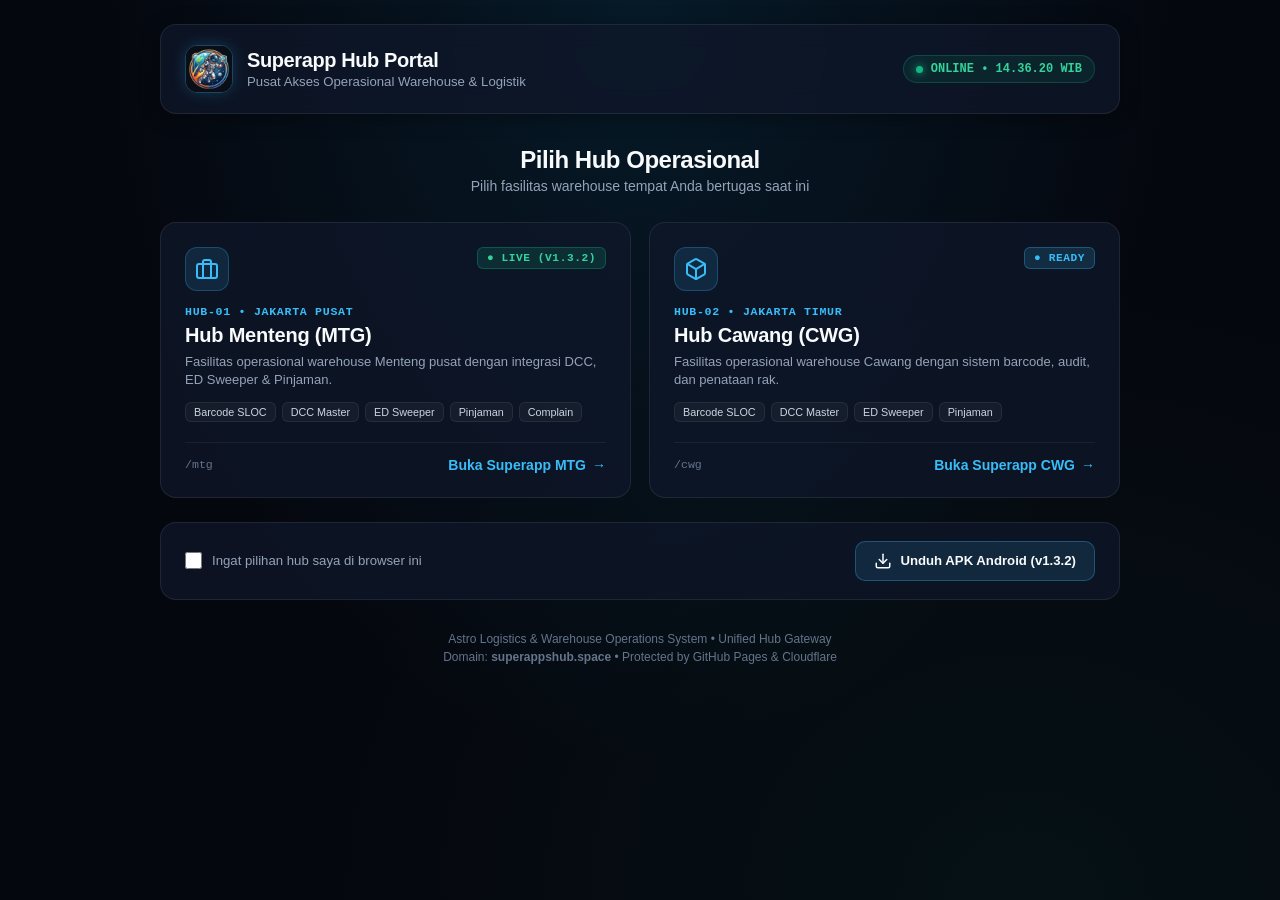
==== commit f1329ad4: "chore: remove hub cnr from live portal and delete cnr static files" ====
--- a/index.html
+++ b/index.html
@@ -3,7 +3,7 @@
 <head>
   <meta charset="UTF-8">
   <meta name="viewport" content="width=device-width, initial-scale=1.0, maximum-scale=1.0, user-scalable=no, viewport-fit=cover">
-  <meta name="description" content="Superapp Hub Space — Portal Akses Terpusat Operasional Warehouse: Hub Menteng (MTG), Hub Cawang (CWG), dan Hub Cinere (CNR).">
+  <meta name="description" content="Superapp Hub Space — Portal Akses Terpusat Operasional Warehouse: Hub Menteng (MTG) dan Hub Cawang (CWG).">
   <meta name="theme-color" content="#05070e">
   <meta name="robots" content="noindex, nofollow">
   <title>Superapp Hub Portal — Astro Operations</title>
@@ -525,39 +525,6 @@
         </div>
       </a>
 
-      <!-- 3. HUB CINERE (CNR) -->
-      <a href="./cnr/" class="hub-card" onclick="savePreferredHub('cnr')">
-        <div>
-          <div class="hub-card-header">
-            <div class="hub-icon-box">
-              <svg width="24" height="24" viewBox="0 0 24 24" fill="none" stroke="currentColor" stroke-width="2" stroke-linecap="round" stroke-linejoin="round">
-                <path d="M3 9l9-7 9 7v11a2 2 0 0 1-2 2H5a2 2 0 0 1-2-2z"></path>
-                <polyline points="9 22 9 12 15 12 15 22"></polyline>
-              </svg>
-            </div>
-            <span class="hub-badge ready">● Ready</span>
-          </div>
-
-          <div class="hub-content" style="margin-top: 14px;">
-            <span class="hub-code">HUB-03 • DEPOK / SELATAN</span>
-            <h3 class="hub-title">Hub Cinere (CNR)</h3>
-            <p class="hub-desc">Fasilitas operasional warehouse Cinere dengan pelacakan expiry date dan manajemen stok.</p>
-
-            <div class="hub-modules">
-              <span class="module-pill">Barcode SLOC</span>
-              <span class="module-pill">DCC Master</span>
-              <span class="module-pill">ED Sweeper</span>
-              <span class="module-pill">Pinjaman</span>
-            </div>
-          </div>
-        </div>
-
-        <div class="hub-action">
-          <span class="path-hint">/cnr</span>
-          <span class="btn-enter">Buka Superapp CNR <span>→</span></span>
-        </div>
-      </a>
-
     </div>
 
     <!-- ══ Bottom Preference & APK Section ══ -->
@@ -630,13 +597,12 @@
       const savedHub = localStorage.getItem('astro_preferred_hub');
       const prefCheck = document.getElementById('prefRememberHub');
 
-      if (savedHub && ['mtg', 'cwg', 'cnr'].includes(savedHub)) {
+      if (savedHub && ['mtg', 'cwg'].includes(savedHub)) {
         if (prefCheck) prefCheck.checked = true;
 
         const hubNames = {
           'mtg': 'Hub Menteng (MTG)',
-          'cwg': 'Hub Cawang (CWG)',
-          'cnr': 'Hub Cinere (CNR)'
+          'cwg': 'Hub Cawang (CWG)'
         };
 
         const banner = document.getElementById('redirectBanner');
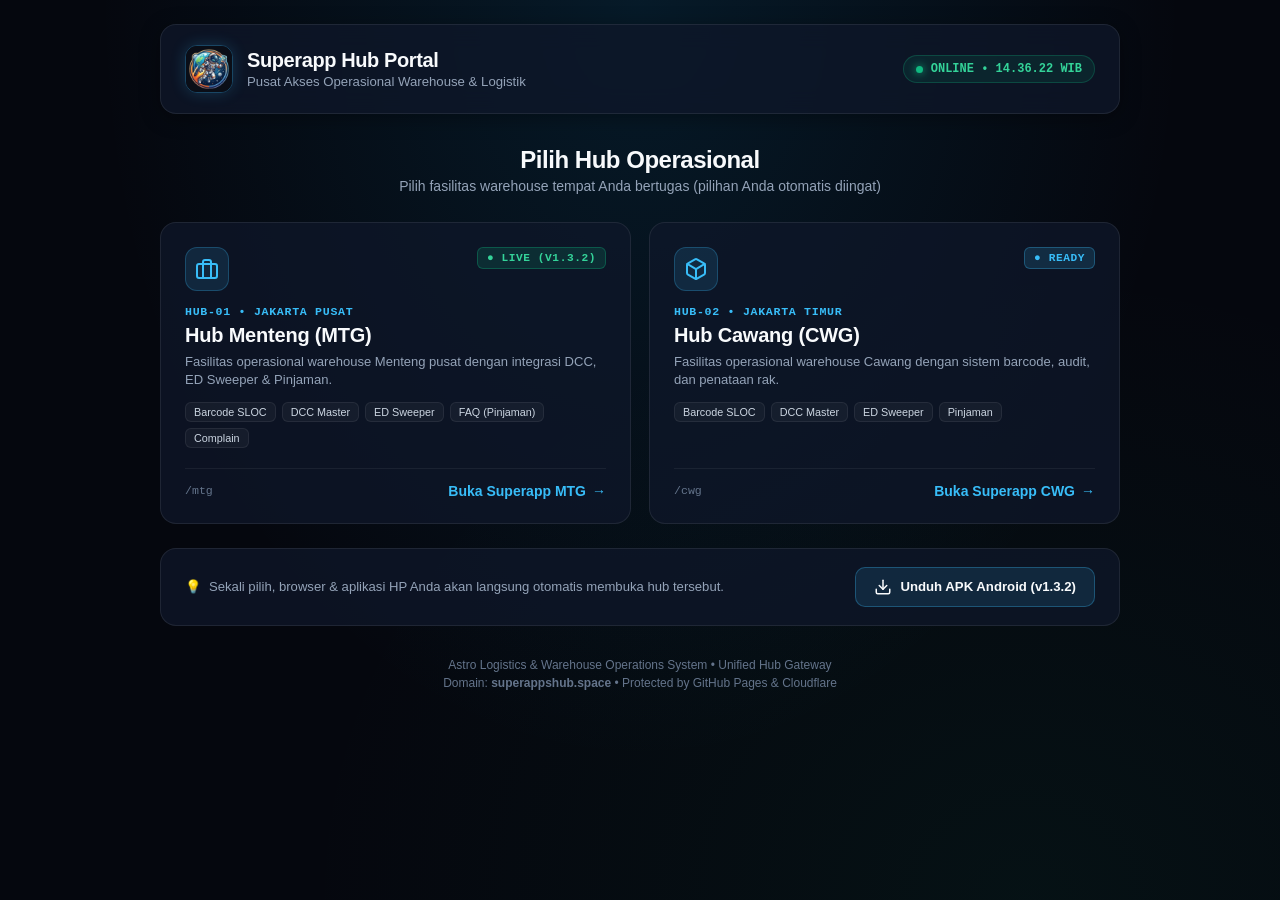
==== commit 9832104b: "feat: instant direct hub launch with auto-memory and switch portal" ====
--- a/index.html
+++ b/index.html
@@ -11,6 +11,23 @@
   <!-- Favicon -->
   <link rel="icon" href="app-logo.jpg" type="image/jpeg">
   <link rel="apple-touch-icon" href="icon-192.png">
+
+  <!-- 🚀 Instant Launch Engine: Otomatis langsung buka Hub khusus tanpa jeda -->
+  <script>
+    (function () {
+      var search = window.location.search || '';
+      var urlParams = new URLSearchParams(search);
+      var isSwitchMode = urlParams.get('switch') === 'true' || urlParams.get('choose') === 'true' || urlParams.get('portal') === 'true';
+      if (!isSwitchMode) {
+        try {
+          var savedHub = localStorage.getItem('astro_preferred_hub');
+          if (savedHub === 'mtg' || savedHub === 'cwg') {
+            window.location.replace('./' + savedHub + '/');
+          }
+        } catch (e) {}
+      }
+    })();
+  </script>
 
   <style>
     :root {
@@ -440,25 +457,17 @@
       </div>
     </header>
 
-    <!-- ══ Auto-Redirect Banner (Jika ada saved Hub) ══ -->
-    <div id="redirectBanner" class="redirect-banner">
-      <div class="redirect-text">
-        Membuka otomatis <strong id="redirectTargetName">Hub Menteng</strong> dalam <span id="countdownSec">2</span> detik...
-      </div>
-      <button type="button" class="btn-cancel-redirect" onclick="cancelAutoRedirect()">Batalkan</button>
-    </div>
-
     <!-- ══ Section Headline ══ -->
     <div class="section-headline">
       <h2>Pilih Hub Operasional</h2>
-      <p>Pilih fasilitas warehouse tempat Anda bertugas saat ini</p>
+      <p>Pilih fasilitas warehouse tempat Anda bertugas (pilihan Anda otomatis diingat)</p>
     </div>
 
     <!-- ══ Hub Selection Cards ══ -->
     <div class="hub-grid">
 
       <!-- 1. HUB MENTENG (MTG) -->
-      <a href="./mtg/" class="hub-card" onclick="savePreferredHub('mtg')">
+      <a href="./mtg/" class="hub-card" id="cardHubMtg" onclick="selectAndLaunchHub('mtg'); return false;">
         <div>
           <div class="hub-card-header">
             <div class="hub-icon-box">
@@ -467,7 +476,7 @@
                 <path d="M16 21V5a2 2 0 0 0-2-2h-4a2 2 0 0 0-2 2v16"></path>
               </svg>
             </div>
-            <span class="hub-badge active">● Live (v1.3.2)</span>
+            <span class="hub-badge active" id="badgeMtg">● Live (v1.3.2)</span>
           </div>
 
           <div class="hub-content" style="margin-top: 14px;">
@@ -479,7 +488,7 @@
               <span class="module-pill">Barcode SLOC</span>
               <span class="module-pill">DCC Master</span>
               <span class="module-pill">ED Sweeper</span>
-              <span class="module-pill">Pinjaman</span>
+              <span class="module-pill">FAQ (Pinjaman)</span>
               <span class="module-pill">Complain</span>
             </div>
           </div>
@@ -492,7 +501,7 @@
       </a>
 
       <!-- 2. HUB CAWANG (CWG) -->
-      <a href="./cwg/" class="hub-card" onclick="savePreferredHub('cwg')">
+      <a href="./cwg/" class="hub-card" id="cardHubCwg" onclick="selectAndLaunchHub('cwg'); return false;">
         <div>
           <div class="hub-card-header">
             <div class="hub-icon-box">
@@ -502,7 +511,7 @@
                 <line x1="12" y1="22.08" x2="12" y2="12"></line>
               </svg>
             </div>
-            <span class="hub-badge ready">● Ready</span>
+            <span class="hub-badge ready" id="badgeCwg">● Ready</span>
           </div>
 
           <div class="hub-content" style="margin-top: 14px;">
@@ -527,12 +536,12 @@
 
     </div>
 
-    <!-- ══ Bottom Preference & APK Section ══ -->
+    <!-- ══ Bottom Info & APK Section ══ -->
     <div class="portal-bottom">
-      <label class="pref-checkbox-wrap">
-        <input type="checkbox" id="prefRememberHub" onchange="toggleRememberHub(this.checked)">
-        <span class="pref-label">Ingat pilihan hub saya di browser ini</span>
-      </label>
+      <div style="font-size: 0.82rem; color: #94a3b8; display: flex; align-items: center; gap: 8px;">
+        <span>💡</span>
+        <span>Sekali pilih, browser & aplikasi HP Anda akan langsung otomatis membuka hub tersebut.</span>
+      </div>
 
       <a href="https://github.com/tw1nss/superapp-release/raw/main/app-debug.apk" class="apk-cta" title="Unduh APK Android Resmi">
         <svg width="18" height="18" viewBox="0 0 24 24" fill="none" stroke="currentColor" stroke-width="2" stroke-linecap="round" stroke-linejoin="round">
@@ -564,65 +573,26 @@
     setInterval(updateClock, 1000);
     updateClock();
 
-    // Auto-redirect logic
-    let redirectTimer = null;
-    let countdownSec = 2;
-
-    function savePreferredHub(hubKey) {
-      const remember = document.getElementById('prefRememberHub').checked;
-      if (remember) {
+    // Select Hub & Instant Launch
+    function selectAndLaunchHub(hubKey) {
+      try {
         localStorage.setItem('astro_preferred_hub', hubKey);
-      }
-    }
-
-    function toggleRememberHub(checked) {
-      if (!checked) {
-        localStorage.removeItem('astro_preferred_hub');
-      }
-    }
-
-    function cancelAutoRedirect() {
-      if (redirectTimer) {
-        clearInterval(redirectTimer);
-        redirectTimer = null;
-      }
-      const banner = document.getElementById('redirectBanner');
-      if (banner) banner.style.display = 'none';
-      localStorage.removeItem('astro_preferred_hub');
-      document.getElementById('prefRememberHub').checked = false;
-    }
-
-    // Init state on load
+      } catch (e) {}
+      window.location.href = './' + hubKey + '/';
+    }
+
+    // Highlight current preferred hub if in switch mode
     window.addEventListener('DOMContentLoaded', () => {
-      const savedHub = localStorage.getItem('astro_preferred_hub');
-      const prefCheck = document.getElementById('prefRememberHub');
-
-      if (savedHub && ['mtg', 'cwg'].includes(savedHub)) {
-        if (prefCheck) prefCheck.checked = true;
-
-        const hubNames = {
-          'mtg': 'Hub Menteng (MTG)',
-          'cwg': 'Hub Cawang (CWG)'
-        };
-
-        const banner = document.getElementById('redirectBanner');
-        const targetEl = document.getElementById('redirectTargetName');
-        const countEl = document.getElementById('countdownSec');
-
-        if (banner && targetEl && countEl) {
-          targetEl.textContent = hubNames[savedHub] || savedHub.toUpperCase();
-          banner.style.display = 'flex';
-
-          redirectTimer = setInterval(() => {
-            countdownSec--;
-            countEl.textContent = countdownSec;
-            if (countdownSec <= 0) {
-              clearInterval(redirectTimer);
-              window.location.href = `./${savedHub}/`;
-            }
-          }, 1000);
+      try {
+        const saved = localStorage.getItem('astro_preferred_hub');
+        if (saved === 'mtg') {
+          const badge = document.getElementById('badgeMtg');
+          if (badge) badge.textContent = '★ Hub Pilihan Aktif';
+        } else if (saved === 'cwg') {
+          const badge = document.getElementById('badgeCwg');
+          if (badge) badge.textContent = '★ Hub Pilihan Aktif';
         }
-      }
+      } catch (e) {}
     });
   </script>
 </body>
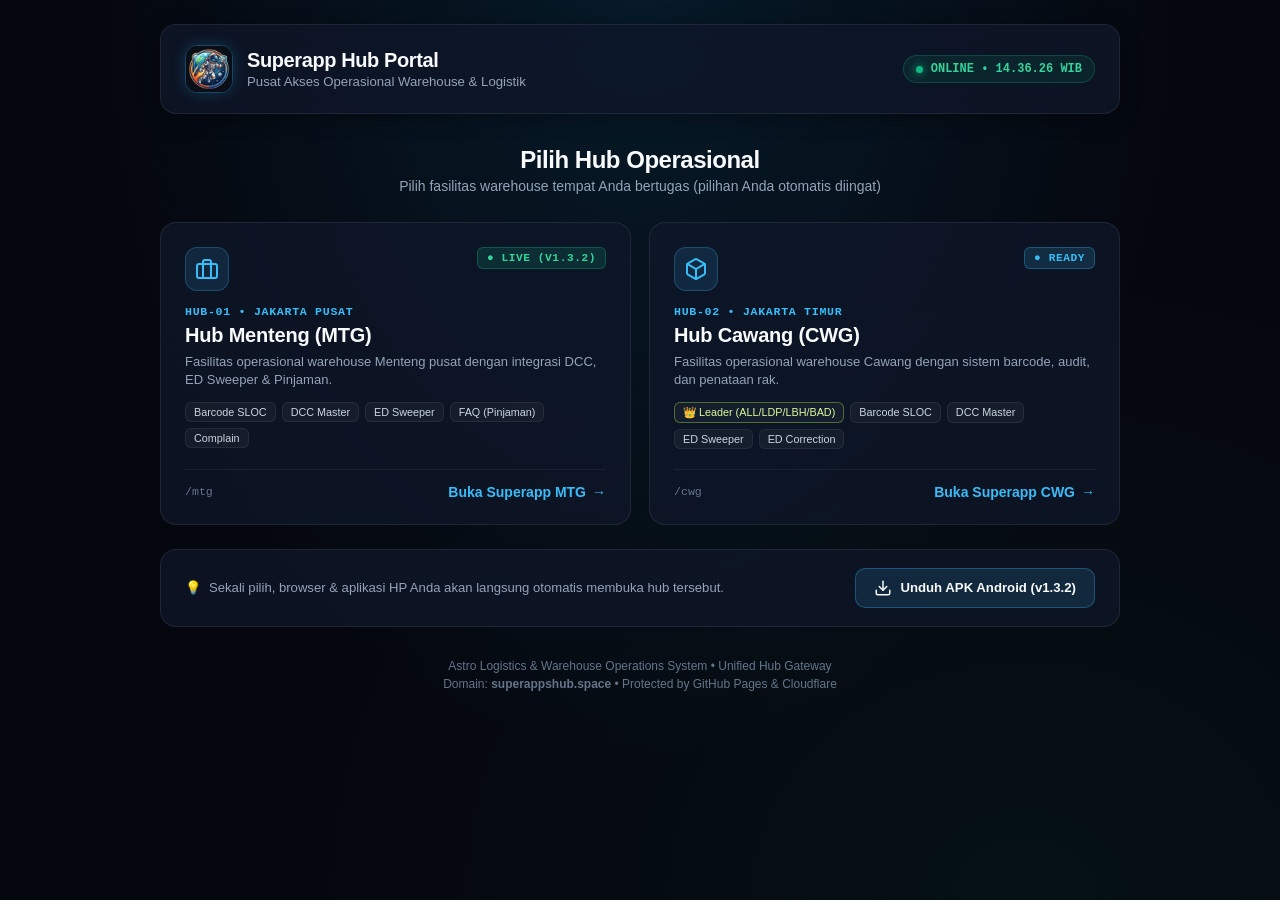
==== commit 158ac3fc: "feat(cwg): add live CWG Leader Command Center dashboard (ALL, LDP, LBH, BADSTOCK)" ====
--- a/index.html
+++ b/index.html
@@ -520,10 +520,11 @@
             <p class="hub-desc">Fasilitas operasional warehouse Cawang dengan sistem barcode, audit, dan penataan rak.</p>
 
             <div class="hub-modules">
+              <span class="module-pill" style="border-color: rgba(163, 230, 53, 0.4); color: #d9f99d;">👑 Leader (ALL/LDP/LBH/BAD)</span>
               <span class="module-pill">Barcode SLOC</span>
               <span class="module-pill">DCC Master</span>
               <span class="module-pill">ED Sweeper</span>
-              <span class="module-pill">Pinjaman</span>
+              <span class="module-pill">ED Correction</span>
             </div>
           </div>
         </div>
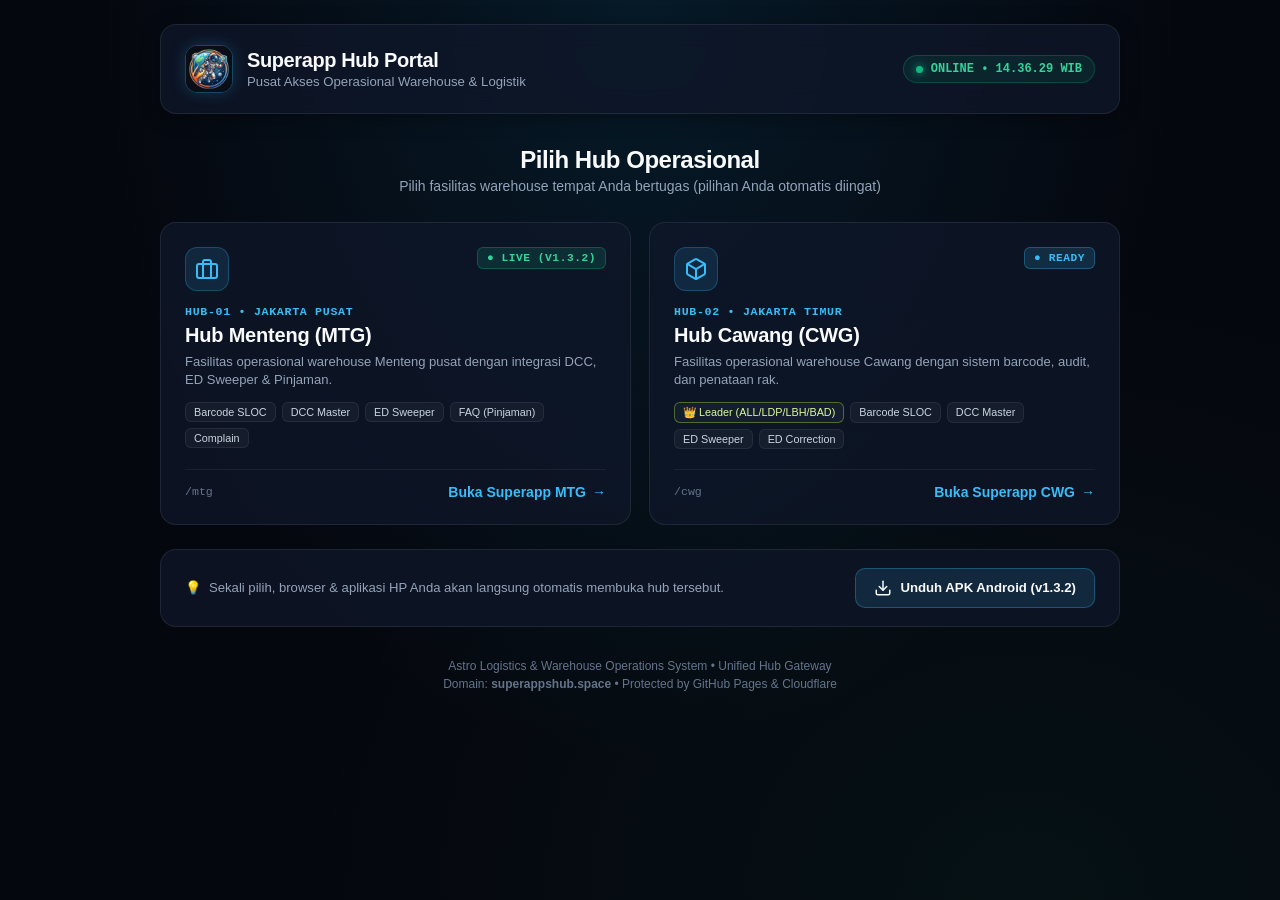
==== commit 59f4c105: "feat(cwg): add direct URL routing to open barcode menu via query/hash param" ====
--- a/index.html
+++ b/index.html
@@ -22,7 +22,7 @@
         try {
           var savedHub = localStorage.getItem('astro_preferred_hub');
           if (savedHub === 'mtg' || savedHub === 'cwg') {
-            window.location.replace('./' + savedHub + '/');
+            window.location.replace('./' + savedHub + '/' + search + window.location.hash);
           }
         } catch (e) {}
       }
@@ -579,7 +579,7 @@
       try {
         localStorage.setItem('astro_preferred_hub', hubKey);
       } catch (e) {}
-      window.location.href = './' + hubKey + '/';
+      window.location.href = './' + hubKey + '/' + (window.location.search || '') + (window.location.hash || '');
     }
 
     // Highlight current preferred hub if in switch mode
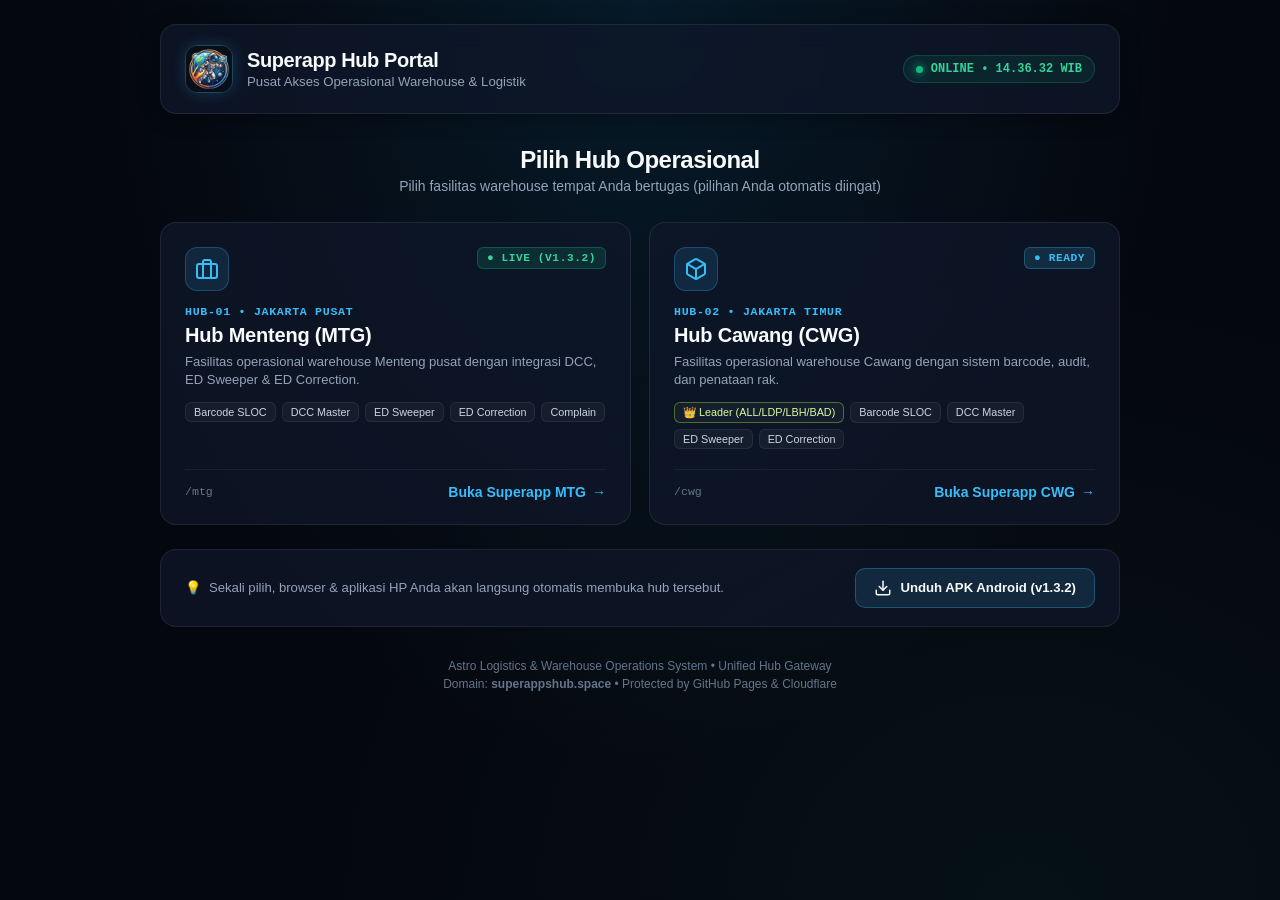
==== commit 70b03c85: "release: v1.3.2 (build 28) - sync live web assets and APK" ====
--- a/index.html
+++ b/index.html
@@ -482,13 +482,13 @@
           <div class="hub-content" style="margin-top: 14px;">
             <span class="hub-code">HUB-01 • JAKARTA PUSAT</span>
             <h3 class="hub-title">Hub Menteng (MTG)</h3>
-            <p class="hub-desc">Fasilitas operasional warehouse Menteng pusat dengan integrasi DCC, ED Sweeper & Pinjaman.</p>
+            <p class="hub-desc">Fasilitas operasional warehouse Menteng pusat dengan integrasi DCC, ED Sweeper & ED Correction.</p>
 
             <div class="hub-modules">
               <span class="module-pill">Barcode SLOC</span>
               <span class="module-pill">DCC Master</span>
               <span class="module-pill">ED Sweeper</span>
-              <span class="module-pill">FAQ (Pinjaman)</span>
+              <span class="module-pill">ED Correction</span>
               <span class="module-pill">Complain</span>
             </div>
           </div>
